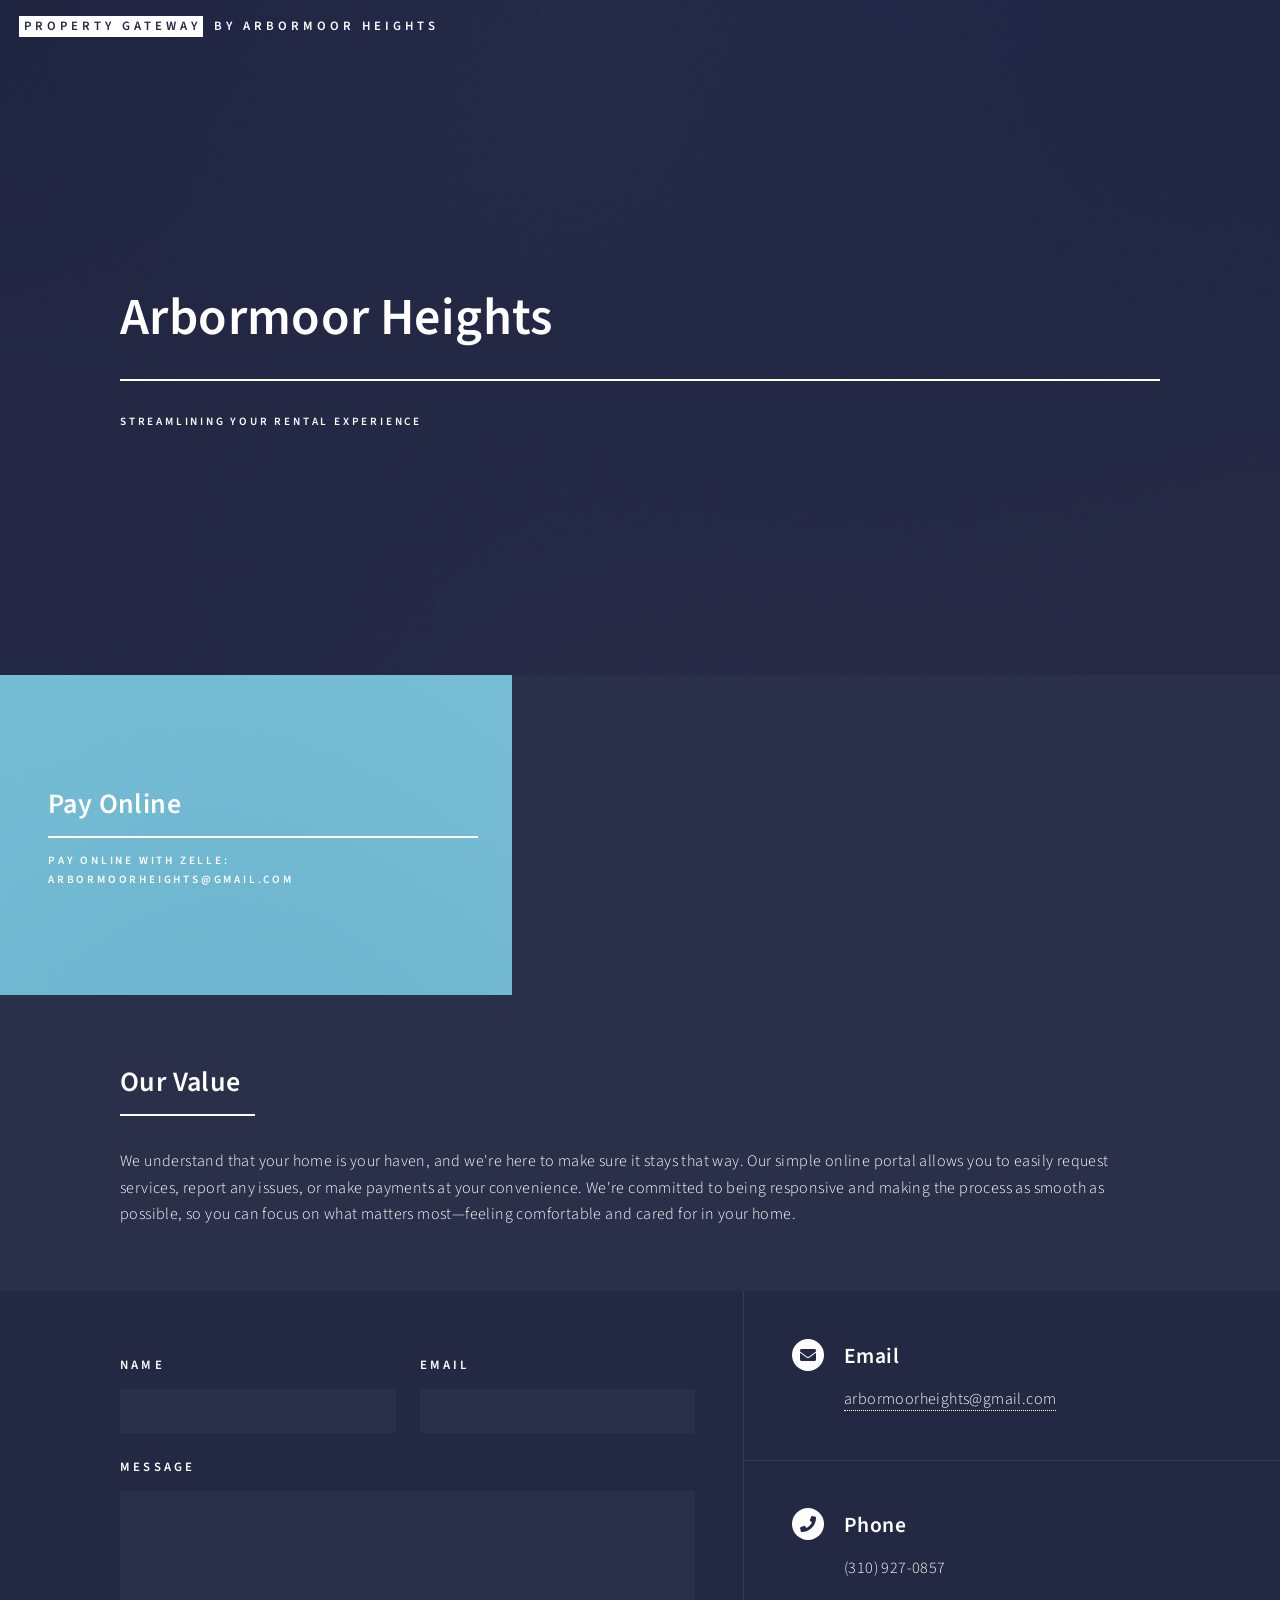
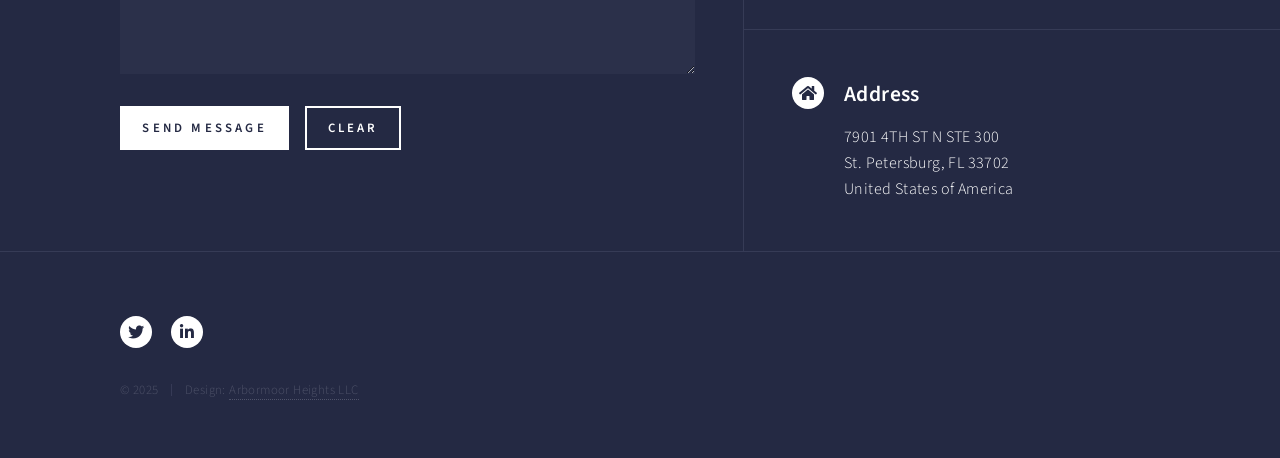
==== index.html @ 028f0895 "Add files via upload" ====
<!DOCTYPE HTML>

<html>
	<head>
		<title>Arbormoor Heights Property Management Website</title>
		<meta charset="utf-8" />
		<meta name="viewport" content="width=device-width, initial-scale=1, user-scalable=no" />
		<link rel="stylesheet" href="assets/css/main.css" />
		<noscript><link rel="stylesheet" href="assets/css/noscript.css" /></noscript>
	</head>
	<body class="is-preload">

		<!-- Wrapper -->
			<div id="wrapper">

				<!-- Header -->
					<header id="header" class="alt">
						<a href="index.html" class="logo"><strong>Property Gateway</strong> <span>by Arbormoor Heights</span></a>
					</header>


				<!-- Banner -->
					<section id="banner" class="major">
						<div class="inner">
							<header class="major">
								<h1>Arbormoor Heights</h1>
							</header>
							<div class="content">
								<p>Streamlining your rental experience<br />
								</p>
							</div>
						</div>
					</section>

				<!-- Main -->
					<div id="main">

						<!-- One -->
							<section id="one" class="tiles">
								<article>
									<span class="image">
										<img src="images/pic01.jpg" alt="" />
									</span>
									<header class="major">
										<h3>Pay Online</h3>
										<p>Pay online with Zelle: arbormoorheights@gmail.com</p>
									</header>
								</article>
							</section>

						<!-- Two -->
							<section id="two">
								<div class="inner">
									<header class="major">
										<h2>Our Value</h2>
									</header>
									<p>We understand that your home is your haven, and we're here to make sure it stays that way. Our simple online portal allows you to easily request services, report any issues, or make payments at your convenience. We're committed to being responsive and making the process as smooth as possible, so you can focus on what matters most—feeling comfortable and cared for in your home.</p>

								</div>
							</section>

					</div>

				<!-- Contact -->
					<section id="contact">
						<div class="inner">
							<section>
								<form method="post" action="#">
									<div class="fields">
										<div class="field half">
											<label for="name">Name</label>
											<input type="text" name="name" id="name" />
										</div>
										<div class="field half">
											<label for="email">Email</label>
											<input type="text" name="email" id="email" />
										</div>
										<div class="field">
											<label for="message">Message</label>
											<textarea name="message" id="message" rows="6"></textarea>
										</div>
									</div>
									<ul class="actions">
										<li><input type="submit" value="Send Message" class="primary" /></li>
										<li><input type="reset" value="Clear" /></li>
									</ul>
								</form>
							</section>
							<section class="split">
								<section>
									<div class="contact-method">
										<span class="icon solid alt fa-envelope"></span>
										<h3>Email</h3>
										<a href="#">arbormoorheights@gmail.com</a>
									</div>
								</section>
								<section>
									<div class="contact-method">
										<span class="icon solid alt fa-phone"></span>
										<h3>Phone</h3>
										<span>(310) 927-0857</span>
									</div>
								</section>
								<section>
									<div class="contact-method">
										<span class="icon solid alt fa-home"></span>
										<h3>Address</h3>
										<span>7901 4TH ST N STE 300<br />
										St. Petersburg, FL 33702<br />
										United States of America</span>
									</div>
								</section>
							</section>
						</div>
					</section>

				<!-- Footer -->
					<footer id="footer">
						<div class="inner">
							<ul class="icons">
								<li><a href="#" class="icon brands alt fa-twitter"><span class="label">Twitter</span></a></li>
								<li><a href="#" class="icon brands alt fa-linkedin-in"><span class="label">LinkedIn</span></a></li>
							</ul>
							<ul class="copyright">
								<li>&copy; 2025</li><li>Design: <a href="https://arbormoorheights.github.io/home/">Arbormoor Heights LLC</a></li>
							</ul>
						</div>
					</footer>

			</div>

		<!-- Scripts -->
			<script src="assets/js/jquery.min.js"></script>
			<script src="assets/js/jquery.scrolly.min.js"></script>
			<script src="assets/js/jquery.scrollex.min.js"></script>
			<script src="assets/js/browser.min.js"></script>
			<script src="assets/js/breakpoints.min.js"></script>
			<script src="assets/js/util.js"></script>
			<script src="assets/js/main.js"></script>

	</body>
</html>
---- assets/css/main.css ----
@import url(fontawesome-all.min.css);
@import url("https://fonts.googleapis.com/css?family=Source+Sans+Pro:300,300italic,600,600italic");

/*
	Forty by HTML5 UP
	html5up.net | @ajlkn
	Free for personal and commercial use under the CCA 3.0 license (html5up.net/license)
*/

html, body, div, span, applet, object,
iframe, h1, h2, h3, h4, h5, h6, p, blockquote,
pre, a, abbr, acronym, address, big, cite,
code, del, dfn, em, img, ins, kbd, q, s, samp,
small, strike, strong, sub, sup, tt, var, b,
u, i, center, dl, dt, dd, ol, ul, li, fieldset,
form, label, legend, table, caption, tbody,
tfoot, thead, tr, th, td, article, aside,
canvas, details, embed, figure, figcaption,
footer, header, hgroup, menu, nav, output, ruby,
section, summary, time, mark, audio, video {
	margin: 0;
	padding: 0;
	border: 0;
	font-size: 100%;
	font: inherit;
	vertical-align: baseline;}

article, aside, details, figcaption, figure,
footer, header, hgroup, menu, nav, section {
	display: block;}

body {
	line-height: 1;
}

ol, ul {
	list-style: none;
}

blockquote, q {
	quotes: none;
}

	blockquote:before, blockquote:after, q:before, q:after {
		content: '';
		content: none;
	}

table {
	border-collapse: collapse;
	border-spacing: 0;
}

body {
	-webkit-text-size-adjust: none;
}

mark {
	background-color: transparent;
	color: inherit;
}

input::-moz-focus-inner {
	border: 0;
	padding: 0;
}

input, select, textarea {
	-moz-appearance: none;
	-webkit-appearance: none;
	-ms-appearance: none;
	appearance: none;
}

/* Basic */

	@-ms-viewport {
		width: device-width;
	}

	body {
		-ms-overflow-style: scrollbar;
	}

	@media screen and (max-width: 480px) {

		html, body {
			min-width: 320px;
		}

	}

	html {
		box-sizing: border-box;
	}

	*, *:before, *:after {
		box-sizing: inherit;
	}

	body {
		background: #242943;
	}

		body.is-preload *, body.is-preload *:before, body.is-preload *:after {
			-moz-animation: none !important;
			-webkit-animation: none !important;
			-ms-animation: none !important;
			animation: none !important;
			-moz-transition: none !important;
			-webkit-transition: none !important;
			-ms-transition: none !important;
			transition: none !important;
		}

/* Type */

	body, input, select, textarea {
		color: #ffffff;
		font-family: "Source Sans Pro", Helvetica, sans-serif;
		font-size: 17pt;
		font-weight: 300;
		letter-spacing: 0.025em;
		line-height: 1.65;
	}

		@media screen and (max-width: 1680px) {

			body, input, select, textarea {
				font-size: 14pt;
			}

		}

		@media screen and (max-width: 1280px) {

			body, input, select, textarea {
				font-size: 12pt;
			}

		}

		@media screen and (max-width: 360px) {

			body, input, select, textarea {
				font-size: 11pt;
			}

		}

	a {
		-moz-transition: color 0.2s ease-in-out, border-bottom-color 0.2s ease-in-out;
		-webkit-transition: color 0.2s ease-in-out, border-bottom-color 0.2s ease-in-out;
		-ms-transition: color 0.2s ease-in-out, border-bottom-color 0.2s ease-in-out;
		transition: color 0.2s ease-in-out, border-bottom-color 0.2s ease-in-out;
		border-bottom: dotted 1px;
		color: inherit;
		text-decoration: none;
	}

		a:hover {
			border-bottom-color: transparent;
			color: #9bf1ff !important;
		}

		a:active {
			color: #53e3fb !important;
		}

	strong, b {
		color: #ffffff;
		font-weight: 600;
	}

	em, i {
		font-style: italic;
	}

	p {
		margin: 0 0 2em 0;
	}

	h1, h2, h3, h4, h5, h6 {
		color: #ffffff;
		font-weight: 600;
		line-height: 1.65;
		margin: 0 0 1em 0;
	}

		h1 a, h2 a, h3 a, h4 a, h5 a, h6 a {
			color: inherit;
			border-bottom: 0;
		}

	h1 {
		font-size: 2.5em;
	}

	h2 {
		font-size: 1.75em;
	}

	h3 {
		font-size: 1.35em;
	}

	h4 {
		font-size: 1.1em;
	}

	h5 {
		font-size: 0.9em;
	}

	h6 {
		font-size: 0.7em;
	}

	@media screen and (max-width: 736px) {

		h1 {
			font-size: 2em;
		}

		h2 {
			font-size: 1.5em;
		}

		h3 {
			font-size: 1.25em;
		}

	}

	sub {
		font-size: 0.8em;
		position: relative;
		top: 0.5em;
	}

	sup {
		font-size: 0.8em;
		position: relative;
		top: -0.5em;
	}

	blockquote {
		border-left: solid 4px rgba(212, 212, 255, 0.1);
		font-style: italic;
		margin: 0 0 2em 0;
		padding: 0.5em 0 0.5em 2em;
	}

	code {
		background: rgba(212, 212, 255, 0.035);
		font-family: "Courier New", monospace;
		font-size: 0.9em;
		margin: 0 0.25em;
		padding: 0.25em 0.65em;
	}

	pre {
		-webkit-overflow-scrolling: touch;
		font-family: "Courier New", monospace;
		font-size: 0.9em;
		margin: 0 0 2em 0;
	}

		pre code {
			display: block;
			line-height: 1.75;
			padding: 1em 1.5em;
			overflow-x: auto;
		}

	hr {
		border: 0;
		border-bottom: solid 1px rgba(212, 212, 255, 0.1);
		margin: 2em 0;
	}

		hr.major {
			margin: 3em 0;
		}

	.align-left {
		text-align: left;
	}

	.align-center {
		text-align: center;
	}

	.align-right {
		text-align: right;
	}

/* Row */

	.row {
		display: flex;
		flex-wrap: wrap;
		box-sizing: border-box;
		align-items: stretch;
	}

		.row > * {
			box-sizing: border-box;
		}

		.row.gtr-uniform > * > :last-child {
			margin-bottom: 0;
		}

		.row.aln-left {
			justify-content: flex-start;
		}

		.row.aln-center {
			justify-content: center;
		}

		.row.aln-right {
			justify-content: flex-end;
		}

		.row.aln-top {
			align-items: flex-start;
		}

		.row.aln-middle {
			align-items: center;
		}

		.row.aln-bottom {
			align-items: flex-end;
		}

		.row > .imp {
			order: -1;
		}

		.row > .col-1 {
			width: 8.33333%;
		}

		.row > .off-1 {
			margin-left: 8.33333%;
		}

		.row > .col-2 {
			width: 16.66667%;
		}

		.row > .off-2 {
			margin-left: 16.66667%;
		}

		.row > .col-3 {
			width: 25%;
		}

		.row > .off-3 {
			margin-left: 25%;
		}

		.row > .col-4 {
			width: 33.33333%;
		}

		.row > .off-4 {
			margin-left: 33.33333%;
		}

		.row > .col-5 {
			width: 41.66667%;
		}

		.row > .off-5 {
			margin-left: 41.66667%;
		}

		.row > .col-6 {
			width: 50%;
		}

		.row > .off-6 {
			margin-left: 50%;
		}

		.row > .col-7 {
			width: 58.33333%;
		}

		.row > .off-7 {
			margin-left: 58.33333%;
		}

		.row > .col-8 {
			width: 66.66667%;
		}

		.row > .off-8 {
			margin-left: 66.66667%;
		}

		.row > .col-9 {
			width: 75%;
		}

		.row > .off-9 {
			margin-left: 75%;
		}

		.row > .col-10 {
			width: 83.33333%;
		}

		.row > .off-10 {
			margin-left: 83.33333%;
		}

		.row > .col-11 {
			width: 91.66667%;
		}

		.row > .off-11 {
			margin-left: 91.66667%;
		}

		.row > .col-12 {
			width: 100%;
		}

		.row > .off-12 {
			margin-left: 100%;
		}

		.row.gtr-0 {
			margin-top: 0;
			margin-left: 0em;
		}

			.row.gtr-0 > * {
				padding: 0 0 0 0em;
			}

			.row.gtr-0.gtr-uniform {
				margin-top: 0em;
			}

				.row.gtr-0.gtr-uniform > * {
					padding-top: 0em;
				}

		.row.gtr-25 {
			margin-top: 0;
			margin-left: -0.5em;
		}

			.row.gtr-25 > * {
				padding: 0 0 0 0.5em;
			}

			.row.gtr-25.gtr-uniform {
				margin-top: -0.5em;
			}

				.row.gtr-25.gtr-uniform > * {
					padding-top: 0.5em;
				}

		.row.gtr-50 {
			margin-top: 0;
			margin-left: -1em;
		}

			.row.gtr-50 > * {
				padding: 0 0 0 1em;
			}

			.row.gtr-50.gtr-uniform {
				margin-top: -1em;
			}

				.row.gtr-50.gtr-uniform > * {
					padding-top: 1em;
				}

		.row {
			margin-top: 0;
			margin-left: -2em;
		}

			.row > * {
				padding: 0 0 0 2em;
			}

			.row.gtr-uniform {
				margin-top: -2em;
			}

				.row.gtr-uniform > * {
					padding-top: 2em;
				}

		.row.gtr-150 {
			margin-top: 0;
			margin-left: -3em;
		}

			.row.gtr-150 > * {
				padding: 0 0 0 3em;
			}

			.row.gtr-150.gtr-uniform {
				margin-top: -3em;
			}

				.row.gtr-150.gtr-uniform > * {
					padding-top: 3em;
				}

		.row.gtr-200 {
			margin-top: 0;
			margin-left: -4em;
		}

			.row.gtr-200 > * {
				padding: 0 0 0 4em;
			}

			.row.gtr-200.gtr-uniform {
				margin-top: -4em;
			}

				.row.gtr-200.gtr-uniform > * {
					padding-top: 4em;
				}

		@media screen and (max-width: 1680px) {

			.row {
				display: flex;
				flex-wrap: wrap;
				box-sizing: border-box;
				align-items: stretch;
			}

				.row > * {
					box-sizing: border-box;
				}

				.row.gtr-uniform > * > :last-child {
					margin-bottom: 0;
				}

				.row.aln-left {
					justify-content: flex-start;
				}

				.row.aln-center {
					justify-content: center;
				}

				.row.aln-right {
					justify-content: flex-end;
				}

				.row.aln-top {
					align-items: flex-start;
				}

				.row.aln-middle {
					align-items: center;
				}

				.row.aln-bottom {
					align-items: flex-end;
				}

				.row > .imp-xlarge {
					order: -1;
				}

				.row > .col-1-xlarge {
					width: 8.33333%;
				}

				.row > .off-1-xlarge {
					margin-left: 8.33333%;
				}

				.row > .col-2-xlarge {
					width: 16.66667%;
				}

				.row > .off-2-xlarge {
					margin-left: 16.66667%;
				}

				.row > .col-3-xlarge {
					width: 25%;
				}

				.row > .off-3-xlarge {
					margin-left: 25%;
				}

				.row > .col-4-xlarge {
					width: 33.33333%;
				}

				.row > .off-4-xlarge {
					margin-left: 33.33333%;
				}

				.row > .col-5-xlarge {
					width: 41.66667%;
				}

				.row > .off-5-xlarge {
					margin-left: 41.66667%;
				}

				.row > .col-6-xlarge {
					width: 50%;
				}

				.row > .off-6-xlarge {
					margin-left: 50%;
				}

				.row > .col-7-xlarge {
					width: 58.33333%;
				}

				.row > .off-7-xlarge {
					margin-left: 58.33333%;
				}

				.row > .col-8-xlarge {
					width: 66.66667%;
				}

				.row > .off-8-xlarge {
					margin-left: 66.66667%;
				}

				.row > .col-9-xlarge {
					width: 75%;
				}

				.row > .off-9-xlarge {
					margin-left: 75%;
				}

				.row > .col-10-xlarge {
					width: 83.33333%;
				}

				.row > .off-10-xlarge {
					margin-left: 83.33333%;
				}

				.row > .col-11-xlarge {
					width: 91.66667%;
				}

				.row > .off-11-xlarge {
					margin-left: 91.66667%;
				}

				.row > .col-12-xlarge {
					width: 100%;
				}

				.row > .off-12-xlarge {
					margin-left: 100%;
				}

				.row.gtr-0 {
					margin-top: 0;
					margin-left: 0em;
				}

					.row.gtr-0 > * {
						padding: 0 0 0 0em;
					}

					.row.gtr-0.gtr-uniform {
						margin-top: 0em;
					}

						.row.gtr-0.gtr-uniform > * {
							padding-top: 0em;
						}

				.row.gtr-25 {
					margin-top: 0;
					margin-left: -0.5em;
				}

					.row.gtr-25 > * {
						padding: 0 0 0 0.5em;
					}

					.row.gtr-25.gtr-uniform {
						margin-top: -0.5em;
					}

						.row.gtr-25.gtr-uniform > * {
							padding-top: 0.5em;
						}

				.row.gtr-50 {
					margin-top: 0;
					margin-left: -1em;
				}

					.row.gtr-50 > * {
						padding: 0 0 0 1em;
					}

					.row.gtr-50.gtr-uniform {
						margin-top: -1em;
					}

						.row.gtr-50.gtr-uniform > * {
							padding-top: 1em;
						}

				.row {
					margin-top: 0;
					margin-left: -2em;
				}

					.row > * {
						padding: 0 0 0 2em;
					}

					.row.gtr-uniform {
						margin-top: -2em;
					}

						.row.gtr-uniform > * {
							padding-top: 2em;
						}

				.row.gtr-150 {
					margin-top: 0;
					margin-left: -3em;
				}

					.row.gtr-150 > * {
						padding: 0 0 0 3em;
					}

					.row.gtr-150.gtr-uniform {
						margin-top: -3em;
					}

						.row.gtr-150.gtr-uniform > * {
							padding-top: 3em;
						}

				.row.gtr-200 {
					margin-top: 0;
					margin-left: -4em;
				}

					.row.gtr-200 > * {
						padding: 0 0 0 4em;
					}

					.row.gtr-200.gtr-uniform {
						margin-top: -4em;
					}

						.row.gtr-200.gtr-uniform > * {
							padding-top: 4em;
						}

		}

		@media screen and (max-width: 1280px) {

			.row {
				display: flex;
				flex-wrap: wrap;
				box-sizing: border-box;
				align-items: stretch;
			}

				.row > * {
					box-sizing: border-box;
				}

				.row.gtr-uniform > * > :last-child {
					margin-bottom: 0;
				}

				.row.aln-left {
					justify-content: flex-start;
				}

				.row.aln-center {
					justify-content: center;
				}

				.row.aln-right {
					justify-content: flex-end;
				}

				.row.aln-top {
					align-items: flex-start;
				}

				.row.aln-middle {
					align-items: center;
				}

				.row.aln-bottom {
					align-items: flex-end;
				}

				.row > .imp-large {
					order: -1;
				}

				.row > .col-1-large {
					width: 8.33333%;
				}

				.row > .off-1-large {
					margin-left: 8.33333%;
				}

				.row > .col-2-large {
					width: 16.66667%;
				}

				.row > .off-2-large {
					margin-left: 16.66667%;
				}

				.row > .col-3-large {
					width: 25%;
				}

				.row > .off-3-large {
					margin-left: 25%;
				}

				.row > .col-4-large {
					width: 33.33333%;
				}

				.row > .off-4-large {
					margin-left: 33.33333%;
				}

				.row > .col-5-large {
					width: 41.66667%;
				}

				.row > .off-5-large {
					margin-left: 41.66667%;
				}

				.row > .col-6-large {
					width: 50%;
				}

				.row > .off-6-large {
					margin-left: 50%;
				}

				.row > .col-7-large {
					width: 58.33333%;
				}

				.row > .off-7-large {
					margin-left: 58.33333%;
				}

				.row > .col-8-large {
					width: 66.66667%;
				}

				.row > .off-8-large {
					margin-left: 66.66667%;
				}

				.row > .col-9-large {
					width: 75%;
				}

				.row > .off-9-large {
					margin-left: 75%;
				}

				.row > .col-10-large {
					width: 83.33333%;
				}

				.row > .off-10-large {
					margin-left: 83.33333%;
				}

				.row > .col-11-large {
					width: 91.66667%;
				}

				.row > .off-11-large {
					margin-left: 91.66667%;
				}

				.row > .col-12-large {
					width: 100%;
				}

				.row > .off-12-large {
					margin-left: 100%;
				}

				.row.gtr-0 {
					margin-top: 0;
					margin-left: 0em;
				}

					.row.gtr-0 > * {
						padding: 0 0 0 0em;
					}

					.row.gtr-0.gtr-uniform {
						margin-top: 0em;
					}

						.row.gtr-0.gtr-uniform > * {
							padding-top: 0em;
						}

				.row.gtr-25 {
					margin-top: 0;
					margin-left: -0.375em;
				}

					.row.gtr-25 > * {
						padding: 0 0 0 0.375em;
					}

					.row.gtr-25.gtr-uniform {
						margin-top: -0.375em;
					}

						.row.gtr-25.gtr-uniform > * {
							padding-top: 0.375em;
						}

				.row.gtr-50 {
					margin-top: 0;
					margin-left: -0.75em;
				}

					.row.gtr-50 > * {
						padding: 0 0 0 0.75em;
					}

					.row.gtr-50.gtr-uniform {
						margin-top: -0.75em;
					}

						.row.gtr-50.gtr-uniform > * {
							padding-top: 0.75em;
						}

				.row {
					margin-top: 0;
					margin-left: -1.5em;
				}

					.row > * {
						padding: 0 0 0 1.5em;
					}

					.row.gtr-uniform {
						margin-top: -1.5em;
					}

						.row.gtr-uniform > * {
							padding-top: 1.5em;
						}

				.row.gtr-150 {
					margin-top: 0;
					margin-left: -2.25em;
				}

					.row.gtr-150 > * {
						padding: 0 0 0 2.25em;
					}

					.row.gtr-150.gtr-uniform {
						margin-top: -2.25em;
					}

						.row.gtr-150.gtr-uniform > * {
							padding-top: 2.25em;
						}

				.row.gtr-200 {
					margin-top: 0;
					margin-left: -3em;
				}

					.row.gtr-200 > * {
						padding: 0 0 0 3em;
					}

					.row.gtr-200.gtr-uniform {
						margin-top: -3em;
					}

						.row.gtr-200.gtr-uniform > * {
							padding-top: 3em;
						}

		}

		@media screen and (max-width: 980px) {

			.row {
				display: flex;
				flex-wrap: wrap;
				box-sizing: border-box;
				align-items: stretch;
			}

				.row > * {
					box-sizing: border-box;
				}

				.row.gtr-uniform > * > :last-child {
					margin-bottom: 0;
				}

				.row.aln-left {
					justify-content: flex-start;
				}

				.row.aln-center {
					justify-content: center;
				}

				.row.aln-right {
					justify-content: flex-end;
				}

				.row.aln-top {
					align-items: flex-start;
				}

				.row.aln-middle {
					align-items: center;
				}

				.row.aln-bottom {
					align-items: flex-end;
				}

				.row > .imp-medium {
					order: -1;
				}

				.row > .col-1-medium {
					width: 8.33333%;
				}

				.row > .off-1-medium {
					margin-left: 8.33333%;
				}

				.row > .col-2-medium {
					width: 16.66667%;
				}

				.row > .off-2-medium {
					margin-left: 16.66667%;
				}

				.row > .col-3-medium {
					width: 25%;
				}

				.row > .off-3-medium {
					margin-left: 25%;
				}

				.row > .col-4-medium {
					width: 33.33333%;
				}

				.row > .off-4-medium {
					margin-left: 33.33333%;
				}

				.row > .col-5-medium {
					width: 41.66667%;
				}

				.row > .off-5-medium {
					margin-left: 41.66667%;
				}

				.row > .col-6-medium {
					width: 50%;
				}

				.row > .off-6-medium {
					margin-left: 50%;
				}

				.row > .col-7-medium {
					width: 58.33333%;
				}

				.row > .off-7-medium {
					margin-left: 58.33333%;
				}

				.row > .col-8-medium {
					width: 66.66667%;
				}

				.row > .off-8-medium {
					margin-left: 66.66667%;
				}

				.row > .col-9-medium {
					width: 75%;
				}

				.row > .off-9-medium {
					margin-left: 75%;
				}

				.row > .col-10-medium {
					width: 83.33333%;
				}

				.row > .off-10-medium {
					margin-left: 83.33333%;
				}

				.row > .col-11-medium {
					width: 91.66667%;
				}

				.row > .off-11-medium {
					margin-left: 91.66667%;
				}

				.row > .col-12-medium {
					width: 100%;
				}

				.row > .off-12-medium {
					margin-left: 100%;
				}

				.row.gtr-0 {
					margin-top: 0;
					margin-left: 0em;
				}

					.row.gtr-0 > * {
						padding: 0 0 0 0em;
					}

					.row.gtr-0.gtr-uniform {
						margin-top: 0em;
					}

						.row.gtr-0.gtr-uniform > * {
							padding-top: 0em;
						}

				.row.gtr-25 {
					margin-top: 0;
					margin-left: -0.375em;
				}

					.row.gtr-25 > * {
						padding: 0 0 0 0.375em;
					}

					.row.gtr-25.gtr-uniform {
						margin-top: -0.375em;
					}

						.row.gtr-25.gtr-uniform > * {
							padding-top: 0.375em;
						}

				.row.gtr-50 {
					margin-top: 0;
					margin-left: -0.75em;
				}

					.row.gtr-50 > * {
						padding: 0 0 0 0.75em;
					}

					.row.gtr-50.gtr-uniform {
						margin-top: -0.75em;
					}

						.row.gtr-50.gtr-uniform > * {
							padding-top: 0.75em;
						}

				.row {
					margin-top: 0;
					margin-left: -1.5em;
				}

					.row > * {
						padding: 0 0 0 1.5em;
					}

					.row.gtr-uniform {
						margin-top: -1.5em;
					}

						.row.gtr-uniform > * {
							padding-top: 1.5em;
						}

				.row.gtr-150 {
					margin-top: 0;
					margin-left: -2.25em;
				}

					.row.gtr-150 > * {
						padding: 0 0 0 2.25em;
					}

					.row.gtr-150.gtr-uniform {
						margin-top: -2.25em;
					}

						.row.gtr-150.gtr-uniform > * {
							padding-top: 2.25em;
						}

				.row.gtr-200 {
					margin-top: 0;
					margin-left: -3em;
				}

					.row.gtr-200 > * {
						padding: 0 0 0 3em;
					}

					.row.gtr-200.gtr-uniform {
						margin-top: -3em;
					}

						.row.gtr-200.gtr-uniform > * {
							padding-top: 3em;
						}

		}

		@media screen and (max-width: 736px) {

			.row {
				display: flex;
				flex-wrap: wrap;
				box-sizing: border-box;
				align-items: stretch;
			}

				.row > * {
					box-sizing: border-box;
				}

				.row.gtr-uniform > * > :last-child {
					margin-bottom: 0;
				}

				.row.aln-left {
					justify-content: flex-start;
				}

				.row.aln-center {
					justify-content: center;
				}

				.row.aln-right {
					justify-content: flex-end;
				}

				.row.aln-top {
					align-items: flex-start;
				}

				.row.aln-middle {
					align-items: center;
				}

				.row.aln-bottom {
					align-items: flex-end;
				}

				.row > .imp-small {
					order: -1;
				}

				.row > .col-1-small {
					width: 8.33333%;
				}

				.row > .off-1-small {
					margin-left: 8.33333%;
				}

				.row > .col-2-small {
					width: 16.66667%;
				}

				.row > .off-2-small {
					margin-left: 16.66667%;
				}

				.row > .col-3-small {
					width: 25%;
				}

				.row > .off-3-small {
					margin-left: 25%;
				}

				.row > .col-4-small {
					width: 33.33333%;
				}

				.row > .off-4-small {
					margin-left: 33.33333%;
				}

				.row > .col-5-small {
					width: 41.66667%;
				}

				.row > .off-5-small {
					margin-left: 41.66667%;
				}

				.row > .col-6-small {
					width: 50%;
				}

				.row > .off-6-small {
					margin-left: 50%;
				}

				.row > .col-7-small {
					width: 58.33333%;
				}

				.row > .off-7-small {
					margin-left: 58.33333%;
				}

				.row > .col-8-small {
					width: 66.66667%;
				}

				.row > .off-8-small {
					margin-left: 66.66667%;
				}

				.row > .col-9-small {
					width: 75%;
				}

				.row > .off-9-small {
					margin-left: 75%;
				}

				.row > .col-10-small {
					width: 83.33333%;
				}

				.row > .off-10-small {
					margin-left: 83.33333%;
				}

				.row > .col-11-small {
					width: 91.66667%;
				}

				.row > .off-11-small {
					margin-left: 91.66667%;
				}

				.row > .col-12-small {
					width: 100%;
				}

				.row > .off-12-small {
					margin-left: 100%;
				}

				.row.gtr-0 {
					margin-top: 0;
					margin-left: 0em;
				}

					.row.gtr-0 > * {
						padding: 0 0 0 0em;
					}

					.row.gtr-0.gtr-uniform {
						margin-top: 0em;
					}

						.row.gtr-0.gtr-uniform > * {
							padding-top: 0em;
						}

				.row.gtr-25 {
					margin-top: 0;
					margin-left: -0.3125em;
				}

					.row.gtr-25 > * {
						padding: 0 0 0 0.3125em;
					}

					.row.gtr-25.gtr-uniform {
						margin-top: -0.3125em;
					}

						.row.gtr-25.gtr-uniform > * {
							padding-top: 0.3125em;
						}

				.row.gtr-50 {
					margin-top: 0;
					margin-left: -0.625em;
				}

					.row.gtr-50 > * {
						padding: 0 0 0 0.625em;
					}

					.row.gtr-50.gtr-uniform {
						margin-top: -0.625em;
					}

						.row.gtr-50.gtr-uniform > * {
							padding-top: 0.625em;
						}

				.row {
					margin-top: 0;
					margin-left: -1.25em;
				}

					.row > * {
						padding: 0 0 0 1.25em;
					}

					.row.gtr-uniform {
						margin-top: -1.25em;
					}

						.row.gtr-uniform > * {
							padding-top: 1.25em;
						}

				.row.gtr-150 {
					margin-top: 0;
					margin-left: -1.875em;
				}

					.row.gtr-150 > * {
						padding: 0 0 0 1.875em;
					}

					.row.gtr-150.gtr-uniform {
						margin-top: -1.875em;
					}

						.row.gtr-150.gtr-uniform > * {
							padding-top: 1.875em;
						}

				.row.gtr-200 {
					margin-top: 0;
					margin-left: -2.5em;
				}

					.row.gtr-200 > * {
						padding: 0 0 0 2.5em;
					}

					.row.gtr-200.gtr-uniform {
						margin-top: -2.5em;
					}

						.row.gtr-200.gtr-uniform > * {
							padding-top: 2.5em;
						}

		}

		@media screen and (max-width: 480px) {

			.row {
				display: flex;
				flex-wrap: wrap;
				box-sizing: border-box;
				align-items: stretch;
			}

				.row > * {
					box-sizing: border-box;
				}

				.row.gtr-uniform > * > :last-child {
					margin-bottom: 0;
				}

				.row.aln-left {
					justify-content: flex-start;
				}

				.row.aln-center {
					justify-content: center;
				}

				.row.aln-right {
					justify-content: flex-end;
				}

				.row.aln-top {
					align-items: flex-start;
				}

				.row.aln-middle {
					align-items: center;
				}

				.row.aln-bottom {
					align-items: flex-end;
				}

				.row > .imp-xsmall {
					order: -1;
				}

				.row > .col-1-xsmall {
					width: 8.33333%;
				}

				.row > .off-1-xsmall {
					margin-left: 8.33333%;
				}

				.row > .col-2-xsmall {
					width: 16.66667%;
				}

				.row > .off-2-xsmall {
					margin-left: 16.66667%;
				}

				.row > .col-3-xsmall {
					width: 25%;
				}

				.row > .off-3-xsmall {
					margin-left: 25%;
				}

				.row > .col-4-xsmall {
					width: 33.33333%;
				}

				.row > .off-4-xsmall {
					margin-left: 33.33333%;
				}

				.row > .col-5-xsmall {
					width: 41.66667%;
				}

				.row > .off-5-xsmall {
					margin-left: 41.66667%;
				}

				.row > .col-6-xsmall {
					width: 50%;
				}

				.row > .off-6-xsmall {
					margin-left: 50%;
				}

				.row > .col-7-xsmall {
					width: 58.33333%;
				}

				.row > .off-7-xsmall {
					margin-left: 58.33333%;
				}

				.row > .col-8-xsmall {
					width: 66.66667%;
				}

				.row > .off-8-xsmall {
					margin-left: 66.66667%;
				}

				.row > .col-9-xsmall {
					width: 75%;
				}

				.row > .off-9-xsmall {
					margin-left: 75%;
				}

				.row > .col-10-xsmall {
					width: 83.33333%;
				}

				.row > .off-10-xsmall {
					margin-left: 83.33333%;
				}

				.row > .col-11-xsmall {
					width: 91.66667%;
				}

				.row > .off-11-xsmall {
					margin-left: 91.66667%;
				}

				.row > .col-12-xsmall {
					width: 100%;
				}

				.row > .off-12-xsmall {
					margin-left: 100%;
				}

				.row.gtr-0 {
					margin-top: 0;
					margin-left: 0em;
				}

					.row.gtr-0 > * {
						padding: 0 0 0 0em;
					}

					.row.gtr-0.gtr-uniform {
						margin-top: 0em;
					}

						.row.gtr-0.gtr-uniform > * {
							padding-top: 0em;
						}

				.row.gtr-25 {
					margin-top: 0;
					margin-left: -0.3125em;
				}

					.row.gtr-25 > * {
						padding: 0 0 0 0.3125em;
					}

					.row.gtr-25.gtr-uniform {
						margin-top: -0.3125em;
					}

						.row.gtr-25.gtr-uniform > * {
							padding-top: 0.3125em;
						}

				.row.gtr-50 {
					margin-top: 0;
					margin-left: -0.625em;
				}

					.row.gtr-50 > * {
						padding: 0 0 0 0.625em;
					}

					.row.gtr-50.gtr-uniform {
						margin-top: -0.625em;
					}

						.row.gtr-50.gtr-uniform > * {
							padding-top: 0.625em;
						}

				.row {
					margin-top: 0;
					margin-left: -1.25em;
				}

					.row > * {
						padding: 0 0 0 1.25em;
					}

					.row.gtr-uniform {
						margin-top: -1.25em;
					}

						.row.gtr-uniform > * {
							padding-top: 1.25em;
						}

				.row.gtr-150 {
					margin-top: 0;
					margin-left: -1.875em;
				}

					.row.gtr-150 > * {
						padding: 0 0 0 1.875em;
					}

					.row.gtr-150.gtr-uniform {
						margin-top: -1.875em;
					}

						.row.gtr-150.gtr-uniform > * {
							padding-top: 1.875em;
						}

				.row.gtr-200 {
					margin-top: 0;
					margin-left: -2.5em;
				}

					.row.gtr-200 > * {
						padding: 0 0 0 2.5em;
					}

					.row.gtr-200.gtr-uniform {
						margin-top: -2.5em;
					}

						.row.gtr-200.gtr-uniform > * {
							padding-top: 2.5em;
						}

		}

/* Section/Article */

	section.special, article.special {
		text-align: center;
	}

	header.major {
		width: -moz-max-content;
		width: -webkit-max-content;
		width: -ms-max-content;
		width: max-content;
		margin-bottom: 2em;
	}

		header.major > :first-child {
			margin-bottom: 0;
			width: calc(100% + 0.5em);
		}

			header.major > :first-child:after {
				content: '';
				background-color: #ffffff;
				display: block;
				height: 2px;
				margin: 0.325em 0 0.5em 0;
				width: 100%;
			}

		header.major > p {
			font-size: 0.7em;
			font-weight: 600;
			letter-spacing: 0.25em;
			margin-bottom: 0;
			text-transform: uppercase;
		}

		body.is-ie header.major > :first-child:after {
			max-width: 9em;
		}

		body.is-ie header.major > h1:after {
			max-width: 100% !important;
		}

	@media screen and (max-width: 736px) {

		header.major > p br {
			display: none;
		}

	}

/* Form */

	form {
		margin: 0 0 2em 0;
	}

		form > :last-child {
			margin-bottom: 0;
		}

		form > .fields {
			display: -moz-flex;
			display: -webkit-flex;
			display: -ms-flex;
			display: flex;
			-moz-flex-wrap: wrap;
			-webkit-flex-wrap: wrap;
			-ms-flex-wrap: wrap;
			flex-wrap: wrap;
			width: calc(100% + 3em);
			margin: -1.5em 0 2em -1.5em;
		}

			form > .fields > .field {
				-moz-flex-grow: 0;
				-webkit-flex-grow: 0;
				-ms-flex-grow: 0;
				flex-grow: 0;
				-moz-flex-shrink: 0;
				-webkit-flex-shrink: 0;
				-ms-flex-shrink: 0;
				flex-shrink: 0;
				padding: 1.5em 0 0 1.5em;
				width: calc(100% - 1.5em);
			}

				form > .fields > .field.half {
					width: calc(50% - 0.75em);
				}

				form > .fields > .field.third {
					width: calc(100%/3 - 0.5em);
				}

				form > .fields > .field.quarter {
					width: calc(25% - 0.375em);
				}

		@media screen and (max-width: 480px) {

			form > .fields {
				width: calc(100% + 3em);
				margin: -1.5em 0 2em -1.5em;
			}

				form > .fields > .field {
					padding: 1.5em 0 0 1.5em;
					width: calc(100% - 1.5em);
				}

					form > .fields > .field.half {
						width: calc(100% - 1.5em);
					}

					form > .fields > .field.third {
						width: calc(100% - 1.5em);
					}

					form > .fields > .field.quarter {
						width: calc(100% - 1.5em);
					}

		}

	label {
		color: #ffffff;
		display: block;
		font-size: 0.8em;
		font-weight: 600;
		letter-spacing: 0.25em;
		margin: 0 0 1em 0;
		text-transform: uppercase;
	}

	input[type="text"],
	input[type="password"],
	input[type="email"],
	input[type="tel"],
	input[type="search"],
	input[type="url"],
	select,
	textarea {
		-moz-appearance: none;
		-webkit-appearance: none;
		-ms-appearance: none;
		appearance: none;
		background: rgba(212, 212, 255, 0.035);
		border: none;
		border-radius: 0;
		color: inherit;
		display: block;
		outline: 0;
		padding: 0 1em;
		text-decoration: none;
		width: 100%;
	}

		input[type="text"]:invalid,
		input[type="password"]:invalid,
		input[type="email"]:invalid,
		input[type="tel"]:invalid,
		input[type="search"]:invalid,
		input[type="url"]:invalid,
		select:invalid,
		textarea:invalid {
			box-shadow: none;
		}

		input[type="text"]:focus,
		input[type="password"]:focus,
		input[type="email"]:focus,
		input[type="tel"]:focus,
		input[type="search"]:focus,
		input[type="url"]:focus,
		select:focus,
		textarea:focus {
			border-color: #9bf1ff;
			box-shadow: 0 0 0 2px #9bf1ff;
		}

	select {
		background-image: url("data:image/svg+xml;charset=utf8,%3Csvg xmlns='http://www.w3.org/2000/svg' width='40' height='40' preserveAspectRatio='none' viewBox='0 0 40 40'%3E%3Cpath d='M9.4,12.3l10.4,10.4l10.4-10.4c0.2-0.2,0.5-0.4,0.9-0.4c0.3,0,0.6,0.1,0.9,0.4l3.3,3.3c0.2,0.2,0.4,0.5,0.4,0.9 c0,0.4-0.1,0.6-0.4,0.9L20.7,31.9c-0.2,0.2-0.5,0.4-0.9,0.4c-0.3,0-0.6-0.1-0.9-0.4L4.3,17.3c-0.2-0.2-0.4-0.5-0.4-0.9 c0-0.4,0.1-0.6,0.4-0.9l3.3-3.3c0.2-0.2,0.5-0.4,0.9-0.4S9.1,12.1,9.4,12.3z' fill='rgba(212, 212, 255, 0.1)' /%3E%3C/svg%3E");
		background-size: 1.25rem;
		background-repeat: no-repeat;
		background-position: calc(100% - 1rem) center;
		height: 2.75em;
		padding-right: 2.75em;
		text-overflow: ellipsis;
	}

		select option {
			color: #ffffff;
			background: #242943;
		}

		select:focus::-ms-value {
			background-color: transparent;
		}

		select::-ms-expand {
			display: none;
		}

	input[type="text"],
	input[type="password"],
	input[type="email"],
	input[type="tel"],
	input[type="search"],
	input[type="url"],
	select {
		height: 2.75em;
	}

	textarea {
		padding: 0.75em 1em;
	}

	input[type="checkbox"],
	input[type="radio"] {
		-moz-appearance: none;
		-webkit-appearance: none;
		-ms-appearance: none;
		appearance: none;
		display: block;
		float: left;
		margin-right: -2em;
		opacity: 0;
		width: 1em;
		z-index: -1;
	}

		input[type="checkbox"] + label,
		input[type="radio"] + label {
			text-decoration: none;
			color: #ffffff;
			cursor: pointer;
			display: inline-block;
			font-weight: 300;
			padding-left: 2.65em;
			padding-right: 0.75em;
			position: relative;
		}

			input[type="checkbox"] + label:before,
			input[type="radio"] + label:before {
				-moz-osx-font-smoothing: grayscale;
				-webkit-font-smoothing: antialiased;
				display: inline-block;
				font-style: normal;
				font-variant: normal;
				text-rendering: auto;
				line-height: 1;
				text-transform: none !important;
				font-family: 'Font Awesome 5 Free';
				font-weight: 900;
			}

			input[type="checkbox"] + label:before,
			input[type="radio"] + label:before {
				background: rgba(212, 212, 255, 0.035);
				content: '';
				display: inline-block;
				font-size: 0.8em;
				height: 2.0625em;
				left: 0;
				letter-spacing: 0;
				line-height: 2.0625em;
				position: absolute;
				text-align: center;
				top: 0;
				width: 2.0625em;
			}

		input[type="checkbox"]:checked + label:before,
		input[type="radio"]:checked + label:before {
			background: #ffffff;
			border-color: #9bf1ff;
			content: '\f00c';
			color: #242943;
		}

		input[type="checkbox"]:focus + label:before,
		input[type="radio"]:focus + label:before {
			box-shadow: 0 0 0 2px #9bf1ff;
		}

	input[type="radio"] + label:before {
		border-radius: 100%;
	}

	::-webkit-input-placeholder {
		color: rgba(244, 244, 255, 0.2) !important;
		opacity: 1.0;
	}

	:-moz-placeholder {
		color: rgba(244, 244, 255, 0.2) !important;
		opacity: 1.0;
	}

	::-moz-placeholder {
		color: rgba(244, 244, 255, 0.2) !important;
		opacity: 1.0;
	}

	:-ms-input-placeholder {
		color: rgba(244, 244, 255, 0.2) !important;
		opacity: 1.0;
	}

/* Box */

	.box {
		border: solid 1px rgba(212, 212, 255, 0.1);
		margin-bottom: 2em;
		padding: 1.5em;
	}

		.box > :last-child,
		.box > :last-child > :last-child,
		.box > :last-child > :last-child > :last-child {
			margin-bottom: 0;
		}

		.box.alt {
			border: 0;
			border-radius: 0;
			padding: 0;
		}

/* Icon */

	.icon {
		text-decoration: none;
		border-bottom: none;
		position: relative;
	}

		.icon:before {
			-moz-osx-font-smoothing: grayscale;
			-webkit-font-smoothing: antialiased;
			display: inline-block;
			font-style: normal;
			font-variant: normal;
			text-rendering: auto;
			line-height: 1;
			text-transform: none !important;
			font-family: 'Font Awesome 5 Free';
			font-weight: 400;
		}

		.icon > .label {
			display: none;
		}

		.icon:before {
			line-height: inherit;
		}

		.icon.solid:before {
			font-weight: 900;
		}

		.icon.brands:before {
			font-family: 'Font Awesome 5 Brands';
		}

		.icon.alt:before {
			background-color: #ffffff;
			border-radius: 100%;
			color: #242943;
			display: inline-block;
			height: 2em;
			line-height: 2em;
			text-align: center;
			width: 2em;
		}

	a.icon.alt:before {
		-moz-transition: background-color 0.2s ease-in-out;
		-webkit-transition: background-color 0.2s ease-in-out;
		-ms-transition: background-color 0.2s ease-in-out;
		transition: background-color 0.2s ease-in-out;
	}

	a.icon.alt:hover:before {
		background-color: #6fc3df;
	}

	a.icon.alt:active:before {
		background-color: #37a6cb;
	}

/* Image */

	.image {
		border: 0;
		display: inline-block;
		position: relative;
	}

		.image img {
			display: block;
		}

		.image.left, .image.right {
			max-width: 30%;
		}

			.image.left img, .image.right img {
				width: 100%;
			}

		.image.left {
			float: left;
			margin: 0 1.5em 1.25em 0;
			top: 0.25em;
		}

		.image.right {
			float: right;
			margin: 0 0 1.25em 1.5em;
			top: 0.25em;
		}

		.image.fit {
			display: block;
			margin: 0 0 2em 0;
			width: 100%;
		}

			.image.fit img {
				width: 100%;
			}

		.image.main {
			display: block;
			margin: 2.5em 0;
			width: 100%;
		}

			.image.main img {
				width: 100%;
			}

			@media screen and (max-width: 736px) {

				.image.main {
					margin: 1.5em 0;
				}

			}

/* List */

	ol {
		list-style: decimal;
		margin: 0 0 2em 0;
		padding-left: 1.25em;
	}

		ol li {
			padding-left: 0.25em;
		}

	ul {
		list-style: disc;
		margin: 0 0 2em 0;
		padding-left: 1em;
	}

		ul li {
			padding-left: 0.5em;
		}

		ul.alt {
			list-style: none;
			padding-left: 0;
		}

			ul.alt li {
				border-top: solid 1px rgba(212, 212, 255, 0.1);
				padding: 0.5em 0;
			}

				ul.alt li:first-child {
					border-top: 0;
					padding-top: 0;
				}

	dl {
		margin: 0 0 2em 0;
	}

		dl dt {
			display: block;
			font-weight: 600;
			margin: 0 0 1em 0;
		}

		dl dd {
			margin-left: 2em;
		}

/* Actions */

	ul.actions {
		display: -moz-flex;
		display: -webkit-flex;
		display: -ms-flex;
		display: flex;
		cursor: default;
		list-style: none;
		margin-left: -1em;
		padding-left: 0;
	}

		ul.actions li {
			padding: 0 0 0 1em;
			vertical-align: middle;
		}

		ul.actions.special {
			-moz-justify-content: center;
			-webkit-justify-content: center;
			-ms-justify-content: center;
			justify-content: center;
			width: 100%;
			margin-left: 0;
		}

			ul.actions.special li:first-child {
				padding-left: 0;
			}

		ul.actions.stacked {
			-moz-flex-direction: column;
			-webkit-flex-direction: column;
			-ms-flex-direction: column;
			flex-direction: column;
			margin-left: 0;
		}

			ul.actions.stacked li {
				padding: 1.3em 0 0 0;
			}

				ul.actions.stacked li:first-child {
					padding-top: 0;
				}

		ul.actions.fit {
			width: calc(100% + 1em);
		}

			ul.actions.fit li {
				-moz-flex-grow: 1;
				-webkit-flex-grow: 1;
				-ms-flex-grow: 1;
				flex-grow: 1;
				-moz-flex-shrink: 1;
				-webkit-flex-shrink: 1;
				-ms-flex-shrink: 1;
				flex-shrink: 1;
				width: 100%;
			}

				ul.actions.fit li > * {
					width: 100%;
				}

			ul.actions.fit.stacked {
				width: 100%;
			}

/* Icons */

	ul.icons {
		cursor: default;
		list-style: none;
		padding-left: 0;
	}

		ul.icons li {
			display: inline-block;
			padding: 0 1em 0 0;
		}

			ul.icons li:last-child {
				padding-right: 0;
			}

		@media screen and (max-width: 736px) {

			ul.icons li {
				padding: 0 0.75em 0 0;
			}

		}

/* Pagination */

	ul.pagination {
		cursor: default;
		list-style: none;
		padding-left: 0;
	}

		ul.pagination li {
			display: inline-block;
			padding-left: 0;
			vertical-align: middle;
		}

			ul.pagination li > .page {
				-moz-transition: background-color 0.2s ease-in-out, color 0.2s ease-in-out;
				-webkit-transition: background-color 0.2s ease-in-out, color 0.2s ease-in-out;
				-ms-transition: background-color 0.2s ease-in-out, color 0.2s ease-in-out;
				transition: background-color 0.2s ease-in-out, color 0.2s ease-in-out;
				border-bottom: 0;
				display: inline-block;
				font-size: 0.8em;
				font-weight: 600;
				height: 1.5em;
				line-height: 1.5em;
				margin: 0 0.125em;
				min-width: 1.5em;
				padding: 0 0.5em;
				text-align: center;
			}

				ul.pagination li > .page.active {
					background-color: #ffffff;
					color: #242943;
				}

					ul.pagination li > .page.active:hover {
						background-color: #9bf1ff;
						color: #242943 !important;
					}

					ul.pagination li > .page.active:active {
						background-color: #53e3fb;
					}

			ul.pagination li:first-child {
				padding-right: 0.75em;
			}

			ul.pagination li:last-child {
				padding-left: 0.75em;
			}

		@media screen and (max-width: 480px) {

			ul.pagination li:nth-child(n+2):nth-last-child(n+2) {
				display: none;
			}

			ul.pagination li:first-child {
				padding-right: 0;
			}

		}

/* Table */

	.table-wrapper {
		-webkit-overflow-scrolling: touch;
		overflow-x: auto;
	}

	table {
		margin: 0 0 2em 0;
		width: 100%;
	}

		table tbody tr {
			border: solid 1px rgba(212, 212, 255, 0.1);
			border-left: 0;
			border-right: 0;
		}

			table tbody tr:nth-child(2n + 1) {
				background-color: rgba(212, 212, 255, 0.035);
			}

		table td {
			padding: 0.75em 0.75em;
		}

		table th {
			color: #ffffff;
			font-size: 0.9em;
			font-weight: 600;
			padding: 0 0.75em 0.75em 0.75em;
			text-align: left;
		}

		table thead {
			border-bottom: solid 2px rgba(212, 212, 255, 0.1);
		}

		table tfoot {
			border-top: solid 2px rgba(212, 212, 255, 0.1);
		}

		table.alt {
			border-collapse: separate;
		}

			table.alt tbody tr td {
				border: solid 1px rgba(212, 212, 255, 0.1);
				border-left-width: 0;
				border-top-width: 0;
			}

				table.alt tbody tr td:first-child {
					border-left-width: 1px;
				}

			table.alt tbody tr:first-child td {
				border-top-width: 1px;
			}

			table.alt thead {
				border-bottom: 0;
			}

			table.alt tfoot {
				border-top: 0;
			}

/* Button */

	input[type="submit"],
	input[type="reset"],
	input[type="button"],
	button,
	.button {
		-moz-appearance: none;
		-webkit-appearance: none;
		-ms-appearance: none;
		appearance: none;
		-moz-transition: background-color 0.2s ease-in-out, box-shadow 0.2s ease-in-out, color 0.2s ease-in-out;
		-webkit-transition: background-color 0.2s ease-in-out, box-shadow 0.2s ease-in-out, color 0.2s ease-in-out;
		-ms-transition: background-color 0.2s ease-in-out, box-shadow 0.2s ease-in-out, color 0.2s ease-in-out;
		transition: background-color 0.2s ease-in-out, box-shadow 0.2s ease-in-out, color 0.2s ease-in-out;
		background-color: transparent;
		border: 0;
		border-radius: 0;
		box-shadow: inset 0 0 0 2px #ffffff;
		color: #ffffff;
		cursor: pointer;
		display: inline-block;
		font-size: 0.8em;
		font-weight: 600;
		height: 3.5em;
		letter-spacing: 0.25em;
		line-height: 3.5em;
		padding: 0 1.75em;
		text-align: center;
		text-decoration: none;
		text-transform: uppercase;
		white-space: nowrap;
	}

		input[type="submit"]:hover, input[type="submit"]:active,
		input[type="reset"]:hover,
		input[type="reset"]:active,
		input[type="button"]:hover,
		input[type="button"]:active,
		button:hover,
		button:active,
		.button:hover,
		.button:active {
			box-shadow: inset 0 0 0 2px #9bf1ff;
			color: #9bf1ff;
		}

		input[type="submit"]:active,
		input[type="reset"]:active,
		input[type="button"]:active,
		button:active,
		.button:active {
			background-color: rgba(155, 241, 255, 0.1);
			box-shadow: inset 0 0 0 2px #53e3fb;
			color: #53e3fb;
		}

		input[type="submit"].icon:before,
		input[type="reset"].icon:before,
		input[type="button"].icon:before,
		button.icon:before,
		.button.icon:before {
			margin-right: 0.5em;
		}

		input[type="submit"].fit,
		input[type="reset"].fit,
		input[type="button"].fit,
		button.fit,
		.button.fit {
			width: 100%;
		}

		input[type="submit"].small,
		input[type="reset"].small,
		input[type="button"].small,
		button.small,
		.button.small {
			font-size: 0.6em;
		}

		input[type="submit"].large,
		input[type="reset"].large,
		input[type="button"].large,
		button.large,
		.button.large {
			font-size: 1.25em;
			height: 3em;
			line-height: 3em;
		}

		input[type="submit"].next,
		input[type="reset"].next,
		input[type="button"].next,
		button.next,
		.button.next {
			padding-right: 4.5em;
			position: relative;
		}

			input[type="submit"].next:before, input[type="submit"].next:after,
			input[type="reset"].next:before,
			input[type="reset"].next:after,
			input[type="button"].next:before,
			input[type="button"].next:after,
			button.next:before,
			button.next:after,
			.button.next:before,
			.button.next:after {
				-moz-transition: opacity 0.2s ease-in-out;
				-webkit-transition: opacity 0.2s ease-in-out;
				-ms-transition: opacity 0.2s ease-in-out;
				transition: opacity 0.2s ease-in-out;
				background-position: center right;
				background-repeat: no-repeat;
				background-size: 36px 24px;
				content: '';
				display: block;
				height: 100%;
				position: absolute;
				right: 1.5em;
				top: 0;
				vertical-align: middle;
				width: 36px;
			}

			input[type="submit"].next:before,
			input[type="reset"].next:before,
			input[type="button"].next:before,
			button.next:before,
			.button.next:before {
				background-image: url("data:image/svg+xml;charset=utf8,%3Csvg xmlns='http://www.w3.org/2000/svg' xmlns:xlink='http://www.w3.org/1999/xlink' width='36px' height='24px' viewBox='0 0 36 24' zoomAndPan='disable'%3E%3Cstyle%3Eline %7B stroke: %23ffffff%3B stroke-width: 2px%3B %7D%3C/style%3E%3Cline x1='0' y1='12' x2='34' y2='12' /%3E%3Cline x1='25' y1='4' x2='34' y2='12.5' /%3E%3Cline x1='25' y1='20' x2='34' y2='11.5' /%3E%3C/svg%3E");
			}

			input[type="submit"].next:after,
			input[type="reset"].next:after,
			input[type="button"].next:after,
			button.next:after,
			.button.next:after {
				background-image: url("data:image/svg+xml;charset=utf8,%3Csvg xmlns='http://www.w3.org/2000/svg' xmlns:xlink='http://www.w3.org/1999/xlink' width='36px' height='24px' viewBox='0 0 36 24' zoomAndPan='disable'%3E%3Cstyle%3Eline %7B stroke: %239bf1ff%3B stroke-width: 2px%3B %7D%3C/style%3E%3Cline x1='0' y1='12' x2='34' y2='12' /%3E%3Cline x1='25' y1='4' x2='34' y2='12.5' /%3E%3Cline x1='25' y1='20' x2='34' y2='11.5' /%3E%3C/svg%3E");
				opacity: 0;
				z-index: 1;
			}

			input[type="submit"].next:hover:after, input[type="submit"].next:active:after,
			input[type="reset"].next:hover:after,
			input[type="reset"].next:active:after,
			input[type="button"].next:hover:after,
			input[type="button"].next:active:after,
			button.next:hover:after,
			button.next:active:after,
			.button.next:hover:after,
			.button.next:active:after {
				opacity: 1;
			}

			@media screen and (max-width: 1280px) {

				input[type="submit"].next,
				input[type="reset"].next,
				input[type="button"].next,
				button.next,
				.button.next {
					padding-right: 5em;
				}

			}

		input[type="submit"].primary,
		input[type="reset"].primary,
		input[type="button"].primary,
		button.primary,
		.button.primary {
			background-color: #ffffff;
			box-shadow: none;
			color: #242943;
		}

			input[type="submit"].primary:hover, input[type="submit"].primary:active,
			input[type="reset"].primary:hover,
			input[type="reset"].primary:active,
			input[type="button"].primary:hover,
			input[type="button"].primary:active,
			button.primary:hover,
			button.primary:active,
			.button.primary:hover,
			.button.primary:active {
				background-color: #9bf1ff;
				color: #242943 !important;
			}

			input[type="submit"].primary:active,
			input[type="reset"].primary:active,
			input[type="button"].primary:active,
			button.primary:active,
			.button.primary:active {
				background-color: #53e3fb;
			}

		input[type="submit"].disabled, input[type="submit"]:disabled,
		input[type="reset"].disabled,
		input[type="reset"]:disabled,
		input[type="button"].disabled,
		input[type="button"]:disabled,
		button.disabled,
		button:disabled,
		.button.disabled,
		.button:disabled {
			pointer-events: none;
			cursor: default;
			opacity: 0.25;
		}

/* Tiles */

	.tiles {
		display: -moz-flex;
		display: -webkit-flex;
		display: -ms-flex;
		display: flex;
		-moz-flex-wrap: wrap;
		-webkit-flex-wrap: wrap;
		-ms-flex-wrap: wrap;
		flex-wrap: wrap;
		border-top: 0 !important;
	}

		.tiles + * {
			border-top: 0 !important;
		}

		.tiles article {
			-moz-align-items: center;
			-webkit-align-items: center;
			-ms-align-items: center;
			align-items: center;
			display: -moz-flex;
			display: -webkit-flex;
			display: -ms-flex;
			display: flex;
			-moz-transition: -moz-transform 0.25s ease, opacity 0.25s ease, -moz-filter 1s ease, -webkit-filter 1s ease;
			-webkit-transition: -webkit-transform 0.25s ease, opacity 0.25s ease, -webkit-filter 1s ease, -webkit-filter 1s ease;
			-ms-transition: -ms-transform 0.25s ease, opacity 0.25s ease, -ms-filter 1s ease, -webkit-filter 1s ease;
			transition: transform 0.25s ease, opacity 0.25s ease, filter 1s ease, -webkit-filter 1s ease;
			padding: 4em 4em 2em 4em ;
			background-position: center;
			background-repeat: no-repeat;
			background-size: cover;
			cursor: default;
			height: 40vh;
			max-height: 40em;
			min-height: 23em;
			overflow: hidden;
			position: relative;
			width: 40%;
		}

			.tiles article .image {
				display: none;
			}

			.tiles article header {
				position: relative;
				z-index: 3;
			}

			.tiles article h3 {
				font-size: 1.75em;
			}

				.tiles article h3 a:hover {
					color: inherit !important;
				}

			.tiles article .link.primary {
				border: 0;
				height: 100%;
				left: 0;
				position: absolute;
				top: 0;
				width: 100%;
				z-index: 4;
			}

			.tiles article:before {
				-moz-transition: opacity 0.5s ease;
				-webkit-transition: opacity 0.5s ease;
				-ms-transition: opacity 0.5s ease;
				transition: opacity 0.5s ease;
				bottom: 0;
				content: '';
				display: block;
				height: 100%;
				left: 0;
				opacity: 0.85;
				position: absolute;
				width: 100%;
				z-index: 2;
			}

			.tiles article:after {
				background-color: rgba(36, 41, 67, 0.25);
				content: '';
				display: block;
				height: 100%;
				left: 0;
				position: absolute;
				top: 0;
				width: 100%;
				z-index: 1;
			}

			.tiles article:hover:before {
				opacity: 0;
			}

			.tiles article.is-transitioning {
				-moz-transform: scale(0.95);
				-webkit-transform: scale(0.95);
				-ms-transform: scale(0.95);
				transform: scale(0.95);
				-moz-filter: blur(0.5em);
				-webkit-filter: blur(0.5em);
				-ms-filter: blur(0.5em);
				filter: blur(0.5em);
				opacity: 0;
			}

			.tiles article:nth-child(4n - 1), .tiles article:nth-child(4n - 2) {
				width: 60%;
			}

			.tiles article:nth-child(6n - 5):before {
				background-color: #6fc3df;
			}

			.tiles article:nth-child(6n - 4):before {
				background-color: #8d82c4;
			}

			.tiles article:nth-child(6n - 3):before {
				background-color: #ec8d81;
			}

			.tiles article:nth-child(6n - 2):before {
				background-color: #e7b788;
			}

			.tiles article:nth-child(6n - 1):before {
				background-color: #8ea9e8;
			}

			.tiles article:nth-child(6n):before {
				background-color: #87c5a4;
			}

		@media screen and (max-width: 1280px) {

			.tiles article {
				padding: 4em 3em 2em 3em ;
				height: 30vh;
				max-height: 30em;
				min-height: 20em;
			}

		}

		@media screen and (max-width: 980px) {

			.tiles article {
				width: 50% !important;
			}

		}

		@media screen and (max-width: 736px) {

			.tiles article {
				padding: 3em 1.5em 1em 1.5em ;
				height: 16em;
				max-height: none;
				min-height: 0;
			}

				.tiles article h3 {
					font-size: 1.5em;
				}

		}

		@media screen and (max-width: 480px) {

			.tiles {
				display: block;
			}

				.tiles article {
					height: 20em;
					width: 100% !important;
				}

		}

/* Contact Method */

	.contact-method {
		margin: 0 0 2em 0;
		padding-left: 3.25em;
		position: relative;
	}

		.contact-method .icon {
			left: 0;
			position: absolute;
			top: 0;
		}

		.contact-method h3 {
			margin: 0 0 0.5em 0;
		}

/* Spotlights */

	.spotlights {
		border-top: 0 !important;
	}

		.spotlights + * {
			border-top: 0 !important;
		}

		.spotlights > section {
			display: -moz-flex;
			display: -webkit-flex;
			display: -ms-flex;
			display: flex;
			-moz-flex-direction: row;
			-webkit-flex-direction: row;
			-ms-flex-direction: row;
			flex-direction: row;
			background-color: #2e3450;
		}

			.spotlights > section > .image {
				background-position: center center;
				background-size: cover;
				border-radius: 0;
				display: block;
				position: relative;
				width: 30%;
			}

				.spotlights > section > .image img {
					border-radius: 0;
					display: block;
					width: 100%;
				}

				.spotlights > section > .image:before {
					background: rgba(36, 41, 67, 0.9);
					content: '';
					display: block;
					height: 100%;
					left: 0;
					opacity: 0;
					position: absolute;
					top: 0;
					width: 100%;
				}

			.spotlights > section > .content {
				display: -moz-flex;
				display: -webkit-flex;
				display: -ms-flex;
				display: flex;
				-moz-flex-direction: column;
				-webkit-flex-direction: column;
				-ms-flex-direction: column;
				flex-direction: column;
				-moz-justify-content: center;
				-webkit-justify-content: center;
				-ms-justify-content: center;
				justify-content: center;
				-moz-align-items: center;
				-webkit-align-items: center;
				-ms-align-items: center;
				align-items: center;
				padding: 2em 3em 0.1em 3em ;
				width: 70%;
			}

				.spotlights > section > .content > .inner {
					margin: 0 auto;
					max-width: 100%;
					width: 65em;
				}

			.spotlights > section:nth-child(2n) {
				-moz-flex-direction: row-reverse;
				-webkit-flex-direction: row-reverse;
				-ms-flex-direction: row-reverse;
				flex-direction: row-reverse;
				background-color: #333856;
			}

				.spotlights > section:nth-child(2n) > .content {
					-moz-align-items: -moz-flex-end;
					-webkit-align-items: -webkit-flex-end;
					-ms-align-items: -ms-flex-end;
					align-items: flex-end;
				}

		@media screen and (max-width: 1680px) {

			.spotlights > section > .image {
				width: 40%;
			}

			.spotlights > section > .content {
				width: 60%;
			}

		}

		@media screen and (max-width: 1280px) {

			.spotlights > section > .image {
				width: 45%;
			}

			.spotlights > section > .content {
				width: 55%;
			}

		}

		@media screen and (max-width: 980px) {

			.spotlights > section {
				display: block;
			}

				.spotlights > section > .image {
					width: 100%;
				}

				.spotlights > section > .content {
					padding: 4em 3em 2em 3em ;
					width: 100%;
				}

		}

		@media screen and (max-width: 736px) {

			.spotlights > section > .content {
				padding: 3em 1.5em 1em 1.5em ;
			}

		}

/* Header */

	@-moz-keyframes reveal-header {
		0% {
			top: -4em;
			opacity: 0;
		}

		100% {
			top: 0;
			opacity: 1;
		}
	}

	@-webkit-keyframes reveal-header {
		0% {
			top: -4em;
			opacity: 0;
		}

		100% {
			top: 0;
			opacity: 1;
		}
	}

	@-ms-keyframes reveal-header {
		0% {
			top: -4em;
			opacity: 0;
		}

		100% {
			top: 0;
			opacity: 1;
		}
	}

	@keyframes reveal-header {
		0% {
			top: -4em;
			opacity: 0;
		}

		100% {
			top: 0;
			opacity: 1;
		}
	}

	#header {
		display: -moz-flex;
		display: -webkit-flex;
		display: -ms-flex;
		display: flex;
		background-color: #2a2f4a;
		box-shadow: 0 0 0.25em 0 rgba(0, 0, 0, 0.15);
		cursor: default;
		font-weight: 600;
		height: 3.25em;
		left: 0;
		letter-spacing: 0.25em;
		line-height: 3.25em;
		margin: 0;
		position: fixed;
		text-transform: uppercase;
		top: 0;
		width: 100%;
		z-index: 10000;
	}

		#header .logo {
			border: 0;
			display: inline-block;
			font-size: 0.8em;
			height: inherit;
			line-height: inherit;
			padding: 0 1.5em;
		}

			#header .logo strong {
				-moz-transition: background-color 0.2s ease-in-out, color 0.2s ease-in-out;
				-webkit-transition: background-color 0.2s ease-in-out, color 0.2s ease-in-out;
				-ms-transition: background-color 0.2s ease-in-out, color 0.2s ease-in-out;
				transition: background-color 0.2s ease-in-out, color 0.2s ease-in-out;
				background-color: #ffffff;
				color: #242943;
				display: inline-block;
				line-height: 1.65em;
				margin-right: 0.325em;
				padding: 0 0.125em 0 0.375em;
			}

			#header .logo:hover strong {
				background-color: #9bf1ff;
			}

			#header .logo:active strong {
				background-color: #53e3fb;
			}

		#header nav {
			display: -moz-flex;
			display: -webkit-flex;
			display: -ms-flex;
			display: flex;
			-moz-justify-content: -moz-flex-end;
			-webkit-justify-content: -webkit-flex-end;
			-ms-justify-content: -ms-flex-end;
			justify-content: flex-end;
			-moz-flex-grow: 1;
			-webkit-flex-grow: 1;
			-ms-flex-grow: 1;
			flex-grow: 1;
			height: inherit;
			line-height: inherit;
		}

			#header nav a {
				border: 0;
				display: block;
				font-size: 0.8em;
				height: inherit;
				line-height: inherit;
				padding: 0 0.75em;
				position: relative;
				vertical-align: middle;
			}

				#header nav a:last-child {
					padding-right: 1.5em;
				}

				#header nav a[href="#menu"] {
					padding-right: 3.325em !important;
				}

					#header nav a[href="#menu"]:before, #header nav a[href="#menu"]:after {
						background-image: url("data:image/svg+xml;charset=utf8,%3Csvg xmlns='http://www.w3.org/2000/svg' width='24' height='32' viewBox='0 0 24 32' preserveAspectRatio='none'%3E%3Cstyle%3Eline %7B stroke-width: 2px%3B stroke: %23ffffff%3B %7D%3C/style%3E%3Cline x1='0' y1='11' x2='24' y2='11' /%3E%3Cline x1='0' y1='21' x2='24' y2='21' /%3E%3Cline x1='0' y1='16' x2='24' y2='16' /%3E%3C/svg%3E");
						background-position: center;
						background-repeat: no-repeat;
						background-size: 24px 32px;
						content: '';
						display: block;
						height: 100%;
						position: absolute;
						right: 1.5em;
						top: 0;
						vertical-align: middle;
						width: 24px;
					}

					#header nav a[href="#menu"]:after {
						-moz-transition: opacity 0.2s ease-in-out;
						-webkit-transition: opacity 0.2s ease-in-out;
						-ms-transition: opacity 0.2s ease-in-out;
						transition: opacity 0.2s ease-in-out;
						background-image: url("data:image/svg+xml;charset=utf8,%3Csvg xmlns='http://www.w3.org/2000/svg' width='24' height='32' viewBox='0 0 24 32' preserveAspectRatio='none'%3E%3Cstyle%3Eline %7B stroke-width: 2px%3B stroke: %239bf1ff%3B %7D%3C/style%3E%3Cline x1='0' y1='11' x2='24' y2='11' /%3E%3Cline x1='0' y1='21' x2='24' y2='21' /%3E%3Cline x1='0' y1='16' x2='24' y2='16' /%3E%3C/svg%3E");
						opacity: 0;
						z-index: 1;
					}

					#header nav a[href="#menu"]:hover:after, #header nav a[href="#menu"]:active:after {
						opacity: 1;
					}

					#header nav a[href="#menu"]:last-child {
						padding-right: 3.875em !important;
					}

						#header nav a[href="#menu"]:last-child:before, #header nav a[href="#menu"]:last-child:after {
							right: 2em;
						}

		#header.reveal {
			-moz-animation: reveal-header 0.35s ease;
			-webkit-animation: reveal-header 0.35s ease;
			-ms-animation: reveal-header 0.35s ease;
			animation: reveal-header 0.35s ease;
		}

		#header.alt {
			-moz-transition: opacity 2.5s ease;
			-webkit-transition: opacity 2.5s ease;
			-ms-transition: opacity 2.5s ease;
			transition: opacity 2.5s ease;
			-moz-transition-delay: 0.75s;
			-webkit-transition-delay: 0.75s;
			-ms-transition-delay: 0.75s;
			transition-delay: 0.75s;
			-moz-animation: none;
			-webkit-animation: none;
			-ms-animation: none;
			animation: none;
			background-color: transparent;
			box-shadow: none;
			position: absolute;
		}

			#header.alt.style1 .logo strong {
				color: #6fc3df;
			}

			#header.alt.style2 .logo strong {
				color: #8d82c4;
			}

			#header.alt.style3 .logo strong {
				color: #ec8d81;
			}

			#header.alt.style4 .logo strong {
				color: #e7b788;
			}

			#header.alt.style5 .logo strong {
				color: #8ea9e8;
			}

			#header.alt.style6 .logo strong {
				color: #87c5a4;
			}

		body.is-preload #header.alt {
			opacity: 0;
		}

		@media screen and (max-width: 1680px) {

			#header nav a[href="#menu"] {
				padding-right: 3.75em !important;
			}

				#header nav a[href="#menu"]:last-child {
					padding-right: 4.25em !important;
				}

		}

		@media screen and (max-width: 1280px) {

			#header nav a[href="#menu"] {
				padding-right: 4em !important;
			}

				#header nav a[href="#menu"]:last-child {
					padding-right: 4.5em !important;
				}

		}

		@media screen and (max-width: 736px) {

			#header {
				height: 2.75em;
				line-height: 2.75em;
			}

				#header .logo {
					padding: 0 1em;
				}

				#header nav a {
					padding: 0 0.5em;
				}

					#header nav a:last-child {
						padding-right: 1em;
					}

					#header nav a[href="#menu"] {
						padding-right: 3.25em !important;
					}

						#header nav a[href="#menu"]:before, #header nav a[href="#menu"]:after {
							right: 0.75em;
						}

						#header nav a[href="#menu"]:last-child {
							padding-right: 4em !important;
						}

							#header nav a[href="#menu"]:last-child:before, #header nav a[href="#menu"]:last-child:after {
								right: 1.5em;
							}

		}

		@media screen and (max-width: 480px) {

			#header .logo span {
				display: none;
			}

			#header nav a[href="#menu"] {
				overflow: hidden;
				padding-right: 0 !important;
				text-indent: 5em;
				white-space: nowrap;
				width: 5em;
			}

				#header nav a[href="#menu"]:before, #header nav a[href="#menu"]:after {
					right: 0;
					width: inherit;
				}

				#header nav a[href="#menu"]:last-child:before, #header nav a[href="#menu"]:last-child:after {
					width: 4em;
					right: 0;
				}

		}

/* Banner */

	#banner {
		-moz-align-items: center;
		-webkit-align-items: center;
		-ms-align-items: center;
		align-items: center;
		background-image: url("../../images/banner.jpg");
		display: -moz-flex;
		display: -webkit-flex;
		display: -ms-flex;
		display: flex;
		padding: 6em 0 2em 0 ;
		background-attachment: fixed;
		background-position: center;
		background-repeat: no-repeat;
		background-size: cover;
		border-bottom: 0 !important;
		cursor: default;
		height: 30vh;
		margin-bottom: -3.25em;
		max-height: 32em;
		min-height: 22em;
		position: relative;
		top: -3.25em;
	}

		#banner:after {
			-moz-transition: opacity 2.5s ease;
			-webkit-transition: opacity 2.5s ease;
			-ms-transition: opacity 2.5s ease;
			transition: opacity 2.5s ease;
			-moz-transition-delay: 0.75s;
			-webkit-transition-delay: 0.75s;
			-ms-transition-delay: 0.75s;
			transition-delay: 0.75s;
			pointer-events: none;
			background-color: #242943;
			content: '';
			display: block;
			height: 100%;
			left: 0;
			opacity: 0.85;
			position: absolute;
			top: 0;
			width: 100%;
			z-index: 1;
		}

		#banner h1 {
			font-size: 3.25em;
		}

		#banner > .inner {
			-moz-transition: opacity 1.5s ease, -moz-transform 0.5s ease-out, -moz-filter 0.5s ease, -webkit-filter 0.5s ease;
			-webkit-transition: opacity 1.5s ease, -webkit-transform 0.5s ease-out, -webkit-filter 0.5s ease, -webkit-filter 0.5s ease;
			-ms-transition: opacity 1.5s ease, -ms-transform 0.5s ease-out, -ms-filter 0.5s ease, -webkit-filter 0.5s ease;
			transition: opacity 1.5s ease, transform 0.5s ease-out, filter 0.5s ease, -webkit-filter 0.5s ease;
			padding: 0 !important;
			position: relative;
			z-index: 2;
		}

			#banner > .inner .image {
				display: none;
			}

			#banner > .inner header {
				width: auto;
			}

				#banner > .inner header > :first-child {
					width: auto;
				}

					#banner > .inner header > :first-child:after {
						max-width: 100%;
					}

			#banner > .inner .content {
				display: -moz-flex;
				display: -webkit-flex;
				display: -ms-flex;
				display: flex;
				-moz-align-items: center;
				-webkit-align-items: center;
				-ms-align-items: center;
				align-items: center;
				margin: 0 0 2em 0;
			}

				#banner > .inner .content > * {
					margin-right: 1.5em;
					margin-bottom: 0;
				}

				#banner > .inner .content > :last-child {
					margin-right: 0;
				}

				#banner > .inner .content p {
					font-size: 0.7em;
					font-weight: 600;
					letter-spacing: 0.25em;
					text-transform: uppercase;
				}

		#banner.major {
			height: 75vh;
			min-height: 30em;
			max-height: 50em;
		}

			#banner.major.alt {
				opacity: 0.75;
			}

		#banner.style1:after {
			background-color: #6fc3df;
		}

		#banner.style2:after {
			background-color: #8d82c4;
		}

		#banner.style3:after {
			background-color: #ec8d81;
		}

		#banner.style4:after {
			background-color: #e7b788;
		}

		#banner.style5:after {
			background-color: #8ea9e8;
		}

		#banner.style6:after {
			background-color: #87c5a4;
		}

		body.is-preload #banner:after {
			opacity: 1.0;
		}

		body.is-preload #banner > .inner {
			-moz-filter: blur(0.125em);
			-webkit-filter: blur(0.125em);
			-ms-filter: blur(0.125em);
			filter: blur(0.125em);
			-moz-transform: translateX(-0.5em);
			-webkit-transform: translateX(-0.5em);
			-ms-transform: translateX(-0.5em);
			transform: translateX(-0.5em);
			opacity: 0;
		}

		@media screen and (max-width: 1280px) {

			#banner {
				background-attachment: scroll;
			}

		}

		@media screen and (max-width: 736px) {

			#banner {
				padding: 5em 0 1em 0 ;
				height: auto;
				margin-bottom: -2.75em;
				max-height: none;
				min-height: 0;
				top: -2.75em;
			}

				#banner h1 {
					font-size: 2em;
				}

				#banner > .inner .content {
					display: block;
				}

					#banner > .inner .content > * {
						margin-right: 0;
						margin-bottom: 2em;
					}

				#banner.major {
					height: auto;
					min-height: 0;
					max-height: none;
				}

		}

		@media screen and (max-width: 480px) {

			#banner {
				padding: 6em 0 2em 0 ;
			}

				#banner > .inner .content p br {
					display: none;
				}

				#banner.major {
					padding: 8em 0 4em 0 ;
				}

		}

/* Main */

	#main {
		background-color: #2a2f4a;
	}

		#main > * {
			border-top: solid 1px rgba(212, 212, 255, 0.1);
		}

			#main > *:first-child {
				border-top: 0;
			}

			#main > * > .inner {
				padding: 4em 0 2em 0 ;
				margin: 0 auto;
				max-width: 65em;
				width: calc(100% - 6em);
			}

				@media screen and (max-width: 736px) {

					#main > * > .inner {
						padding: 3em 0 1em 0 ;
						width: calc(100% - 3em);
					}

				}

		#main.alt {
			background-color: transparent;
			border-bottom: solid 1px rgba(212, 212, 255, 0.1);
		}

/* Contact */

	#contact {
		border-bottom: solid 1px rgba(212, 212, 255, 0.1);
		overflow-x: hidden;
	}

		#contact > .inner {
			display: -moz-flex;
			display: -webkit-flex;
			display: -ms-flex;
			display: flex;
			padding: 0 !important;
		}

			#contact > .inner > :nth-child(2n - 1) {
				padding: 4em 3em 2em 0 ;
				border-right: solid 1px rgba(212, 212, 255, 0.1);
				width: 60%;
			}

			#contact > .inner > :nth-child(2n) {
				padding-left: 3em;
				width: 40%;
			}

			#contact > .inner > .split {
				padding: 0;
			}

				#contact > .inner > .split > * {
					padding: 3em 0 1em 3em ;
					position: relative;
				}

					#contact > .inner > .split > *:before {
						border-top: solid 1px rgba(212, 212, 255, 0.1);
						content: '';
						display: block;
						margin-left: -3em;
						position: absolute;
						top: 0;
						width: calc(100vw + 3em);
					}

				#contact > .inner > .split > :first-child:before {
					display: none;
				}

		@media screen and (max-width: 980px) {

			#contact > .inner {
				display: block;
			}

				#contact > .inner > :nth-child(2n - 1) {
					padding: 4em 0 2em 0 ;
					border-right: 0;
					width: 100%;
				}

				#contact > .inner > :nth-child(2n) {
					padding-left: 0;
					width: 100%;
				}

				#contact > .inner > .split > * {
					padding: 3em 0 1em 0 ;
				}

				#contact > .inner > .split > :first-child:before {
					display: block;
				}

		}

		@media screen and (max-width: 736px) {

			#contact > .inner > :nth-child(2n - 1) {
				padding: 3em 0 1em 0 ;
			}

		}

/* Footer */

	#footer .copyright {
		font-size: 0.8em;
		list-style: none;
		padding-left: 0;
	}

		#footer .copyright li {
			border-left: solid 1px rgba(212, 212, 255, 0.1);
			color: rgba(244, 244, 255, 0.2);
			display: inline-block;
			line-height: 1;
			margin-left: 1em;
			padding-left: 1em;
		}

			#footer .copyright li:first-child {
				border-left: 0;
				margin-left: 0;
				padding-left: 0;
			}

	@media screen and (max-width: 480px) {

		#footer .copyright li {
			display: block;
			border-left: 0;
			margin-left: 0;
			padding-left: 0;
			line-height: inherit;
		}

	}

/* Wrapper */

	#wrapper {
		-moz-transition: -moz-filter 0.35s ease, -webkit-filter 0.35s ease, opacity 0.375s ease-out;
		-webkit-transition: -webkit-filter 0.35s ease, -webkit-filter 0.35s ease, opacity 0.375s ease-out;
		-ms-transition: -ms-filter 0.35s ease, -webkit-filter 0.35s ease, opacity 0.375s ease-out;
		transition: filter 0.35s ease, -webkit-filter 0.35s ease, opacity 0.375s ease-out;
		padding-top: 3.25em;
	}

		#wrapper.is-transitioning {
			opacity: 0;
		}

		#wrapper > * > .inner {
			padding: 4em 0 2em 0 ;
			margin: 0 auto;
			max-width: 65em;
			width: calc(100% - 6em);
		}

			@media screen and (max-width: 736px) {

				#wrapper > * > .inner {
					padding: 3em 0 1em 0 ;
					width: calc(100% - 3em);
				}

			}

		@media screen and (max-width: 736px) {

			#wrapper {
				padding-top: 2.75em;
			}

		}

/* Menu */

	#menu {
		-moz-transition: -moz-transform 0.35s ease, opacity 0.35s ease, visibility 0.35s;
		-webkit-transition: -webkit-transform 0.35s ease, opacity 0.35s ease, visibility 0.35s;
		-ms-transition: -ms-transform 0.35s ease, opacity 0.35s ease, visibility 0.35s;
		transition: transform 0.35s ease, opacity 0.35s ease, visibility 0.35s;
		-moz-align-items: center;
		-webkit-align-items: center;
		-ms-align-items: center;
		align-items: center;
		display: -moz-flex;
		display: -webkit-flex;
		display: -ms-flex;
		display: flex;
		-moz-justify-content: center;
		-webkit-justify-content: center;
		-ms-justify-content: center;
		justify-content: center;
		pointer-events: none;
		background: rgba(36, 41, 67, 0.9);
		box-shadow: none;
		height: 100%;
		left: 0;
		opacity: 0;
		overflow: hidden;
		padding: 3em 2em;
		position: fixed;
		top: 0;
		visibility: hidden;
		width: 100%;
		z-index: 10002;
	}

		#menu .inner {
			-moz-transition: -moz-transform 0.35s ease-out, opacity 0.35s ease, visibility 0.35s;
			-webkit-transition: -webkit-transform 0.35s ease-out, opacity 0.35s ease, visibility 0.35s;
			-ms-transition: -ms-transform 0.35s ease-out, opacity 0.35s ease, visibility 0.35s;
			transition: transform 0.35s ease-out, opacity 0.35s ease, visibility 0.35s;
			-moz-transform: rotateX(20deg);
			-webkit-transform: rotateX(20deg);
			-ms-transform: rotateX(20deg);
			transform: rotateX(20deg);
			-webkit-overflow-scrolling: touch;
			max-width: 100%;
			max-height: 100vh;
			opacity: 0;
			overflow: auto;
			text-align: center;
			visibility: hidden;
			width: 18em;
		}

			#menu .inner > :first-child {
				margin-top: 2em;
			}

			#menu .inner > :last-child {
				margin-bottom: 3em;
			}

		#menu ul {
			margin: 0 0 1em 0;
		}

			#menu ul.links {
				list-style: none;
				padding: 0;
			}

				#menu ul.links > li {
					padding: 0;
				}

					#menu ul.links > li > a:not(.button) {
						border: 0;
						border-top: solid 1px rgba(212, 212, 255, 0.1);
						display: block;
						font-size: 0.8em;
						font-weight: 600;
						letter-spacing: 0.25em;
						line-height: 4em;
						text-decoration: none;
						text-transform: uppercase;
					}

					#menu ul.links > li > .button {
						display: block;
						margin: 0.5em 0 0 0;
					}

					#menu ul.links > li:first-child > a:not(.button) {
						border-top: 0 !important;
					}

		#menu .close {
			-moz-transition: color 0.2s ease-in-out;
			-webkit-transition: color 0.2s ease-in-out;
			-ms-transition: color 0.2s ease-in-out;
			transition: color 0.2s ease-in-out;
			-webkit-tap-highlight-color: rgba(0, 0, 0, 0);
			border: 0;
			cursor: pointer;
			display: block;
			height: 4em;
			line-height: 4em;
			overflow: hidden;
			padding-right: 1.25em;
			position: absolute;
			right: 0;
			text-align: right;
			text-indent: 8em;
			top: 0;
			vertical-align: middle;
			white-space: nowrap;
			width: 8em;
		}

			#menu .close:before, #menu .close:after {
				-moz-transition: opacity 0.2s ease-in-out;
				-webkit-transition: opacity 0.2s ease-in-out;
				-ms-transition: opacity 0.2s ease-in-out;
				transition: opacity 0.2s ease-in-out;
				background-position: center;
				background-repeat: no-repeat;
				content: '';
				display: block;
				height: 4em;
				position: absolute;
				right: 0;
				top: 0;
				width: 4em;
			}

			#menu .close:before {
				background-image: url("data:image/svg+xml;charset=utf8,%3Csvg xmlns='http://www.w3.org/2000/svg' xmlns:xlink='http://www.w3.org/1999/xlink' width='20px' height='20px' viewBox='0 0 20 20' zoomAndPan='disable'%3E%3Cstyle%3Eline %7B stroke: %23ffffff%3B stroke-width: 2%3B %7D%3C/style%3E%3Cline x1='0' y1='0' x2='20' y2='20' /%3E%3Cline x1='20' y1='0' x2='0' y2='20' /%3E%3C/svg%3E");
			}

			#menu .close:after {
				background-image: url("data:image/svg+xml;charset=utf8,%3Csvg xmlns='http://www.w3.org/2000/svg' xmlns:xlink='http://www.w3.org/1999/xlink' width='20px' height='20px' viewBox='0 0 20 20' zoomAndPan='disable'%3E%3Cstyle%3Eline %7B stroke: %239bf1ff%3B stroke-width: 2%3B %7D%3C/style%3E%3Cline x1='0' y1='0' x2='20' y2='20' /%3E%3Cline x1='20' y1='0' x2='0' y2='20' /%3E%3C/svg%3E");
				opacity: 0;
			}

			#menu .close:hover:after, #menu .close:active:after {
				opacity: 1;
			}

	body.is-ie #menu {
		background: rgba(42, 47, 74, 0.975);
	}

	body.is-menu-visible #wrapper {
		-moz-filter: blur(0.5em);
		-webkit-filter: blur(0.5em);
		-ms-filter: blur(0.5em);
		filter: blur(0.5em);
	}

	body.is-menu-visible #menu {
		pointer-events: auto;
		opacity: 1;
		visibility: visible;
	}

		body.is-menu-visible #menu .inner {
			-moz-transform: none;
			-webkit-transform: none;
			-ms-transform: none;
			transform: none;
			opacity: 1;
			visibility: visible;
		}
---- assets/css/noscript.css ----
/*
	Forty by HTML5 UP
	html5up.net | @ajlkn
	Free for personal and commercial use under the CCA 3.0 license (html5up.net/license)
*/

/* Banner */

	body.is-preload #banner:after {
		opacity: 0.85;
	}

	body.is-preload #banner > .inner {
		-moz-filter: none;
		-webkit-filter: none;
		-ms-filter: none;
		filter: none;
		-moz-transform: none;
		-webkit-transform: none;
		-ms-transform: none;
		transform: none;
		opacity: 1;
	}
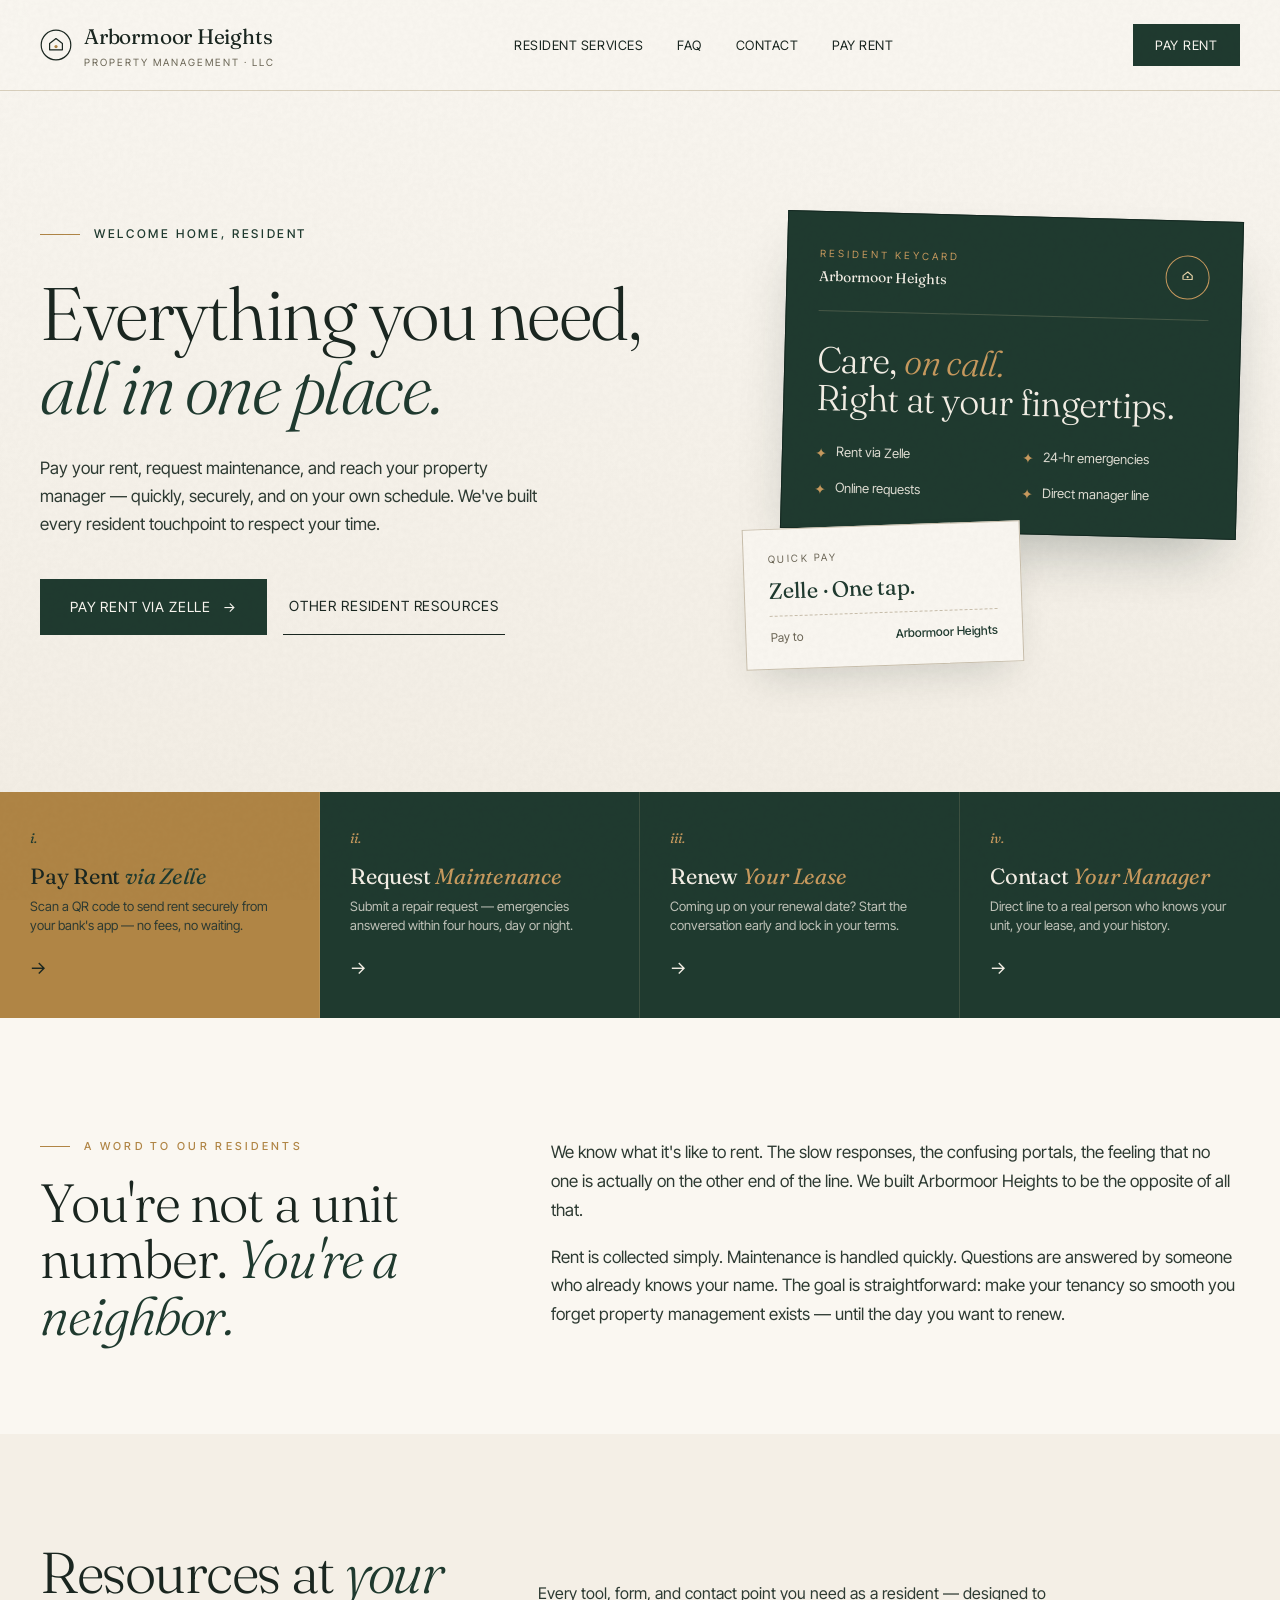
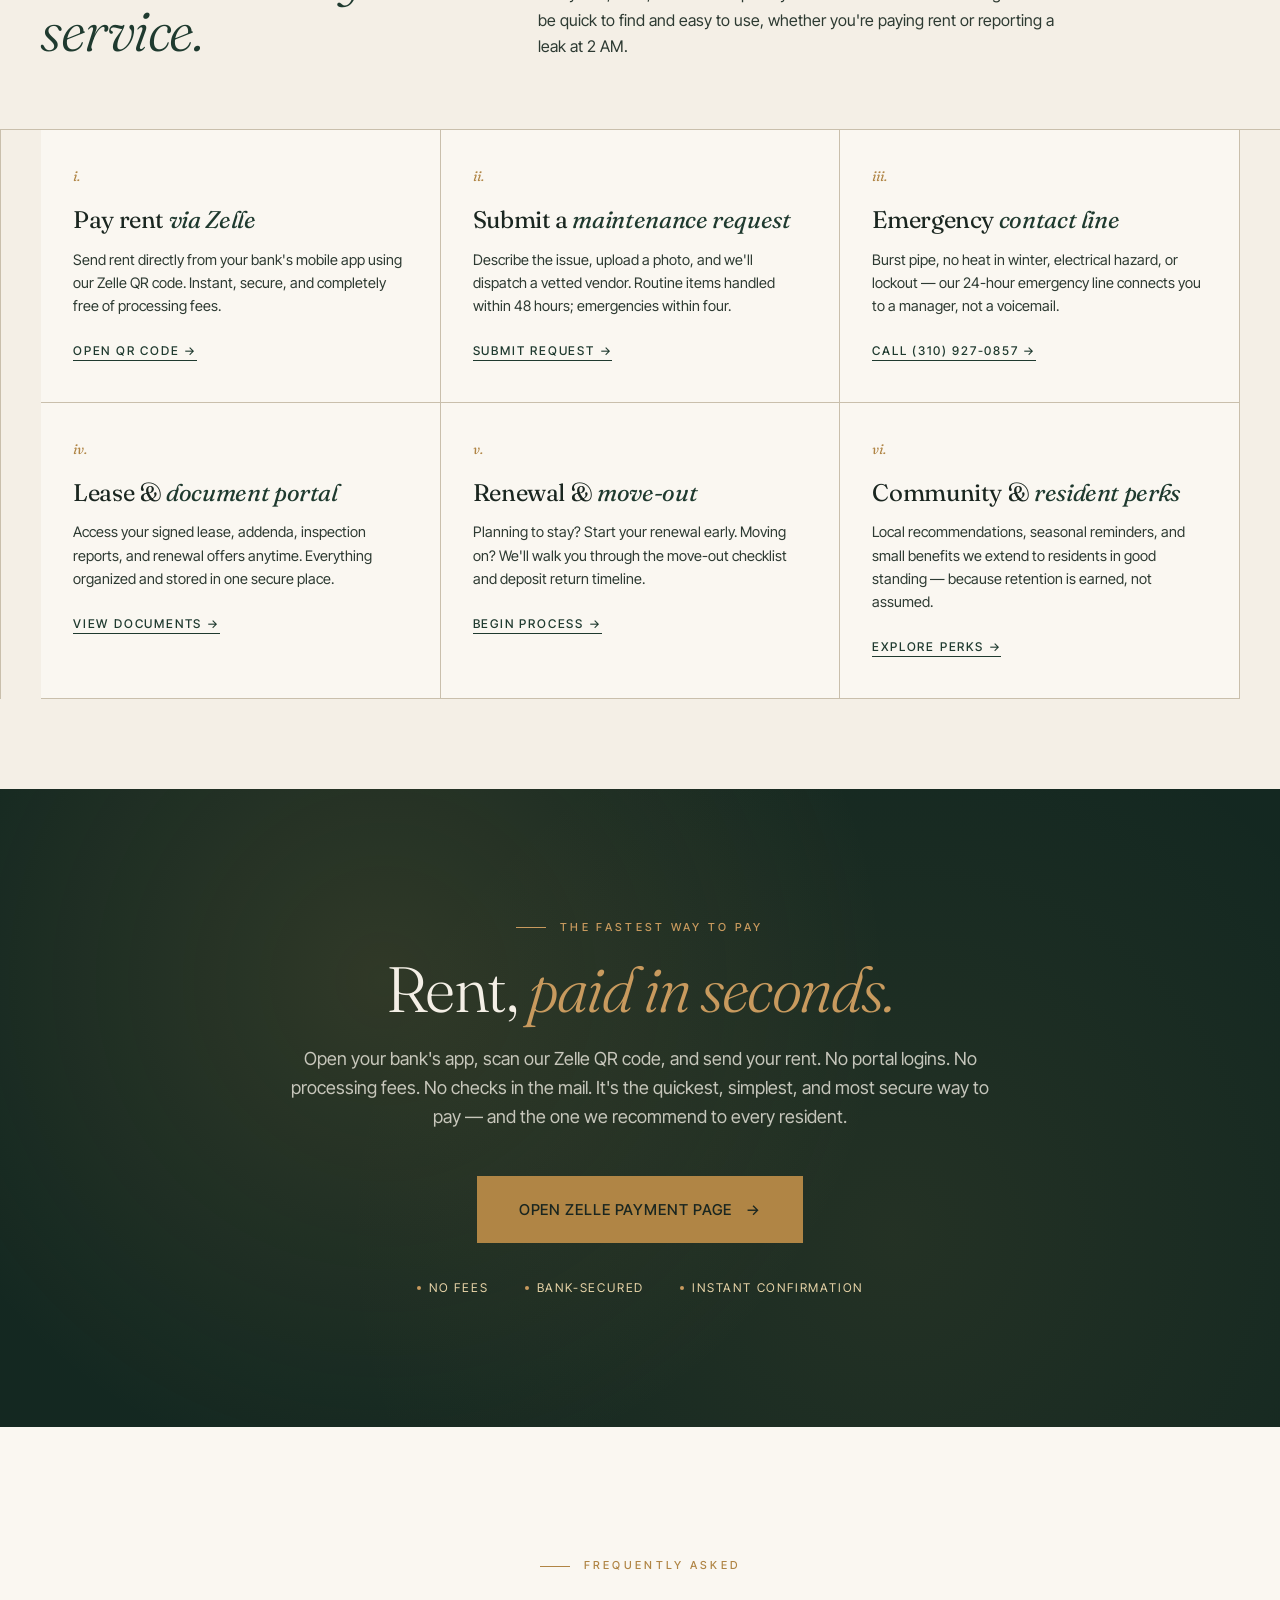
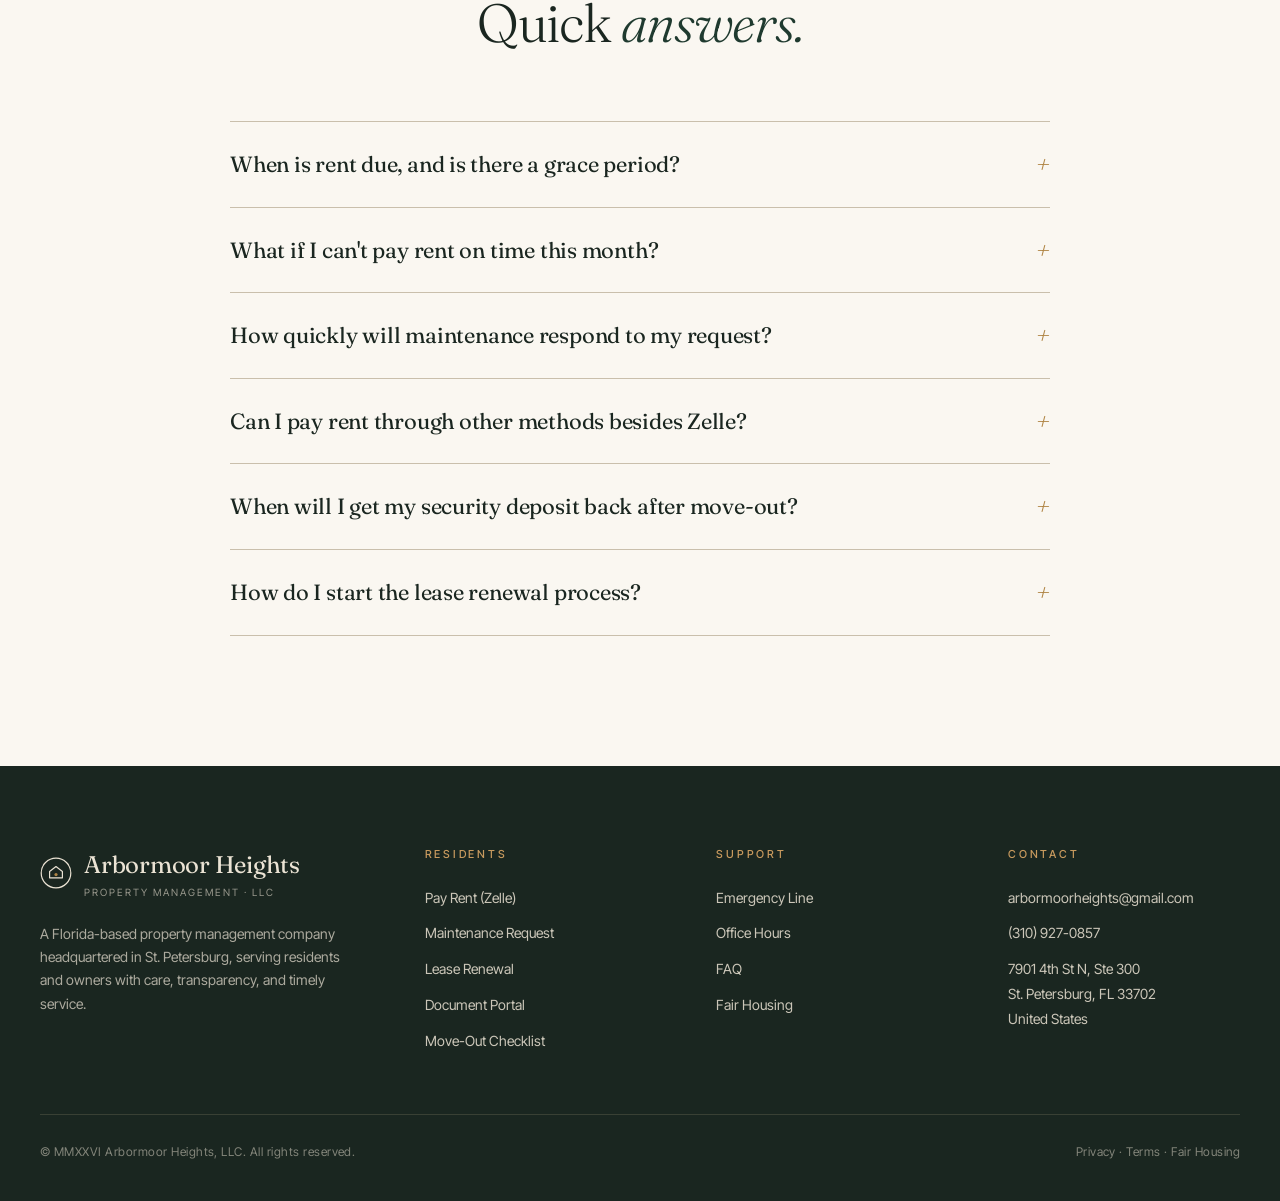
==== commit 3bec5e0b: "Update index.html" ====
--- a/index.html
+++ b/index.html
@@ -1,142 +1,1482 @@
-<!DOCTYPE HTML>
-
-<html>
-	<head>
-		<title>Arbormoor Heights Property Management Website</title>
-		<meta charset="utf-8" />
-		<meta name="viewport" content="width=device-width, initial-scale=1, user-scalable=no" />
-		<link rel="stylesheet" href="assets/css/main.css" />
-		<noscript><link rel="stylesheet" href="assets/css/noscript.css" /></noscript>
-	</head>
-	<body class="is-preload">
-
-		<!-- Wrapper -->
-			<div id="wrapper">
-
-				<!-- Header -->
-					<header id="header" class="alt">
-						<a href="index.html" class="logo"><strong>Property Gateway</strong> <span>by Arbormoor Heights</span></a>
-					</header>
-
-
-				<!-- Banner -->
-					<section id="banner" class="major">
-						<div class="inner">
-							<header class="major">
-								<h1>Arbormoor Heights</h1>
-							</header>
-							<div class="content">
-								<p>Streamlining your rental experience<br />
-								</p>
-							</div>
-						</div>
-					</section>
-
-				<!-- Main -->
-					<div id="main">
-
-						<!-- One -->
-							<section id="one" class="tiles">
-								<article>
-									<span class="image">
-										<img src="images/pic01.jpg" alt="" />
-									</span>
-									<header class="major">
-										<h3>Pay Online</h3>
-										<p>Pay online with Zelle: arbormoorheights@gmail.com</p>
-									</header>
-								</article>
-							</section>
-
-						<!-- Two -->
-							<section id="two">
-								<div class="inner">
-									<header class="major">
-										<h2>Our Value</h2>
-									</header>
-									<p>We understand that your home is your haven, and we're here to make sure it stays that way. Our simple online portal allows you to easily request services, report any issues, or make payments at your convenience. We're committed to being responsive and making the process as smooth as possible, so you can focus on what matters most—feeling comfortable and cared for in your home.</p>
-
-								</div>
-							</section>
-
-					</div>
-
-				<!-- Contact -->
-					<section id="contact">
-						<div class="inner">
-							<section>
-								<form method="post" action="#">
-									<div class="fields">
-										<div class="field half">
-											<label for="name">Name</label>
-											<input type="text" name="name" id="name" />
-										</div>
-										<div class="field half">
-											<label for="email">Email</label>
-											<input type="text" name="email" id="email" />
-										</div>
-										<div class="field">
-											<label for="message">Message</label>
-											<textarea name="message" id="message" rows="6"></textarea>
-										</div>
-									</div>
-									<ul class="actions">
-										<li><input type="submit" value="Send Message" class="primary" /></li>
-										<li><input type="reset" value="Clear" /></li>
-									</ul>
-								</form>
-							</section>
-							<section class="split">
-								<section>
-									<div class="contact-method">
-										<span class="icon solid alt fa-envelope"></span>
-										<h3>Email</h3>
-										<a href="#">arbormoorheights@gmail.com</a>
-									</div>
-								</section>
-								<section>
-									<div class="contact-method">
-										<span class="icon solid alt fa-phone"></span>
-										<h3>Phone</h3>
-										<span>(310) 927-0857</span>
-									</div>
-								</section>
-								<section>
-									<div class="contact-method">
-										<span class="icon solid alt fa-home"></span>
-										<h3>Address</h3>
-										<span>7901 4TH ST N STE 300<br />
-										St. Petersburg, FL 33702<br />
-										United States of America</span>
-									</div>
-								</section>
-							</section>
-						</div>
-					</section>
-
-				<!-- Footer -->
-					<footer id="footer">
-						<div class="inner">
-							<ul class="icons">
-								<li><a href="#" class="icon brands alt fa-twitter"><span class="label">Twitter</span></a></li>
-								<li><a href="#" class="icon brands alt fa-linkedin-in"><span class="label">LinkedIn</span></a></li>
-							</ul>
-							<ul class="copyright">
-								<li>&copy; 2025</li><li>Design: <a href="https://arbormoorheights.github.io/home/">Arbormoor Heights LLC</a></li>
-							</ul>
-						</div>
-					</footer>
-
-			</div>
-
-		<!-- Scripts -->
-			<script src="assets/js/jquery.min.js"></script>
-			<script src="assets/js/jquery.scrolly.min.js"></script>
-			<script src="assets/js/jquery.scrollex.min.js"></script>
-			<script src="assets/js/browser.min.js"></script>
-			<script src="assets/js/breakpoints.min.js"></script>
-			<script src="assets/js/util.js"></script>
-			<script src="assets/js/main.js"></script>
-
-	</body>
-</html>+<!DOCTYPE html>
+<html lang="en">
+<head>
+<meta charset="UTF-8">
+<meta name="viewport" content="width=device-width, initial-scale=1.0">
+<title>Arbormoor Heights — Tenant Resources</title>
+<link rel="preconnect" href="https://fonts.googleapis.com">
+<link rel="preconnect" href="https://fonts.gstatic.com" crossorigin>
+<link href="https://fonts.googleapis.com/css2?family=Fraunces:ital,opsz,wght@0,9..144,300;0,9..144,400;0,9..144,500;0,9..144,600;1,9..144,300;1,9..144,400&family=Inter+Tight:wght@300;400;500;600&display=swap" rel="stylesheet">
+<style>
+  :root {
+    --ivory: #f4efe6;
+    --ivory-deep: #ebe3d4;
+    --paper: #faf7f1;
+    --ink: #1a2620;
+    --ink-soft: #2d3a32;
+    --forest: #1f3a2f;
+    --forest-deep: #142821;
+    --moss: #4a5f4c;
+    --sage: #8ba896;
+    --brass: #b08545;
+    --brass-light: #c89a5e;
+    --brass-pale: #e8d4a8;
+    --rule: #c9bfac;
+    --rule-soft: #d9d0bd;
+    --muted: #6b6555;
+    --zelle: #6d1ed4;
+    --zelle-soft: #f3edff;
+  }
+
+  * { margin: 0; padding: 0; box-sizing: border-box; }
+  html { scroll-behavior: smooth; }
+
+  body {
+    font-family: 'Inter Tight', sans-serif;
+    background: var(--paper);
+    color: var(--ink);
+    line-height: 1.55;
+    overflow-x: hidden;
+    -webkit-font-smoothing: antialiased;
+  }
+
+  .serif { font-family: 'Fraunces', serif; }
+  .italic { font-style: italic; }
+
+  body::before {
+    content: '';
+    position: fixed;
+    inset: 0;
+    background-image: url("data:image/svg+xml,%3Csvg viewBox='0 0 200 200' xmlns='http://www.w3.org/2000/svg'%3E%3Cfilter id='n'%3E%3CfeTurbulence type='fractalNoise' baseFrequency='0.9' numOctaves='2'/%3E%3CfeColorMatrix values='0 0 0 0 0.1 0 0 0 0 0.1 0 0 0 0 0.1 0 0 0 0.12 0'/%3E%3C/filter%3E%3Crect width='100%25' height='100%25' filter='url(%23n)'/%3E%3C/svg%3E");
+    opacity: 0.3;
+    pointer-events: none;
+    z-index: 9999;
+    mix-blend-mode: multiply;
+  }
+
+  /* ============ NAV ============ */
+  nav {
+    position: fixed;
+    top: 0; left: 0; right: 0;
+    z-index: 100;
+    padding: 20px 40px;
+    background: rgba(250, 247, 241, 0.88);
+    backdrop-filter: blur(12px);
+    -webkit-backdrop-filter: blur(12px);
+    border-bottom: 1px solid var(--rule-soft);
+    display: flex;
+    align-items: center;
+    justify-content: space-between;
+  }
+
+  .logo {
+    font-family: 'Fraunces', serif;
+    font-weight: 400;
+    font-size: 21px;
+    letter-spacing: -0.01em;
+    display: flex;
+    align-items: center;
+    gap: 12px;
+  }
+  .logo-mark {
+    width: 32px; height: 32px;
+    display: inline-flex;
+    align-items: center;
+    justify-content: center;
+  }
+  .logo-mark svg { width: 100%; height: 100%; }
+  .logo small {
+    font-family: 'Inter Tight', sans-serif;
+    font-size: 10px;
+    letter-spacing: 0.2em;
+    color: var(--muted);
+    text-transform: uppercase;
+    display: block;
+    margin-top: 2px;
+  }
+
+  .nav-links {
+    display: flex;
+    gap: 34px;
+    list-style: none;
+    font-size: 13px;
+    letter-spacing: 0.04em;
+    text-transform: uppercase;
+  }
+  .nav-links a {
+    color: var(--ink);
+    text-decoration: none;
+    position: relative;
+    padding-bottom: 2px;
+    transition: color 0.3s;
+  }
+  .nav-links a::after {
+    content: '';
+    position: absolute;
+    bottom: 0; left: 0;
+    height: 1px;
+    width: 0;
+    background: var(--brass);
+    transition: width 0.4s ease;
+  }
+  .nav-links a:hover { color: var(--forest); }
+  .nav-links a:hover::after { width: 100%; }
+
+  .nav-cta {
+    font-family: 'Inter Tight', sans-serif;
+    font-size: 13px;
+    letter-spacing: 0.06em;
+    text-transform: uppercase;
+    padding: 11px 22px;
+    background: var(--forest);
+    color: var(--paper);
+    border: none;
+    cursor: pointer;
+    transition: background 0.3s;
+    text-decoration: none;
+    display: inline-block;
+  }
+  .nav-cta:hover { background: var(--ink); }
+
+  /* ============ HERO ============ */
+  .hero {
+    min-height: 88vh;
+    padding: 140px 40px 80px;
+    position: relative;
+    display: grid;
+    grid-template-columns: 1.3fr 1fr;
+    gap: 60px;
+    align-items: center;
+    background: linear-gradient(180deg, var(--paper) 0%, var(--ivory) 100%);
+  }
+
+  .eyebrow {
+    display: inline-flex;
+    align-items: center;
+    gap: 14px;
+    font-size: 12px;
+    letter-spacing: 0.22em;
+    text-transform: uppercase;
+    color: var(--forest);
+    margin-bottom: 32px;
+    font-weight: 500;
+    opacity: 0;
+    animation: fadeUp 0.9s 0.1s forwards;
+  }
+  .eyebrow::before {
+    content: '';
+    width: 40px;
+    height: 1px;
+    background: var(--brass);
+  }
+
+  h1.hero-title {
+    font-family: 'Fraunces', serif;
+    font-weight: 300;
+    font-size: clamp(44px, 5.8vw, 80px);
+    line-height: 1;
+    letter-spacing: -0.02em;
+    color: var(--ink);
+    margin-bottom: 30px;
+    opacity: 0;
+    animation: fadeUp 1s 0.25s forwards;
+  }
+  h1.hero-title .accent {
+    font-style: italic;
+    color: var(--forest);
+  }
+
+  .hero-lead {
+    font-size: 17px;
+    line-height: 1.65;
+    color: var(--ink-soft);
+    max-width: 510px;
+    margin-bottom: 40px;
+    opacity: 0;
+    animation: fadeUp 1s 0.4s forwards;
+  }
+
+  .hero-actions {
+    display: flex;
+    gap: 16px;
+    align-items: center;
+    flex-wrap: wrap;
+    opacity: 0;
+    animation: fadeUp 1s 0.55s forwards;
+  }
+
+  .btn-primary {
+    font-family: 'Inter Tight', sans-serif;
+    font-size: 14px;
+    letter-spacing: 0.06em;
+    text-transform: uppercase;
+    padding: 17px 30px;
+    background: var(--forest);
+    color: var(--paper);
+    border: none;
+    cursor: pointer;
+    transition: all 0.3s ease;
+    display: inline-flex;
+    align-items: center;
+    gap: 12px;
+    text-decoration: none;
+  }
+  .btn-primary:hover {
+    background: var(--ink);
+    padding-right: 36px;
+  }
+  .btn-primary .arrow { transition: transform 0.3s; }
+  .btn-primary:hover .arrow { transform: translateX(4px); }
+
+  .btn-secondary {
+    font-family: 'Inter Tight', sans-serif;
+    font-size: 14px;
+    letter-spacing: 0.06em;
+    text-transform: uppercase;
+    padding: 17px 6px;
+    background: transparent;
+    color: var(--ink);
+    border: none;
+    border-bottom: 1px solid var(--ink);
+    cursor: pointer;
+    transition: all 0.3s;
+    text-decoration: none;
+    display: inline-block;
+  }
+  .btn-secondary:hover { color: var(--brass); border-color: var(--brass); }
+
+  /* Hero card */
+  .hero-visual {
+    position: relative;
+    height: 480px;
+    opacity: 0;
+    animation: fadeIn 1.4s 0.6s forwards;
+  }
+
+  .keycard {
+    position: absolute;
+    top: 30px;
+    right: 0;
+    width: 92%;
+    background: var(--forest);
+    color: var(--ivory);
+    padding: 34px 32px 28px;
+    border: 1px solid var(--forest-deep);
+    box-shadow: 0 30px 60px -20px rgba(20, 40, 33, 0.3);
+    transform: rotate(1.5deg);
+  }
+  .keycard-header {
+    display: flex;
+    justify-content: space-between;
+    align-items: start;
+    margin-bottom: 30px;
+    padding-bottom: 20px;
+    border-bottom: 1px solid rgba(232, 212, 168, 0.2);
+  }
+  .keycard-header .label {
+    font-size: 10px;
+    letter-spacing: 0.3em;
+    text-transform: uppercase;
+    color: var(--brass-light);
+  }
+  .keycard-header .label .v {
+    font-family: 'Fraunces', serif;
+    font-size: 14px;
+    color: var(--ivory);
+    letter-spacing: normal;
+    text-transform: none;
+    display: block;
+    margin-top: 4px;
+  }
+  .keycard-mark {
+    width: 44px; height: 44px;
+    border: 1px solid var(--brass-light);
+    border-radius: 50%;
+    display: flex;
+    align-items: center;
+    justify-content: center;
+  }
+  .keycard h3 {
+    font-family: 'Fraunces', serif;
+    font-weight: 300;
+    font-size: 36px;
+    line-height: 1.05;
+    letter-spacing: -0.02em;
+    margin-bottom: 24px;
+  }
+  .keycard h3 .italic { color: var(--brass-light); }
+  .keycard .features {
+    display: grid;
+    grid-template-columns: 1fr 1fr;
+    gap: 14px 24px;
+    font-size: 13px;
+  }
+  .keycard .features > div {
+    display: flex;
+    align-items: start;
+    gap: 9px;
+    color: rgba(244, 239, 230, 0.9);
+  }
+  .keycard .features .check {
+    color: var(--brass-light);
+    font-size: 14px;
+    flex-shrink: 0;
+    margin-top: 1px;
+  }
+
+  .keycard-stub {
+    position: absolute;
+    bottom: 0;
+    left: 0;
+    width: 56%;
+    background: var(--paper);
+    border: 1px solid var(--rule);
+    padding: 22px 24px;
+    transform: rotate(-2deg);
+    box-shadow: 0 20px 40px -15px rgba(20, 40, 33, 0.18);
+  }
+  .stub-label {
+    font-size: 10px;
+    letter-spacing: 0.25em;
+    text-transform: uppercase;
+    color: var(--muted);
+    margin-bottom: 10px;
+  }
+  .stub-title {
+    font-family: 'Fraunces', serif;
+    font-size: 22px;
+    font-weight: 400;
+    color: var(--forest);
+    line-height: 1.2;
+    letter-spacing: -0.01em;
+  }
+  .stub-meta {
+    margin-top: 12px;
+    padding-top: 12px;
+    border-top: 1px dashed var(--rule);
+    display: flex;
+    justify-content: space-between;
+    font-size: 12px;
+    color: var(--muted);
+  }
+  .stub-meta span:last-child { color: var(--forest); font-weight: 500; }
+
+  /* ============ QUICK ACTIONS ============ */
+  .quick-actions {
+    background: var(--forest);
+    padding: 0;
+  }
+  .qa-inner {
+    max-width: 1300px;
+    margin: 0 auto;
+    display: grid;
+    grid-template-columns: repeat(4, 1fr);
+  }
+  .qa-item {
+    padding: 36px 30px;
+    border-right: 1px solid rgba(232, 212, 168, 0.15);
+    color: var(--ivory);
+    text-decoration: none;
+    display: block;
+    transition: background 0.3s;
+    position: relative;
+  }
+  .qa-item:last-child { border-right: none; }
+  .qa-item:hover { background: var(--forest-deep); }
+  .qa-item.featured {
+    background: var(--brass);
+    color: var(--ink);
+  }
+  .qa-item.featured:hover { background: var(--brass-light); }
+  .qa-num {
+    font-family: 'Fraunces', serif;
+    font-style: italic;
+    font-size: 14px;
+    color: var(--brass-light);
+    margin-bottom: 14px;
+    display: block;
+  }
+  .qa-item.featured .qa-num { color: var(--forest); }
+  .qa-title {
+    font-family: 'Fraunces', serif;
+    font-size: 22px;
+    font-weight: 400;
+    line-height: 1.15;
+    margin-bottom: 8px;
+    letter-spacing: -0.01em;
+  }
+  .qa-title .italic { color: var(--brass-light); }
+  .qa-item.featured .qa-title .italic { color: var(--forest); }
+  .qa-desc {
+    font-size: 13px;
+    line-height: 1.5;
+    color: rgba(244, 239, 230, 0.75);
+    margin-bottom: 18px;
+  }
+  .qa-item.featured .qa-desc { color: var(--ink-soft); }
+  .qa-arrow {
+    font-size: 18px;
+    letter-spacing: 0;
+    transition: transform 0.3s;
+    display: inline-block;
+  }
+  .qa-item:hover .qa-arrow { transform: translateX(6px); }
+
+  /* ============ INTRO ============ */
+  .welcome {
+    padding: 120px 40px 90px;
+    background: var(--paper);
+    display: grid;
+    grid-template-columns: 1fr 1.6fr;
+    gap: 80px;
+    max-width: 1300px;
+    margin: 0 auto;
+    align-items: start;
+  }
+
+  .section-label {
+    font-size: 11px;
+    letter-spacing: 0.3em;
+    text-transform: uppercase;
+    color: var(--brass);
+    font-weight: 500;
+    display: flex;
+    align-items: center;
+    gap: 14px;
+    margin-bottom: 20px;
+  }
+  .section-label::before {
+    content: '';
+    width: 30px;
+    height: 1px;
+    background: var(--brass);
+  }
+
+  .welcome h2 {
+    font-family: 'Fraunces', serif;
+    font-size: clamp(36px, 4.2vw, 56px);
+    font-weight: 300;
+    line-height: 1.05;
+    letter-spacing: -0.02em;
+  }
+  .welcome h2 .italic { color: var(--forest); }
+
+  .welcome-body {
+    font-size: 17px;
+    line-height: 1.7;
+    color: var(--ink-soft);
+  }
+  .welcome-body p + p { margin-top: 18px; }
+
+  /* ============ SERVICES ============ */
+  .services-wrap {
+    background: var(--ivory);
+    padding: 110px 0 90px;
+  }
+  .services-header {
+    padding: 0 40px;
+    max-width: 1300px;
+    margin: 0 auto 70px;
+    display: grid;
+    grid-template-columns: 1fr 1.6fr;
+    gap: 60px;
+    align-items: end;
+  }
+  .services-header h2 {
+    font-family: 'Fraunces', serif;
+    font-size: clamp(36px, 4.5vw, 60px);
+    font-weight: 300;
+    line-height: 1;
+    letter-spacing: -0.025em;
+  }
+  .services-header h2 .italic { color: var(--forest); }
+  .services-header .desc {
+    font-size: 16px;
+    line-height: 1.65;
+    color: var(--ink-soft);
+    max-width: 520px;
+  }
+
+  .services {
+    max-width: 1300px;
+    margin: 0 auto;
+    padding: 0 40px;
+    display: grid;
+    grid-template-columns: repeat(3, 1fr);
+    gap: 0;
+    border-top: 1px solid var(--rule);
+    border-left: 1px solid var(--rule);
+  }
+  .service {
+    padding: 36px 32px 40px;
+    border-right: 1px solid var(--rule);
+    border-bottom: 1px solid var(--rule);
+    background: var(--paper);
+    transition: background 0.4s;
+    position: relative;
+  }
+  .service:hover { background: var(--ivory-deep); }
+  .service-num {
+    font-family: 'Fraunces', serif;
+    font-style: italic;
+    font-size: 14px;
+    color: var(--brass);
+    margin-bottom: 18px;
+  }
+  .service h3 {
+    font-family: 'Fraunces', serif;
+    font-size: 24px;
+    font-weight: 400;
+    line-height: 1.15;
+    letter-spacing: -0.015em;
+    margin-bottom: 14px;
+    color: var(--ink);
+  }
+  .service h3 .italic { color: var(--forest); }
+  .service p {
+    font-size: 14.5px;
+    line-height: 1.6;
+    color: var(--ink-soft);
+    margin-bottom: 20px;
+  }
+  .service .link {
+    font-size: 12px;
+    letter-spacing: 0.15em;
+    text-transform: uppercase;
+    color: var(--forest);
+    text-decoration: none;
+    border-bottom: 1px solid var(--forest);
+    padding-bottom: 2px;
+    font-weight: 500;
+    transition: all 0.3s;
+  }
+  .service .link:hover { color: var(--brass); border-color: var(--brass); }
+
+  /* ============ PAYMENT BAND ============ */
+  .pay-band {
+    padding: 130px 40px;
+    background: var(--forest-deep);
+    color: var(--ivory);
+    text-align: center;
+    position: relative;
+    overflow: hidden;
+  }
+  .pay-band::before {
+    content: '';
+    position: absolute;
+    inset: 0;
+    background:
+      radial-gradient(circle at 30% 30%, rgba(176, 133, 69, 0.18), transparent 50%),
+      radial-gradient(circle at 70% 70%, rgba(176, 133, 69, 0.1), transparent 55%);
+    pointer-events: none;
+  }
+  .pay-inner { max-width: 720px; margin: 0 auto; position: relative; z-index: 1; }
+  .pay-band .section-label { justify-content: center; color: var(--brass-light); }
+  .pay-band .section-label::before { background: var(--brass-light); }
+  .pay-band h2 {
+    font-family: 'Fraunces', serif;
+    font-size: clamp(40px, 5vw, 68px);
+    font-weight: 300;
+    line-height: 1.02;
+    letter-spacing: -0.025em;
+    margin-bottom: 24px;
+  }
+  .pay-band h2 .italic { color: var(--brass-light); }
+  .pay-band p {
+    font-size: 18px;
+    line-height: 1.6;
+    color: rgba(244, 239, 230, 0.78);
+    margin-bottom: 44px;
+  }
+  .pay-btn {
+    font-family: 'Inter Tight', sans-serif;
+    font-size: 15px;
+    letter-spacing: 0.06em;
+    text-transform: uppercase;
+    padding: 22px 42px;
+    background: var(--brass);
+    color: var(--ink);
+    border: none;
+    cursor: pointer;
+    transition: all 0.3s;
+    display: inline-flex;
+    align-items: center;
+    gap: 14px;
+    text-decoration: none;
+    font-weight: 500;
+  }
+  .pay-btn:hover { background: var(--brass-light); padding-right: 50px; }
+  .pay-btn .arrow { transition: transform 0.3s; }
+  .pay-btn:hover .arrow { transform: translateX(6px); }
+  .pay-details {
+    margin-top: 36px;
+    display: flex;
+    justify-content: center;
+    gap: 36px;
+    font-size: 12px;
+    letter-spacing: 0.15em;
+    text-transform: uppercase;
+    color: var(--brass-pale);
+  }
+  .pay-details span { display: inline-flex; align-items: center; gap: 8px; }
+  .pay-details .dot { width: 4px; height: 4px; background: var(--brass-light); border-radius: 50%; }
+
+  /* ============ FAQ ============ */
+  .faq-wrap {
+    padding: 130px 40px;
+    background: var(--paper);
+    max-width: 1100px;
+    margin: 0 auto;
+  }
+  .faq-header { text-align: center; margin-bottom: 70px; }
+  .faq-header .section-label { justify-content: center; }
+  .faq-header h2 {
+    font-family: 'Fraunces', serif;
+    font-size: clamp(36px, 4.2vw, 56px);
+    font-weight: 300;
+    line-height: 1.05;
+    letter-spacing: -0.025em;
+  }
+  .faq-header h2 .italic { color: var(--forest); }
+
+  .faq-list { max-width: 820px; margin: 0 auto; }
+  .faq-item {
+    border-bottom: 1px solid var(--rule);
+    padding: 28px 0;
+    cursor: pointer;
+  }
+  .faq-item:first-child { border-top: 1px solid var(--rule); }
+  .faq-q {
+    display: flex;
+    justify-content: space-between;
+    align-items: start;
+    gap: 30px;
+    font-family: 'Fraunces', serif;
+    font-size: 22px;
+    font-weight: 400;
+    line-height: 1.3;
+    color: var(--ink);
+    letter-spacing: -0.01em;
+  }
+  .faq-toggle {
+    font-family: 'Fraunces', serif;
+    font-style: italic;
+    color: var(--brass);
+    font-size: 28px;
+    font-weight: 300;
+    line-height: 1;
+    flex-shrink: 0;
+    transition: transform 0.4s;
+  }
+  .faq-item.open .faq-toggle { transform: rotate(45deg); }
+  .faq-a {
+    max-height: 0;
+    overflow: hidden;
+    transition: max-height 0.5s ease, padding 0.4s ease;
+    font-size: 16px;
+    line-height: 1.65;
+    color: var(--ink-soft);
+    padding-right: 50px;
+  }
+  .faq-item.open .faq-a { max-height: 300px; padding-top: 18px; }
+
+  /* ============ FOOTER ============ */
+  footer {
+    background: var(--ink);
+    color: var(--ivory-deep);
+    padding: 80px 40px 40px;
+  }
+  .footer-inner {
+    max-width: 1300px;
+    margin: 0 auto;
+    display: grid;
+    grid-template-columns: 1.4fr 1fr 1fr 1fr;
+    gap: 60px;
+    padding-bottom: 50px;
+    border-bottom: 1px solid rgba(232, 212, 168, 0.15);
+  }
+  .footer-brand .logo { color: var(--ivory-deep); font-size: 24px; }
+  .footer-brand .logo small { color: rgba(235, 227, 212, 0.6); }
+  .footer-brand p {
+    margin-top: 22px;
+    max-width: 320px;
+    font-size: 14px;
+    line-height: 1.65;
+    color: rgba(235, 227, 212, 0.7);
+  }
+  .footer-col h4 {
+    font-family: 'Inter Tight', sans-serif;
+    font-size: 11px;
+    letter-spacing: 0.25em;
+    text-transform: uppercase;
+    color: var(--brass-light);
+    font-weight: 500;
+    margin-bottom: 22px;
+  }
+  .footer-col ul { list-style: none; }
+  .footer-col li { margin-bottom: 11px; }
+  .footer-col a {
+    color: rgba(235, 227, 212, 0.85);
+    text-decoration: none;
+    font-size: 14px;
+    transition: color 0.3s;
+  }
+  .footer-col a:hover { color: var(--brass-light); }
+  .footer-bottom {
+    max-width: 1300px;
+    margin: 28px auto 0;
+    display: flex;
+    justify-content: space-between;
+    font-size: 12px;
+    color: rgba(235, 227, 212, 0.5);
+    letter-spacing: 0.04em;
+  }
+
+  /* ============ PAGES (Zelle modal/page) ============ */
+  .page {
+    display: none;
+    position: fixed;
+    inset: 0;
+    z-index: 200;
+    background: var(--ivory);
+    overflow-y: auto;
+    animation: slideUp 0.6s ease forwards;
+  }
+  .page.active { display: block; }
+
+  .page-nav {
+    padding: 22px 40px;
+    background: rgba(244, 239, 230, 0.9);
+    backdrop-filter: blur(10px);
+    border-bottom: 1px solid var(--rule-soft);
+    display: flex;
+    justify-content: space-between;
+    align-items: center;
+    position: sticky;
+    top: 0;
+    z-index: 10;
+  }
+  .back-link {
+    font-size: 13px;
+    letter-spacing: 0.05em;
+    text-transform: uppercase;
+    color: var(--ink);
+    text-decoration: none;
+    display: inline-flex;
+    align-items: center;
+    gap: 10px;
+    cursor: pointer;
+    background: none;
+    border: none;
+    font-family: 'Inter Tight', sans-serif;
+  }
+  .back-link:hover { color: var(--brass); }
+  .back-link .arr { transition: transform 0.3s; display: inline-block; }
+  .back-link:hover .arr { transform: translateX(-4px); }
+
+  /* Zelle Page */
+  .zelle-page {
+    max-width: 1100px;
+    margin: 0 auto;
+    padding: 60px 40px 100px;
+    display: grid;
+    grid-template-columns: 1fr 1fr;
+    gap: 80px;
+    align-items: center;
+  }
+  .zelle-info .eyebrow {
+    color: var(--zelle);
+    margin-bottom: 28px;
+  }
+  .zelle-info .eyebrow::before { background: var(--zelle); }
+  .zelle-info h1 {
+    font-family: 'Fraunces', serif;
+    font-size: clamp(40px, 5vw, 64px);
+    font-weight: 300;
+    line-height: 1;
+    letter-spacing: -0.025em;
+    margin-bottom: 26px;
+  }
+  .zelle-info h1 .italic { color: var(--forest); }
+  .zelle-info .lead {
+    font-size: 17px;
+    line-height: 1.65;
+    color: var(--ink-soft);
+    margin-bottom: 36px;
+  }
+  .zelle-details {
+    background: var(--paper);
+    border: 1px solid var(--rule);
+    padding: 28px 30px;
+    margin-bottom: 30px;
+  }
+  .zelle-detail-row {
+    display: flex;
+    justify-content: space-between;
+    align-items: center;
+    padding: 13px 0;
+    border-bottom: 1px dashed var(--rule-soft);
+    font-size: 14px;
+  }
+  .zelle-detail-row:last-child { border-bottom: none; }
+  .zelle-detail-row .lbl {
+    color: var(--muted);
+    letter-spacing: 0.1em;
+    text-transform: uppercase;
+    font-size: 11px;
+  }
+  .zelle-detail-row .val {
+    font-family: 'Fraunces', serif;
+    color: var(--forest);
+    font-size: 17px;
+    font-weight: 500;
+  }
+  .copy-btn {
+    background: none;
+    border: 1px solid var(--rule);
+    padding: 5px 11px;
+    font-size: 10px;
+    letter-spacing: 0.1em;
+    text-transform: uppercase;
+    cursor: pointer;
+    color: var(--ink);
+    margin-left: 12px;
+    font-family: 'Inter Tight', sans-serif;
+    transition: all 0.3s;
+  }
+  .copy-btn:hover { background: var(--forest); color: var(--paper); border-color: var(--forest); }
+  .copy-btn.copied { background: var(--brass); color: var(--ink); border-color: var(--brass); }
+
+  .zelle-steps {
+    list-style: none;
+    counter-reset: step;
+  }
+  .zelle-steps li {
+    counter-increment: step;
+    padding: 14px 0 14px 50px;
+    position: relative;
+    font-size: 14.5px;
+    line-height: 1.5;
+    color: var(--ink-soft);
+    border-bottom: 1px solid var(--rule-soft);
+  }
+  .zelle-steps li:last-child { border-bottom: none; }
+  .zelle-steps li::before {
+    content: counter(step, upper-roman) ".";
+    position: absolute;
+    left: 0;
+    top: 14px;
+    font-family: 'Fraunces', serif;
+    font-style: italic;
+    color: var(--brass);
+    font-size: 16px;
+    width: 36px;
+  }
+  .zelle-steps li strong { color: var(--ink); font-weight: 500; }
+
+  /* QR card */
+  .qr-card {
+    background: var(--paper);
+    border: 1px solid var(--rule);
+    padding: 40px;
+    box-shadow: 0 30px 60px -20px rgba(20, 40, 33, 0.15);
+    text-align: center;
+    position: relative;
+  }
+  .qr-card-header {
+    display: flex;
+    justify-content: space-between;
+    align-items: center;
+    margin-bottom: 28px;
+    padding-bottom: 22px;
+    border-bottom: 1px solid var(--rule-soft);
+  }
+  .qr-card-header .brand {
+    font-family: 'Fraunces', serif;
+    font-size: 18px;
+    font-weight: 500;
+    color: var(--forest);
+    text-align: left;
+    line-height: 1.2;
+  }
+  .qr-card-header .brand small {
+    display: block;
+    font-family: 'Inter Tight', sans-serif;
+    font-size: 9px;
+    letter-spacing: 0.25em;
+    color: var(--muted);
+    text-transform: uppercase;
+    margin-top: 4px;
+    font-weight: 400;
+  }
+  .zelle-wordmark {
+    background: var(--zelle);
+    color: white;
+    padding: 6px 12px;
+    border-radius: 4px;
+    font-family: 'Inter Tight', sans-serif;
+    font-size: 13px;
+    font-weight: 600;
+    letter-spacing: 0.04em;
+  }
+
+  .qr-frame {
+    background: white;
+    padding: 22px;
+    border: 1px solid var(--rule-soft);
+    display: inline-block;
+    margin-bottom: 26px;
+    position: relative;
+  }
+  .qr-frame svg { display: block; }
+  .qr-corner {
+    position: absolute;
+    width: 16px;
+    height: 16px;
+    border: 2px solid var(--brass);
+  }
+  .qr-corner.tl { top: -2px; left: -2px; border-right: none; border-bottom: none; }
+  .qr-corner.tr { top: -2px; right: -2px; border-left: none; border-bottom: none; }
+  .qr-corner.bl { bottom: -2px; left: -2px; border-right: none; border-top: none; }
+  .qr-corner.br { bottom: -2px; right: -2px; border-left: none; border-top: none; }
+
+  .qr-instruct {
+    font-family: 'Fraunces', serif;
+    font-size: 18px;
+    font-style: italic;
+    color: var(--ink);
+    margin-bottom: 8px;
+    font-weight: 400;
+  }
+  .qr-sub {
+    font-size: 13px;
+    color: var(--muted);
+    letter-spacing: 0.05em;
+  }
+
+  /* ============ ANIMATIONS ============ */
+  @keyframes fadeUp {
+    from { opacity: 0; transform: translateY(24px); }
+    to { opacity: 1; transform: translateY(0); }
+  }
+  @keyframes fadeIn { from { opacity: 0; } to { opacity: 1; } }
+  @keyframes slideUp {
+    from { opacity: 0; transform: translateY(40px); }
+    to { opacity: 1; transform: translateY(0); }
+  }
+
+  .reveal {
+    opacity: 0;
+    transform: translateY(40px);
+    transition: opacity 0.9s ease, transform 0.9s ease;
+  }
+  .reveal.visible { opacity: 1; transform: translateY(0); }
+
+  /* ============ RESPONSIVE ============ */
+  @media (max-width: 1024px) {
+    .hero { grid-template-columns: 1fr; padding: 130px 28px 60px; }
+    .hero-visual { height: 400px; margin-top: 30px; }
+    .qa-inner { grid-template-columns: 1fr 1fr; }
+    .qa-item { border-bottom: 1px solid rgba(232, 212, 168, 0.15); }
+    .qa-item:nth-child(2) { border-right: none; }
+    .welcome { grid-template-columns: 1fr; gap: 30px; padding: 90px 28px 70px; }
+    .services-header { grid-template-columns: 1fr; gap: 24px; padding: 0 28px; }
+    .services { grid-template-columns: 1fr 1fr; padding: 0 28px; }
+    .footer-inner { grid-template-columns: 1fr 1fr; gap: 40px; }
+    .zelle-page { grid-template-columns: 1fr; padding: 40px 28px 80px; gap: 50px; }
+    .qr-card { max-width: 440px; margin: 0 auto; }
+    nav { padding: 18px 22px; }
+    .nav-links { display: none; }
+  }
+  @media (max-width: 640px) {
+    .hero { padding: 120px 20px 50px; }
+    .qa-inner { grid-template-columns: 1fr; }
+    .qa-item { border-right: none; }
+    .welcome { padding: 70px 20px 60px; }
+    .services-wrap { padding: 70px 0 50px; }
+    .services-header { padding: 0 20px; }
+    .services { grid-template-columns: 1fr; padding: 0 20px; }
+    .pay-band { padding: 80px 20px; }
+    .pay-details { flex-direction: column; gap: 14px; }
+    .faq-wrap { padding: 80px 20px; }
+    .faq-q { font-size: 18px; }
+    .footer-inner { grid-template-columns: 1fr; gap: 32px; padding: 0 0 40px; }
+    footer { padding: 60px 20px 30px; }
+    .footer-bottom { flex-direction: column; gap: 10px; }
+    .hero-actions { flex-direction: column; align-items: stretch; }
+    .btn-primary, .btn-secondary { width: 100%; justify-content: center; text-align: center; }
+    .page-nav { padding: 18px 22px; }
+    .zelle-page { padding: 30px 20px 60px; }
+    .qr-card { padding: 28px 24px; }
+    .zelle-info h1 { font-size: 38px; }
+  }
+</style>
+</head>
+<body>
+
+<!-- ============ MAIN PAGE ============ -->
+<div id="main-page">
+
+<nav>
+  <div class="logo">
+    <span class="logo-mark">
+      <svg viewBox="0 0 40 40" xmlns="http://www.w3.org/2000/svg">
+        <circle cx="20" cy="20" r="18.5" fill="none" stroke="#1a2620" stroke-width="1.5"/>
+        <path d="M 12 26 L 12 18 L 20 12 L 28 18 L 28 26 Z" fill="none" stroke="#1a2620" stroke-width="1.5" stroke-linejoin="round"/>
+        <circle cx="20" cy="22" r="2" fill="#b08545"/>
+      </svg>
+    </span>
+    <span>Arbormoor Heights
+      <small>Property Management · LLC</small>
+    </span>
+  </div>
+  <ul class="nav-links">
+    <li><a href="#services">Resident Services</a></li>
+    <li><a href="#faq">FAQ</a></li>
+    <li><a href="#contact">Contact</a></li>
+    <li><a href="#" onclick="openZelle(event)">Pay Rent</a></li>
+  </ul>
+  <a href="#" class="nav-cta" onclick="openZelle(event)">Pay Rent</a>
+</nav>
+
+<!-- HERO -->
+<section class="hero">
+  <div>
+    <div class="eyebrow">Welcome Home, Resident</div>
+    <h1 class="hero-title">
+      Everything you need,<br>
+      <span class="accent italic">all in one place.</span>
+    </h1>
+    <p class="hero-lead">
+      Pay your rent, request maintenance, and reach your property manager — quickly, securely, and on your own schedule. We've built every resident touchpoint to respect your time.
+    </p>
+    <div class="hero-actions">
+      <a href="#" class="btn-primary" onclick="openZelle(event)">
+        Pay Rent via Zelle
+        <span class="arrow">→</span>
+      </a>
+      <a href="#services" class="btn-secondary">Other resident resources</a>
+    </div>
+  </div>
+
+  <div class="hero-visual">
+    <div class="keycard">
+      <div class="keycard-header">
+        <div class="label">
+          Resident Keycard
+          <span class="v">Arbormoor Heights</span>
+        </div>
+        <div class="keycard-mark">
+          <svg width="22" height="22" viewBox="0 0 24 24" fill="none">
+            <path d="M 7 14 L 7 10 L 12 6 L 17 10 L 17 14 Z" stroke="#e8d4a8" stroke-width="1.3" stroke-linejoin="round"/>
+            <circle cx="12" cy="11.5" r="1.2" fill="#e8d4a8"/>
+          </svg>
+        </div>
+      </div>
+      <h3>Care, <span class="italic">on call.</span><br>Right at your fingertips.</h3>
+      <div class="features">
+        <div><span class="check">✦</span> Rent via Zelle</div>
+        <div><span class="check">✦</span> 24-hr emergencies</div>
+        <div><span class="check">✦</span> Online requests</div>
+        <div><span class="check">✦</span> Direct manager line</div>
+      </div>
+    </div>
+    <div class="keycard-stub">
+      <div class="stub-label">Quick Pay</div>
+      <div class="stub-title">Zelle · One tap.</div>
+      <div class="stub-meta">
+        <span>Pay to</span>
+        <span>Arbormoor Heights</span>
+      </div>
+    </div>
+  </div>
+</section>
+
+<!-- QUICK ACTIONS BAR -->
+<section class="quick-actions">
+  <div class="qa-inner">
+    <a href="#" class="qa-item featured" onclick="openZelle(event)">
+      <span class="qa-num">i.</span>
+      <h3 class="qa-title">Pay Rent <span class="italic">via Zelle</span></h3>
+      <p class="qa-desc">Scan a QR code to send rent securely from your bank's app — no fees, no waiting.</p>
+      <span class="qa-arrow">→</span>
+    </a>
+    <a href="#" class="qa-item">
+      <span class="qa-num">ii.</span>
+      <h3 class="qa-title">Request <span class="italic">Maintenance</span></h3>
+      <p class="qa-desc">Submit a repair request — emergencies answered within four hours, day or night.</p>
+      <span class="qa-arrow">→</span>
+    </a>
+    <a href="#" class="qa-item">
+      <span class="qa-num">iii.</span>
+      <h3 class="qa-title">Renew <span class="italic">Your Lease</span></h3>
+      <p class="qa-desc">Coming up on your renewal date? Start the conversation early and lock in your terms.</p>
+      <span class="qa-arrow">→</span>
+    </a>
+    <a href="#" class="qa-item">
+      <span class="qa-num">iv.</span>
+      <h3 class="qa-title">Contact <span class="italic">Your Manager</span></h3>
+      <p class="qa-desc">Direct line to a real person who knows your unit, your lease, and your history.</p>
+      <span class="qa-arrow">→</span>
+    </a>
+  </div>
+</section>
+
+<!-- WELCOME -->
+<section class="welcome reveal">
+  <div>
+    <div class="section-label">A Word to Our Residents</div>
+    <h2>You're not a unit number. <span class="italic">You're a neighbor.</span></h2>
+  </div>
+  <div class="welcome-body">
+    <p>We know what it's like to rent. The slow responses, the confusing portals, the feeling that no one is actually on the other end of the line. We built Arbormoor Heights to be the opposite of all that.</p>
+    <p>Rent is collected simply. Maintenance is handled quickly. Questions are answered by someone who already knows your name. The goal is straightforward: make your tenancy so smooth you forget property management exists — until the day you want to renew.</p>
+  </div>
+</section>
+
+<!-- SERVICES -->
+<section class="services-wrap" id="services">
+  <div class="services-header reveal">
+    <h2>Resources at <span class="italic">your service.</span></h2>
+    <p class="desc">Every tool, form, and contact point you need as a resident — designed to be quick to find and easy to use, whether you're paying rent or reporting a leak at 2 AM.</p>
+  </div>
+
+  <div class="services">
+    <div class="service">
+      <div class="service-num">i.</div>
+      <h3>Pay rent <span class="italic">via Zelle</span></h3>
+      <p>Send rent directly from your bank's mobile app using our Zelle QR code. Instant, secure, and completely free of processing fees.</p>
+      <a href="#" class="link" onclick="openZelle(event)">Open QR code →</a>
+    </div>
+
+    <div class="service">
+      <div class="service-num">ii.</div>
+      <h3>Submit a <span class="italic">maintenance request</span></h3>
+      <p>Describe the issue, upload a photo, and we'll dispatch a vetted vendor. Routine items handled within 48 hours; emergencies within four.</p>
+      <a href="#" class="link">Submit request →</a>
+    </div>
+
+    <div class="service">
+      <div class="service-num">iii.</div>
+      <h3>Emergency <span class="italic">contact line</span></h3>
+      <p>Burst pipe, no heat in winter, electrical hazard, or lockout — our 24-hour emergency line connects you to a manager, not a voicemail.</p>
+      <a href="tel:+13109270857" class="link">Call (310) 927-0857 →</a>
+    </div>
+
+    <div class="service">
+      <div class="service-num">iv.</div>
+      <h3>Lease &amp; <span class="italic">document portal</span></h3>
+      <p>Access your signed lease, addenda, inspection reports, and renewal offers anytime. Everything organized and stored in one secure place.</p>
+      <a href="#" class="link">View documents →</a>
+    </div>
+
+    <div class="service">
+      <div class="service-num">v.</div>
+      <h3>Renewal &amp; <span class="italic">move-out</span></h3>
+      <p>Planning to stay? Start your renewal early. Moving on? We'll walk you through the move-out checklist and deposit return timeline.</p>
+      <a href="#" class="link">Begin process →</a>
+    </div>
+
+    <div class="service">
+      <div class="service-num">vi.</div>
+      <h3>Community &amp; <span class="italic">resident perks</span></h3>
+      <p>Local recommendations, seasonal reminders, and small benefits we extend to residents in good standing — because retention is earned, not assumed.</p>
+      <a href="#" class="link">Explore perks →</a>
+    </div>
+  </div>
+</section>
+
+<!-- PAY BAND -->
+<section class="pay-band">
+  <div class="pay-inner">
+    <div class="section-label">The Fastest Way to Pay</div>
+    <h2>Rent, <span class="italic">paid in seconds.</span></h2>
+    <p>Open your bank's app, scan our Zelle QR code, and send your rent. No portal logins. No processing fees. No checks in the mail. It's the quickest, simplest, and most secure way to pay — and the one we recommend to every resident.</p>
+    <a href="#" class="pay-btn" onclick="openZelle(event)">
+      Open Zelle Payment Page
+      <span class="arrow">→</span>
+    </a>
+    <div class="pay-details">
+      <span><span class="dot"></span> No fees</span>
+      <span><span class="dot"></span> Bank-secured</span>
+      <span><span class="dot"></span> Instant confirmation</span>
+    </div>
+  </div>
+</section>
+
+<!-- FAQ -->
+<section class="faq-wrap" id="faq">
+  <div class="faq-header reveal">
+    <div class="section-label">Frequently Asked</div>
+    <h2>Quick <span class="italic">answers.</span></h2>
+  </div>
+  <div class="faq-list">
+    <div class="faq-item">
+      <div class="faq-q"><span>When is rent due, and is there a grace period?</span><span class="faq-toggle">+</span></div>
+      <div class="faq-a">Rent is due on the 1st of the month. A standard five-day grace period applies; late fees begin on the 6th unless otherwise stated in your lease. Paying via Zelle ensures your payment posts the same day.</div>
+    </div>
+    <div class="faq-item">
+      <div class="faq-q"><span>What if I can't pay rent on time this month?</span><span class="faq-toggle">+</span></div>
+      <div class="faq-a">Contact your property manager <em>before</em> the 1st. We work with residents in good standing on short-term arrangements far more often than people expect. Communication earns flexibility; silence does not.</div>
+    </div>
+    <div class="faq-item">
+      <div class="faq-q"><span>How quickly will maintenance respond to my request?</span><span class="faq-toggle">+</span></div>
+      <div class="faq-a">Emergencies — water, gas, heat in winter, no-AC in extreme heat, electrical hazards, or anything affecting safety — are responded to within four hours. Routine requests are typically scheduled within 48 hours.</div>
+    </div>
+    <div class="faq-item">
+      <div class="faq-q"><span>Can I pay rent through other methods besides Zelle?</span><span class="faq-toggle">+</span></div>
+      <div class="faq-a">Yes — we accept ACH transfer, cashier's check, and money order. However, Zelle is our preferred method because it's instant, fee-free, secure, and creates a clear record on both sides. Personal checks are accepted but slow.</div>
+    </div>
+    <div class="faq-item">
+      <div class="faq-q"><span>When will I get my security deposit back after move-out?</span><span class="faq-toggle">+</span></div>
+      <div class="faq-a">Florida law requires us to return your deposit, or send an itemized notice of any claim against it, within 15 days of move-out (or 30 days if a claim is made). We aim to be well inside those windows.</div>
+    </div>
+    <div class="faq-item">
+      <div class="faq-q"><span>How do I start the lease renewal process?</span><span class="faq-toggle">+</span></div>
+      <div class="faq-a">We reach out approximately 60 days before your lease ends, but you're welcome to start the conversation any time. Residents in good standing typically receive favorable renewal terms.</div>
+    </div>
+  </div>
+</section>
+
+<!-- FOOTER -->
+<footer id="contact">
+  <div class="footer-inner">
+    <div class="footer-brand">
+      <div class="logo">
+        <span class="logo-mark">
+          <svg viewBox="0 0 40 40" xmlns="http://www.w3.org/2000/svg">
+            <circle cx="20" cy="20" r="18.5" fill="none" stroke="#ebe3d4" stroke-width="1.5"/>
+            <path d="M 12 26 L 12 18 L 20 12 L 28 18 L 28 26 Z" fill="none" stroke="#ebe3d4" stroke-width="1.5" stroke-linejoin="round"/>
+            <circle cx="20" cy="22" r="2" fill="#b08545"/>
+          </svg>
+        </span>
+        <span>Arbormoor Heights
+          <small>Property Management · LLC</small>
+        </span>
+      </div>
+      <p>A Florida-based property management company headquartered in St. Petersburg, serving residents and owners with care, transparency, and timely service.</p>
+    </div>
+    <div class="footer-col">
+      <h4>Residents</h4>
+      <ul>
+        <li><a href="#" onclick="openZelle(event)">Pay Rent (Zelle)</a></li>
+        <li><a href="#">Maintenance Request</a></li>
+        <li><a href="#">Lease Renewal</a></li>
+        <li><a href="#">Document Portal</a></li>
+        <li><a href="#">Move-Out Checklist</a></li>
+      </ul>
+    </div>
+    <div class="footer-col">
+      <h4>Support</h4>
+      <ul>
+        <li><a href="#">Emergency Line</a></li>
+        <li><a href="#">Office Hours</a></li>
+        <li><a href="#">FAQ</a></li>
+        <li><a href="#">Fair Housing</a></li>
+      </ul>
+    </div>
+    <div class="footer-col">
+      <h4>Contact</h4>
+      <ul>
+        <li><a href="mailto:arbormoorheights@gmail.com">arbormoorheights@gmail.com</a></li>
+        <li><a href="tel:+13109270857">(310) 927-0857</a></li>
+        <li style="line-height: 1.55;"><a href="https://maps.google.com/?q=7901+4TH+ST+N+STE+300+St.+Petersburg+FL+33702" target="_blank">7901 4th St N, Ste 300<br>St. Petersburg, FL 33702<br>United States</a></li>
+      </ul>
+    </div>
+  </div>
+  <div class="footer-bottom">
+    <span>© MMXXVI Arbormoor Heights, LLC. All rights reserved.</span>
+    <span>Privacy · Terms · Fair Housing</span>
+  </div>
+</footer>
+
+</div>
+
+<!-- ============ ZELLE PAYMENT PAGE ============ -->
+<div id="zelle-page" class="page">
+  <div class="page-nav">
+    <button class="back-link" onclick="closeZelle()">
+      <span class="arr">←</span> Back to Resident Resources
+    </button>
+    <div class="logo" style="font-size: 18px;">
+      <span class="logo-mark" style="width: 26px; height: 26px;">
+        <svg viewBox="0 0 40 40" xmlns="http://www.w3.org/2000/svg">
+          <circle cx="20" cy="20" r="18.5" fill="none" stroke="#1a2620" stroke-width="1.5"/>
+          <path d="M 12 26 L 12 18 L 20 12 L 28 18 L 28 26 Z" fill="none" stroke="#1a2620" stroke-width="1.5" stroke-linejoin="round"/>
+          <circle cx="20" cy="22" r="2" fill="#b08545"/>
+        </svg>
+      </span>
+      Arbormoor Heights
+    </div>
+  </div>
+
+  <div class="zelle-page">
+    <div class="zelle-info">
+      <div class="eyebrow">Secure Rent Payment</div>
+      <h1>Pay rent via <span class="italic">Zelle.</span></h1>
+      <p class="lead">Scan the QR code with your bank's mobile app. The payment goes directly from your bank to ours — no third-party processor, no fees, no waiting. You'll receive instant confirmation from your bank, and we'll see the payment the same day.</p>
+
+      <div class="zelle-details">
+        <div class="zelle-detail-row">
+          <span class="lbl">Pay to</span>
+          <span style="display: flex; align-items: center;">
+            <span class="val">Arbormoor Heights, LLC</span>
+            <button class="copy-btn" onclick="copy(this, 'Arbormoor Heights, LLC')">Copy</button>
+          </span>
+        </div>
+        <div class="zelle-detail-row">
+          <span class="lbl">Zelle Email</span>
+          <span style="display: flex; align-items: center;">
+            <span class="val">arbormoorheights@gmail.com</span>
+            <button class="copy-btn" onclick="copy(this, 'arbormoorheights@gmail.com')">Copy</button>
+          </span>
+        </div>
+        <div class="zelle-detail-row">
+          <span class="lbl">Phone</span>
+          <span style="display: flex; align-items: center;">
+            <span class="val">(310) 927-0857</span>
+            <button class="copy-btn" onclick="copy(this, '3109270857')">Copy</button>
+          </span>
+        </div>
+        <div class="zelle-detail-row">
+          <span class="lbl">Memo</span>
+          <span class="val" style="font-style: italic; color: var(--muted); font-size: 14px;">Your unit # + month</span>
+        </div>
+      </div>
+
+      <ol class="zelle-steps">
+        <li>Open your <strong>bank's mobile app</strong> and find the Zelle option (usually under "Send Money" or "Transfers").</li>
+        <li>Tap <strong>"Send with QR code"</strong> or "Scan QR code."</li>
+        <li>Point your camera at the QR code on this page and confirm the recipient.</li>
+        <li>Enter the rent amount, add your <strong>unit number and month</strong> in the memo, and send.</li>
+      </ol>
+    </div>
+
+    <div class="qr-card">
+      <span class="qr-corner tl"></span>
+      <span class="qr-corner tr"></span>
+      <span class="qr-corner bl"></span>
+      <span class="qr-corner br"></span>
+
+      <div class="qr-card-header">
+        <div class="brand">
+          Arbormoor Heights, LLC
+          <small>Rent Payment</small>
+        </div>
+        <div class="zelle-wordmark">zelle</div>
+      </div>
+
+      <div class="qr-frame">
+        <!-- Stylized QR code placeholder -->
+        <svg width="240" height="240" viewBox="0 0 240 240" xmlns="http://www.w3.org/2000/svg">
+          <rect width="240" height="240" fill="white"/>
+          <!-- Position markers (corners) -->
+          <g fill="#1a2620">
+            <!-- Top-left -->
+            <rect x="10" y="10" width="56" height="56"/>
+            <rect x="18" y="18" width="40" height="40" fill="white"/>
+            <rect x="26" y="26" width="24" height="24"/>
+            <!-- Top-right -->
+            <rect x="174" y="10" width="56" height="56"/>
+            <rect x="182" y="18" width="40" height="40" fill="white"/>
+            <rect x="190" y="26" width="24" height="24"/>
+            <!-- Bottom-left -->
+            <rect x="10" y="174" width="56" height="56"/>
+            <rect x="18" y="182" width="40" height="40" fill="white"/>
+            <rect x="26" y="190" width="24" height="24"/>
+          </g>
+          <!-- Data modules (decorative pattern) -->
+          <g fill="#1a2620">
+            <rect x="74" y="10" width="8" height="8"/><rect x="90" y="10" width="8" height="8"/><rect x="106" y="10" width="8" height="8"/><rect x="130" y="10" width="8" height="8"/><rect x="146" y="10" width="8" height="8"/><rect x="162" y="10" width="8" height="8"/>
+            <rect x="82" y="18" width="8" height="8"/><rect x="98" y="18" width="8" height="8"/><rect x="122" y="18" width="8" height="8"/><rect x="138" y="18" width="8" height="8"/><rect x="162" y="18" width="8" height="8"/>
+            <rect x="74" y="26" width="8" height="8"/><rect x="90" y="26" width="8" height="8"/><rect x="114" y="26" width="8" height="8"/><rect x="130" y="26" width="8" height="8"/><rect x="154" y="26" width="8" height="8"/>
+            <rect x="82" y="34" width="8" height="8"/><rect x="98" y="34" width="8" height="8"/><rect x="106" y="34" width="8" height="8"/><rect x="122" y="34" width="8" height="8"/><rect x="146" y="34" width="8" height="8"/><rect x="162" y="34" width="8" height="8"/>
+            <rect x="74" y="42" width="8" height="8"/><rect x="98" y="42" width="8" height="8"/><rect x="114" y="42" width="8" height="8"/><rect x="138" y="42" width="8" height="8"/><rect x="154" y="42" width="8" height="8"/>
+            <rect x="82" y="50" width="8" height="8"/><rect x="90" y="50" width="8" height="8"/><rect x="106" y="50" width="8" height="8"/><rect x="130" y="50" width="8" height="8"/><rect x="146" y="50" width="8" height="8"/><rect x="162" y="50" width="8" height="8"/>
+            <rect x="74" y="58" width="8" height="8"/><rect x="106" y="58" width="8" height="8"/><rect x="122" y="58" width="8" height="8"/><rect x="138" y="58" width="8" height="8"/><rect x="154" y="58" width="8" height="8"/>
+
+            <rect x="10" y="74" width="8" height="8"/><rect x="34" y="74" width="8" height="8"/><rect x="58" y="74" width="8" height="8"/><rect x="82" y="74" width="8" height="8"/><rect x="98" y="74" width="8" height="8"/><rect x="114" y="74" width="8" height="8"/><rect x="138" y="74" width="8" height="8"/><rect x="162" y="74" width="8" height="8"/><rect x="178" y="74" width="8" height="8"/><rect x="194" y="74" width="8" height="8"/><rect x="218" y="74" width="8" height="8"/>
+            <rect x="18" y="82" width="8" height="8"/><rect x="42" y="82" width="8" height="8"/><rect x="66" y="82" width="8" height="8"/><rect x="90" y="82" width="8" height="8"/><rect x="106" y="82" width="8" height="8"/><rect x="130" y="82" width="8" height="8"/><rect x="146" y="82" width="8" height="8"/><rect x="170" y="82" width="8" height="8"/><rect x="186" y="82" width="8" height="8"/><rect x="210" y="82" width="8" height="8"/>
+            <rect x="26" y="90" width="8" height="8"/><rect x="50" y="90" width="8" height="8"/><rect x="74" y="90" width="8" height="8"/><rect x="98" y="90" width="8" height="8"/><rect x="122" y="90" width="8" height="8"/><rect x="138" y="90" width="8" height="8"/><rect x="154" y="90" width="8" height="8"/><rect x="178" y="90" width="8" height="8"/><rect x="202" y="90" width="8" height="8"/><rect x="226" y="90" width="8" height="8"/>
+            <rect x="10" y="98" width="8" height="8"/><rect x="42" y="98" width="8" height="8"/><rect x="58" y="98" width="8" height="8"/><rect x="82" y="98" width="8" height="8"/><rect x="106" y="98" width="8" height="8"/><rect x="130" y="98" width="8" height="8"/><rect x="154" y="98" width="8" height="8"/><rect x="170" y="98" width="8" height="8"/><rect x="194" y="98" width="8" height="8"/><rect x="218" y="98" width="8" height="8"/>
+            <rect x="34" y="106" width="8" height="8"/><rect x="66" y="106" width="8" height="8"/><rect x="90" y="106" width="8" height="8"/><rect x="114" y="106" width="8" height="8"/><rect x="138" y="106" width="8" height="8"/><rect x="162" y="106" width="8" height="8"/><rect x="186" y="106" width="8" height="8"/><rect x="210" y="106" width="8" height="8"/><rect x="226" y="106" width="8" height="8"/>
+            <rect x="18" y="114" width="8" height="8"/><rect x="50" y="114" width="8" height="8"/><rect x="74" y="114" width="8" height="8"/><rect x="98" y="114" width="8" height="8"/><rect x="122" y="114" width="8" height="8"/><rect x="146" y="114" width="8" height="8"/><rect x="170" y="114" width="8" height="8"/><rect x="194" y="114" width="8" height="8"/><rect x="218" y="114" width="8" height="8"/>
+            <rect x="10" y="122" width="8" height="8"/><rect x="42" y="122" width="8" height="8"/><rect x="66" y="122" width="8" height="8"/><rect x="82" y="122" width="8" height="8"/><rect x="106" y="122" width="8" height="8"/><rect x="138" y="122" width="8" height="8"/><rect x="162" y="122" width="8" height="8"/><rect x="178" y="122" width="8" height="8"/><rect x="202" y="122" width="8" height="8"/><rect x="226" y="122" width="8" height="8"/>
+            <rect x="26" y="130" width="8" height="8"/><rect x="50" y="130" width="8" height="8"/><rect x="74" y="130" width="8" height="8"/><rect x="98" y="130" width="8" height="8"/><rect x="114" y="130" width="8" height="8"/><rect x="146" y="130" width="8" height="8"/><rect x="170" y="130" width="8" height="8"/><rect x="186" y="130" width="8" height="8"/><rect x="210" y="130" width="8" height="8"/>
+            <rect x="34" y="138" width="8" height="8"/><rect x="58" y="138" width="8" height="8"/><rect x="82" y="138" width="8" height="8"/><rect x="106" y="138" width="8" height="8"/><rect x="130" y="138" width="8" height="8"/><rect x="154" y="138" width="8" height="8"/><rect x="178" y="138" width="8" height="8"/><rect x="202" y="138" width="8" height="8"/><rect x="226" y="138" width="8" height="8"/>
+            <rect x="18" y="146" width="8" height="8"/><rect x="50" y="146" width="8" height="8"/><rect x="74" y="146" width="8" height="8"/><rect x="90" y="146" width="8" height="8"/><rect x="114" y="146" width="8" height="8"/><rect x="138" y="146" width="8" height="8"/><rect x="162" y="146" width="8" height="8"/><rect x="194" y="146" width="8" height="8"/><rect x="218" y="146" width="8" height="8"/>
+            <rect x="10" y="154" width="8" height="8"/><rect x="42" y="154" width="8" height="8"/><rect x="66" y="154" width="8" height="8"/><rect x="82" y="154" width="8" height="8"/><rect x="106" y="154" width="8" height="8"/><rect x="122" y="154" width="8" height="8"/><rect x="146" y="154" width="8" height="8"/><rect x="170" y="154" width="8" height="8"/><rect x="186" y="154" width="8" height="8"/><rect x="210" y="154" width="8" height="8"/><rect x="226" y="154" width="8" height="8"/>
+            <rect x="26" y="162" width="8" height="8"/><rect x="58" y="162" width="8" height="8"/><rect x="74" y="162" width="8" height="8"/><rect x="98" y="162" width="8" height="8"/><rect x="122" y="162" width="8" height="8"/><rect x="138" y="162" width="8" height="8"/><rect x="162" y="162" width="8" height="8"/><rect x="178" y="162" width="8" height="8"/><rect x="194" y="162" width="8" height="8"/><rect x="218" y="162" width="8" height="8"/>
+
+            <rect x="74" y="174" width="8" height="8"/><rect x="90" y="174" width="8" height="8"/><rect x="114" y="174" width="8" height="8"/><rect x="138" y="174" width="8" height="8"/><rect x="154" y="174" width="8" height="8"/>
+            <rect x="82" y="182" width="8" height="8"/><rect x="106" y="182" width="8" height="8"/><rect x="122" y="182" width="8" height="8"/><rect x="146" y="182" width="8" height="8"/><rect x="162" y="182" width="8" height="8"/>
+            <rect x="74" y="190" width="8" height="8"/><rect x="98" y="190" width="8" height="8"/><rect x="114" y="190" width="8" height="8"/><rect x="138" y="190" width="8" height="8"/><rect x="154" y="190" width="8" height="8"/>
+            <rect x="82" y="198" width="8" height="8"/><rect x="106" y="198" width="8" height="8"/><rect x="130" y="198" width="8" height="8"/><rect x="146" y="198" width="8" height="8"/><rect x="170" y="198" width="8" height="8"/>
+            <rect x="74" y="206" width="8" height="8"/><rect x="98" y="206" width="8" height="8"/><rect x="122" y="206" width="8" height="8"/><rect x="138" y="206" width="8" height="8"/><rect x="162" y="206" width="8" height="8"/>
+            <rect x="90" y="214" width="8" height="8"/><rect x="106" y="214" width="8" height="8"/><rect x="130" y="214" width="8" height="8"/><rect x="154" y="214" width="8" height="8"/><rect x="170" y="214" width="8" height="8"/>
+            <rect x="74" y="222" width="8" height="8"/><rect x="98" y="222" width="8" height="8"/><rect x="122" y="222" width="8" height="8"/><rect x="146" y="222" width="8" height="8"/><rect x="162" y="222" width="8" height="8"/>
+          </g>
+          <!-- Center logo overlay -->
+          <g transform="translate(120, 120)">
+            <circle r="22" fill="white"/>
+            <circle r="20" fill="#6d1ed4"/>
+            <text x="0" y="6" text-anchor="middle" font-family="Inter Tight, sans-serif" font-size="13" font-weight="700" fill="white">zelle</text>
+          </g>
+        </svg>
+      </div>
+
+      <div class="qr-instruct">Scan with your bank's app</div>
+      <div class="qr-sub">Arbormoor Heights, LLC · Rent Payment</div>
+    </div>
+  </div>
+</div>
+
+<script>
+  // Scroll reveal
+  const observer = new IntersectionObserver((entries) => {
+    entries.forEach(entry => {
+      if (entry.isIntersecting) {
+        entry.target.classList.add('visible');
+        observer.unobserve(entry.target);
+      }
+    });
+  }, { threshold: 0.12, rootMargin: '0px 0px -60px 0px' });
+  document.querySelectorAll('.reveal').forEach(el => observer.observe(el));
+
+  // FAQ
+  document.querySelectorAll('.faq-item').forEach(item => {
+    item.addEventListener('click', () => {
+      item.classList.toggle('open');
+      item.querySelector('.faq-toggle').textContent = item.classList.contains('open') ? '×' : '+';
+    });
+  });
+
+  // Zelle page
+  function openZelle(e) {
+    if (e) e.preventDefault();
+    document.getElementById('main-page').style.display = 'none';
+    document.getElementById('zelle-page').classList.add('active');
+    window.scrollTo(0, 0);
+  }
+  function closeZelle() {
+    document.getElementById('zelle-page').classList.remove('active');
+    document.getElementById('main-page').style.display = 'block';
+    window.scrollTo(0, 0);
+  }
+
+  // Copy
+  function copy(btn, text) {
+    navigator.clipboard.writeText(text).then(() => {
+      const original = btn.textContent;
+      btn.textContent = 'Copied';
+      btn.classList.add('copied');
+      setTimeout(() => {
+        btn.textContent = original;
+        btn.classList.remove('copied');
+      }, 1800);
+    });
+  }
+</script>
+
+</body>
+</html>
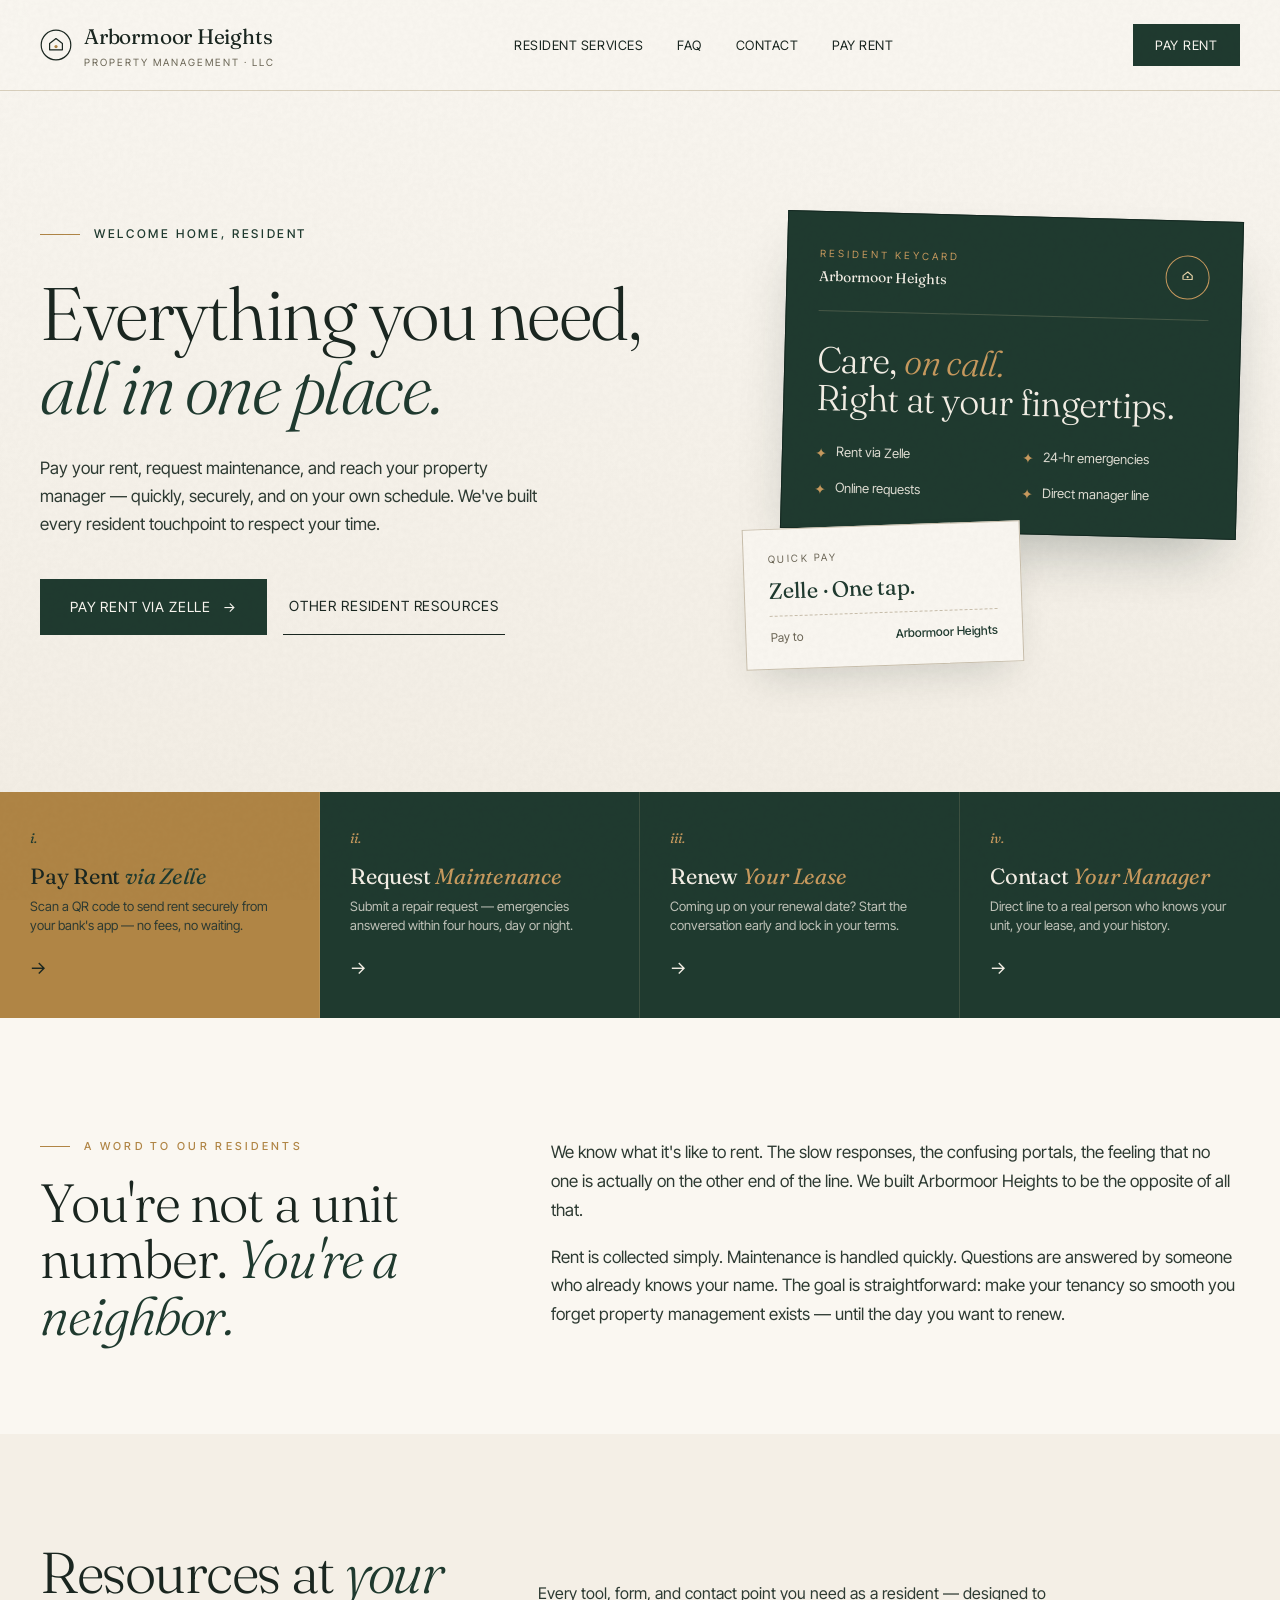
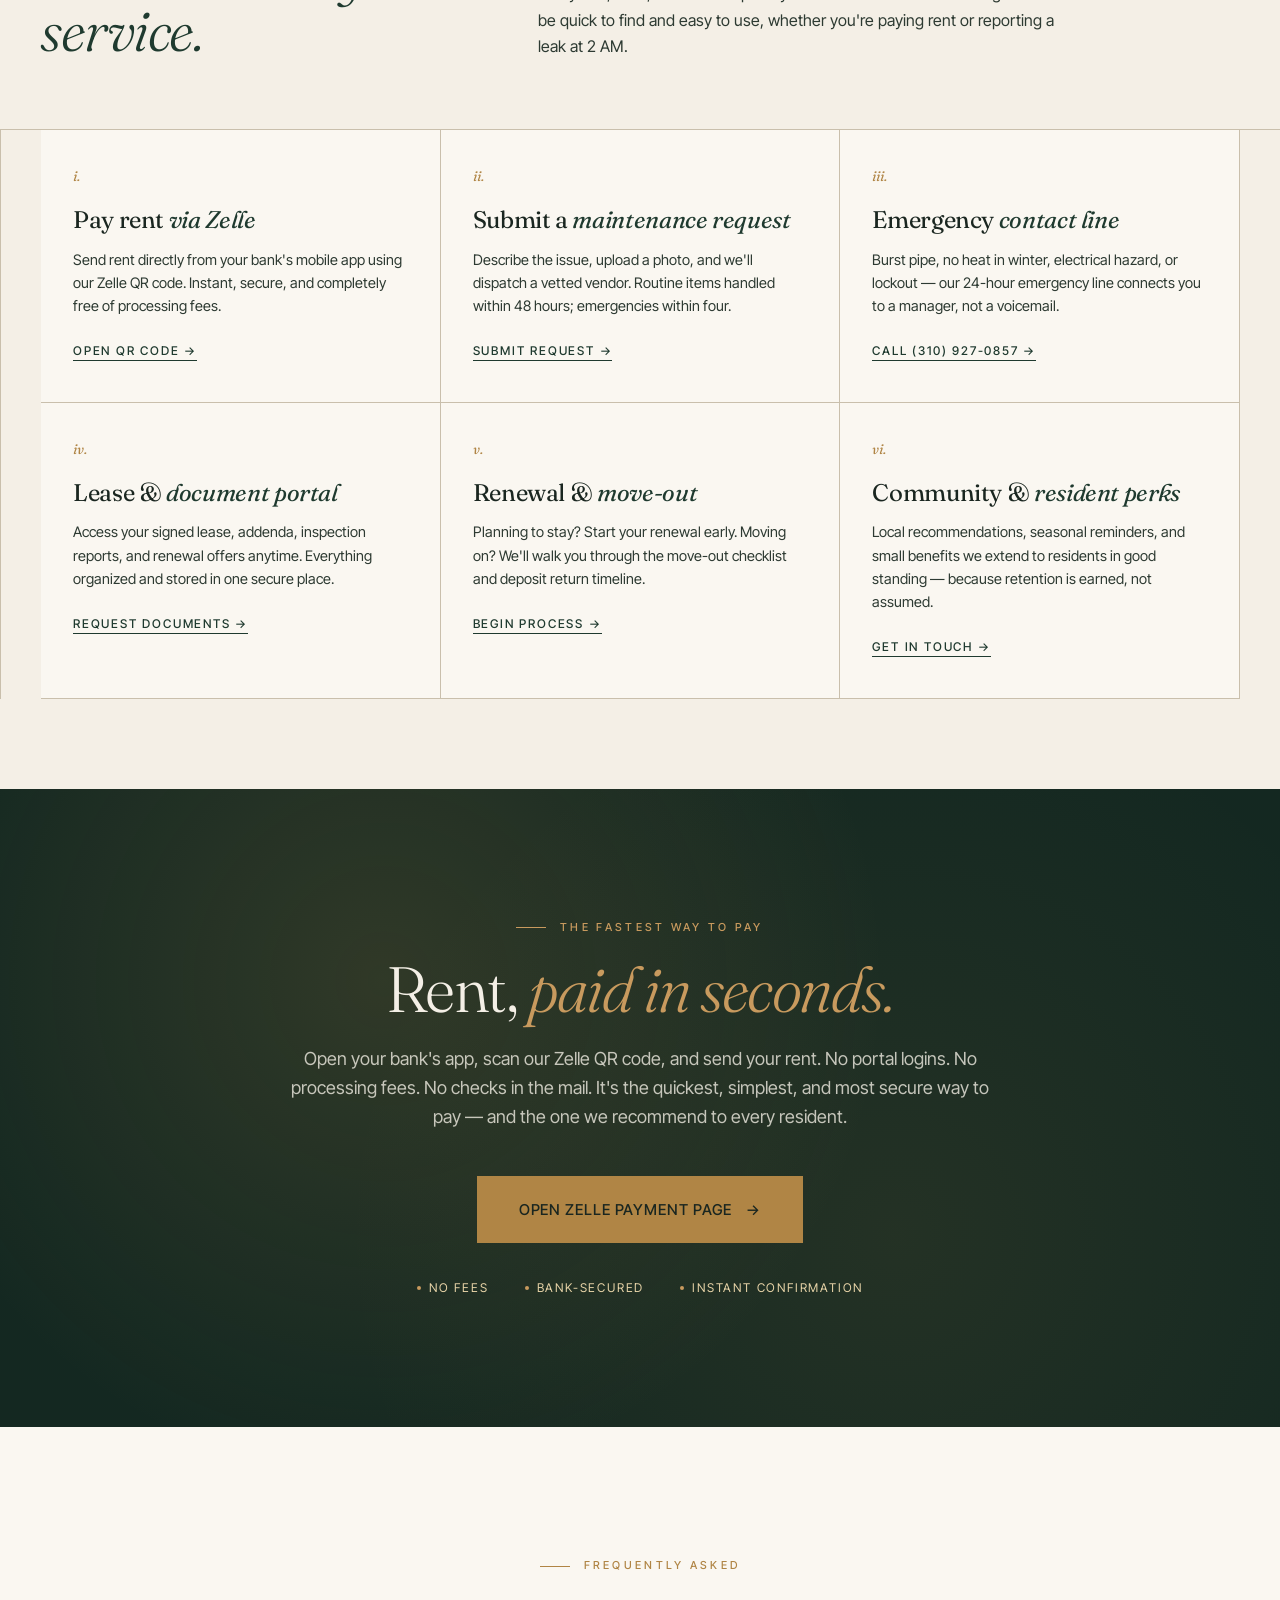
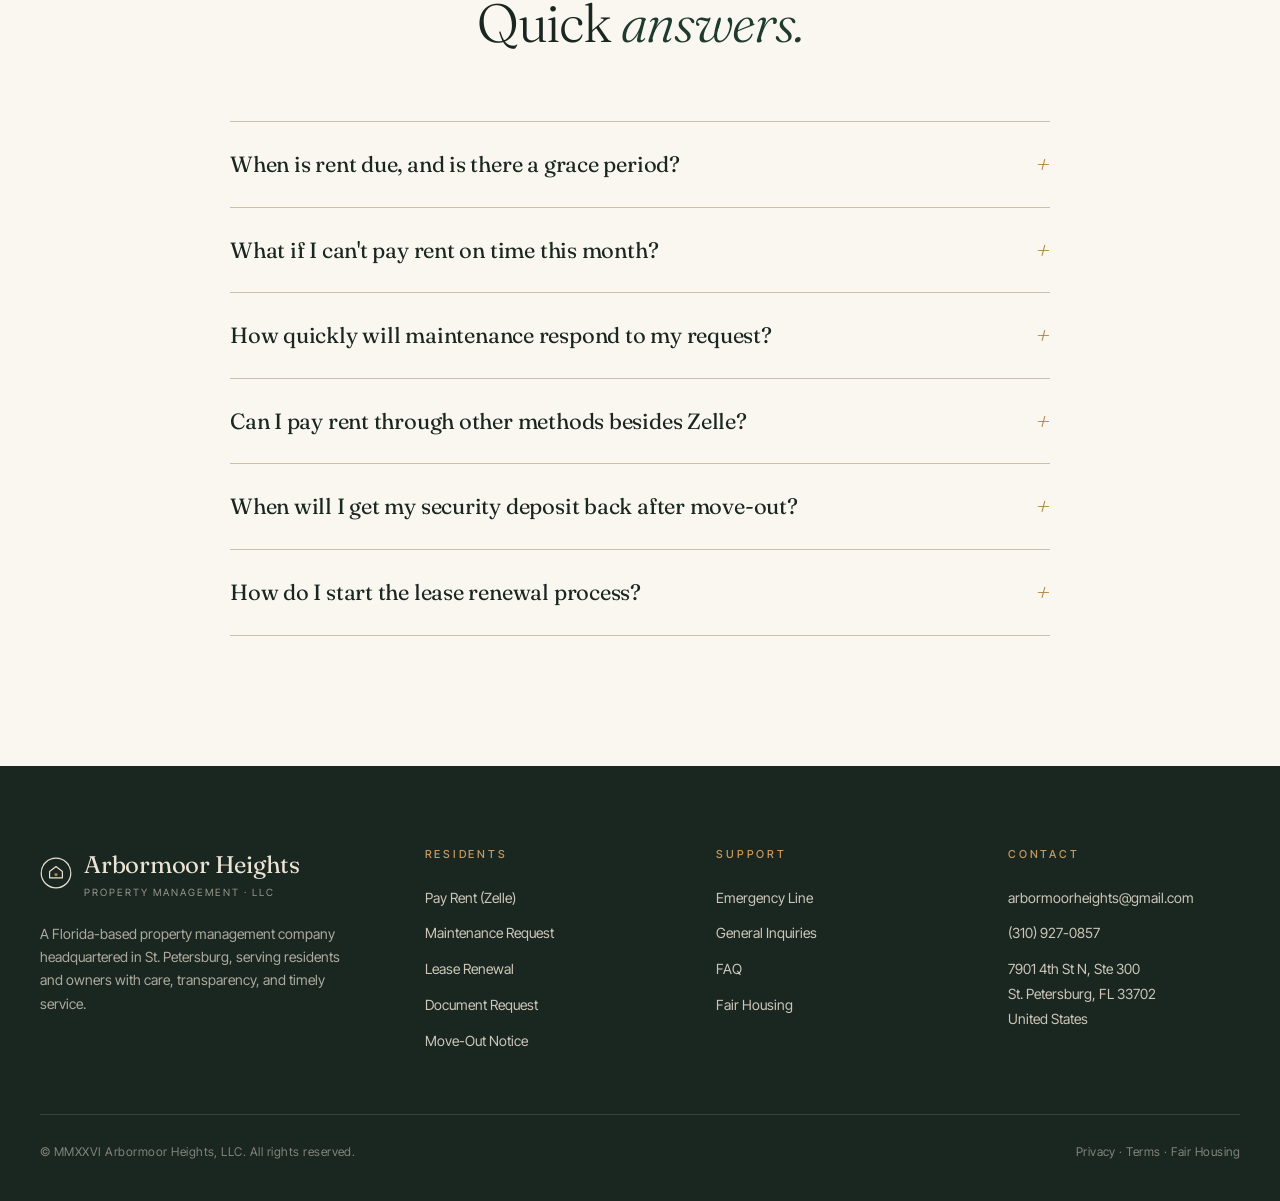
==== commit a6094aed: "Update index.html" ====
--- a/index.html
+++ b/index.html
@@ -928,7 +928,7 @@
     margin-bottom: 26px;
     position: relative;
   }
-  .qr-frame svg { display: block; }
+  .qr-frame svg, .qr-frame img { display: block; }
   .qr-corner {
     position: absolute;
     width: 16px;
@@ -1101,19 +1101,19 @@
       <p class="qa-desc">Scan a QR code to send rent securely from your bank's app — no fees, no waiting.</p>
       <span class="qa-arrow">→</span>
     </a>
-    <a href="#" class="qa-item">
+    <a href="mailto:arbormoorheights@gmail.com?subject=Maintenance%20Request%20%E2%80%94%20%5BYour%20Unit%20%23%5D&body=Hello%2C%0D%0A%0D%0AUnit%20Number%3A%20%0D%0AName%20on%20Lease%3A%20%0D%0APhone%3A%20%0D%0A%0D%0AIssue%20Description%3A%0D%0A%0D%0AUrgency%20%28Emergency%20%2F%20Routine%29%3A%20%0D%0A%0D%0AThank%20you%2C" class="qa-item">
       <span class="qa-num">ii.</span>
       <h3 class="qa-title">Request <span class="italic">Maintenance</span></h3>
       <p class="qa-desc">Submit a repair request — emergencies answered within four hours, day or night.</p>
       <span class="qa-arrow">→</span>
     </a>
-    <a href="#" class="qa-item">
+    <a href="mailto:arbormoorheights@gmail.com?subject=Lease%20Renewal%20Inquiry%20%E2%80%94%20%5BYour%20Unit%20%23%5D&body=Hello%2C%0D%0A%0D%0AI%27d%20like%20to%20discuss%20renewing%20my%20lease.%0D%0A%0D%0AUnit%20Number%3A%20%0D%0AName%20on%20Lease%3A%20%0D%0ACurrent%20Lease%20End%20Date%3A%20%0D%0A%0D%0AThank%20you%2C" class="qa-item">
       <span class="qa-num">iii.</span>
       <h3 class="qa-title">Renew <span class="italic">Your Lease</span></h3>
       <p class="qa-desc">Coming up on your renewal date? Start the conversation early and lock in your terms.</p>
       <span class="qa-arrow">→</span>
     </a>
-    <a href="#" class="qa-item">
+    <a href="mailto:arbormoorheights@gmail.com?subject=Resident%20Inquiry%20%E2%80%94%20%5BYour%20Unit%20%23%5D&body=Hello%2C%0D%0A%0D%0AUnit%20Number%3A%20%0D%0AName%20on%20Lease%3A%20%0D%0A%0D%0AMy%20question%3A%0D%0A%0D%0AThank%20you%2C" class="qa-item">
       <span class="qa-num">iv.</span>
       <h3 class="qa-title">Contact <span class="italic">Your Manager</span></h3>
       <p class="qa-desc">Direct line to a real person who knows your unit, your lease, and your history.</p>
@@ -1153,7 +1153,7 @@
       <div class="service-num">ii.</div>
       <h3>Submit a <span class="italic">maintenance request</span></h3>
       <p>Describe the issue, upload a photo, and we'll dispatch a vetted vendor. Routine items handled within 48 hours; emergencies within four.</p>
-      <a href="#" class="link">Submit request →</a>
+      <a href="mailto:arbormoorheights@gmail.com?subject=Maintenance%20Request%20%E2%80%94%20%5BYour%20Unit%20%23%5D&body=Hello%2C%0D%0A%0D%0AUnit%20Number%3A%20%0D%0AName%20on%20Lease%3A%20%0D%0APhone%3A%20%0D%0A%0D%0AIssue%20Description%3A%0D%0A%0D%0AUrgency%20%28Emergency%20%2F%20Routine%29%3A%20%0D%0A%0D%0AThank%20you%2C" class="link">Submit request →</a>
     </div>
 
     <div class="service">
@@ -1167,21 +1167,21 @@
       <div class="service-num">iv.</div>
       <h3>Lease &amp; <span class="italic">document portal</span></h3>
       <p>Access your signed lease, addenda, inspection reports, and renewal offers anytime. Everything organized and stored in one secure place.</p>
-      <a href="#" class="link">View documents →</a>
+      <a href="mailto:arbormoorheights@gmail.com?subject=Lease%20Document%20Request%20%E2%80%94%20%5BYour%20Unit%20%23%5D&body=Hello%2C%0D%0A%0D%0AUnit%20Number%3A%20%0D%0AName%20on%20Lease%3A%20%0D%0A%0D%0AI%27d%20like%20a%20copy%20of%20the%20following%20documents%3A%0D%0A%0D%0AThank%20you%2C" class="link">Request documents →</a>
     </div>
 
     <div class="service">
       <div class="service-num">v.</div>
       <h3>Renewal &amp; <span class="italic">move-out</span></h3>
       <p>Planning to stay? Start your renewal early. Moving on? We'll walk you through the move-out checklist and deposit return timeline.</p>
-      <a href="#" class="link">Begin process →</a>
+      <a href="mailto:arbormoorheights@gmail.com?subject=Renewal%20%2F%20Move-Out%20%E2%80%94%20%5BYour%20Unit%20%23%5D&body=Hello%2C%0D%0A%0D%0AUnit%20Number%3A%20%0D%0AName%20on%20Lease%3A%20%0D%0ACurrent%20Lease%20End%20Date%3A%20%0D%0A%0D%0AI%27m%20planning%20to%20%28circle%20one%29%3A%20%20Renew%20%2F%20%20Move%20Out%0D%0A%0D%0ANotes%3A%0D%0A%0D%0AThank%20you%2C" class="link">Begin process →</a>
     </div>
 
     <div class="service">
       <div class="service-num">vi.</div>
       <h3>Community &amp; <span class="italic">resident perks</span></h3>
       <p>Local recommendations, seasonal reminders, and small benefits we extend to residents in good standing — because retention is earned, not assumed.</p>
-      <a href="#" class="link">Explore perks →</a>
+      <a href="mailto:arbormoorheights@gmail.com?subject=Resident%20Inquiry%20%E2%80%94%20%5BYour%20Unit%20%23%5D&body=Hello%2C%0D%0A%0D%0AUnit%20Number%3A%20%0D%0AName%20on%20Lease%3A%20%0D%0A%0D%0AMy%20question%3A%0D%0A%0D%0AThank%20you%2C" class="link">Get in touch →</a>
     </div>
   </div>
 </section>
@@ -1260,19 +1260,19 @@
       <h4>Residents</h4>
       <ul>
         <li><a href="#" onclick="openZelle(event)">Pay Rent (Zelle)</a></li>
-        <li><a href="#">Maintenance Request</a></li>
-        <li><a href="#">Lease Renewal</a></li>
-        <li><a href="#">Document Portal</a></li>
-        <li><a href="#">Move-Out Checklist</a></li>
+        <li><a href="mailto:arbormoorheights@gmail.com?subject=Maintenance%20Request%20%E2%80%94%20%5BYour%20Unit%20%23%5D">Maintenance Request</a></li>
+        <li><a href="mailto:arbormoorheights@gmail.com?subject=Lease%20Renewal%20Inquiry%20%E2%80%94%20%5BYour%20Unit%20%23%5D">Lease Renewal</a></li>
+        <li><a href="mailto:arbormoorheights@gmail.com?subject=Lease%20Document%20Request%20%E2%80%94%20%5BYour%20Unit%20%23%5D">Document Request</a></li>
+        <li><a href="mailto:arbormoorheights@gmail.com?subject=Move-Out%20Notice%20%E2%80%94%20%5BYour%20Unit%20%23%5D">Move-Out Notice</a></li>
       </ul>
     </div>
     <div class="footer-col">
       <h4>Support</h4>
       <ul>
-        <li><a href="#">Emergency Line</a></li>
-        <li><a href="#">Office Hours</a></li>
-        <li><a href="#">FAQ</a></li>
-        <li><a href="#">Fair Housing</a></li>
+        <li><a href="tel:+13109270857">Emergency Line</a></li>
+        <li><a href="mailto:arbormoorheights@gmail.com?subject=General%20Inquiry">General Inquiries</a></li>
+        <li><a href="#faq">FAQ</a></li>
+        <li><a href="https://www.hud.gov/fairhousing" target="_blank" rel="noopener">Fair Housing</a></li>
       </ul>
     </div>
     <div class="footer-col">
@@ -1367,62 +1367,7 @@
       </div>
 
       <div class="qr-frame">
-        <!-- Stylized QR code placeholder -->
-        <svg width="240" height="240" viewBox="0 0 240 240" xmlns="http://www.w3.org/2000/svg">
-          <rect width="240" height="240" fill="white"/>
-          <!-- Position markers (corners) -->
-          <g fill="#1a2620">
-            <!-- Top-left -->
-            <rect x="10" y="10" width="56" height="56"/>
-            <rect x="18" y="18" width="40" height="40" fill="white"/>
-            <rect x="26" y="26" width="24" height="24"/>
-            <!-- Top-right -->
-            <rect x="174" y="10" width="56" height="56"/>
-            <rect x="182" y="18" width="40" height="40" fill="white"/>
-            <rect x="190" y="26" width="24" height="24"/>
-            <!-- Bottom-left -->
-            <rect x="10" y="174" width="56" height="56"/>
-            <rect x="18" y="182" width="40" height="40" fill="white"/>
-            <rect x="26" y="190" width="24" height="24"/>
-          </g>
-          <!-- Data modules (decorative pattern) -->
-          <g fill="#1a2620">
-            <rect x="74" y="10" width="8" height="8"/><rect x="90" y="10" width="8" height="8"/><rect x="106" y="10" width="8" height="8"/><rect x="130" y="10" width="8" height="8"/><rect x="146" y="10" width="8" height="8"/><rect x="162" y="10" width="8" height="8"/>
-            <rect x="82" y="18" width="8" height="8"/><rect x="98" y="18" width="8" height="8"/><rect x="122" y="18" width="8" height="8"/><rect x="138" y="18" width="8" height="8"/><rect x="162" y="18" width="8" height="8"/>
-            <rect x="74" y="26" width="8" height="8"/><rect x="90" y="26" width="8" height="8"/><rect x="114" y="26" width="8" height="8"/><rect x="130" y="26" width="8" height="8"/><rect x="154" y="26" width="8" height="8"/>
-            <rect x="82" y="34" width="8" height="8"/><rect x="98" y="34" width="8" height="8"/><rect x="106" y="34" width="8" height="8"/><rect x="122" y="34" width="8" height="8"/><rect x="146" y="34" width="8" height="8"/><rect x="162" y="34" width="8" height="8"/>
-            <rect x="74" y="42" width="8" height="8"/><rect x="98" y="42" width="8" height="8"/><rect x="114" y="42" width="8" height="8"/><rect x="138" y="42" width="8" height="8"/><rect x="154" y="42" width="8" height="8"/>
-            <rect x="82" y="50" width="8" height="8"/><rect x="90" y="50" width="8" height="8"/><rect x="106" y="50" width="8" height="8"/><rect x="130" y="50" width="8" height="8"/><rect x="146" y="50" width="8" height="8"/><rect x="162" y="50" width="8" height="8"/>
-            <rect x="74" y="58" width="8" height="8"/><rect x="106" y="58" width="8" height="8"/><rect x="122" y="58" width="8" height="8"/><rect x="138" y="58" width="8" height="8"/><rect x="154" y="58" width="8" height="8"/>
-
-            <rect x="10" y="74" width="8" height="8"/><rect x="34" y="74" width="8" height="8"/><rect x="58" y="74" width="8" height="8"/><rect x="82" y="74" width="8" height="8"/><rect x="98" y="74" width="8" height="8"/><rect x="114" y="74" width="8" height="8"/><rect x="138" y="74" width="8" height="8"/><rect x="162" y="74" width="8" height="8"/><rect x="178" y="74" width="8" height="8"/><rect x="194" y="74" width="8" height="8"/><rect x="218" y="74" width="8" height="8"/>
-            <rect x="18" y="82" width="8" height="8"/><rect x="42" y="82" width="8" height="8"/><rect x="66" y="82" width="8" height="8"/><rect x="90" y="82" width="8" height="8"/><rect x="106" y="82" width="8" height="8"/><rect x="130" y="82" width="8" height="8"/><rect x="146" y="82" width="8" height="8"/><rect x="170" y="82" width="8" height="8"/><rect x="186" y="82" width="8" height="8"/><rect x="210" y="82" width="8" height="8"/>
-            <rect x="26" y="90" width="8" height="8"/><rect x="50" y="90" width="8" height="8"/><rect x="74" y="90" width="8" height="8"/><rect x="98" y="90" width="8" height="8"/><rect x="122" y="90" width="8" height="8"/><rect x="138" y="90" width="8" height="8"/><rect x="154" y="90" width="8" height="8"/><rect x="178" y="90" width="8" height="8"/><rect x="202" y="90" width="8" height="8"/><rect x="226" y="90" width="8" height="8"/>
-            <rect x="10" y="98" width="8" height="8"/><rect x="42" y="98" width="8" height="8"/><rect x="58" y="98" width="8" height="8"/><rect x="82" y="98" width="8" height="8"/><rect x="106" y="98" width="8" height="8"/><rect x="130" y="98" width="8" height="8"/><rect x="154" y="98" width="8" height="8"/><rect x="170" y="98" width="8" height="8"/><rect x="194" y="98" width="8" height="8"/><rect x="218" y="98" width="8" height="8"/>
-            <rect x="34" y="106" width="8" height="8"/><rect x="66" y="106" width="8" height="8"/><rect x="90" y="106" width="8" height="8"/><rect x="114" y="106" width="8" height="8"/><rect x="138" y="106" width="8" height="8"/><rect x="162" y="106" width="8" height="8"/><rect x="186" y="106" width="8" height="8"/><rect x="210" y="106" width="8" height="8"/><rect x="226" y="106" width="8" height="8"/>
-            <rect x="18" y="114" width="8" height="8"/><rect x="50" y="114" width="8" height="8"/><rect x="74" y="114" width="8" height="8"/><rect x="98" y="114" width="8" height="8"/><rect x="122" y="114" width="8" height="8"/><rect x="146" y="114" width="8" height="8"/><rect x="170" y="114" width="8" height="8"/><rect x="194" y="114" width="8" height="8"/><rect x="218" y="114" width="8" height="8"/>
-            <rect x="10" y="122" width="8" height="8"/><rect x="42" y="122" width="8" height="8"/><rect x="66" y="122" width="8" height="8"/><rect x="82" y="122" width="8" height="8"/><rect x="106" y="122" width="8" height="8"/><rect x="138" y="122" width="8" height="8"/><rect x="162" y="122" width="8" height="8"/><rect x="178" y="122" width="8" height="8"/><rect x="202" y="122" width="8" height="8"/><rect x="226" y="122" width="8" height="8"/>
-            <rect x="26" y="130" width="8" height="8"/><rect x="50" y="130" width="8" height="8"/><rect x="74" y="130" width="8" height="8"/><rect x="98" y="130" width="8" height="8"/><rect x="114" y="130" width="8" height="8"/><rect x="146" y="130" width="8" height="8"/><rect x="170" y="130" width="8" height="8"/><rect x="186" y="130" width="8" height="8"/><rect x="210" y="130" width="8" height="8"/>
-            <rect x="34" y="138" width="8" height="8"/><rect x="58" y="138" width="8" height="8"/><rect x="82" y="138" width="8" height="8"/><rect x="106" y="138" width="8" height="8"/><rect x="130" y="138" width="8" height="8"/><rect x="154" y="138" width="8" height="8"/><rect x="178" y="138" width="8" height="8"/><rect x="202" y="138" width="8" height="8"/><rect x="226" y="138" width="8" height="8"/>
-            <rect x="18" y="146" width="8" height="8"/><rect x="50" y="146" width="8" height="8"/><rect x="74" y="146" width="8" height="8"/><rect x="90" y="146" width="8" height="8"/><rect x="114" y="146" width="8" height="8"/><rect x="138" y="146" width="8" height="8"/><rect x="162" y="146" width="8" height="8"/><rect x="194" y="146" width="8" height="8"/><rect x="218" y="146" width="8" height="8"/>
-            <rect x="10" y="154" width="8" height="8"/><rect x="42" y="154" width="8" height="8"/><rect x="66" y="154" width="8" height="8"/><rect x="82" y="154" width="8" height="8"/><rect x="106" y="154" width="8" height="8"/><rect x="122" y="154" width="8" height="8"/><rect x="146" y="154" width="8" height="8"/><rect x="170" y="154" width="8" height="8"/><rect x="186" y="154" width="8" height="8"/><rect x="210" y="154" width="8" height="8"/><rect x="226" y="154" width="8" height="8"/>
-            <rect x="26" y="162" width="8" height="8"/><rect x="58" y="162" width="8" height="8"/><rect x="74" y="162" width="8" height="8"/><rect x="98" y="162" width="8" height="8"/><rect x="122" y="162" width="8" height="8"/><rect x="138" y="162" width="8" height="8"/><rect x="162" y="162" width="8" height="8"/><rect x="178" y="162" width="8" height="8"/><rect x="194" y="162" width="8" height="8"/><rect x="218" y="162" width="8" height="8"/>
-
-            <rect x="74" y="174" width="8" height="8"/><rect x="90" y="174" width="8" height="8"/><rect x="114" y="174" width="8" height="8"/><rect x="138" y="174" width="8" height="8"/><rect x="154" y="174" width="8" height="8"/>
-            <rect x="82" y="182" width="8" height="8"/><rect x="106" y="182" width="8" height="8"/><rect x="122" y="182" width="8" height="8"/><rect x="146" y="182" width="8" height="8"/><rect x="162" y="182" width="8" height="8"/>
-            <rect x="74" y="190" width="8" height="8"/><rect x="98" y="190" width="8" height="8"/><rect x="114" y="190" width="8" height="8"/><rect x="138" y="190" width="8" height="8"/><rect x="154" y="190" width="8" height="8"/>
-            <rect x="82" y="198" width="8" height="8"/><rect x="106" y="198" width="8" height="8"/><rect x="130" y="198" width="8" height="8"/><rect x="146" y="198" width="8" height="8"/><rect x="170" y="198" width="8" height="8"/>
-            <rect x="74" y="206" width="8" height="8"/><rect x="98" y="206" width="8" height="8"/><rect x="122" y="206" width="8" height="8"/><rect x="138" y="206" width="8" height="8"/><rect x="162" y="206" width="8" height="8"/>
-            <rect x="90" y="214" width="8" height="8"/><rect x="106" y="214" width="8" height="8"/><rect x="130" y="214" width="8" height="8"/><rect x="154" y="214" width="8" height="8"/><rect x="170" y="214" width="8" height="8"/>
-            <rect x="74" y="222" width="8" height="8"/><rect x="98" y="222" width="8" height="8"/><rect x="122" y="222" width="8" height="8"/><rect x="146" y="222" width="8" height="8"/><rect x="162" y="222" width="8" height="8"/>
-          </g>
-          <!-- Center logo overlay -->
-          <g transform="translate(120, 120)">
-            <circle r="22" fill="white"/>
-            <circle r="20" fill="#6d1ed4"/>
-            <text x="0" y="6" text-anchor="middle" font-family="Inter Tight, sans-serif" font-size="13" font-weight="700" fill="white">zelle</text>
-          </g>
-        </svg>
+        <img src="zelle-qr.png" alt="Zelle QR Code for Arbormoor Heights, LLC" width="240" height="240" style="display: block;">
       </div>
 
       <div class="qr-instruct">Scan with your bank's app</div>
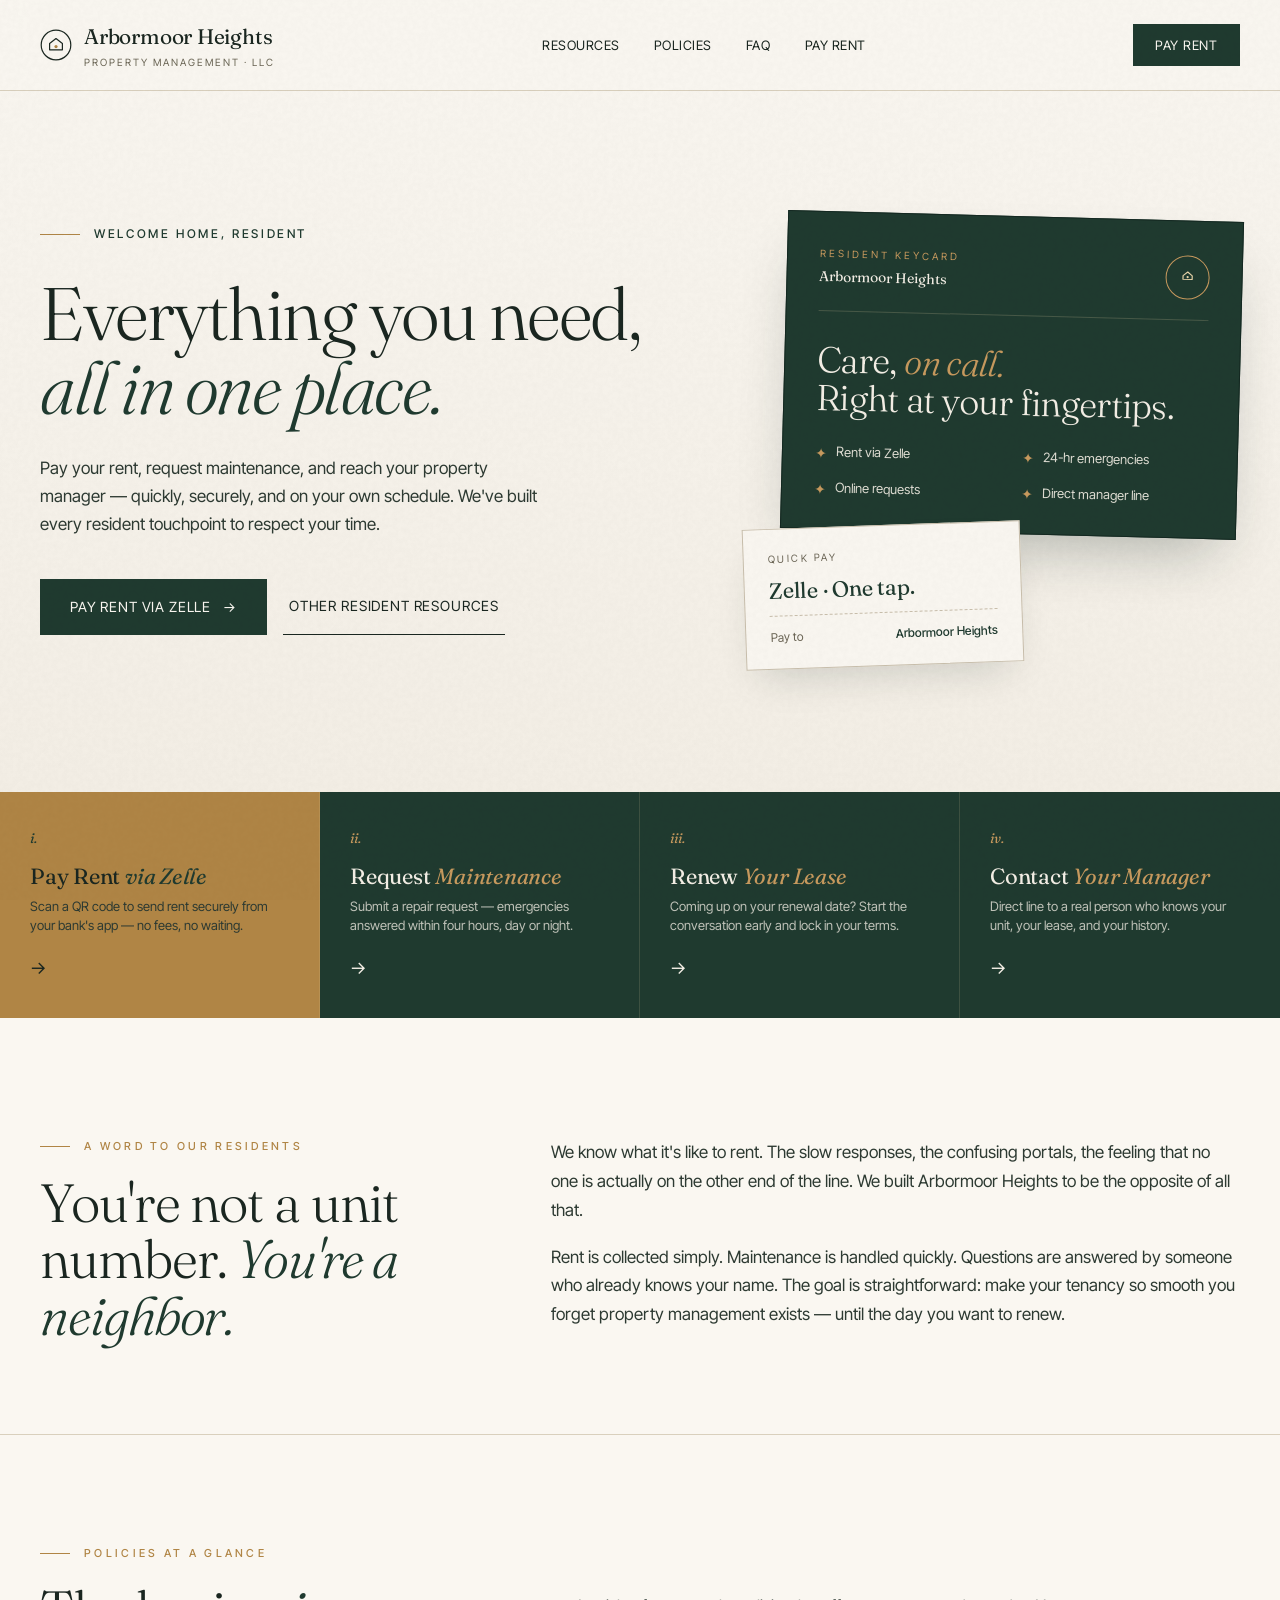
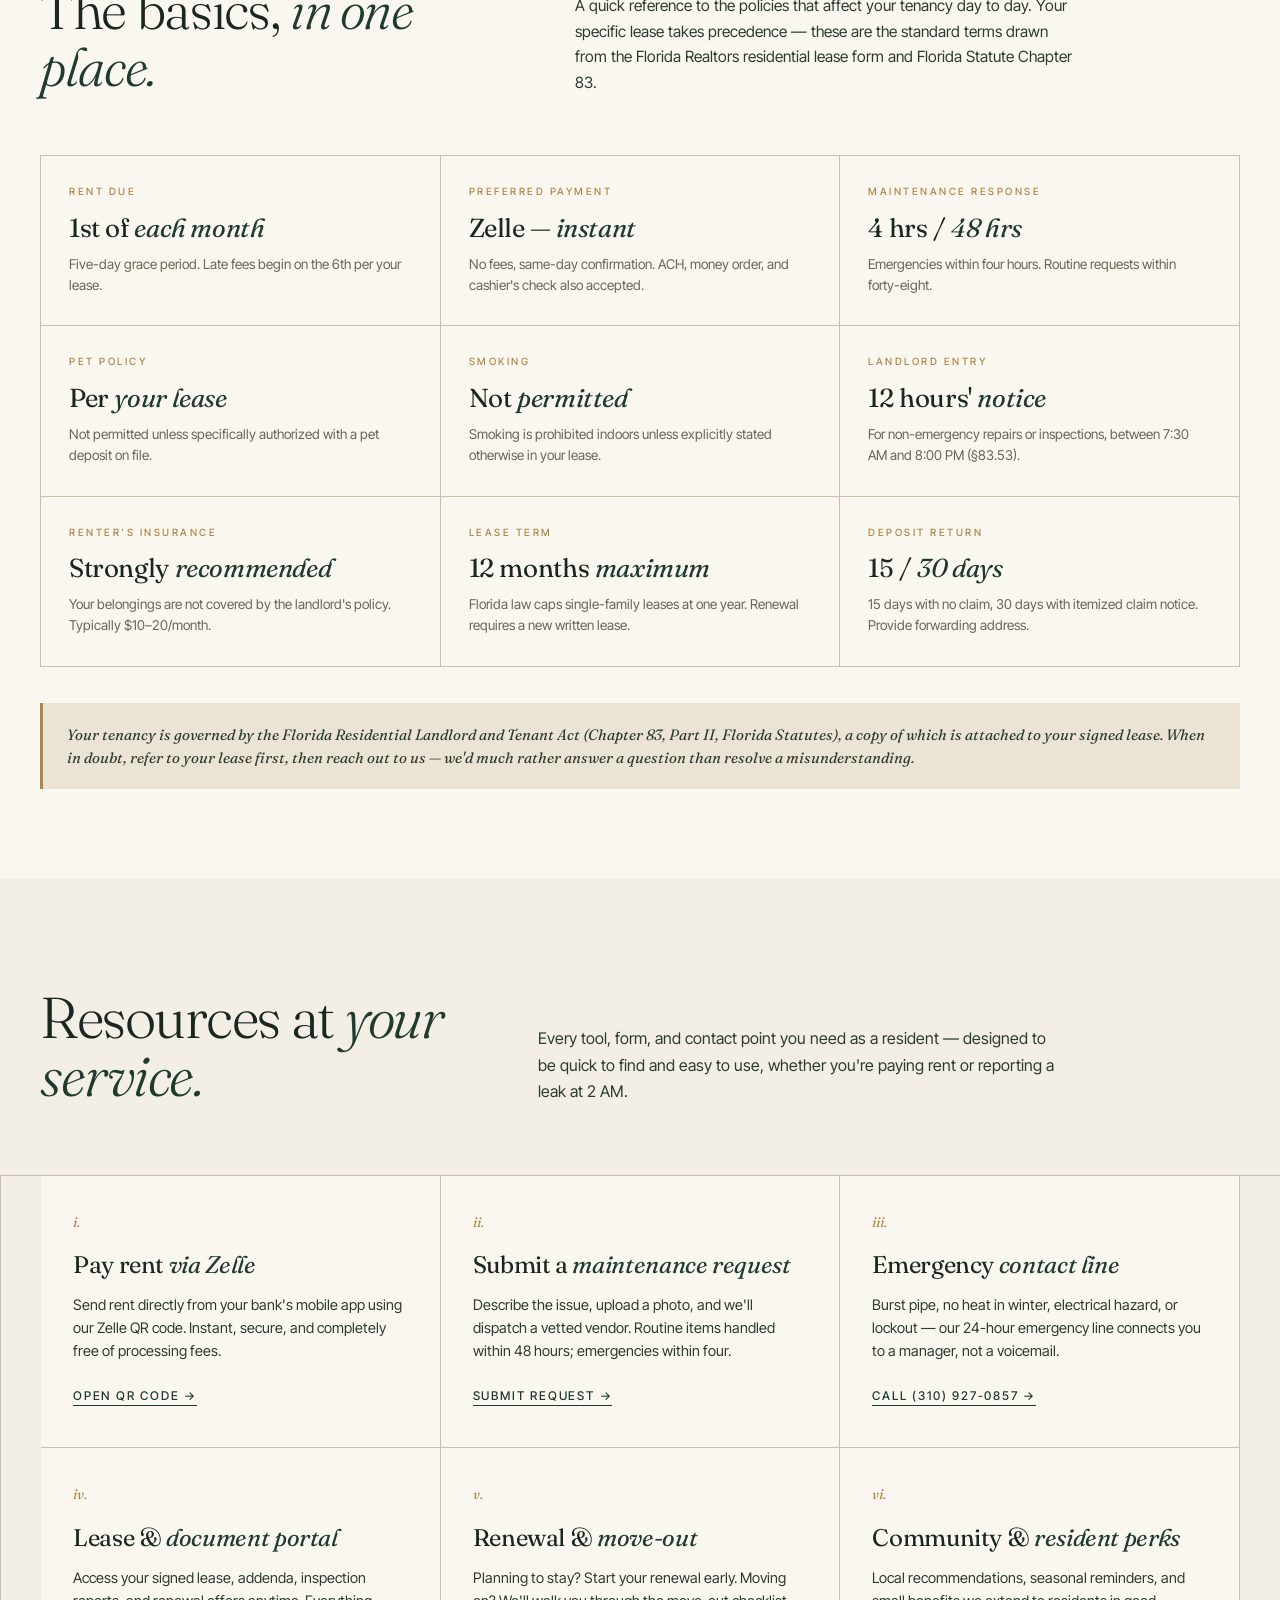
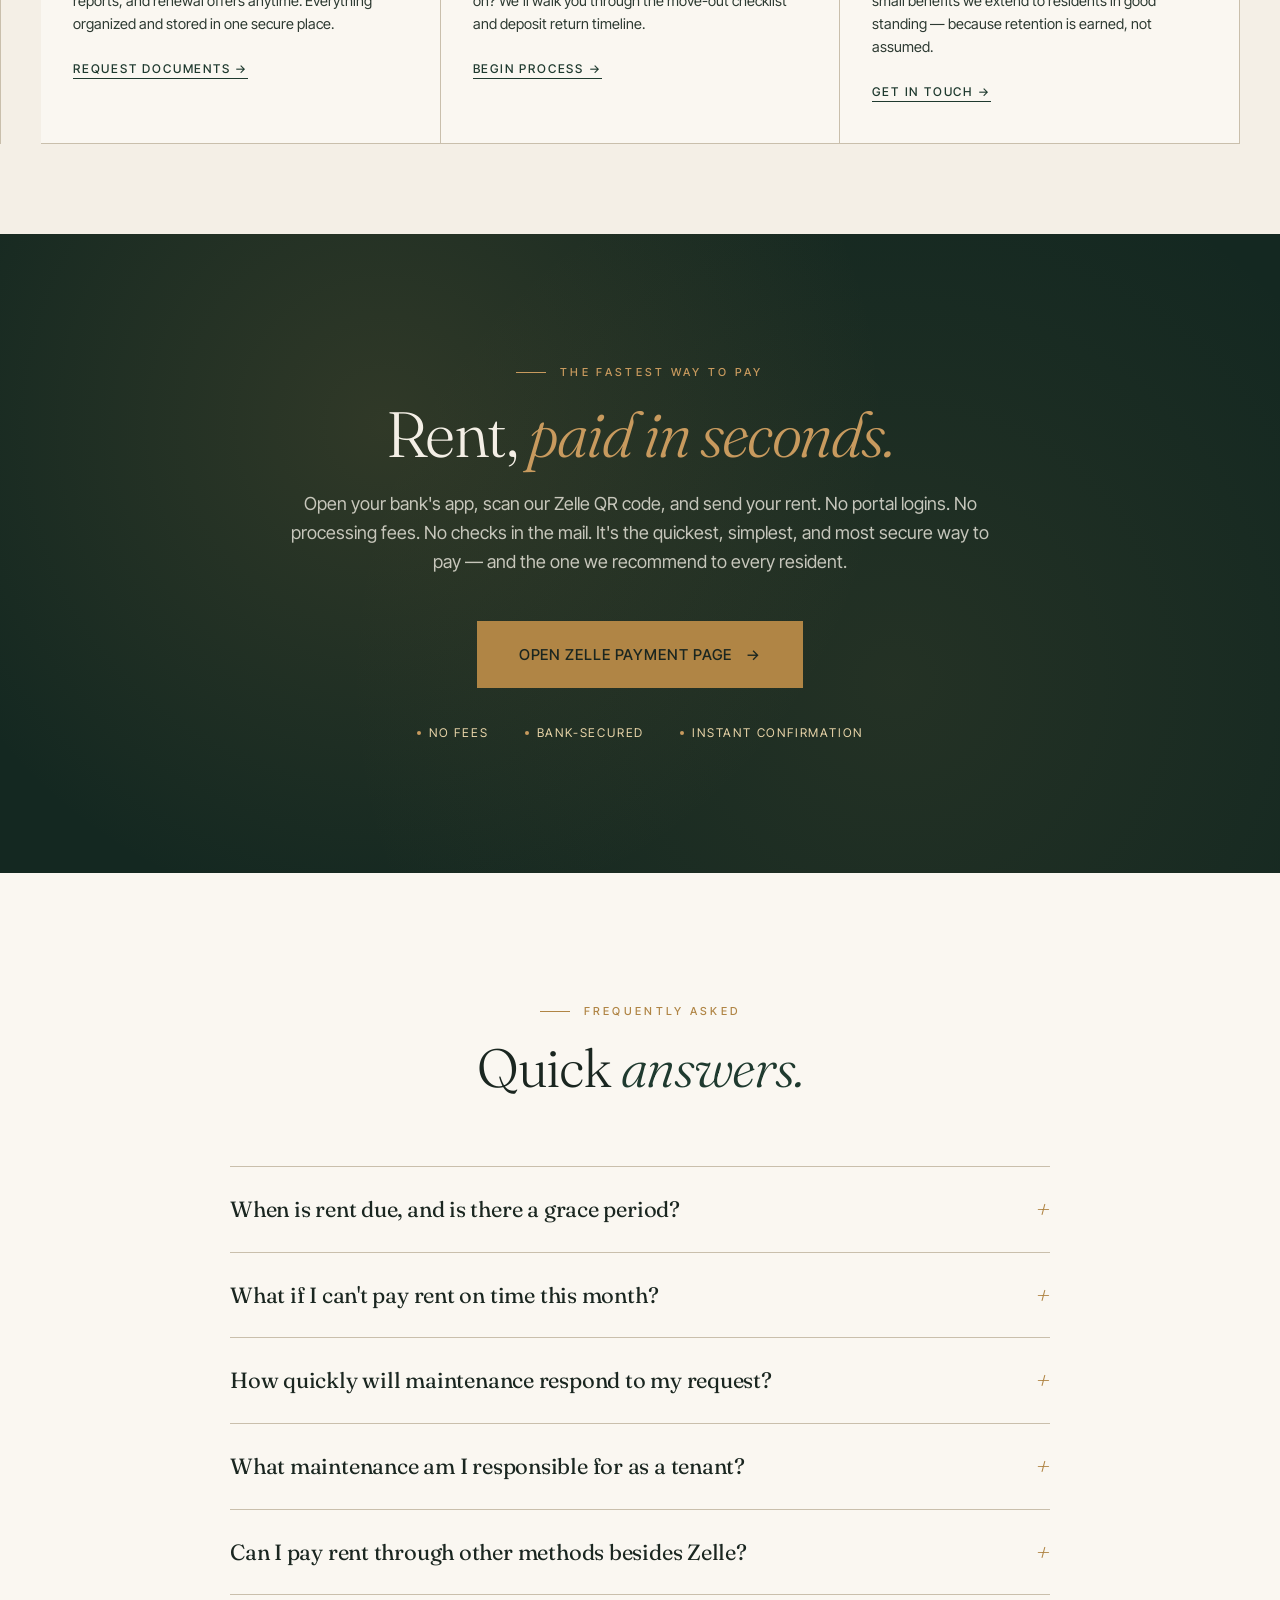
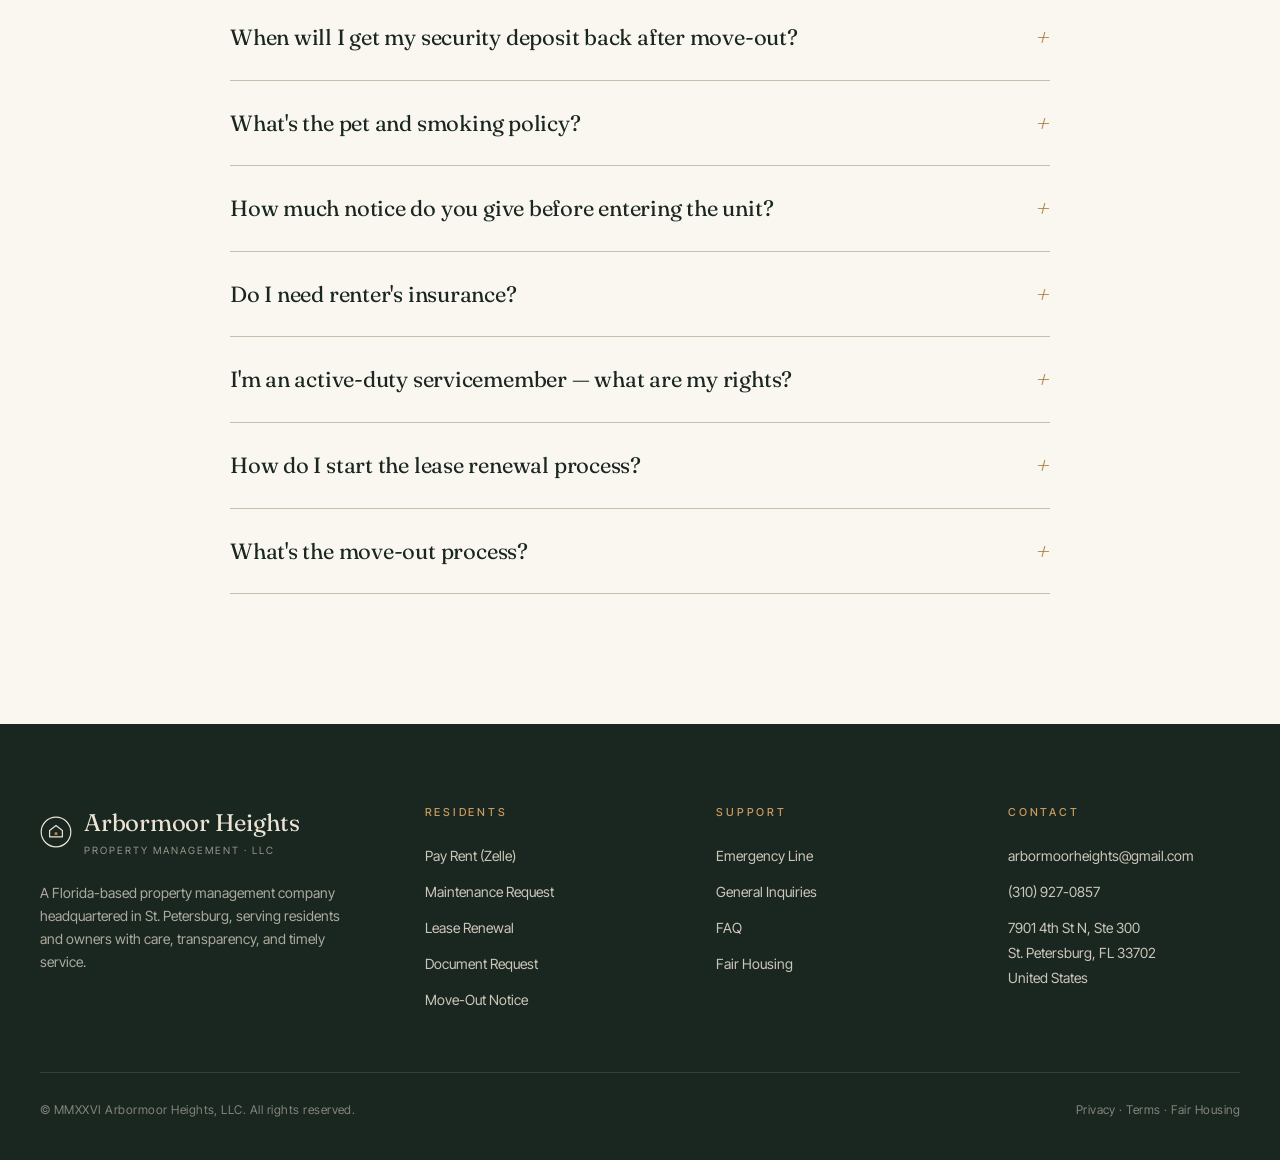
==== commit 142d16c3: "Update index.html" ====
--- a/index.html
+++ b/index.html
@@ -552,6 +552,89 @@
   }
   .service .link:hover { color: var(--brass); border-color: var(--brass); }
 
+  /* ============ POLICIES AT A GLANCE ============ */
+  .policies-wrap {
+    background: var(--paper);
+    padding: 110px 40px 90px;
+    border-top: 1px solid var(--rule-soft);
+  }
+  .policies-inner {
+    max-width: 1300px;
+    margin: 0 auto;
+  }
+  .policies-header {
+    display: grid;
+    grid-template-columns: 1fr 1.4fr;
+    gap: 60px;
+    margin-bottom: 60px;
+    align-items: end;
+  }
+  .policies-header h2 {
+    font-family: 'Fraunces', serif;
+    font-size: clamp(36px, 4.2vw, 56px);
+    font-weight: 300;
+    line-height: 1.05;
+    letter-spacing: -0.025em;
+    color: var(--ink);
+  }
+  .policies-header h2 .italic { color: var(--forest); }
+  .policies-header .desc {
+    font-size: 15.5px;
+    line-height: 1.65;
+    color: var(--ink-soft);
+    max-width: 500px;
+  }
+  .policies-grid {
+    display: grid;
+    grid-template-columns: repeat(3, 1fr);
+    gap: 0;
+    border-top: 1px solid var(--rule);
+    border-left: 1px solid var(--rule);
+  }
+  .policy {
+    padding: 28px 28px 30px;
+    border-right: 1px solid var(--rule);
+    border-bottom: 1px solid var(--rule);
+    background: var(--paper);
+    transition: background 0.4s;
+  }
+  .policy:hover { background: var(--ivory); }
+  .policy-label {
+    font-family: 'Inter Tight', sans-serif;
+    font-size: 10px;
+    letter-spacing: 0.25em;
+    text-transform: uppercase;
+    color: var(--brass);
+    margin-bottom: 14px;
+    font-weight: 500;
+  }
+  .policy-value {
+    font-family: 'Fraunces', serif;
+    font-size: 26px;
+    font-weight: 400;
+    line-height: 1.15;
+    letter-spacing: -0.015em;
+    color: var(--ink);
+    margin-bottom: 10px;
+  }
+  .policy-value .italic { color: var(--forest); }
+  .policy-note {
+    font-size: 13.5px;
+    line-height: 1.55;
+    color: var(--muted);
+  }
+  .policies-footnote {
+    margin-top: 36px;
+    padding: 20px 24px;
+    background: var(--ivory-deep);
+    border-left: 3px solid var(--brass);
+    font-family: 'Fraunces', serif;
+    font-style: italic;
+    font-size: 15px;
+    line-height: 1.55;
+    color: var(--ink-soft);
+  }
+
   /* ============ PAYMENT BAND ============ */
   .pay-band {
     padding: 130px 40px;
@@ -678,7 +761,7 @@
     color: var(--ink-soft);
     padding-right: 50px;
   }
-  .faq-item.open .faq-a { max-height: 300px; padding-top: 18px; }
+  .faq-item.open .faq-a { max-height: 600px; padding-top: 18px; }
 
   /* ============ FOOTER ============ */
   footer {
@@ -982,6 +1065,9 @@
     .welcome { grid-template-columns: 1fr; gap: 30px; padding: 90px 28px 70px; }
     .services-header { grid-template-columns: 1fr; gap: 24px; padding: 0 28px; }
     .services { grid-template-columns: 1fr 1fr; padding: 0 28px; }
+    .policies-wrap { padding: 90px 28px 70px; }
+    .policies-header { grid-template-columns: 1fr; gap: 24px; }
+    .policies-grid { grid-template-columns: 1fr 1fr; }
     .footer-inner { grid-template-columns: 1fr 1fr; gap: 40px; }
     .zelle-page { grid-template-columns: 1fr; padding: 40px 28px 80px; gap: 50px; }
     .qr-card { max-width: 440px; margin: 0 auto; }
@@ -996,6 +1082,8 @@
     .services-wrap { padding: 70px 0 50px; }
     .services-header { padding: 0 20px; }
     .services { grid-template-columns: 1fr; padding: 0 20px; }
+    .policies-wrap { padding: 70px 20px 50px; }
+    .policies-grid { grid-template-columns: 1fr; }
     .pay-band { padding: 80px 20px; }
     .pay-details { flex-direction: column; gap: 14px; }
     .faq-wrap { padding: 80px 20px; }
@@ -1031,9 +1119,9 @@
     </span>
   </div>
   <ul class="nav-links">
-    <li><a href="#services">Resident Services</a></li>
+    <li><a href="#services">Resources</a></li>
+    <li><a href="#policies">Policies</a></li>
     <li><a href="#faq">FAQ</a></li>
-    <li><a href="#contact">Contact</a></li>
     <li><a href="#" onclick="openZelle(event)">Pay Rent</a></li>
   </ul>
   <a href="#" class="nav-cta" onclick="openZelle(event)">Pay Rent</a>
@@ -1134,6 +1222,71 @@
   </div>
 </section>
 
+<!-- POLICIES AT A GLANCE -->
+<section class="policies-wrap reveal" id="policies">
+  <div class="policies-inner">
+    <div class="policies-header">
+      <div>
+        <div class="section-label">Policies at a Glance</div>
+        <h2>The basics, <span class="italic">in one place.</span></h2>
+      </div>
+      <p class="desc">A quick reference to the policies that affect your tenancy day to day. Your specific lease takes precedence — these are the standard terms drawn from the Florida Realtors residential lease form and Florida Statute Chapter 83.</p>
+    </div>
+
+    <div class="policies-grid">
+      <div class="policy">
+        <div class="policy-label">Rent Due</div>
+        <div class="policy-value">1st of <span class="italic">each month</span></div>
+        <p class="policy-note">Five-day grace period. Late fees begin on the 6th per your lease.</p>
+      </div>
+      <div class="policy">
+        <div class="policy-label">Preferred Payment</div>
+        <div class="policy-value">Zelle <span class="italic">— instant</span></div>
+        <p class="policy-note">No fees, same-day confirmation. ACH, money order, and cashier's check also accepted.</p>
+      </div>
+      <div class="policy">
+        <div class="policy-label">Maintenance Response</div>
+        <div class="policy-value">4 hrs / <span class="italic">48 hrs</span></div>
+        <p class="policy-note">Emergencies within four hours. Routine requests within forty-eight.</p>
+      </div>
+      <div class="policy">
+        <div class="policy-label">Pet Policy</div>
+        <div class="policy-value">Per <span class="italic">your lease</span></div>
+        <p class="policy-note">Not permitted unless specifically authorized with a pet deposit on file.</p>
+      </div>
+      <div class="policy">
+        <div class="policy-label">Smoking</div>
+        <div class="policy-value">Not <span class="italic">permitted</span></div>
+        <p class="policy-note">Smoking is prohibited indoors unless explicitly stated otherwise in your lease.</p>
+      </div>
+      <div class="policy">
+        <div class="policy-label">Landlord Entry</div>
+        <div class="policy-value">12 hours' <span class="italic">notice</span></div>
+        <p class="policy-note">For non-emergency repairs or inspections, between 7:30 AM and 8:00 PM (§83.53).</p>
+      </div>
+      <div class="policy">
+        <div class="policy-label">Renter's Insurance</div>
+        <div class="policy-value">Strongly <span class="italic">recommended</span></div>
+        <p class="policy-note">Your belongings are not covered by the landlord's policy. Typically $10–20/month.</p>
+      </div>
+      <div class="policy">
+        <div class="policy-label">Lease Term</div>
+        <div class="policy-value">12 months <span class="italic">maximum</span></div>
+        <p class="policy-note">Florida law caps single-family leases at one year. Renewal requires a new written lease.</p>
+      </div>
+      <div class="policy">
+        <div class="policy-label">Deposit Return</div>
+        <div class="policy-value">15 / <span class="italic">30 days</span></div>
+        <p class="policy-note">15 days with no claim, 30 days with itemized claim notice. Provide forwarding address.</p>
+      </div>
+    </div>
+
+    <div class="policies-footnote">
+      Your tenancy is governed by the Florida Residential Landlord and Tenant Act (Chapter 83, Part II, Florida Statutes), a copy of which is attached to your signed lease. When in doubt, refer to your lease first, then reach out to us — we'd much rather answer a question than resolve a misunderstanding.
+    </div>
+  </div>
+</section>
+
 <!-- SERVICES -->
 <section class="services-wrap" id="services">
   <div class="services-header reveal">
@@ -1213,27 +1366,51 @@
   <div class="faq-list">
     <div class="faq-item">
       <div class="faq-q"><span>When is rent due, and is there a grace period?</span><span class="faq-toggle">+</span></div>
-      <div class="faq-a">Rent is due on the 1st of the month. A standard five-day grace period applies; late fees begin on the 6th unless otherwise stated in your lease. Paying via Zelle ensures your payment posts the same day.</div>
+      <div class="faq-a">Rent is due on the 1st of each month per your lease. A standard <strong>five-day grace period</strong> applies — late fees begin on the 6th. The late fee amount is specified in your lease (typically 4% of the monthly rent under the Florida Realtors standard form). Paying via Zelle ensures your payment posts the same day.</div>
     </div>
     <div class="faq-item">
       <div class="faq-q"><span>What if I can't pay rent on time this month?</span><span class="faq-toggle">+</span></div>
-      <div class="faq-a">Contact your property manager <em>before</em> the 1st. We work with residents in good standing on short-term arrangements far more often than people expect. Communication earns flexibility; silence does not.</div>
+      <div class="faq-a">Contact us <em>before</em> the 1st. We work with residents in good standing on short-term arrangements far more often than people expect. Communication earns flexibility; silence does not. Under Florida Statute §83.56(3), if rent goes unpaid for three business days after written demand, the landlord may begin eviction proceedings — so reaching out early matters.</div>
     </div>
     <div class="faq-item">
       <div class="faq-q"><span>How quickly will maintenance respond to my request?</span><span class="faq-toggle">+</span></div>
-      <div class="faq-a">Emergencies — water, gas, heat in winter, no-AC in extreme heat, electrical hazards, or anything affecting safety — are responded to within four hours. Routine requests are typically scheduled within 48 hours.</div>
+      <div class="faq-a"><strong>Emergencies</strong> — water leaks, gas, no heat in winter, no AC in extreme heat, electrical hazards, or anything affecting safety — are responded to within four hours. <strong>Routine requests</strong> are typically scheduled within 48 hours. Florida law (§83.51) requires landlords to maintain plumbing, structural components, locks, smoke detectors, and meet all applicable housing codes.</div>
+    </div>
+    <div class="faq-item">
+      <div class="faq-q"><span>What maintenance am I responsible for as a tenant?</span><span class="faq-toggle">+</span></div>
+      <div class="faq-a">Under Florida Statute §83.52, tenants must keep the unit clean and sanitary, remove garbage properly, operate plumbing and appliances reasonably, avoid damaging the premises, and refrain from disturbing neighbors. Your lease may also specify lawn care, pest control, or pool maintenance as tenant responsibilities — refer to Section 10 of your lease for the exact breakdown.</div>
     </div>
     <div class="faq-item">
       <div class="faq-q"><span>Can I pay rent through other methods besides Zelle?</span><span class="faq-toggle">+</span></div>
-      <div class="faq-a">Yes — we accept ACH transfer, cashier's check, and money order. However, Zelle is our preferred method because it's instant, fee-free, secure, and creates a clear record on both sides. Personal checks are accepted but slow.</div>
+      <div class="faq-a">Yes — we accept ACH transfer, cashier's check, and money order. However, Zelle is our preferred method because it's instant, fee-free, secure, and creates a clear record on both sides. Personal checks are accepted but slow; under §68.065, returned-check fees apply if a check bounces.</div>
     </div>
     <div class="faq-item">
       <div class="faq-q"><span>When will I get my security deposit back after move-out?</span><span class="faq-toggle">+</span></div>
-      <div class="faq-a">Florida law requires us to return your deposit, or send an itemized notice of any claim against it, within 15 days of move-out (or 30 days if a claim is made). We aim to be well inside those windows.</div>
+      <div class="faq-a">Florida Statute §83.49(3) requires landlords to either return your deposit within <strong>15 days</strong> of move-out, or send written notice of intent to impose a claim within <strong>30 days</strong>. If a claim is made, you have 15 days to object in writing. We aim to be well inside those windows. Make sure to provide your forwarding address at move-out so the notice reaches you.</div>
+    </div>
+    <div class="faq-item">
+      <div class="faq-q"><span>What's the pet and smoking policy?</span><span class="faq-toggle">+</span></div>
+      <div class="faq-a"><strong>Pets</strong> are not permitted unless specifically authorized in your lease and a pet deposit has been paid. If pets are allowed, the number, type, breed, and weight will be listed in Section 7 of your lease. <strong>Smoking</strong> is not permitted on the premises unless explicitly checked in your lease.</div>
+    </div>
+    <div class="faq-item">
+      <div class="faq-q"><span>How much notice do you give before entering the unit?</span><span class="faq-toggle">+</span></div>
+      <div class="faq-a">Per Florida Statute §83.53, we provide at least <strong>12 hours' notice</strong> before entering for non-emergency repairs or inspections, and only between 7:30 AM and 8:00 PM. The exceptions are emergencies (water leaks, fire, etc.) or for the protection of the property — in which case immediate entry is permitted. We do not abuse this right.</div>
+    </div>
+    <div class="faq-item">
+      <div class="faq-q"><span>Do I need renter's insurance?</span><span class="faq-toggle">+</span></div>
+      <div class="faq-a">Your lease (Section 18) recommends you carry both personal property insurance and liability insurance. Our policy covers the building structure; <em>your belongings are not covered by us</em>. Renter's insurance typically costs $10–20 per month and protects against theft, fire, water damage, and liability claims. It's a small expense for significant peace of mind.</div>
+    </div>
+    <div class="faq-item">
+      <div class="faq-q"><span>I'm an active-duty servicemember — what are my rights?</span><span class="faq-toggle">+</span></div>
+      <div class="faq-a">Under Florida Statute §83.682, active-duty servicemembers can terminate a lease with <strong>30 days' written notice</strong> in circumstances including permanent change of station orders (35+ miles), discharge or release from active duty, mandatory move into government quarters, or temporary duty orders exceeding 60 days. Provide a copy of your military orders or written verification from your commanding officer with the notice.</div>
     </div>
     <div class="faq-item">
       <div class="faq-q"><span>How do I start the lease renewal process?</span><span class="faq-toggle">+</span></div>
-      <div class="faq-a">We reach out approximately 60 days before your lease ends, but you're welcome to start the conversation any time. Residents in good standing typically receive favorable renewal terms.</div>
+      <div class="faq-a">We reach out approximately 60 days before your lease ends, but you're welcome to start the conversation any time. Florida law caps single-family leases at one year, so a renewal is a new written lease — not an automatic extension. Residents in good standing typically receive favorable renewal terms.</div>
+    </div>
+    <div class="faq-item">
+      <div class="faq-q"><span>What's the move-out process?</span><span class="faq-toggle">+</span></div>
+      <div class="faq-a">Give us <strong>at least 7 days' written notice</strong> before vacating, along with your forwarding address (Florida Statute §83.49(5)). Return all keys, garage openers, and HOA access devices to the address on your lease. We'll conduct a move-out inspection, document the unit's condition, and follow the 15/30-day deposit timeline noted above.</div>
     </div>
   </div>
 </section>
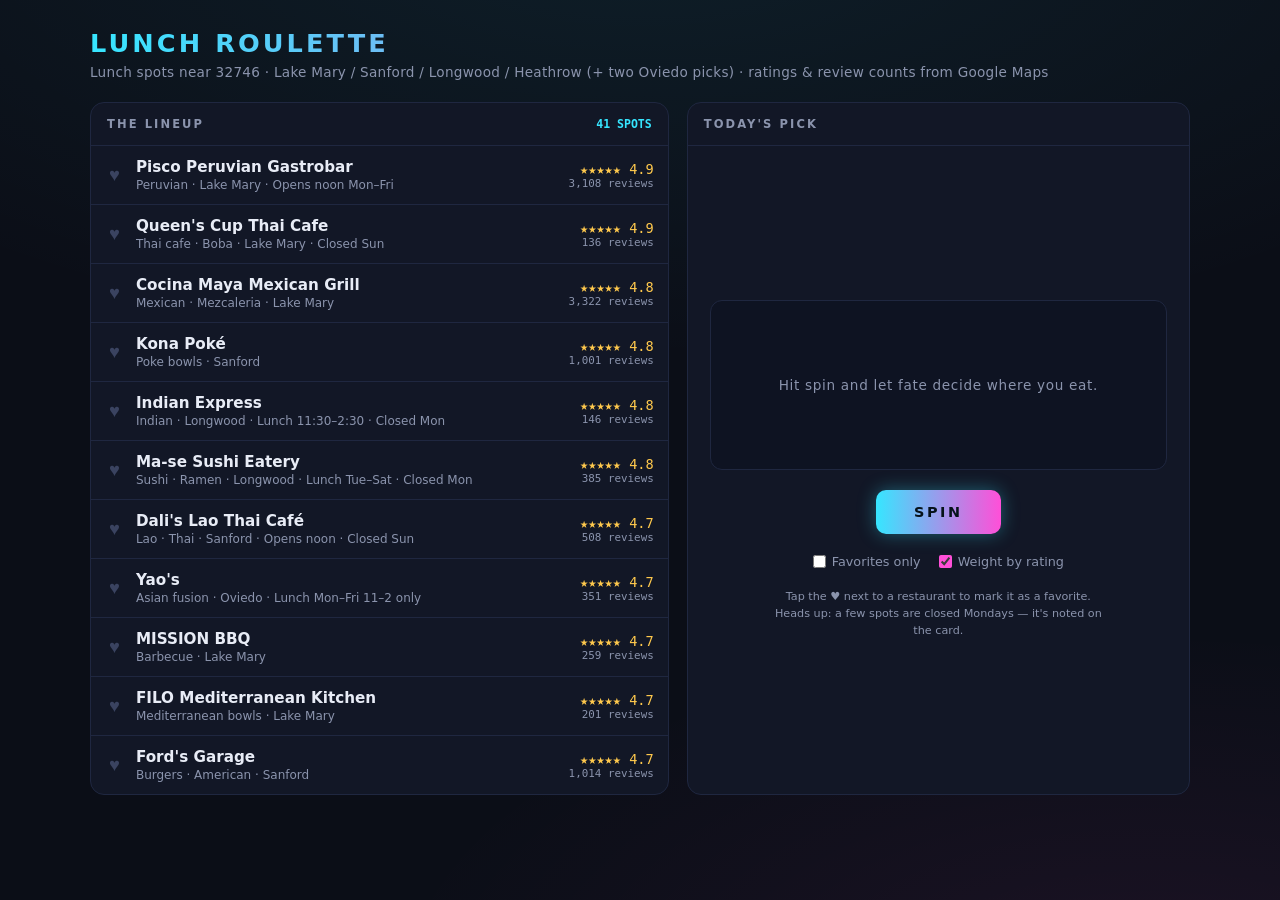
==== commit 02cd465c: "Update index.html" ====
--- a/index.html
+++ b/index.html
@@ -3,1602 +3,294 @@
 <head>
 <meta charset="UTF-8">
 <meta name="viewport" content="width=device-width, initial-scale=1.0">
-<title>Arbormoor Heights — Tenant Resources</title>
-<link rel="preconnect" href="https://fonts.googleapis.com">
-<link rel="preconnect" href="https://fonts.gstatic.com" crossorigin>
-<link href="https://fonts.googleapis.com/css2?family=Fraunces:ital,opsz,wght@0,9..144,300;0,9..144,400;0,9..144,500;0,9..144,600;1,9..144,300;1,9..144,400&family=Inter+Tight:wght@300;400;500;600&display=swap" rel="stylesheet">
+<title>Lunch Roulette — 32746</title>
 <style>
-  :root {
-    --ivory: #f4efe6;
-    --ivory-deep: #ebe3d4;
-    --paper: #faf7f1;
-    --ink: #1a2620;
-    --ink-soft: #2d3a32;
-    --forest: #1f3a2f;
-    --forest-deep: #142821;
-    --moss: #4a5f4c;
-    --sage: #8ba896;
-    --brass: #b08545;
-    --brass-light: #c89a5e;
-    --brass-pale: #e8d4a8;
-    --rule: #c9bfac;
-    --rule-soft: #d9d0bd;
-    --muted: #6b6555;
-    --zelle: #6d1ed4;
-    --zelle-soft: #f3edff;
-  }
-
-  * { margin: 0; padding: 0; box-sizing: border-box; }
-  html { scroll-behavior: smooth; }
-
-  body {
-    font-family: 'Inter Tight', sans-serif;
-    background: var(--paper);
-    color: var(--ink);
-    line-height: 1.55;
-    overflow-x: hidden;
-    -webkit-font-smoothing: antialiased;
-  }
-
-  .serif { font-family: 'Fraunces', serif; }
-  .italic { font-style: italic; }
-
-  body::before {
-    content: '';
-    position: fixed;
-    inset: 0;
-    background-image: url("data:image/svg+xml,%3Csvg viewBox='0 0 200 200' xmlns='http://www.w3.org/2000/svg'%3E%3Cfilter id='n'%3E%3CfeTurbulence type='fractalNoise' baseFrequency='0.9' numOctaves='2'/%3E%3CfeColorMatrix values='0 0 0 0 0.1 0 0 0 0 0.1 0 0 0 0 0.1 0 0 0 0.12 0'/%3E%3C/filter%3E%3Crect width='100%25' height='100%25' filter='url(%23n)'/%3E%3C/svg%3E");
-    opacity: 0.3;
-    pointer-events: none;
-    z-index: 9999;
-    mix-blend-mode: multiply;
-  }
-
-  /* ============ NAV ============ */
-  nav {
-    position: fixed;
-    top: 0; left: 0; right: 0;
-    z-index: 100;
-    padding: 20px 40px;
-    background: rgba(250, 247, 241, 0.88);
-    backdrop-filter: blur(12px);
-    -webkit-backdrop-filter: blur(12px);
-    border-bottom: 1px solid var(--rule-soft);
-    display: flex;
-    align-items: center;
-    justify-content: space-between;
-  }
-
-  .logo {
-    font-family: 'Fraunces', serif;
-    font-weight: 400;
-    font-size: 21px;
-    letter-spacing: -0.01em;
-    display: flex;
-    align-items: center;
-    gap: 12px;
-  }
-  .logo-mark {
-    width: 32px; height: 32px;
-    display: inline-flex;
-    align-items: center;
-    justify-content: center;
-  }
-  .logo-mark svg { width: 100%; height: 100%; }
-  .logo small {
-    font-family: 'Inter Tight', sans-serif;
-    font-size: 10px;
-    letter-spacing: 0.2em;
-    color: var(--muted);
-    text-transform: uppercase;
-    display: block;
-    margin-top: 2px;
-  }
-
-  .nav-links {
-    display: flex;
-    gap: 34px;
-    list-style: none;
-    font-size: 13px;
-    letter-spacing: 0.04em;
-    text-transform: uppercase;
-  }
-  .nav-links a {
-    color: var(--ink);
-    text-decoration: none;
-    position: relative;
-    padding-bottom: 2px;
-    transition: color 0.3s;
-  }
-  .nav-links a::after {
-    content: '';
-    position: absolute;
-    bottom: 0; left: 0;
-    height: 1px;
-    width: 0;
-    background: var(--brass);
-    transition: width 0.4s ease;
-  }
-  .nav-links a:hover { color: var(--forest); }
-  .nav-links a:hover::after { width: 100%; }
-
-  .nav-cta {
-    font-family: 'Inter Tight', sans-serif;
-    font-size: 13px;
-    letter-spacing: 0.06em;
-    text-transform: uppercase;
-    padding: 11px 22px;
-    background: var(--forest);
-    color: var(--paper);
-    border: none;
-    cursor: pointer;
-    transition: background 0.3s;
-    text-decoration: none;
-    display: inline-block;
-  }
-  .nav-cta:hover { background: var(--ink); }
-
-  /* ============ HERO ============ */
-  .hero {
-    min-height: 88vh;
-    padding: 140px 40px 80px;
-    position: relative;
-    display: grid;
-    grid-template-columns: 1.3fr 1fr;
-    gap: 60px;
-    align-items: center;
-    background: linear-gradient(180deg, var(--paper) 0%, var(--ivory) 100%);
-  }
-
-  .eyebrow {
-    display: inline-flex;
-    align-items: center;
-    gap: 14px;
-    font-size: 12px;
-    letter-spacing: 0.22em;
-    text-transform: uppercase;
-    color: var(--forest);
-    margin-bottom: 32px;
-    font-weight: 500;
-    opacity: 0;
-    animation: fadeUp 0.9s 0.1s forwards;
-  }
-  .eyebrow::before {
-    content: '';
-    width: 40px;
-    height: 1px;
-    background: var(--brass);
-  }
-
-  h1.hero-title {
-    font-family: 'Fraunces', serif;
-    font-weight: 300;
-    font-size: clamp(44px, 5.8vw, 80px);
-    line-height: 1;
-    letter-spacing: -0.02em;
-    color: var(--ink);
-    margin-bottom: 30px;
-    opacity: 0;
-    animation: fadeUp 1s 0.25s forwards;
-  }
-  h1.hero-title .accent {
-    font-style: italic;
-    color: var(--forest);
-  }
-
-  .hero-lead {
-    font-size: 17px;
-    line-height: 1.65;
-    color: var(--ink-soft);
-    max-width: 510px;
-    margin-bottom: 40px;
-    opacity: 0;
-    animation: fadeUp 1s 0.4s forwards;
-  }
-
-  .hero-actions {
-    display: flex;
-    gap: 16px;
-    align-items: center;
-    flex-wrap: wrap;
-    opacity: 0;
-    animation: fadeUp 1s 0.55s forwards;
-  }
-
-  .btn-primary {
-    font-family: 'Inter Tight', sans-serif;
-    font-size: 14px;
-    letter-spacing: 0.06em;
-    text-transform: uppercase;
-    padding: 17px 30px;
-    background: var(--forest);
-    color: var(--paper);
-    border: none;
-    cursor: pointer;
-    transition: all 0.3s ease;
-    display: inline-flex;
-    align-items: center;
-    gap: 12px;
-    text-decoration: none;
-  }
-  .btn-primary:hover {
-    background: var(--ink);
-    padding-right: 36px;
-  }
-  .btn-primary .arrow { transition: transform 0.3s; }
-  .btn-primary:hover .arrow { transform: translateX(4px); }
-
-  .btn-secondary {
-    font-family: 'Inter Tight', sans-serif;
-    font-size: 14px;
-    letter-spacing: 0.06em;
-    text-transform: uppercase;
-    padding: 17px 6px;
-    background: transparent;
-    color: var(--ink);
-    border: none;
-    border-bottom: 1px solid var(--ink);
-    cursor: pointer;
-    transition: all 0.3s;
-    text-decoration: none;
-    display: inline-block;
-  }
-  .btn-secondary:hover { color: var(--brass); border-color: var(--brass); }
-
-  /* Hero card */
-  .hero-visual {
-    position: relative;
-    height: 480px;
-    opacity: 0;
-    animation: fadeIn 1.4s 0.6s forwards;
-  }
-
-  .keycard {
-    position: absolute;
-    top: 30px;
-    right: 0;
-    width: 92%;
-    background: var(--forest);
-    color: var(--ivory);
-    padding: 34px 32px 28px;
-    border: 1px solid var(--forest-deep);
-    box-shadow: 0 30px 60px -20px rgba(20, 40, 33, 0.3);
-    transform: rotate(1.5deg);
-  }
-  .keycard-header {
-    display: flex;
-    justify-content: space-between;
-    align-items: start;
-    margin-bottom: 30px;
-    padding-bottom: 20px;
-    border-bottom: 1px solid rgba(232, 212, 168, 0.2);
-  }
-  .keycard-header .label {
-    font-size: 10px;
-    letter-spacing: 0.3em;
-    text-transform: uppercase;
-    color: var(--brass-light);
-  }
-  .keycard-header .label .v {
-    font-family: 'Fraunces', serif;
-    font-size: 14px;
-    color: var(--ivory);
-    letter-spacing: normal;
-    text-transform: none;
-    display: block;
-    margin-top: 4px;
-  }
-  .keycard-mark {
-    width: 44px; height: 44px;
-    border: 1px solid var(--brass-light);
-    border-radius: 50%;
-    display: flex;
-    align-items: center;
-    justify-content: center;
-  }
-  .keycard h3 {
-    font-family: 'Fraunces', serif;
-    font-weight: 300;
-    font-size: 36px;
-    line-height: 1.05;
-    letter-spacing: -0.02em;
-    margin-bottom: 24px;
-  }
-  .keycard h3 .italic { color: var(--brass-light); }
-  .keycard .features {
-    display: grid;
-    grid-template-columns: 1fr 1fr;
-    gap: 14px 24px;
-    font-size: 13px;
-  }
-  .keycard .features > div {
-    display: flex;
-    align-items: start;
-    gap: 9px;
-    color: rgba(244, 239, 230, 0.9);
-  }
-  .keycard .features .check {
-    color: var(--brass-light);
-    font-size: 14px;
-    flex-shrink: 0;
-    margin-top: 1px;
-  }
-
-  .keycard-stub {
-    position: absolute;
-    bottom: 0;
-    left: 0;
-    width: 56%;
-    background: var(--paper);
-    border: 1px solid var(--rule);
-    padding: 22px 24px;
-    transform: rotate(-2deg);
-    box-shadow: 0 20px 40px -15px rgba(20, 40, 33, 0.18);
-  }
-  .stub-label {
-    font-size: 10px;
-    letter-spacing: 0.25em;
-    text-transform: uppercase;
-    color: var(--muted);
-    margin-bottom: 10px;
-  }
-  .stub-title {
-    font-family: 'Fraunces', serif;
-    font-size: 22px;
-    font-weight: 400;
-    color: var(--forest);
-    line-height: 1.2;
-    letter-spacing: -0.01em;
-  }
-  .stub-meta {
-    margin-top: 12px;
-    padding-top: 12px;
-    border-top: 1px dashed var(--rule);
-    display: flex;
-    justify-content: space-between;
-    font-size: 12px;
-    color: var(--muted);
-  }
-  .stub-meta span:last-child { color: var(--forest); font-weight: 500; }
-
-  /* ============ QUICK ACTIONS ============ */
-  .quick-actions {
-    background: var(--forest);
-    padding: 0;
-  }
-  .qa-inner {
-    max-width: 1300px;
-    margin: 0 auto;
-    display: grid;
-    grid-template-columns: repeat(4, 1fr);
-  }
-  .qa-item {
-    padding: 36px 30px;
-    border-right: 1px solid rgba(232, 212, 168, 0.15);
-    color: var(--ivory);
-    text-decoration: none;
-    display: block;
-    transition: background 0.3s;
-    position: relative;
-  }
-  .qa-item:last-child { border-right: none; }
-  .qa-item:hover { background: var(--forest-deep); }
-  .qa-item.featured {
-    background: var(--brass);
-    color: var(--ink);
-  }
-  .qa-item.featured:hover { background: var(--brass-light); }
-  .qa-num {
-    font-family: 'Fraunces', serif;
-    font-style: italic;
-    font-size: 14px;
-    color: var(--brass-light);
-    margin-bottom: 14px;
-    display: block;
-  }
-  .qa-item.featured .qa-num { color: var(--forest); }
-  .qa-title {
-    font-family: 'Fraunces', serif;
-    font-size: 22px;
-    font-weight: 400;
-    line-height: 1.15;
-    margin-bottom: 8px;
-    letter-spacing: -0.01em;
-  }
-  .qa-title .italic { color: var(--brass-light); }
-  .qa-item.featured .qa-title .italic { color: var(--forest); }
-  .qa-desc {
-    font-size: 13px;
-    line-height: 1.5;
-    color: rgba(244, 239, 230, 0.75);
-    margin-bottom: 18px;
-  }
-  .qa-item.featured .qa-desc { color: var(--ink-soft); }
-  .qa-arrow {
-    font-size: 18px;
-    letter-spacing: 0;
-    transition: transform 0.3s;
-    display: inline-block;
-  }
-  .qa-item:hover .qa-arrow { transform: translateX(6px); }
-
-  /* ============ INTRO ============ */
-  .welcome {
-    padding: 120px 40px 90px;
-    background: var(--paper);
-    display: grid;
-    grid-template-columns: 1fr 1.6fr;
-    gap: 80px;
-    max-width: 1300px;
-    margin: 0 auto;
-    align-items: start;
-  }
-
-  .section-label {
-    font-size: 11px;
-    letter-spacing: 0.3em;
-    text-transform: uppercase;
-    color: var(--brass);
-    font-weight: 500;
-    display: flex;
-    align-items: center;
-    gap: 14px;
-    margin-bottom: 20px;
-  }
-  .section-label::before {
-    content: '';
-    width: 30px;
-    height: 1px;
-    background: var(--brass);
-  }
-
-  .welcome h2 {
-    font-family: 'Fraunces', serif;
-    font-size: clamp(36px, 4.2vw, 56px);
-    font-weight: 300;
-    line-height: 1.05;
-    letter-spacing: -0.02em;
-  }
-  .welcome h2 .italic { color: var(--forest); }
-
-  .welcome-body {
-    font-size: 17px;
-    line-height: 1.7;
-    color: var(--ink-soft);
-  }
-  .welcome-body p + p { margin-top: 18px; }
-
-  /* ============ SERVICES ============ */
-  .services-wrap {
-    background: var(--ivory);
-    padding: 110px 0 90px;
-  }
-  .services-header {
-    padding: 0 40px;
-    max-width: 1300px;
-    margin: 0 auto 70px;
-    display: grid;
-    grid-template-columns: 1fr 1.6fr;
-    gap: 60px;
-    align-items: end;
-  }
-  .services-header h2 {
-    font-family: 'Fraunces', serif;
-    font-size: clamp(36px, 4.5vw, 60px);
-    font-weight: 300;
-    line-height: 1;
-    letter-spacing: -0.025em;
-  }
-  .services-header h2 .italic { color: var(--forest); }
-  .services-header .desc {
-    font-size: 16px;
-    line-height: 1.65;
-    color: var(--ink-soft);
-    max-width: 520px;
-  }
-
-  .services {
-    max-width: 1300px;
-    margin: 0 auto;
-    padding: 0 40px;
-    display: grid;
-    grid-template-columns: repeat(3, 1fr);
-    gap: 0;
-    border-top: 1px solid var(--rule);
-    border-left: 1px solid var(--rule);
-  }
-  .service {
-    padding: 36px 32px 40px;
-    border-right: 1px solid var(--rule);
-    border-bottom: 1px solid var(--rule);
-    background: var(--paper);
-    transition: background 0.4s;
-    position: relative;
-  }
-  .service:hover { background: var(--ivory-deep); }
-  .service-num {
-    font-family: 'Fraunces', serif;
-    font-style: italic;
-    font-size: 14px;
-    color: var(--brass);
-    margin-bottom: 18px;
-  }
-  .service h3 {
-    font-family: 'Fraunces', serif;
-    font-size: 24px;
-    font-weight: 400;
-    line-height: 1.15;
-    letter-spacing: -0.015em;
-    margin-bottom: 14px;
-    color: var(--ink);
-  }
-  .service h3 .italic { color: var(--forest); }
-  .service p {
-    font-size: 14.5px;
-    line-height: 1.6;
-    color: var(--ink-soft);
-    margin-bottom: 20px;
-  }
-  .service .link {
-    font-size: 12px;
-    letter-spacing: 0.15em;
-    text-transform: uppercase;
-    color: var(--forest);
-    text-decoration: none;
-    border-bottom: 1px solid var(--forest);
-    padding-bottom: 2px;
-    font-weight: 500;
-    transition: all 0.3s;
-  }
-  .service .link:hover { color: var(--brass); border-color: var(--brass); }
-
-  /* ============ POLICIES AT A GLANCE ============ */
-  .policies-wrap {
-    background: var(--paper);
-    padding: 110px 40px 90px;
-    border-top: 1px solid var(--rule-soft);
-  }
-  .policies-inner {
-    max-width: 1300px;
-    margin: 0 auto;
-  }
-  .policies-header {
-    display: grid;
-    grid-template-columns: 1fr 1.4fr;
-    gap: 60px;
-    margin-bottom: 60px;
-    align-items: end;
-  }
-  .policies-header h2 {
-    font-family: 'Fraunces', serif;
-    font-size: clamp(36px, 4.2vw, 56px);
-    font-weight: 300;
-    line-height: 1.05;
-    letter-spacing: -0.025em;
-    color: var(--ink);
-  }
-  .policies-header h2 .italic { color: var(--forest); }
-  .policies-header .desc {
-    font-size: 15.5px;
-    line-height: 1.65;
-    color: var(--ink-soft);
-    max-width: 500px;
-  }
-  .policies-grid {
-    display: grid;
-    grid-template-columns: repeat(3, 1fr);
-    gap: 0;
-    border-top: 1px solid var(--rule);
-    border-left: 1px solid var(--rule);
-  }
-  .policy {
-    padding: 28px 28px 30px;
-    border-right: 1px solid var(--rule);
-    border-bottom: 1px solid var(--rule);
-    background: var(--paper);
-    transition: background 0.4s;
-  }
-  .policy:hover { background: var(--ivory); }
-  .policy-label {
-    font-family: 'Inter Tight', sans-serif;
-    font-size: 10px;
-    letter-spacing: 0.25em;
-    text-transform: uppercase;
-    color: var(--brass);
-    margin-bottom: 14px;
-    font-weight: 500;
-  }
-  .policy-value {
-    font-family: 'Fraunces', serif;
-    font-size: 26px;
-    font-weight: 400;
-    line-height: 1.15;
-    letter-spacing: -0.015em;
-    color: var(--ink);
-    margin-bottom: 10px;
-  }
-  .policy-value .italic { color: var(--forest); }
-  .policy-note {
-    font-size: 13.5px;
-    line-height: 1.55;
-    color: var(--muted);
-  }
-  .policies-footnote {
-    margin-top: 36px;
-    padding: 20px 24px;
-    background: var(--ivory-deep);
-    border-left: 3px solid var(--brass);
-    font-family: 'Fraunces', serif;
-    font-style: italic;
-    font-size: 15px;
-    line-height: 1.55;
-    color: var(--ink-soft);
-  }
-
-  /* ============ PAYMENT BAND ============ */
-  .pay-band {
-    padding: 130px 40px;
-    background: var(--forest-deep);
-    color: var(--ivory);
-    text-align: center;
-    position: relative;
-    overflow: hidden;
-  }
-  .pay-band::before {
-    content: '';
-    position: absolute;
-    inset: 0;
-    background:
-      radial-gradient(circle at 30% 30%, rgba(176, 133, 69, 0.18), transparent 50%),
-      radial-gradient(circle at 70% 70%, rgba(176, 133, 69, 0.1), transparent 55%);
-    pointer-events: none;
-  }
-  .pay-inner { max-width: 720px; margin: 0 auto; position: relative; z-index: 1; }
-  .pay-band .section-label { justify-content: center; color: var(--brass-light); }
-  .pay-band .section-label::before { background: var(--brass-light); }
-  .pay-band h2 {
-    font-family: 'Fraunces', serif;
-    font-size: clamp(40px, 5vw, 68px);
-    font-weight: 300;
-    line-height: 1.02;
-    letter-spacing: -0.025em;
-    margin-bottom: 24px;
-  }
-  .pay-band h2 .italic { color: var(--brass-light); }
-  .pay-band p {
-    font-size: 18px;
-    line-height: 1.6;
-    color: rgba(244, 239, 230, 0.78);
-    margin-bottom: 44px;
-  }
-  .pay-btn {
-    font-family: 'Inter Tight', sans-serif;
-    font-size: 15px;
-    letter-spacing: 0.06em;
-    text-transform: uppercase;
-    padding: 22px 42px;
-    background: var(--brass);
-    color: var(--ink);
-    border: none;
-    cursor: pointer;
-    transition: all 0.3s;
-    display: inline-flex;
-    align-items: center;
-    gap: 14px;
-    text-decoration: none;
-    font-weight: 500;
-  }
-  .pay-btn:hover { background: var(--brass-light); padding-right: 50px; }
-  .pay-btn .arrow { transition: transform 0.3s; }
-  .pay-btn:hover .arrow { transform: translateX(6px); }
-  .pay-details {
-    margin-top: 36px;
-    display: flex;
-    justify-content: center;
-    gap: 36px;
-    font-size: 12px;
-    letter-spacing: 0.15em;
-    text-transform: uppercase;
-    color: var(--brass-pale);
-  }
-  .pay-details span { display: inline-flex; align-items: center; gap: 8px; }
-  .pay-details .dot { width: 4px; height: 4px; background: var(--brass-light); border-radius: 50%; }
-
-  /* ============ FAQ ============ */
-  .faq-wrap {
-    padding: 130px 40px;
-    background: var(--paper);
-    max-width: 1100px;
-    margin: 0 auto;
-  }
-  .faq-header { text-align: center; margin-bottom: 70px; }
-  .faq-header .section-label { justify-content: center; }
-  .faq-header h2 {
-    font-family: 'Fraunces', serif;
-    font-size: clamp(36px, 4.2vw, 56px);
-    font-weight: 300;
-    line-height: 1.05;
-    letter-spacing: -0.025em;
-  }
-  .faq-header h2 .italic { color: var(--forest); }
-
-  .faq-list { max-width: 820px; margin: 0 auto; }
-  .faq-item {
-    border-bottom: 1px solid var(--rule);
-    padding: 28px 0;
-    cursor: pointer;
-  }
-  .faq-item:first-child { border-top: 1px solid var(--rule); }
-  .faq-q {
-    display: flex;
-    justify-content: space-between;
-    align-items: start;
-    gap: 30px;
-    font-family: 'Fraunces', serif;
-    font-size: 22px;
-    font-weight: 400;
-    line-height: 1.3;
-    color: var(--ink);
-    letter-spacing: -0.01em;
-  }
-  .faq-toggle {
-    font-family: 'Fraunces', serif;
-    font-style: italic;
-    color: var(--brass);
-    font-size: 28px;
-    font-weight: 300;
-    line-height: 1;
-    flex-shrink: 0;
-    transition: transform 0.4s;
-  }
-  .faq-item.open .faq-toggle { transform: rotate(45deg); }
-  .faq-a {
-    max-height: 0;
-    overflow: hidden;
-    transition: max-height 0.5s ease, padding 0.4s ease;
-    font-size: 16px;
-    line-height: 1.65;
-    color: var(--ink-soft);
-    padding-right: 50px;
-  }
-  .faq-item.open .faq-a { max-height: 600px; padding-top: 18px; }
-
-  /* ============ FOOTER ============ */
-  footer {
-    background: var(--ink);
-    color: var(--ivory-deep);
-    padding: 80px 40px 40px;
-  }
-  .footer-inner {
-    max-width: 1300px;
-    margin: 0 auto;
-    display: grid;
-    grid-template-columns: 1.4fr 1fr 1fr 1fr;
-    gap: 60px;
-    padding-bottom: 50px;
-    border-bottom: 1px solid rgba(232, 212, 168, 0.15);
-  }
-  .footer-brand .logo { color: var(--ivory-deep); font-size: 24px; }
-  .footer-brand .logo small { color: rgba(235, 227, 212, 0.6); }
-  .footer-brand p {
-    margin-top: 22px;
-    max-width: 320px;
-    font-size: 14px;
-    line-height: 1.65;
-    color: rgba(235, 227, 212, 0.7);
-  }
-  .footer-col h4 {
-    font-family: 'Inter Tight', sans-serif;
-    font-size: 11px;
-    letter-spacing: 0.25em;
-    text-transform: uppercase;
-    color: var(--brass-light);
-    font-weight: 500;
-    margin-bottom: 22px;
-  }
-  .footer-col ul { list-style: none; }
-  .footer-col li { margin-bottom: 11px; }
-  .footer-col a {
-    color: rgba(235, 227, 212, 0.85);
-    text-decoration: none;
-    font-size: 14px;
-    transition: color 0.3s;
-  }
-  .footer-col a:hover { color: var(--brass-light); }
-  .footer-bottom {
-    max-width: 1300px;
-    margin: 28px auto 0;
-    display: flex;
-    justify-content: space-between;
-    font-size: 12px;
-    color: rgba(235, 227, 212, 0.5);
-    letter-spacing: 0.04em;
-  }
-
-  /* ============ PAGES (Zelle modal/page) ============ */
-  .page {
-    display: none;
-    position: fixed;
-    inset: 0;
-    z-index: 200;
-    background: var(--ivory);
-    overflow-y: auto;
-    animation: slideUp 0.6s ease forwards;
-  }
-  .page.active { display: block; }
-
-  .page-nav {
-    padding: 22px 40px;
-    background: rgba(244, 239, 230, 0.9);
-    backdrop-filter: blur(10px);
-    border-bottom: 1px solid var(--rule-soft);
-    display: flex;
-    justify-content: space-between;
-    align-items: center;
-    position: sticky;
-    top: 0;
-    z-index: 10;
-  }
-  .back-link {
-    font-size: 13px;
-    letter-spacing: 0.05em;
-    text-transform: uppercase;
-    color: var(--ink);
-    text-decoration: none;
-    display: inline-flex;
-    align-items: center;
-    gap: 10px;
-    cursor: pointer;
-    background: none;
-    border: none;
-    font-family: 'Inter Tight', sans-serif;
-  }
-  .back-link:hover { color: var(--brass); }
-  .back-link .arr { transition: transform 0.3s; display: inline-block; }
-  .back-link:hover .arr { transform: translateX(-4px); }
-
-  /* Zelle Page */
-  .zelle-page {
-    max-width: 1100px;
-    margin: 0 auto;
-    padding: 60px 40px 100px;
-    display: grid;
-    grid-template-columns: 1fr 1fr;
-    gap: 80px;
-    align-items: center;
-  }
-  .zelle-info .eyebrow {
-    color: var(--zelle);
-    margin-bottom: 28px;
-  }
-  .zelle-info .eyebrow::before { background: var(--zelle); }
-  .zelle-info h1 {
-    font-family: 'Fraunces', serif;
-    font-size: clamp(40px, 5vw, 64px);
-    font-weight: 300;
-    line-height: 1;
-    letter-spacing: -0.025em;
-    margin-bottom: 26px;
-  }
-  .zelle-info h1 .italic { color: var(--forest); }
-  .zelle-info .lead {
-    font-size: 17px;
-    line-height: 1.65;
-    color: var(--ink-soft);
-    margin-bottom: 36px;
-  }
-  .zelle-details {
-    background: var(--paper);
-    border: 1px solid var(--rule);
-    padding: 28px 30px;
-    margin-bottom: 30px;
-  }
-  .zelle-detail-row {
-    display: flex;
-    justify-content: space-between;
-    align-items: center;
-    padding: 13px 0;
-    border-bottom: 1px dashed var(--rule-soft);
-    font-size: 14px;
-  }
-  .zelle-detail-row:last-child { border-bottom: none; }
-  .zelle-detail-row .lbl {
-    color: var(--muted);
-    letter-spacing: 0.1em;
-    text-transform: uppercase;
-    font-size: 11px;
-  }
-  .zelle-detail-row .val {
-    font-family: 'Fraunces', serif;
-    color: var(--forest);
-    font-size: 17px;
-    font-weight: 500;
-  }
-  .copy-btn {
-    background: none;
-    border: 1px solid var(--rule);
-    padding: 5px 11px;
-    font-size: 10px;
-    letter-spacing: 0.1em;
-    text-transform: uppercase;
-    cursor: pointer;
-    color: var(--ink);
-    margin-left: 12px;
-    font-family: 'Inter Tight', sans-serif;
-    transition: all 0.3s;
-  }
-  .copy-btn:hover { background: var(--forest); color: var(--paper); border-color: var(--forest); }
-  .copy-btn.copied { background: var(--brass); color: var(--ink); border-color: var(--brass); }
-
-  .zelle-steps {
-    list-style: none;
-    counter-reset: step;
-  }
-  .zelle-steps li {
-    counter-increment: step;
-    padding: 14px 0 14px 50px;
-    position: relative;
-    font-size: 14.5px;
-    line-height: 1.5;
-    color: var(--ink-soft);
-    border-bottom: 1px solid var(--rule-soft);
-  }
-  .zelle-steps li:last-child { border-bottom: none; }
-  .zelle-steps li::before {
-    content: counter(step, upper-roman) ".";
-    position: absolute;
-    left: 0;
-    top: 14px;
-    font-family: 'Fraunces', serif;
-    font-style: italic;
-    color: var(--brass);
-    font-size: 16px;
-    width: 36px;
-  }
-  .zelle-steps li strong { color: var(--ink); font-weight: 500; }
-
-  /* QR card */
-  .qr-card {
-    background: var(--paper);
-    border: 1px solid var(--rule);
-    padding: 40px;
-    box-shadow: 0 30px 60px -20px rgba(20, 40, 33, 0.15);
-    text-align: center;
-    position: relative;
-  }
-  .qr-card-header {
-    display: flex;
-    justify-content: space-between;
-    align-items: center;
-    margin-bottom: 28px;
-    padding-bottom: 22px;
-    border-bottom: 1px solid var(--rule-soft);
-  }
-  .qr-card-header .brand {
-    font-family: 'Fraunces', serif;
-    font-size: 18px;
-    font-weight: 500;
-    color: var(--forest);
-    text-align: left;
-    line-height: 1.2;
-  }
-  .qr-card-header .brand small {
-    display: block;
-    font-family: 'Inter Tight', sans-serif;
-    font-size: 9px;
-    letter-spacing: 0.25em;
-    color: var(--muted);
-    text-transform: uppercase;
-    margin-top: 4px;
-    font-weight: 400;
-  }
-  .zelle-wordmark {
-    background: var(--zelle);
-    color: white;
-    padding: 6px 12px;
-    border-radius: 4px;
-    font-family: 'Inter Tight', sans-serif;
-    font-size: 13px;
-    font-weight: 600;
-    letter-spacing: 0.04em;
-  }
-
-  .qr-frame {
-    background: white;
-    padding: 22px;
-    border: 1px solid var(--rule-soft);
-    display: inline-block;
-    margin-bottom: 26px;
-    position: relative;
-  }
-  .qr-frame svg, .qr-frame img { display: block; }
-  .qr-corner {
-    position: absolute;
-    width: 16px;
-    height: 16px;
-    border: 2px solid var(--brass);
-  }
-  .qr-corner.tl { top: -2px; left: -2px; border-right: none; border-bottom: none; }
-  .qr-corner.tr { top: -2px; right: -2px; border-left: none; border-bottom: none; }
-  .qr-corner.bl { bottom: -2px; left: -2px; border-right: none; border-top: none; }
-  .qr-corner.br { bottom: -2px; right: -2px; border-left: none; border-top: none; }
-
-  .qr-instruct {
-    font-family: 'Fraunces', serif;
-    font-size: 18px;
-    font-style: italic;
-    color: var(--ink);
-    margin-bottom: 8px;
-    font-weight: 400;
-  }
-  .qr-sub {
-    font-size: 13px;
-    color: var(--muted);
-    letter-spacing: 0.05em;
-  }
-
-  /* ============ ANIMATIONS ============ */
-  @keyframes fadeUp {
-    from { opacity: 0; transform: translateY(24px); }
-    to { opacity: 1; transform: translateY(0); }
-  }
-  @keyframes fadeIn { from { opacity: 0; } to { opacity: 1; } }
-  @keyframes slideUp {
-    from { opacity: 0; transform: translateY(40px); }
-    to { opacity: 1; transform: translateY(0); }
-  }
-
-  .reveal {
-    opacity: 0;
-    transform: translateY(40px);
-    transition: opacity 0.9s ease, transform 0.9s ease;
-  }
-  .reveal.visible { opacity: 1; transform: translateY(0); }
-
-  /* ============ RESPONSIVE ============ */
-  @media (max-width: 1024px) {
-    .hero { grid-template-columns: 1fr; padding: 130px 28px 60px; }
-    .hero-visual { height: 400px; margin-top: 30px; }
-    .qa-inner { grid-template-columns: 1fr 1fr; }
-    .qa-item { border-bottom: 1px solid rgba(232, 212, 168, 0.15); }
-    .qa-item:nth-child(2) { border-right: none; }
-    .welcome { grid-template-columns: 1fr; gap: 30px; padding: 90px 28px 70px; }
-    .services-header { grid-template-columns: 1fr; gap: 24px; padding: 0 28px; }
-    .services { grid-template-columns: 1fr 1fr; padding: 0 28px; }
-    .policies-wrap { padding: 90px 28px 70px; }
-    .policies-header { grid-template-columns: 1fr; gap: 24px; }
-    .policies-grid { grid-template-columns: 1fr 1fr; }
-    .footer-inner { grid-template-columns: 1fr 1fr; gap: 40px; }
-    .zelle-page { grid-template-columns: 1fr; padding: 40px 28px 80px; gap: 50px; }
-    .qr-card { max-width: 440px; margin: 0 auto; }
-    nav { padding: 18px 22px; }
-    .nav-links { display: none; }
-  }
-  @media (max-width: 640px) {
-    .hero { padding: 120px 20px 50px; }
-    .qa-inner { grid-template-columns: 1fr; }
-    .qa-item { border-right: none; }
-    .welcome { padding: 70px 20px 60px; }
-    .services-wrap { padding: 70px 0 50px; }
-    .services-header { padding: 0 20px; }
-    .services { grid-template-columns: 1fr; padding: 0 20px; }
-    .policies-wrap { padding: 70px 20px 50px; }
-    .policies-grid { grid-template-columns: 1fr; }
-    .pay-band { padding: 80px 20px; }
-    .pay-details { flex-direction: column; gap: 14px; }
-    .faq-wrap { padding: 80px 20px; }
-    .faq-q { font-size: 18px; }
-    .footer-inner { grid-template-columns: 1fr; gap: 32px; padding: 0 0 40px; }
-    footer { padding: 60px 20px 30px; }
-    .footer-bottom { flex-direction: column; gap: 10px; }
-    .hero-actions { flex-direction: column; align-items: stretch; }
-    .btn-primary, .btn-secondary { width: 100%; justify-content: center; text-align: center; }
-    .page-nav { padding: 18px 22px; }
-    .zelle-page { padding: 30px 20px 60px; }
-    .qr-card { padding: 28px 24px; }
-    .zelle-info h1 { font-size: 38px; }
+  :root{
+    --bg:#0b0e17;
+    --panel:#121726;
+    --panel2:#0e1322;
+    --line:#1f2740;
+    --cyan:#36e6ff;
+    --pink:#ff4fd8;
+    --text:#e8ecf6;
+    --dim:#8b94ad;
+    --gold:#ffc94d;
+  }
+  *{box-sizing:border-box;margin:0;padding:0}
+  body{
+    background:var(--bg);
+    background-image:radial-gradient(ellipse 80% 50% at 50% -10%, rgba(54,230,255,.08), transparent),
+                     radial-gradient(ellipse 60% 40% at 90% 110%, rgba(255,79,216,.07), transparent);
+    color:var(--text);
+    font-family:"Segoe UI",system-ui,-apple-system,sans-serif;
+    min-height:100vh;
+    padding:28px 20px 48px;
+  }
+  header{max-width:1100px;margin:0 auto 22px}
+  h1{
+    font-size:1.6rem;letter-spacing:.12em;text-transform:uppercase;font-weight:800;
+    background:linear-gradient(90deg,var(--cyan),var(--pink));
+    -webkit-background-clip:text;background-clip:text;color:transparent;
+  }
+  header p{color:var(--dim);font-size:.85rem;margin-top:6px;letter-spacing:.02em}
+  .wrap{max-width:1100px;margin:0 auto;display:grid;grid-template-columns:1.15fr 1fr;gap:18px}
+  @media (max-width:820px){.wrap{grid-template-columns:1fr}}
+
+  .panel{
+    background:var(--panel);
+    border:1px solid var(--line);
+    border-radius:14px;
+    overflow:hidden;
+    display:flex;flex-direction:column;
+  }
+  .panel-head{
+    padding:14px 16px;border-bottom:1px solid var(--line);
+    display:flex;align-items:center;justify-content:space-between;gap:10px;
+    font-size:.72rem;letter-spacing:.18em;text-transform:uppercase;color:var(--dim);font-weight:700;
+  }
+  .panel-head .count{color:var(--cyan);font-family:Consolas,monospace;letter-spacing:0}
+
+  /* list */
+  .list{overflow-y:auto;max-height:72vh;scrollbar-width:thin;scrollbar-color:var(--line) transparent}
+  .row{
+    display:flex;align-items:center;gap:12px;
+    padding:12px 14px;border-bottom:1px solid var(--line);
+    transition:background .15s;
+  }
+  .row:last-child{border-bottom:none}
+  .row:hover{background:var(--panel2)}
+  .row.highlight{background:rgba(54,230,255,.10);box-shadow:inset 3px 0 0 var(--cyan)}
+  .fav-btn{
+    background:none;border:none;cursor:pointer;font-size:1.15rem;line-height:1;
+    color:#3a4360;transition:color .15s,transform .1s;flex-shrink:0;padding:4px;
+  }
+  .fav-btn:hover{transform:scale(1.2)}
+  .fav-btn.on{color:var(--pink);text-shadow:0 0 8px rgba(255,79,216,.6)}
+  .info{flex:1;min-width:0}
+  .name{font-weight:600;font-size:.95rem}
+  .meta{color:var(--dim);font-size:.75rem;margin-top:2px}
+  .rating{
+    font-family:Consolas,monospace;font-size:.85rem;color:var(--gold);
+    flex-shrink:0;text-align:right;
+  }
+  .rating .n{display:block;color:var(--dim);font-size:.68rem}
+
+  /* picker */
+  .picker-body{flex:1;display:flex;flex-direction:column;align-items:center;justify-content:center;padding:34px 22px;gap:20px;min-height:380px}
+  .slot{
+    width:100%;min-height:170px;border-radius:12px;
+    border:1px solid var(--line);
+    background:var(--panel2);
+    display:flex;flex-direction:column;align-items:center;justify-content:center;
+    padding:22px;text-align:center;gap:8px;position:relative;
+  }
+  .slot.landed{border-color:var(--cyan);box-shadow:0 0 0 1px var(--cyan),0 0 28px rgba(54,230,255,.25)}
+  .slot .placeholder{color:var(--dim);font-size:.85rem;letter-spacing:.05em}
+  .slot .pick-name{font-size:1.45rem;font-weight:800;letter-spacing:.01em}
+  .slot.landed .pick-name{
+    background:linear-gradient(90deg,var(--cyan),var(--pink));
+    -webkit-background-clip:text;background-clip:text;color:transparent;
+  }
+  .slot .pick-meta{color:var(--dim);font-size:.82rem}
+  .slot .pick-rating{color:var(--gold);font-family:Consolas,monospace;font-size:.95rem}
+  .slot .pick-fav{color:var(--pink);font-size:.78rem;letter-spacing:.12em;text-transform:uppercase}
+
+  .spin-btn{
+    font:inherit;font-weight:800;letter-spacing:.18em;text-transform:uppercase;font-size:.9rem;
+    color:#06121a;background:linear-gradient(90deg,var(--cyan),var(--pink));
+    border:none;border-radius:10px;padding:14px 38px;cursor:pointer;
+    transition:transform .1s,box-shadow .15s;
+    box-shadow:0 0 18px rgba(54,230,255,.35);
+  }
+  .spin-btn:hover{transform:translateY(-1px);box-shadow:0 0 26px rgba(255,79,216,.45)}
+  .spin-btn:active{transform:translateY(1px)}
+  .spin-btn:disabled{opacity:.5;cursor:default;transform:none}
+
+  .opts{display:flex;gap:18px;flex-wrap:wrap;justify-content:center;color:var(--dim);font-size:.8rem}
+  .opts label{display:flex;align-items:center;gap:6px;cursor:pointer;user-select:none}
+  .opts input{accent-color:var(--pink)}
+  .note{color:var(--dim);font-size:.7rem;text-align:center;max-width:340px;line-height:1.5}
+
+  @media (prefers-reduced-motion:reduce){
+    .spin-btn,.fav-btn,.row{transition:none}
   }
 </style>
 </head>
 <body>
-
-<!-- ============ MAIN PAGE ============ -->
-<div id="main-page">
-
-<nav>
-  <div class="logo">
-    <span class="logo-mark">
-      <svg viewBox="0 0 40 40" xmlns="http://www.w3.org/2000/svg">
-        <circle cx="20" cy="20" r="18.5" fill="none" stroke="#1a2620" stroke-width="1.5"/>
-        <path d="M 12 26 L 12 18 L 20 12 L 28 18 L 28 26 Z" fill="none" stroke="#1a2620" stroke-width="1.5" stroke-linejoin="round"/>
-        <circle cx="20" cy="22" r="2" fill="#b08545"/>
-      </svg>
-    </span>
-    <span>Arbormoor Heights
-      <small>Property Management · LLC</small>
-    </span>
-  </div>
-  <ul class="nav-links">
-    <li><a href="#services">Resources</a></li>
-    <li><a href="#policies">Policies</a></li>
-    <li><a href="#faq">FAQ</a></li>
-    <li><a href="#" onclick="openZelle(event)">Pay Rent</a></li>
-  </ul>
-  <a href="#" class="nav-cta" onclick="openZelle(event)">Pay Rent</a>
-</nav>
-
-<!-- HERO -->
-<section class="hero">
-  <div>
-    <div class="eyebrow">Welcome Home, Resident</div>
-    <h1 class="hero-title">
-      Everything you need,<br>
-      <span class="accent italic">all in one place.</span>
-    </h1>
-    <p class="hero-lead">
-      Pay your rent, request maintenance, and reach your property manager — quickly, securely, and on your own schedule. We've built every resident touchpoint to respect your time.
-    </p>
-    <div class="hero-actions">
-      <a href="#" class="btn-primary" onclick="openZelle(event)">
-        Pay Rent via Zelle
-        <span class="arrow">→</span>
-      </a>
-      <a href="#services" class="btn-secondary">Other resident resources</a>
+<header>
+  <h1>Lunch Roulette</h1>
+  <p>Lunch spots near 32746 · Lake Mary / Sanford / Longwood / Heathrow (+ two Oviedo picks) · ratings &amp; review counts from Google Maps</p>
+</header>
+
+<div class="wrap">
+  <!-- LEFT: list -->
+  <section class="panel">
+    <div class="panel-head">
+      <span>The Lineup</span>
+      <span class="count" id="countLabel"></span>
     </div>
-  </div>
-
-  <div class="hero-visual">
-    <div class="keycard">
-      <div class="keycard-header">
-        <div class="label">
-          Resident Keycard
-          <span class="v">Arbormoor Heights</span>
-        </div>
-        <div class="keycard-mark">
-          <svg width="22" height="22" viewBox="0 0 24 24" fill="none">
-            <path d="M 7 14 L 7 10 L 12 6 L 17 10 L 17 14 Z" stroke="#e8d4a8" stroke-width="1.3" stroke-linejoin="round"/>
-            <circle cx="12" cy="11.5" r="1.2" fill="#e8d4a8"/>
-          </svg>
-        </div>
+    <div class="list" id="list"></div>
+  </section>
+
+  <!-- RIGHT: picker -->
+  <section class="panel">
+    <div class="panel-head"><span>Today's Pick</span></div>
+    <div class="picker-body">
+      <div class="slot" id="slot">
+        <div class="placeholder">Hit spin and let fate decide where you eat.</div>
       </div>
-      <h3>Care, <span class="italic">on call.</span><br>Right at your fingertips.</h3>
-      <div class="features">
-        <div><span class="check">✦</span> Rent via Zelle</div>
-        <div><span class="check">✦</span> 24-hr emergencies</div>
-        <div><span class="check">✦</span> Online requests</div>
-        <div><span class="check">✦</span> Direct manager line</div>
+      <button class="spin-btn" id="spinBtn">Spin</button>
+      <div class="opts">
+        <label><input type="checkbox" id="favOnly"> Favorites only</label>
+        <label><input type="checkbox" id="weighted" checked> Weight by rating</label>
       </div>
+      <p class="note">Tap the ♥ next to a restaurant to mark it as a favorite. Heads up: a few spots are closed Mondays — it's noted on the card.</p>
     </div>
-    <div class="keycard-stub">
-      <div class="stub-label">Quick Pay</div>
-      <div class="stub-title">Zelle · One tap.</div>
-      <div class="stub-meta">
-        <span>Pay to</span>
-        <span>Arbormoor Heights</span>
-      </div>
-    </div>
-  </div>
-</section>
-
-<!-- QUICK ACTIONS BAR -->
-<section class="quick-actions">
-  <div class="qa-inner">
-    <a href="#" class="qa-item featured" onclick="openZelle(event)">
-      <span class="qa-num">i.</span>
-      <h3 class="qa-title">Pay Rent <span class="italic">via Zelle</span></h3>
-      <p class="qa-desc">Scan a QR code to send rent securely from your bank's app — no fees, no waiting.</p>
-      <span class="qa-arrow">→</span>
-    </a>
-    <a href="mailto:arbormoorheights@gmail.com?subject=Maintenance%20Request%20%E2%80%94%20%5BYour%20Unit%20%23%5D&body=Hello%2C%0D%0A%0D%0AUnit%20Number%3A%20%0D%0AName%20on%20Lease%3A%20%0D%0APhone%3A%20%0D%0A%0D%0AIssue%20Description%3A%0D%0A%0D%0AUrgency%20%28Emergency%20%2F%20Routine%29%3A%20%0D%0A%0D%0AThank%20you%2C" class="qa-item">
-      <span class="qa-num">ii.</span>
-      <h3 class="qa-title">Request <span class="italic">Maintenance</span></h3>
-      <p class="qa-desc">Submit a repair request — emergencies answered within four hours, day or night.</p>
-      <span class="qa-arrow">→</span>
-    </a>
-    <a href="mailto:arbormoorheights@gmail.com?subject=Lease%20Renewal%20Inquiry%20%E2%80%94%20%5BYour%20Unit%20%23%5D&body=Hello%2C%0D%0A%0D%0AI%27d%20like%20to%20discuss%20renewing%20my%20lease.%0D%0A%0D%0AUnit%20Number%3A%20%0D%0AName%20on%20Lease%3A%20%0D%0ACurrent%20Lease%20End%20Date%3A%20%0D%0A%0D%0AThank%20you%2C" class="qa-item">
-      <span class="qa-num">iii.</span>
-      <h3 class="qa-title">Renew <span class="italic">Your Lease</span></h3>
-      <p class="qa-desc">Coming up on your renewal date? Start the conversation early and lock in your terms.</p>
-      <span class="qa-arrow">→</span>
-    </a>
-    <a href="mailto:arbormoorheights@gmail.com?subject=Resident%20Inquiry%20%E2%80%94%20%5BYour%20Unit%20%23%5D&body=Hello%2C%0D%0A%0D%0AUnit%20Number%3A%20%0D%0AName%20on%20Lease%3A%20%0D%0A%0D%0AMy%20question%3A%0D%0A%0D%0AThank%20you%2C" class="qa-item">
-      <span class="qa-num">iv.</span>
-      <h3 class="qa-title">Contact <span class="italic">Your Manager</span></h3>
-      <p class="qa-desc">Direct line to a real person who knows your unit, your lease, and your history.</p>
-      <span class="qa-arrow">→</span>
-    </a>
-  </div>
-</section>
-
-<!-- WELCOME -->
-<section class="welcome reveal">
-  <div>
-    <div class="section-label">A Word to Our Residents</div>
-    <h2>You're not a unit number. <span class="italic">You're a neighbor.</span></h2>
-  </div>
-  <div class="welcome-body">
-    <p>We know what it's like to rent. The slow responses, the confusing portals, the feeling that no one is actually on the other end of the line. We built Arbormoor Heights to be the opposite of all that.</p>
-    <p>Rent is collected simply. Maintenance is handled quickly. Questions are answered by someone who already knows your name. The goal is straightforward: make your tenancy so smooth you forget property management exists — until the day you want to renew.</p>
-  </div>
-</section>
-
-<!-- POLICIES AT A GLANCE -->
-<section class="policies-wrap reveal" id="policies">
-  <div class="policies-inner">
-    <div class="policies-header">
-      <div>
-        <div class="section-label">Policies at a Glance</div>
-        <h2>The basics, <span class="italic">in one place.</span></h2>
-      </div>
-      <p class="desc">A quick reference to the policies that affect your tenancy day to day. Your specific lease takes precedence — these are the standard terms drawn from the Florida Realtors residential lease form and Florida Statute Chapter 83.</p>
-    </div>
-
-    <div class="policies-grid">
-      <div class="policy">
-        <div class="policy-label">Rent Due</div>
-        <div class="policy-value">1st of <span class="italic">each month</span></div>
-        <p class="policy-note">Five-day grace period. Late fees begin on the 6th per your lease.</p>
-      </div>
-      <div class="policy">
-        <div class="policy-label">Preferred Payment</div>
-        <div class="policy-value">Zelle <span class="italic">— instant</span></div>
-        <p class="policy-note">No fees, same-day confirmation. ACH, money order, and cashier's check also accepted.</p>
-      </div>
-      <div class="policy">
-        <div class="policy-label">Maintenance Response</div>
-        <div class="policy-value">4 hrs / <span class="italic">48 hrs</span></div>
-        <p class="policy-note">Emergencies within four hours. Routine requests within forty-eight.</p>
-      </div>
-      <div class="policy">
-        <div class="policy-label">Pet Policy</div>
-        <div class="policy-value">Per <span class="italic">your lease</span></div>
-        <p class="policy-note">Not permitted unless specifically authorized with a pet deposit on file.</p>
-      </div>
-      <div class="policy">
-        <div class="policy-label">Smoking</div>
-        <div class="policy-value">Not <span class="italic">permitted</span></div>
-        <p class="policy-note">Smoking is prohibited indoors unless explicitly stated otherwise in your lease.</p>
-      </div>
-      <div class="policy">
-        <div class="policy-label">Landlord Entry</div>
-        <div class="policy-value">12 hours' <span class="italic">notice</span></div>
-        <p class="policy-note">For non-emergency repairs or inspections, between 7:30 AM and 8:00 PM (§83.53).</p>
-      </div>
-      <div class="policy">
-        <div class="policy-label">Renter's Insurance</div>
-        <div class="policy-value">Strongly <span class="italic">recommended</span></div>
-        <p class="policy-note">Your belongings are not covered by the landlord's policy. Typically $10–20/month.</p>
-      </div>
-      <div class="policy">
-        <div class="policy-label">Lease Term</div>
-        <div class="policy-value">12 months <span class="italic">maximum</span></div>
-        <p class="policy-note">Florida law caps single-family leases at one year. Renewal requires a new written lease.</p>
-      </div>
-      <div class="policy">
-        <div class="policy-label">Deposit Return</div>
-        <div class="policy-value">15 / <span class="italic">30 days</span></div>
-        <p class="policy-note">15 days with no claim, 30 days with itemized claim notice. Provide forwarding address.</p>
-      </div>
-    </div>
-
-    <div class="policies-footnote">
-      Your tenancy is governed by the Florida Residential Landlord and Tenant Act (Chapter 83, Part II, Florida Statutes), a copy of which is attached to your signed lease. When in doubt, refer to your lease first, then reach out to us — we'd much rather answer a question than resolve a misunderstanding.
-    </div>
-  </div>
-</section>
-
-<!-- SERVICES -->
-<section class="services-wrap" id="services">
-  <div class="services-header reveal">
-    <h2>Resources at <span class="italic">your service.</span></h2>
-    <p class="desc">Every tool, form, and contact point you need as a resident — designed to be quick to find and easy to use, whether you're paying rent or reporting a leak at 2 AM.</p>
-  </div>
-
-  <div class="services">
-    <div class="service">
-      <div class="service-num">i.</div>
-      <h3>Pay rent <span class="italic">via Zelle</span></h3>
-      <p>Send rent directly from your bank's mobile app using our Zelle QR code. Instant, secure, and completely free of processing fees.</p>
-      <a href="#" class="link" onclick="openZelle(event)">Open QR code →</a>
-    </div>
-
-    <div class="service">
-      <div class="service-num">ii.</div>
-      <h3>Submit a <span class="italic">maintenance request</span></h3>
-      <p>Describe the issue, upload a photo, and we'll dispatch a vetted vendor. Routine items handled within 48 hours; emergencies within four.</p>
-      <a href="mailto:arbormoorheights@gmail.com?subject=Maintenance%20Request%20%E2%80%94%20%5BYour%20Unit%20%23%5D&body=Hello%2C%0D%0A%0D%0AUnit%20Number%3A%20%0D%0AName%20on%20Lease%3A%20%0D%0APhone%3A%20%0D%0A%0D%0AIssue%20Description%3A%0D%0A%0D%0AUrgency%20%28Emergency%20%2F%20Routine%29%3A%20%0D%0A%0D%0AThank%20you%2C" class="link">Submit request →</a>
-    </div>
-
-    <div class="service">
-      <div class="service-num">iii.</div>
-      <h3>Emergency <span class="italic">contact line</span></h3>
-      <p>Burst pipe, no heat in winter, electrical hazard, or lockout — our 24-hour emergency line connects you to a manager, not a voicemail.</p>
-      <a href="tel:+13109270857" class="link">Call (310) 927-0857 →</a>
-    </div>
-
-    <div class="service">
-      <div class="service-num">iv.</div>
-      <h3>Lease &amp; <span class="italic">document portal</span></h3>
-      <p>Access your signed lease, addenda, inspection reports, and renewal offers anytime. Everything organized and stored in one secure place.</p>
-      <a href="mailto:arbormoorheights@gmail.com?subject=Lease%20Document%20Request%20%E2%80%94%20%5BYour%20Unit%20%23%5D&body=Hello%2C%0D%0A%0D%0AUnit%20Number%3A%20%0D%0AName%20on%20Lease%3A%20%0D%0A%0D%0AI%27d%20like%20a%20copy%20of%20the%20following%20documents%3A%0D%0A%0D%0AThank%20you%2C" class="link">Request documents →</a>
-    </div>
-
-    <div class="service">
-      <div class="service-num">v.</div>
-      <h3>Renewal &amp; <span class="italic">move-out</span></h3>
-      <p>Planning to stay? Start your renewal early. Moving on? We'll walk you through the move-out checklist and deposit return timeline.</p>
-      <a href="mailto:arbormoorheights@gmail.com?subject=Renewal%20%2F%20Move-Out%20%E2%80%94%20%5BYour%20Unit%20%23%5D&body=Hello%2C%0D%0A%0D%0AUnit%20Number%3A%20%0D%0AName%20on%20Lease%3A%20%0D%0ACurrent%20Lease%20End%20Date%3A%20%0D%0A%0D%0AI%27m%20planning%20to%20%28circle%20one%29%3A%20%20Renew%20%2F%20%20Move%20Out%0D%0A%0D%0ANotes%3A%0D%0A%0D%0AThank%20you%2C" class="link">Begin process →</a>
-    </div>
-
-    <div class="service">
-      <div class="service-num">vi.</div>
-      <h3>Community &amp; <span class="italic">resident perks</span></h3>
-      <p>Local recommendations, seasonal reminders, and small benefits we extend to residents in good standing — because retention is earned, not assumed.</p>
-      <a href="mailto:arbormoorheights@gmail.com?subject=Resident%20Inquiry%20%E2%80%94%20%5BYour%20Unit%20%23%5D&body=Hello%2C%0D%0A%0D%0AUnit%20Number%3A%20%0D%0AName%20on%20Lease%3A%20%0D%0A%0D%0AMy%20question%3A%0D%0A%0D%0AThank%20you%2C" class="link">Get in touch →</a>
-    </div>
-  </div>
-</section>
-
-<!-- PAY BAND -->
-<section class="pay-band">
-  <div class="pay-inner">
-    <div class="section-label">The Fastest Way to Pay</div>
-    <h2>Rent, <span class="italic">paid in seconds.</span></h2>
-    <p>Open your bank's app, scan our Zelle QR code, and send your rent. No portal logins. No processing fees. No checks in the mail. It's the quickest, simplest, and most secure way to pay — and the one we recommend to every resident.</p>
-    <a href="#" class="pay-btn" onclick="openZelle(event)">
-      Open Zelle Payment Page
-      <span class="arrow">→</span>
-    </a>
-    <div class="pay-details">
-      <span><span class="dot"></span> No fees</span>
-      <span><span class="dot"></span> Bank-secured</span>
-      <span><span class="dot"></span> Instant confirmation</span>
-    </div>
-  </div>
-</section>
-
-<!-- FAQ -->
-<section class="faq-wrap" id="faq">
-  <div class="faq-header reveal">
-    <div class="section-label">Frequently Asked</div>
-    <h2>Quick <span class="italic">answers.</span></h2>
-  </div>
-  <div class="faq-list">
-    <div class="faq-item">
-      <div class="faq-q"><span>When is rent due, and is there a grace period?</span><span class="faq-toggle">+</span></div>
-      <div class="faq-a">Rent is due on the 1st of each month per your lease. A standard <strong>five-day grace period</strong> applies — late fees begin on the 6th. The late fee amount is specified in your lease (typically 4% of the monthly rent under the Florida Realtors standard form). Paying via Zelle ensures your payment posts the same day.</div>
-    </div>
-    <div class="faq-item">
-      <div class="faq-q"><span>What if I can't pay rent on time this month?</span><span class="faq-toggle">+</span></div>
-      <div class="faq-a">Contact us <em>before</em> the 1st. We work with residents in good standing on short-term arrangements far more often than people expect. Communication earns flexibility; silence does not. Under Florida Statute §83.56(3), if rent goes unpaid for three business days after written demand, the landlord may begin eviction proceedings — so reaching out early matters.</div>
-    </div>
-    <div class="faq-item">
-      <div class="faq-q"><span>How quickly will maintenance respond to my request?</span><span class="faq-toggle">+</span></div>
-      <div class="faq-a"><strong>Emergencies</strong> — water leaks, gas, no heat in winter, no AC in extreme heat, electrical hazards, or anything affecting safety — are responded to within four hours. <strong>Routine requests</strong> are typically scheduled within 48 hours. Florida law (§83.51) requires landlords to maintain plumbing, structural components, locks, smoke detectors, and meet all applicable housing codes.</div>
-    </div>
-    <div class="faq-item">
-      <div class="faq-q"><span>What maintenance am I responsible for as a tenant?</span><span class="faq-toggle">+</span></div>
-      <div class="faq-a">Under Florida Statute §83.52, tenants must keep the unit clean and sanitary, remove garbage properly, operate plumbing and appliances reasonably, avoid damaging the premises, and refrain from disturbing neighbors. Your lease may also specify lawn care, pest control, or pool maintenance as tenant responsibilities — refer to Section 10 of your lease for the exact breakdown.</div>
-    </div>
-    <div class="faq-item">
-      <div class="faq-q"><span>Can I pay rent through other methods besides Zelle?</span><span class="faq-toggle">+</span></div>
-      <div class="faq-a">Yes — we accept ACH transfer, cashier's check, and money order. However, Zelle is our preferred method because it's instant, fee-free, secure, and creates a clear record on both sides. Personal checks are accepted but slow; under §68.065, returned-check fees apply if a check bounces.</div>
-    </div>
-    <div class="faq-item">
-      <div class="faq-q"><span>When will I get my security deposit back after move-out?</span><span class="faq-toggle">+</span></div>
-      <div class="faq-a">Florida Statute §83.49(3) requires landlords to either return your deposit within <strong>15 days</strong> of move-out, or send written notice of intent to impose a claim within <strong>30 days</strong>. If a claim is made, you have 15 days to object in writing. We aim to be well inside those windows. Make sure to provide your forwarding address at move-out so the notice reaches you.</div>
-    </div>
-    <div class="faq-item">
-      <div class="faq-q"><span>What's the pet and smoking policy?</span><span class="faq-toggle">+</span></div>
-      <div class="faq-a"><strong>Pets</strong> are not permitted unless specifically authorized in your lease and a pet deposit has been paid. If pets are allowed, the number, type, breed, and weight will be listed in Section 7 of your lease. <strong>Smoking</strong> is not permitted on the premises unless explicitly checked in your lease.</div>
-    </div>
-    <div class="faq-item">
-      <div class="faq-q"><span>How much notice do you give before entering the unit?</span><span class="faq-toggle">+</span></div>
-      <div class="faq-a">Per Florida Statute §83.53, we provide at least <strong>12 hours' notice</strong> before entering for non-emergency repairs or inspections, and only between 7:30 AM and 8:00 PM. The exceptions are emergencies (water leaks, fire, etc.) or for the protection of the property — in which case immediate entry is permitted. We do not abuse this right.</div>
-    </div>
-    <div class="faq-item">
-      <div class="faq-q"><span>Do I need renter's insurance?</span><span class="faq-toggle">+</span></div>
-      <div class="faq-a">Your lease (Section 18) recommends you carry both personal property insurance and liability insurance. Our policy covers the building structure; <em>your belongings are not covered by us</em>. Renter's insurance typically costs $10–20 per month and protects against theft, fire, water damage, and liability claims. It's a small expense for significant peace of mind.</div>
-    </div>
-    <div class="faq-item">
-      <div class="faq-q"><span>I'm an active-duty servicemember — what are my rights?</span><span class="faq-toggle">+</span></div>
-      <div class="faq-a">Under Florida Statute §83.682, active-duty servicemembers can terminate a lease with <strong>30 days' written notice</strong> in circumstances including permanent change of station orders (35+ miles), discharge or release from active duty, mandatory move into government quarters, or temporary duty orders exceeding 60 days. Provide a copy of your military orders or written verification from your commanding officer with the notice.</div>
-    </div>
-    <div class="faq-item">
-      <div class="faq-q"><span>How do I start the lease renewal process?</span><span class="faq-toggle">+</span></div>
-      <div class="faq-a">We reach out approximately 60 days before your lease ends, but you're welcome to start the conversation any time. Florida law caps single-family leases at one year, so a renewal is a new written lease — not an automatic extension. Residents in good standing typically receive favorable renewal terms.</div>
-    </div>
-    <div class="faq-item">
-      <div class="faq-q"><span>What's the move-out process?</span><span class="faq-toggle">+</span></div>
-      <div class="faq-a">Give us <strong>at least 7 days' written notice</strong> before vacating, along with your forwarding address (Florida Statute §83.49(5)). Return all keys, garage openers, and HOA access devices to the address on your lease. We'll conduct a move-out inspection, document the unit's condition, and follow the 15/30-day deposit timeline noted above.</div>
-    </div>
-  </div>
-</section>
-
-<!-- FOOTER -->
-<footer id="contact">
-  <div class="footer-inner">
-    <div class="footer-brand">
-      <div class="logo">
-        <span class="logo-mark">
-          <svg viewBox="0 0 40 40" xmlns="http://www.w3.org/2000/svg">
-            <circle cx="20" cy="20" r="18.5" fill="none" stroke="#ebe3d4" stroke-width="1.5"/>
-            <path d="M 12 26 L 12 18 L 20 12 L 28 18 L 28 26 Z" fill="none" stroke="#ebe3d4" stroke-width="1.5" stroke-linejoin="round"/>
-            <circle cx="20" cy="22" r="2" fill="#b08545"/>
-          </svg>
-        </span>
-        <span>Arbormoor Heights
-          <small>Property Management · LLC</small>
-        </span>
-      </div>
-      <p>A Florida-based property management company headquartered in St. Petersburg, serving residents and owners with care, transparency, and timely service.</p>
-    </div>
-    <div class="footer-col">
-      <h4>Residents</h4>
-      <ul>
-        <li><a href="#" onclick="openZelle(event)">Pay Rent (Zelle)</a></li>
-        <li><a href="mailto:arbormoorheights@gmail.com?subject=Maintenance%20Request%20%E2%80%94%20%5BYour%20Unit%20%23%5D">Maintenance Request</a></li>
-        <li><a href="mailto:arbormoorheights@gmail.com?subject=Lease%20Renewal%20Inquiry%20%E2%80%94%20%5BYour%20Unit%20%23%5D">Lease Renewal</a></li>
-        <li><a href="mailto:arbormoorheights@gmail.com?subject=Lease%20Document%20Request%20%E2%80%94%20%5BYour%20Unit%20%23%5D">Document Request</a></li>
-        <li><a href="mailto:arbormoorheights@gmail.com?subject=Move-Out%20Notice%20%E2%80%94%20%5BYour%20Unit%20%23%5D">Move-Out Notice</a></li>
-      </ul>
-    </div>
-    <div class="footer-col">
-      <h4>Support</h4>
-      <ul>
-        <li><a href="tel:+13109270857">Emergency Line</a></li>
-        <li><a href="mailto:arbormoorheights@gmail.com?subject=General%20Inquiry">General Inquiries</a></li>
-        <li><a href="#faq">FAQ</a></li>
-        <li><a href="https://www.hud.gov/fairhousing" target="_blank" rel="noopener">Fair Housing</a></li>
-      </ul>
-    </div>
-    <div class="footer-col">
-      <h4>Contact</h4>
-      <ul>
-        <li><a href="mailto:arbormoorheights@gmail.com">arbormoorheights@gmail.com</a></li>
-        <li><a href="tel:+13109270857">(310) 927-0857</a></li>
-        <li style="line-height: 1.55;"><a href="https://maps.google.com/?q=7901+4TH+ST+N+STE+300+St.+Petersburg+FL+33702" target="_blank">7901 4th St N, Ste 300<br>St. Petersburg, FL 33702<br>United States</a></li>
-      </ul>
-    </div>
-  </div>
-  <div class="footer-bottom">
-    <span>© MMXXVI Arbormoor Heights, LLC. All rights reserved.</span>
-    <span>Privacy · Terms · Fair Housing</span>
-  </div>
-</footer>
-
+  </section>
 </div>
 
-<!-- ============ ZELLE PAYMENT PAGE ============ -->
-<div id="zelle-page" class="page">
-  <div class="page-nav">
-    <button class="back-link" onclick="closeZelle()">
-      <span class="arr">←</span> Back to Resident Resources
-    </button>
-    <div class="logo" style="font-size: 18px;">
-      <span class="logo-mark" style="width: 26px; height: 26px;">
-        <svg viewBox="0 0 40 40" xmlns="http://www.w3.org/2000/svg">
-          <circle cx="20" cy="20" r="18.5" fill="none" stroke="#1a2620" stroke-width="1.5"/>
-          <path d="M 12 26 L 12 18 L 20 12 L 28 18 L 28 26 Z" fill="none" stroke="#1a2620" stroke-width="1.5" stroke-linejoin="round"/>
-          <circle cx="20" cy="22" r="2" fill="#b08545"/>
-        </svg>
-      </span>
-      Arbormoor Heights
-    </div>
-  </div>
-
-  <div class="zelle-page">
-    <div class="zelle-info">
-      <div class="eyebrow">Secure Rent Payment</div>
-      <h1>Pay rent via <span class="italic">Zelle.</span></h1>
-      <p class="lead">Scan the QR code with your bank's mobile app. The payment goes directly from your bank to ours — no third-party processor, no fees, no waiting. You'll receive instant confirmation from your bank, and we'll see the payment the same day.</p>
-
-      <div class="zelle-details">
-        <div class="zelle-detail-row">
-          <span class="lbl">Pay to</span>
-          <span style="display: flex; align-items: center;">
-            <span class="val">Arbormoor Heights, LLC</span>
-            <button class="copy-btn" onclick="copy(this, 'Arbormoor Heights, LLC')">Copy</button>
-          </span>
-        </div>
-        <div class="zelle-detail-row">
-          <span class="lbl">Zelle Email</span>
-          <span style="display: flex; align-items: center;">
-            <span class="val">arbormoorheights@gmail.com</span>
-            <button class="copy-btn" onclick="copy(this, 'arbormoorheights@gmail.com')">Copy</button>
-          </span>
-        </div>
-        <div class="zelle-detail-row">
-          <span class="lbl">Phone</span>
-          <span style="display: flex; align-items: center;">
-            <span class="val">(310) 927-0857</span>
-            <button class="copy-btn" onclick="copy(this, '3109270857')">Copy</button>
-          </span>
-        </div>
-        <div class="zelle-detail-row">
-          <span class="lbl">Memo</span>
-          <span class="val" style="font-style: italic; color: var(--muted); font-size: 14px;">Your unit # + month</span>
-        </div>
-      </div>
-
-      <ol class="zelle-steps">
-        <li>Open your <strong>bank's mobile app</strong> and find the Zelle option (usually under "Send Money" or "Transfers").</li>
-        <li>Tap <strong>"Send with QR code"</strong> or "Scan QR code."</li>
-        <li>Point your camera at the QR code on this page and confirm the recipient.</li>
-        <li>Enter the rent amount, add your <strong>unit number and month</strong> in the memo, and send.</li>
-      </ol>
-    </div>
-
-    <div class="qr-card">
-      <span class="qr-corner tl"></span>
-      <span class="qr-corner tr"></span>
-      <span class="qr-corner bl"></span>
-      <span class="qr-corner br"></span>
-
-      <div class="qr-card-header">
-        <div class="brand">
-          Arbormoor Heights, LLC
-          <small>Rent Payment</small>
-        </div>
-        <div class="zelle-wordmark">zelle</div>
-      </div>
-
-      <div class="qr-frame">
-        <img src="zelle-qr.png" alt="Zelle QR Code for Arbormoor Heights, LLC" width="240" height="240" style="display: block;">
-      </div>
-
-      <div class="qr-instruct">Scan with your bank's app</div>
-      <div class="qr-sub">Arbormoor Heights, LLC · Rent Payment</div>
-    </div>
-  </div>
-</div>
-
 <script>
-  // Scroll reveal
-  const observer = new IntersectionObserver((entries) => {
-    entries.forEach(entry => {
-      if (entry.isIntersecting) {
-        entry.target.classList.add('visible');
-        observer.unobserve(entry.target);
-      }
+const RESTAURANTS = [
+  {name:"Pisco Peruvian Gastrobar", cuisine:"Peruvian", area:"Lake Mary", rating:4.9, reviews:3108, note:"Opens noon Mon\u2013Fri"},
+  {name:"Queen's Cup Thai Cafe", cuisine:"Thai cafe \u00b7 Boba", area:"Lake Mary", rating:4.9, reviews:136, note:"Closed Sun"},
+  {name:"Cocina Maya Mexican Grill", cuisine:"Mexican \u00b7 Mezcaleria", area:"Lake Mary", rating:4.8, reviews:3322, note:""},
+  {name:"Kona Pok\u00e9", cuisine:"Poke bowls", area:"Sanford", rating:4.8, reviews:1001, note:""},
+  {name:"Indian Express", cuisine:"Indian", area:"Longwood", rating:4.8, reviews:146, note:"Lunch 11:30\u20132:30 \u00b7 Closed Mon"},
+  {name:"Ma-se Sushi Eatery", cuisine:"Sushi \u00b7 Ramen", area:"Longwood", rating:4.8, reviews:385, note:"Lunch Tue\u2013Sat \u00b7 Closed Mon"},
+  {name:"Dali's Lao Thai Caf\u00e9", cuisine:"Lao \u00b7 Thai", area:"Sanford", rating:4.7, reviews:508, note:"Opens noon \u00b7 Closed Sun"},
+  {name:"Yao's", cuisine:"Asian fusion", area:"Oviedo", rating:4.7, reviews:351, note:"Lunch Mon\u2013Fri 11\u20132 only"},
+  {name:"MISSION BBQ", cuisine:"Barbecue", area:"Lake Mary", rating:4.7, reviews:259, note:""},
+  {name:"FILO Mediterranean Kitchen", cuisine:"Mediterranean bowls", area:"Lake Mary", rating:4.7, reviews:201, note:""},
+  {name:"Ford's Garage", cuisine:"Burgers \u00b7 American", area:"Sanford", rating:4.7, reviews:1014, note:""},
+  {name:"Hooked Fish Camp", cuisine:"Seafood", area:"Sanford", rating:4.7, reviews:459, note:""},
+  {name:"Moliendo Caf\u00e9", cuisine:"Colombian \u00b7 Latin", area:"Longwood", rating:4.7, reviews:315, note:""},
+  {name:"Chick-fil-A", cuisine:"Chicken \u00b7 Fast food", area:"Lake Mary Blvd", rating:4.6, reviews:4396, note:"Closed Sun"},
+  {name:"Mellow Mushroom", cuisine:"Pizza", area:"Sanford", rating:4.6, reviews:3095, note:""},
+  {name:"Fresh Kitchen", cuisine:"Healthy bowls", area:"Lake Mary", rating:4.6, reviews:1332, note:""},
+  {name:"F&D Cantina", cuisine:"Mexican", area:"Lake Mary", rating:4.6, reviews:2610, note:"Opens 11:30"},
+  {name:"Made In Puerto Rico", cuisine:"Puerto Rican", area:"Lake Mary", rating:4.6, reviews:474, note:""},
+  {name:"The Yardery", cuisine:"Smash burgers \u00b7 Outdoor bar", area:"Sanford", rating:4.6, reviews:786, note:"Closed Mon"},
+  {name:"Tainos Longwood", cuisine:"Puerto Rican bakery & lunch", area:"Longwood", rating:4.6, reviews:289, note:""},
+  {name:"Boca", cuisine:"American \u00b7 Flatbreads", area:"Lake Mary", rating:4.5, reviews:380, note:""},
+  {name:"The Hangry Bison", cuisine:"Burgers \u00b7 Gastropub", area:"Lake Mary", rating:4.5, reviews:437, note:""},
+  {name:"4 Rivers Smokehouse", cuisine:"Barbecue", area:"Longwood", rating:4.5, reviews:3596, note:""},
+  {name:"Krazy Greek Kitchen", cuisine:"Greek", area:"Lake Mary", rating:4.5, reviews:1834, note:""},
+  {name:"CAVA", cuisine:"Mediterranean bowls", area:"Lake Mary", rating:4.5, reviews:935, note:""},
+  {name:"NewCity Bistro", cuisine:"Bistro \u00b7 Caf\u00e9", area:"Lake Mary", rating:4.5, reviews:110, note:"Open till 4:30"},
+  {name:"The Bayou Kitchen & Lounge", cuisine:"Cajun \u00b7 Soul food", area:"Downtown Sanford", rating:4.5, reviews:238, note:""},
+  {name:"The Breezeway", cuisine:"Bar & grill \u00b7 Pork tenderloin", area:"Downtown Sanford", rating:4.4, reviews:2131, note:"Closed Mon"},
+  {name:"PDQ", cuisine:"Chicken tenders", area:"Sanford", rating:4.4, reviews:2907, note:""},
+  {name:"Shake Shack", cuisine:"Burgers \u00b7 Shakes", area:"Oviedo", rating:4.4, reviews:28, note:""},
+  {name:"The Wildflower", cuisine:"Latin fusion", area:"Downtown Sanford", rating:4.3, reviews:263, note:""},
+  {name:"St Johns River Steak & Seafood", cuisine:"Steak \u00b7 Seafood \u00b7 Waterfront", area:"Sanford", rating:4.3, reviews:3651, note:""},
+  {name:"Peach Valley Caf\u00e9", cuisine:"Breakfast \u00b7 Brunch", area:"Heathrow", rating:4.3, reviews:1313, note:"Open till 2:30"},
+  {name:"Jax 5th Ave", cuisine:"Wings \u00b7 Sports bar", area:"Lake Mary", rating:4.2, reviews:1211, note:"Closed Mon"},
+  {name:"Sweet & Salty Island Grindz", cuisine:"Hawaiian", area:"Downtown Sanford", rating:4.2, reviews:308, note:"In Henry's Depot"},
+  {name:"Subway", cuisine:"Subs \u00b7 Fast food", area:"International Pkwy", rating:4.2, reviews:162, note:""},
+  {name:"Arby's", cuisine:"Roast beef \u00b7 Fast food", area:"Lake Mary", rating:4.1, reviews:1584, note:""},
+  {name:"Dave's Hot Chicken", cuisine:"Hot chicken", area:"Lake Mary", rating:4.0, reviews:555, note:""},
+  {name:"Chipotle", cuisine:"Mexican \u00b7 Fast casual", area:"Sanford (WP Ball Blvd)", rating:4.0, reviews:1078, note:"Next to Kona Pok\u00e9"},
+  {name:"Steak 'n Shake", cuisine:"Burgers \u00b7 Shakes", area:"Sanford", rating:4.0, reviews:1551, note:""},
+  {name:"Bojangles", cuisine:"Chicken \u00b7 Biscuits", area:"Sanford", rating:3.9, reviews:980, note:"Open 24 hrs"}
+];
+
+const favs = new Set();
+const listEl = document.getElementById('list');
+const slotEl = document.getElementById('slot');
+const spinBtn = document.getElementById('spinBtn');
+const favOnly = document.getElementById('favOnly');
+const weighted = document.getElementById('weighted');
+const countLabel = document.getElementById('countLabel');
+
+function stars(r){
+  const full = Math.round(r);
+  return '★'.repeat(full) + '☆'.repeat(5-full);
+}
+
+function render(){
+  listEl.innerHTML = '';
+  RESTAURANTS.forEach((r,i)=>{
+    const row = document.createElement('div');
+    row.className = 'row';
+    row.id = 'row-'+i;
+    row.innerHTML =
+      '<button class="fav-btn'+(favs.has(i)?' on':'')+'" title="Toggle favorite">♥</button>'+
+      '<div class="info"><div class="name">'+r.name+'</div>'+
+      '<div class="meta">'+r.cuisine+' · '+r.area+(r.note?' · '+r.note:'')+'</div></div>'+
+      '<div class="rating">'+stars(r.rating)+' '+r.rating.toFixed(1)+
+      '<span class="n">'+r.reviews.toLocaleString()+' reviews</span></div>';
+    row.querySelector('.fav-btn').addEventListener('click',()=>{
+      favs.has(i) ? favs.delete(i) : favs.add(i);
+      render();
     });
-  }, { threshold: 0.12, rootMargin: '0px 0px -60px 0px' });
-  document.querySelectorAll('.reveal').forEach(el => observer.observe(el));
-
-  // FAQ
-  document.querySelectorAll('.faq-item').forEach(item => {
-    item.addEventListener('click', () => {
-      item.classList.toggle('open');
-      item.querySelector('.faq-toggle').textContent = item.classList.contains('open') ? '×' : '+';
-    });
+    listEl.appendChild(row);
   });
-
-  // Zelle page
-  function openZelle(e) {
-    if (e) e.preventDefault();
-    document.getElementById('main-page').style.display = 'none';
-    document.getElementById('zelle-page').classList.add('active');
-    window.scrollTo(0, 0);
-  }
-  function closeZelle() {
-    document.getElementById('zelle-page').classList.remove('active');
-    document.getElementById('main-page').style.display = 'block';
-    window.scrollTo(0, 0);
-  }
-
-  // Copy
-  function copy(btn, text) {
-    navigator.clipboard.writeText(text).then(() => {
-      const original = btn.textContent;
-      btn.textContent = 'Copied';
-      btn.classList.add('copied');
-      setTimeout(() => {
-        btn.textContent = original;
-        btn.classList.remove('copied');
-      }, 1800);
-    });
-  }
+  countLabel.textContent = RESTAURANTS.length + ' spots' + (favs.size ? ' · ' + favs.size + ' ♥' : '');
+}
+
+function pool(){
+  let idx = RESTAURANTS.map((_,i)=>i);
+  if (favOnly.checked && favs.size) idx = idx.filter(i=>favs.has(i));
+  return idx;
+}
+
+function weightedPick(idx){
+  if (!weighted.checked){
+    return idx[Math.floor(Math.random()*idx.length)];
+  }
+  // weight = (rating - 3.5)^2 so a 4.9 is meaningfully likelier than a 3.9
+  const w = idx.map(i=>Math.pow(RESTAURANTS[i].rating-3.5,2));
+  const total = w.reduce((a,b)=>a+b,0);
+  let roll = Math.random()*total;
+  for (let k=0;k<idx.length;k++){
+    roll -= w[k];
+    if (roll<=0) return idx[k];
+  }
+  return idx[idx.length-1];
+}
+
+function showInSlot(i, landed){
+  const r = RESTAURANTS[i];
+  slotEl.classList.toggle('landed', landed);
+  slotEl.innerHTML =
+    '<div class="pick-name">'+r.name+'</div>'+
+    '<div class="pick-meta">'+r.cuisine+' · '+r.area+(r.note?' · '+r.note:'')+'</div>'+
+    '<div class="pick-rating">'+stars(r.rating)+' '+r.rating.toFixed(1)+' ('+r.reviews.toLocaleString()+')</div>'+
+    (favs.has(i)?'<div class="pick-fav">♥ Favorite</div>':'');
+  document.querySelectorAll('.row').forEach(el=>el.classList.remove('highlight'));
+  if (landed){
+    const row = document.getElementById('row-'+i);
+    row.classList.add('highlight');
+    row.scrollIntoView({block:'nearest',behavior:'smooth'});
+  }
+}
+
+function spin(){
+  const idx = pool();
+  if (!idx.length) return;
+  const winner = weightedPick(idx);
+  const reduce = window.matchMedia('(prefers-reduced-motion: reduce)').matches;
+  if (reduce || idx.length===1){ showInSlot(winner,true); return; }
+
+  spinBtn.disabled = true;
+  let ticks = 0;
+  const totalTicks = 16 + Math.floor(Math.random()*6);
+  let delay = 50;
+  (function tick(){
+    if (ticks < totalTicks){
+      showInSlot(idx[Math.floor(Math.random()*idx.length)], false);
+      ticks++;
+      delay *= 1.13; // slow down like a wheel
+      setTimeout(tick, delay);
+    } else {
+      showInSlot(winner, true);
+      spinBtn.disabled = false;
+    }
+  })();
+}
+
+spinBtn.addEventListener('click', spin);
+render();
 </script>
-
 </body>
 </html>
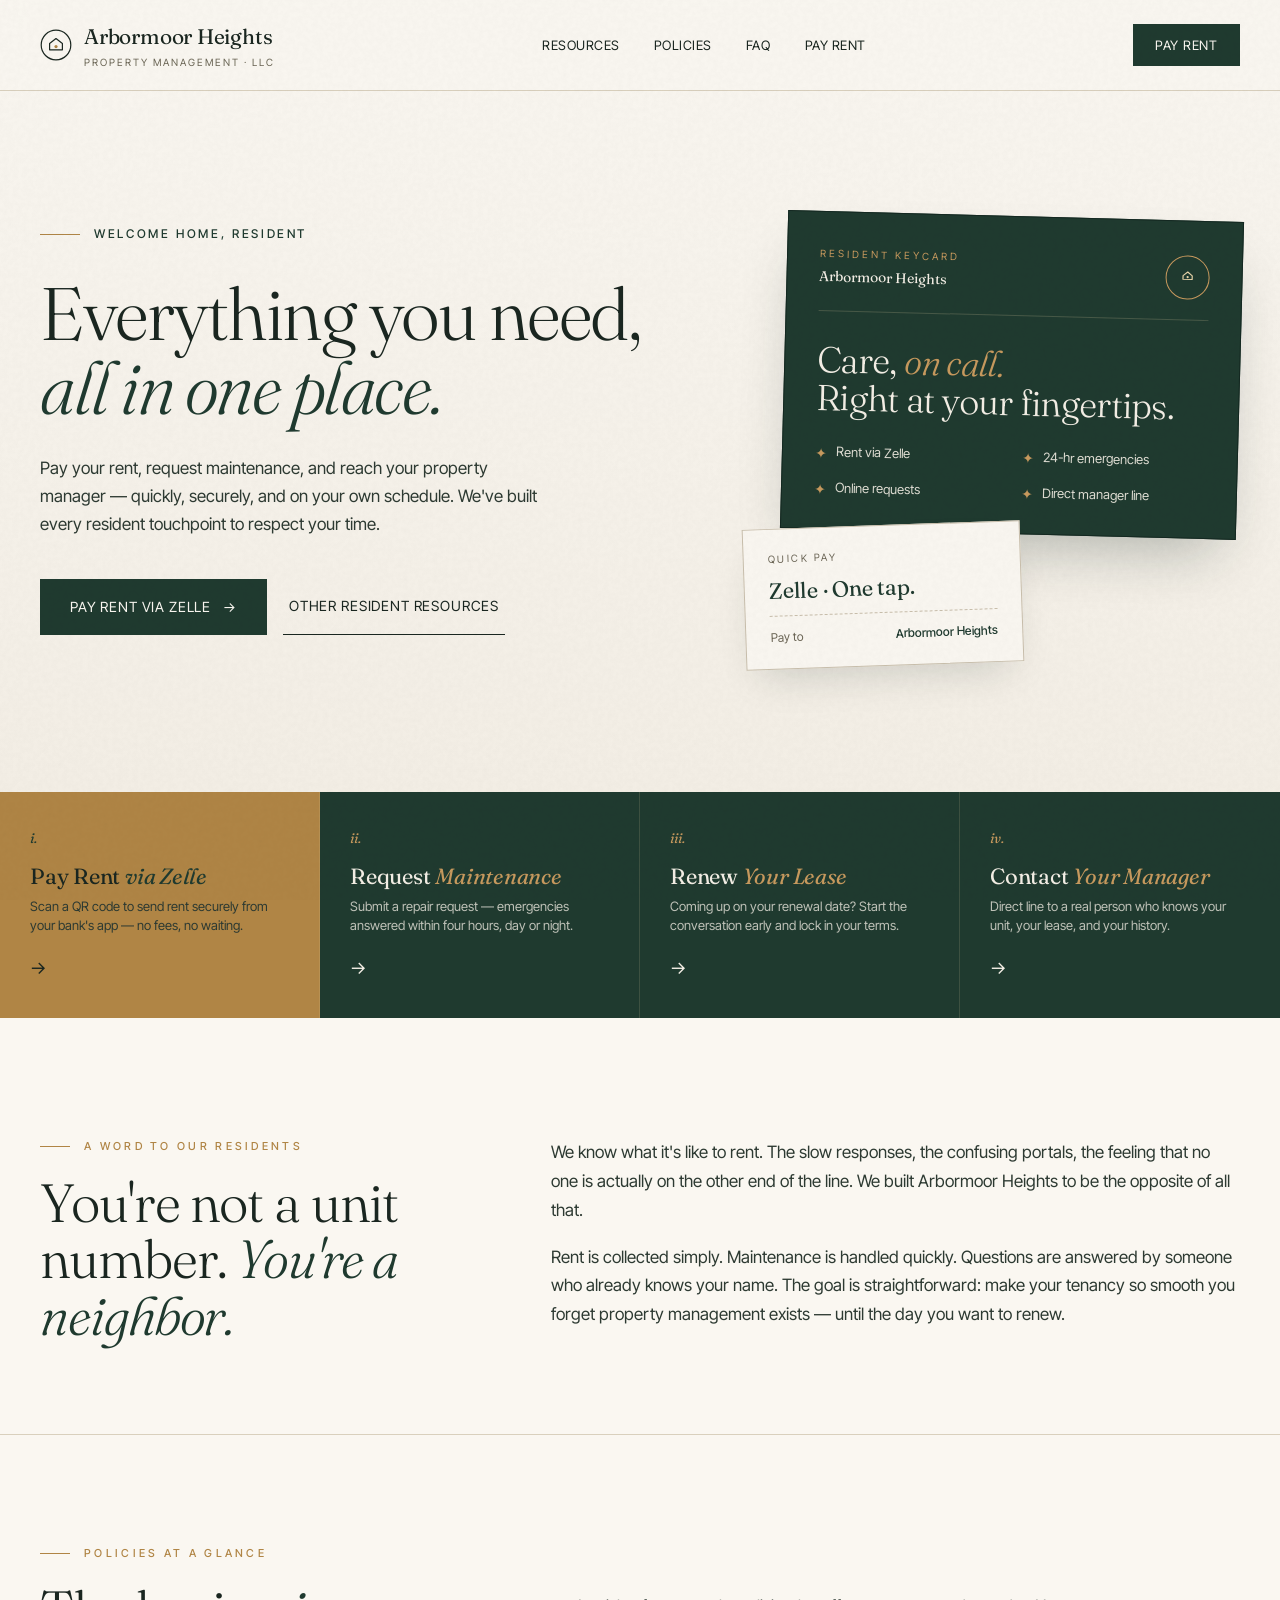
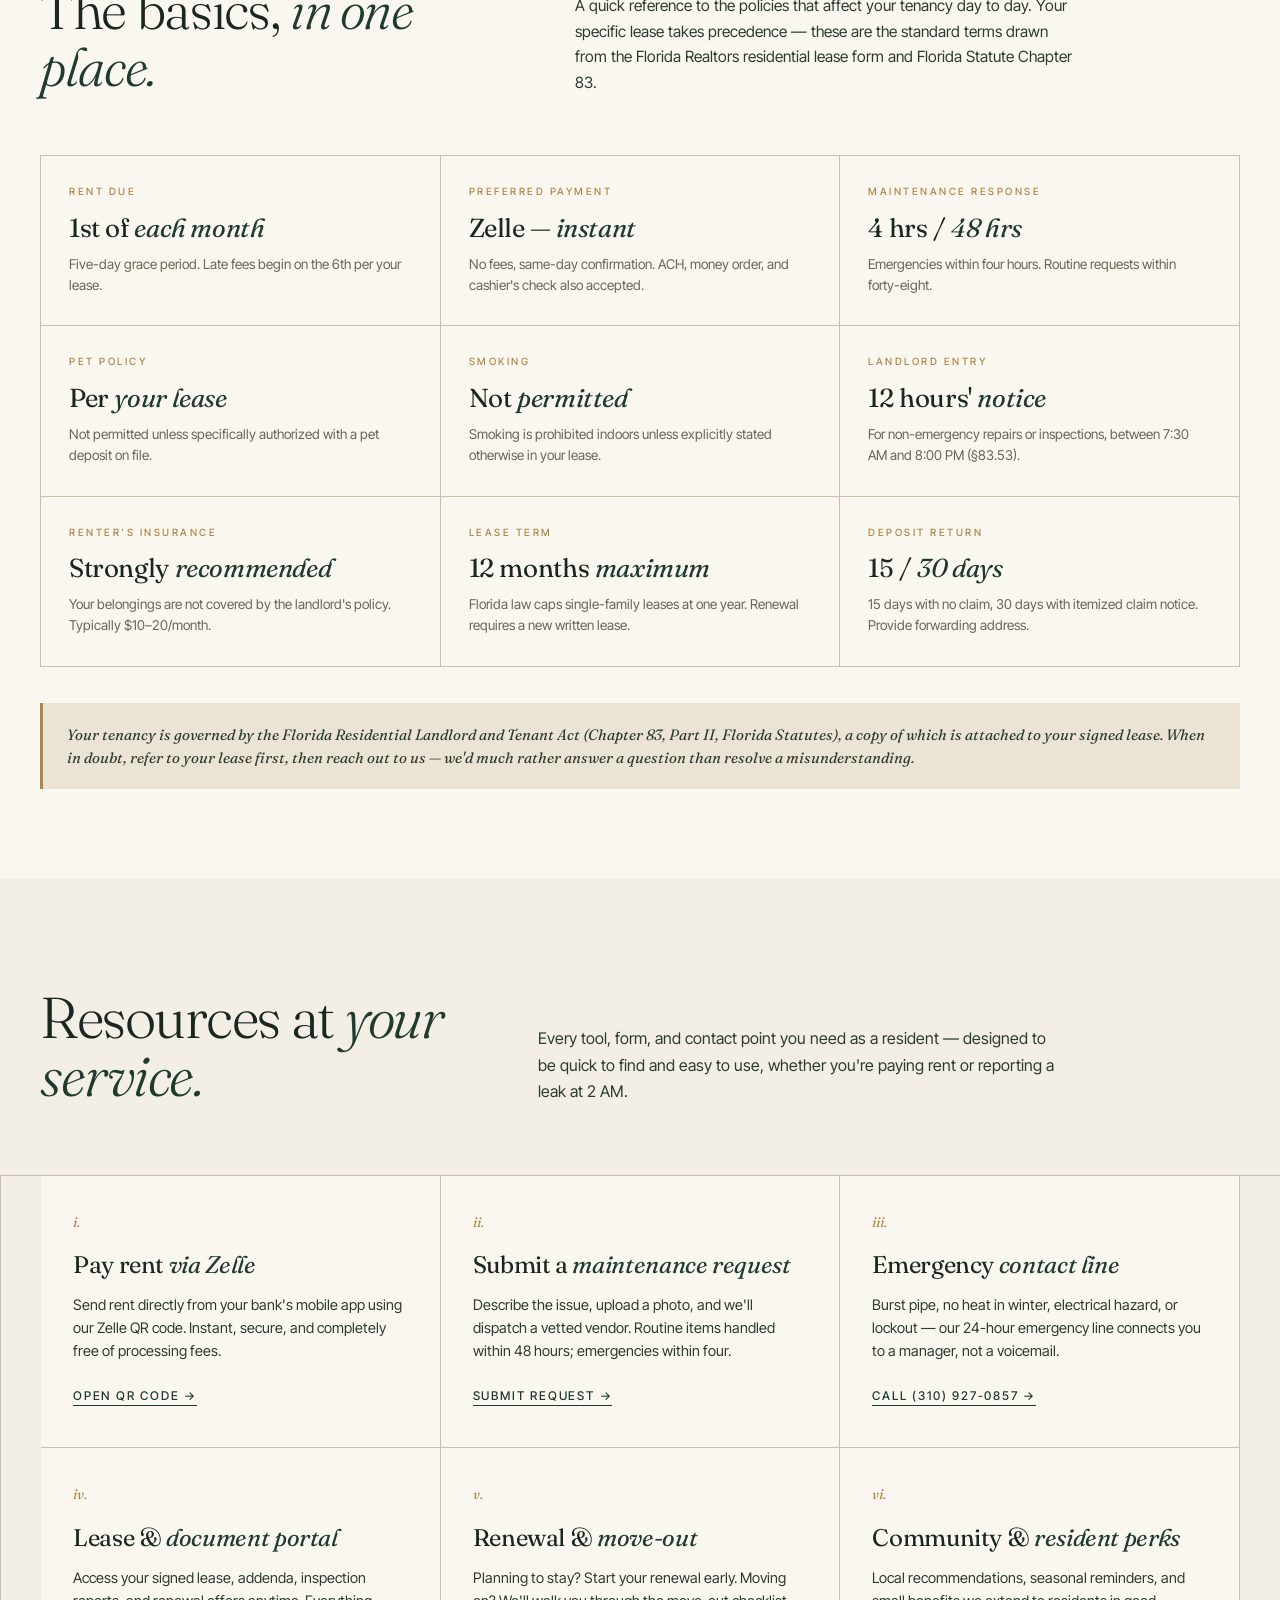
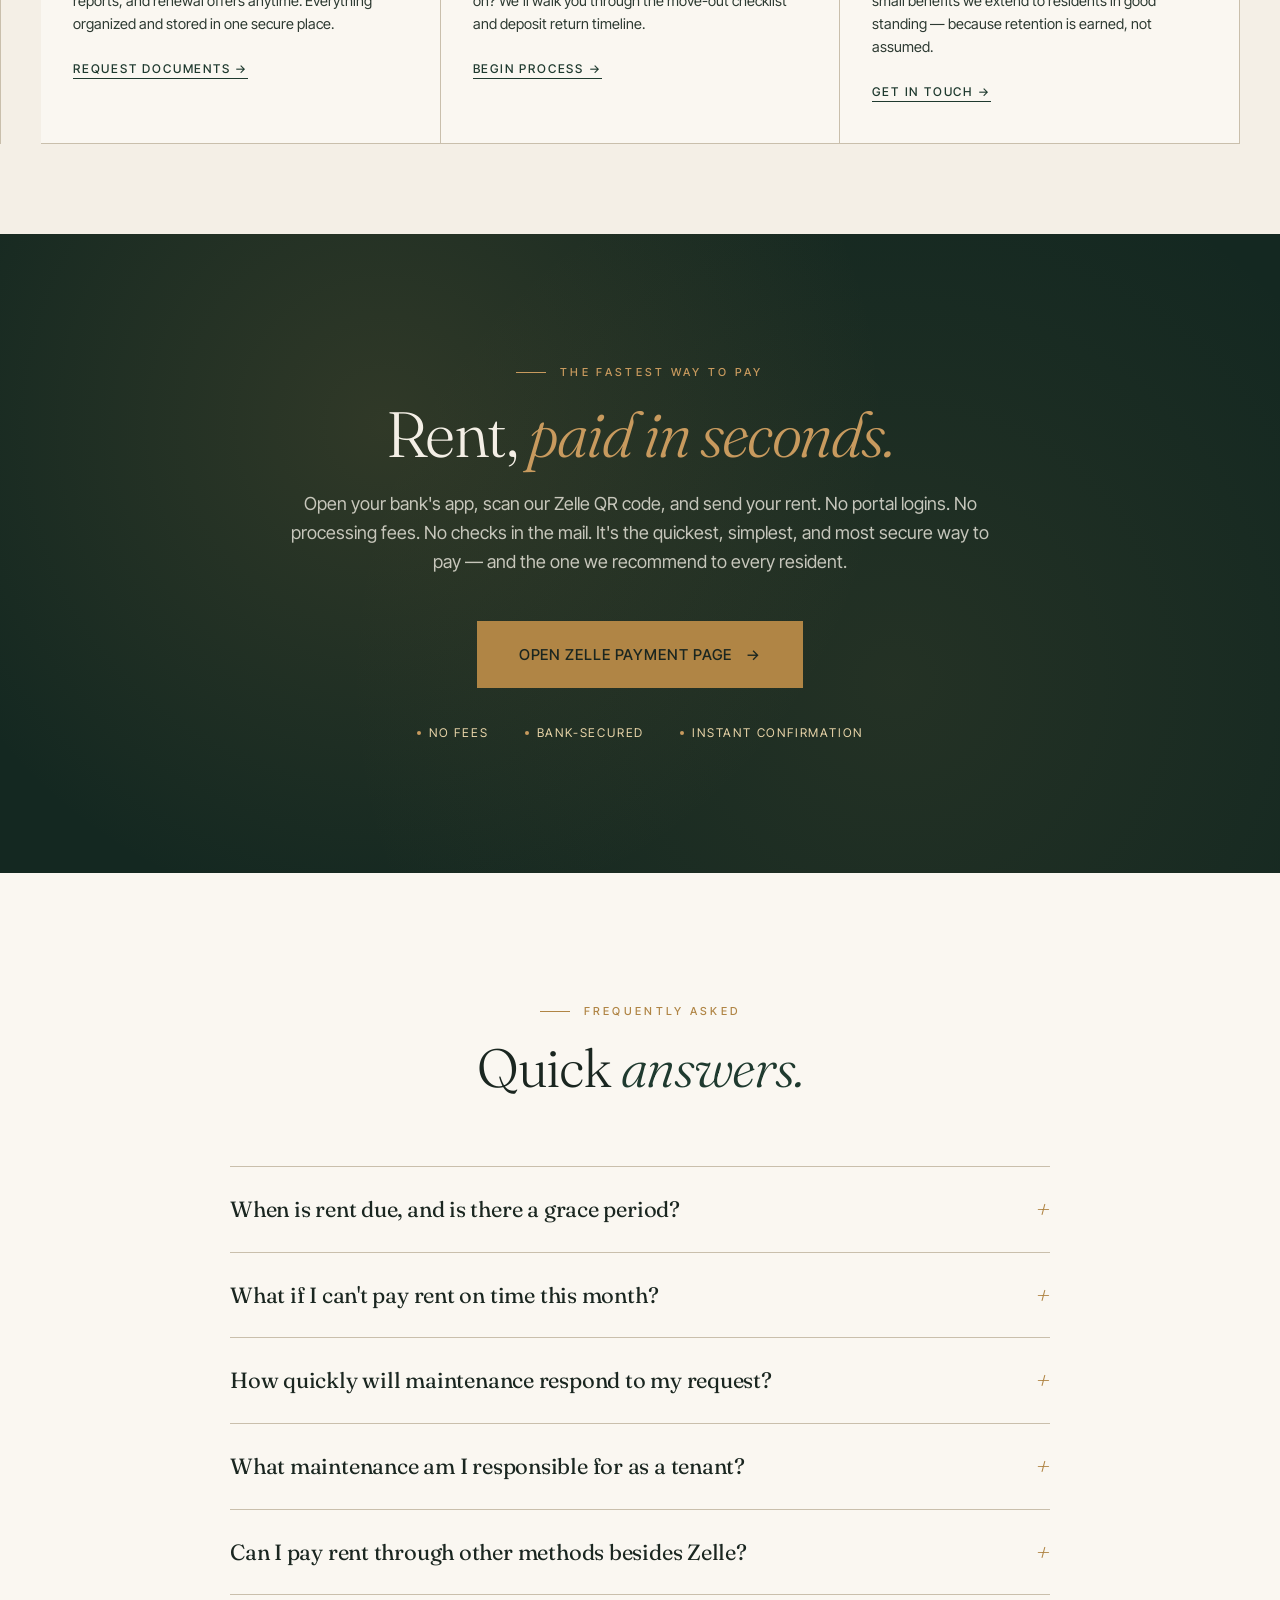
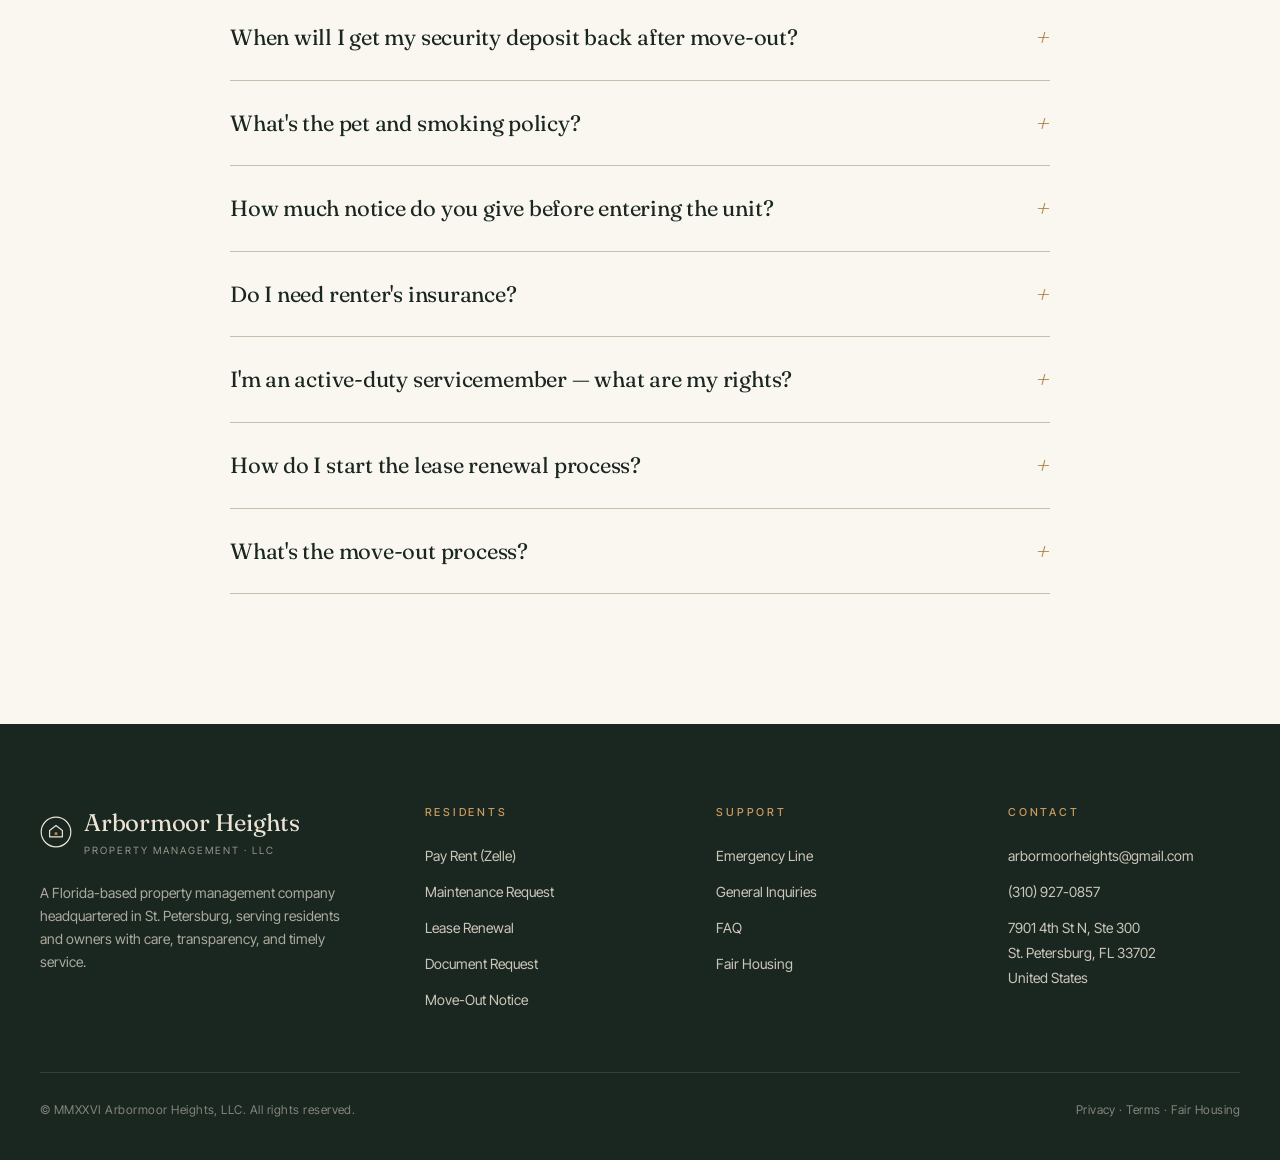
==== commit 667aa968: "Update index.html" ====
--- a/index.html
+++ b/index.html
@@ -3,294 +3,1602 @@
 <head>
 <meta charset="UTF-8">
 <meta name="viewport" content="width=device-width, initial-scale=1.0">
-<title>Lunch Roulette — 32746</title>
+<title>Arbormoor Heights — Tenant Resources</title>
+<link rel="preconnect" href="https://fonts.googleapis.com">
+<link rel="preconnect" href="https://fonts.gstatic.com" crossorigin>
+<link href="https://fonts.googleapis.com/css2?family=Fraunces:ital,opsz,wght@0,9..144,300;0,9..144,400;0,9..144,500;0,9..144,600;1,9..144,300;1,9..144,400&family=Inter+Tight:wght@300;400;500;600&display=swap" rel="stylesheet">
 <style>
-  :root{
-    --bg:#0b0e17;
-    --panel:#121726;
-    --panel2:#0e1322;
-    --line:#1f2740;
-    --cyan:#36e6ff;
-    --pink:#ff4fd8;
-    --text:#e8ecf6;
-    --dim:#8b94ad;
-    --gold:#ffc94d;
-  }
-  *{box-sizing:border-box;margin:0;padding:0}
-  body{
-    background:var(--bg);
-    background-image:radial-gradient(ellipse 80% 50% at 50% -10%, rgba(54,230,255,.08), transparent),
-                     radial-gradient(ellipse 60% 40% at 90% 110%, rgba(255,79,216,.07), transparent);
-    color:var(--text);
-    font-family:"Segoe UI",system-ui,-apple-system,sans-serif;
-    min-height:100vh;
-    padding:28px 20px 48px;
-  }
-  header{max-width:1100px;margin:0 auto 22px}
-  h1{
-    font-size:1.6rem;letter-spacing:.12em;text-transform:uppercase;font-weight:800;
-    background:linear-gradient(90deg,var(--cyan),var(--pink));
-    -webkit-background-clip:text;background-clip:text;color:transparent;
-  }
-  header p{color:var(--dim);font-size:.85rem;margin-top:6px;letter-spacing:.02em}
-  .wrap{max-width:1100px;margin:0 auto;display:grid;grid-template-columns:1.15fr 1fr;gap:18px}
-  @media (max-width:820px){.wrap{grid-template-columns:1fr}}
-
-  .panel{
-    background:var(--panel);
-    border:1px solid var(--line);
-    border-radius:14px;
-    overflow:hidden;
-    display:flex;flex-direction:column;
-  }
-  .panel-head{
-    padding:14px 16px;border-bottom:1px solid var(--line);
-    display:flex;align-items:center;justify-content:space-between;gap:10px;
-    font-size:.72rem;letter-spacing:.18em;text-transform:uppercase;color:var(--dim);font-weight:700;
-  }
-  .panel-head .count{color:var(--cyan);font-family:Consolas,monospace;letter-spacing:0}
-
-  /* list */
-  .list{overflow-y:auto;max-height:72vh;scrollbar-width:thin;scrollbar-color:var(--line) transparent}
-  .row{
-    display:flex;align-items:center;gap:12px;
-    padding:12px 14px;border-bottom:1px solid var(--line);
-    transition:background .15s;
-  }
-  .row:last-child{border-bottom:none}
-  .row:hover{background:var(--panel2)}
-  .row.highlight{background:rgba(54,230,255,.10);box-shadow:inset 3px 0 0 var(--cyan)}
-  .fav-btn{
-    background:none;border:none;cursor:pointer;font-size:1.15rem;line-height:1;
-    color:#3a4360;transition:color .15s,transform .1s;flex-shrink:0;padding:4px;
-  }
-  .fav-btn:hover{transform:scale(1.2)}
-  .fav-btn.on{color:var(--pink);text-shadow:0 0 8px rgba(255,79,216,.6)}
-  .info{flex:1;min-width:0}
-  .name{font-weight:600;font-size:.95rem}
-  .meta{color:var(--dim);font-size:.75rem;margin-top:2px}
-  .rating{
-    font-family:Consolas,monospace;font-size:.85rem;color:var(--gold);
-    flex-shrink:0;text-align:right;
-  }
-  .rating .n{display:block;color:var(--dim);font-size:.68rem}
-
-  /* picker */
-  .picker-body{flex:1;display:flex;flex-direction:column;align-items:center;justify-content:center;padding:34px 22px;gap:20px;min-height:380px}
-  .slot{
-    width:100%;min-height:170px;border-radius:12px;
-    border:1px solid var(--line);
-    background:var(--panel2);
-    display:flex;flex-direction:column;align-items:center;justify-content:center;
-    padding:22px;text-align:center;gap:8px;position:relative;
-  }
-  .slot.landed{border-color:var(--cyan);box-shadow:0 0 0 1px var(--cyan),0 0 28px rgba(54,230,255,.25)}
-  .slot .placeholder{color:var(--dim);font-size:.85rem;letter-spacing:.05em}
-  .slot .pick-name{font-size:1.45rem;font-weight:800;letter-spacing:.01em}
-  .slot.landed .pick-name{
-    background:linear-gradient(90deg,var(--cyan),var(--pink));
-    -webkit-background-clip:text;background-clip:text;color:transparent;
-  }
-  .slot .pick-meta{color:var(--dim);font-size:.82rem}
-  .slot .pick-rating{color:var(--gold);font-family:Consolas,monospace;font-size:.95rem}
-  .slot .pick-fav{color:var(--pink);font-size:.78rem;letter-spacing:.12em;text-transform:uppercase}
-
-  .spin-btn{
-    font:inherit;font-weight:800;letter-spacing:.18em;text-transform:uppercase;font-size:.9rem;
-    color:#06121a;background:linear-gradient(90deg,var(--cyan),var(--pink));
-    border:none;border-radius:10px;padding:14px 38px;cursor:pointer;
-    transition:transform .1s,box-shadow .15s;
-    box-shadow:0 0 18px rgba(54,230,255,.35);
-  }
-  .spin-btn:hover{transform:translateY(-1px);box-shadow:0 0 26px rgba(255,79,216,.45)}
-  .spin-btn:active{transform:translateY(1px)}
-  .spin-btn:disabled{opacity:.5;cursor:default;transform:none}
-
-  .opts{display:flex;gap:18px;flex-wrap:wrap;justify-content:center;color:var(--dim);font-size:.8rem}
-  .opts label{display:flex;align-items:center;gap:6px;cursor:pointer;user-select:none}
-  .opts input{accent-color:var(--pink)}
-  .note{color:var(--dim);font-size:.7rem;text-align:center;max-width:340px;line-height:1.5}
-
-  @media (prefers-reduced-motion:reduce){
-    .spin-btn,.fav-btn,.row{transition:none}
+  :root {
+    --ivory: #f4efe6;
+    --ivory-deep: #ebe3d4;
+    --paper: #faf7f1;
+    --ink: #1a2620;
+    --ink-soft: #2d3a32;
+    --forest: #1f3a2f;
+    --forest-deep: #142821;
+    --moss: #4a5f4c;
+    --sage: #8ba896;
+    --brass: #b08545;
+    --brass-light: #c89a5e;
+    --brass-pale: #e8d4a8;
+    --rule: #c9bfac;
+    --rule-soft: #d9d0bd;
+    --muted: #6b6555;
+    --zelle: #6d1ed4;
+    --zelle-soft: #f3edff;
+  }
+
+  * { margin: 0; padding: 0; box-sizing: border-box; }
+  html { scroll-behavior: smooth; }
+
+  body {
+    font-family: 'Inter Tight', sans-serif;
+    background: var(--paper);
+    color: var(--ink);
+    line-height: 1.55;
+    overflow-x: hidden;
+    -webkit-font-smoothing: antialiased;
+  }
+
+  .serif { font-family: 'Fraunces', serif; }
+  .italic { font-style: italic; }
+
+  body::before {
+    content: '';
+    position: fixed;
+    inset: 0;
+    background-image: url("data:image/svg+xml,%3Csvg viewBox='0 0 200 200' xmlns='http://www.w3.org/2000/svg'%3E%3Cfilter id='n'%3E%3CfeTurbulence type='fractalNoise' baseFrequency='0.9' numOctaves='2'/%3E%3CfeColorMatrix values='0 0 0 0 0.1 0 0 0 0 0.1 0 0 0 0 0.1 0 0 0 0.12 0'/%3E%3C/filter%3E%3Crect width='100%25' height='100%25' filter='url(%23n)'/%3E%3C/svg%3E");
+    opacity: 0.3;
+    pointer-events: none;
+    z-index: 9999;
+    mix-blend-mode: multiply;
+  }
+
+  /* ============ NAV ============ */
+  nav {
+    position: fixed;
+    top: 0; left: 0; right: 0;
+    z-index: 100;
+    padding: 20px 40px;
+    background: rgba(250, 247, 241, 0.88);
+    backdrop-filter: blur(12px);
+    -webkit-backdrop-filter: blur(12px);
+    border-bottom: 1px solid var(--rule-soft);
+    display: flex;
+    align-items: center;
+    justify-content: space-between;
+  }
+
+  .logo {
+    font-family: 'Fraunces', serif;
+    font-weight: 400;
+    font-size: 21px;
+    letter-spacing: -0.01em;
+    display: flex;
+    align-items: center;
+    gap: 12px;
+  }
+  .logo-mark {
+    width: 32px; height: 32px;
+    display: inline-flex;
+    align-items: center;
+    justify-content: center;
+  }
+  .logo-mark svg { width: 100%; height: 100%; }
+  .logo small {
+    font-family: 'Inter Tight', sans-serif;
+    font-size: 10px;
+    letter-spacing: 0.2em;
+    color: var(--muted);
+    text-transform: uppercase;
+    display: block;
+    margin-top: 2px;
+  }
+
+  .nav-links {
+    display: flex;
+    gap: 34px;
+    list-style: none;
+    font-size: 13px;
+    letter-spacing: 0.04em;
+    text-transform: uppercase;
+  }
+  .nav-links a {
+    color: var(--ink);
+    text-decoration: none;
+    position: relative;
+    padding-bottom: 2px;
+    transition: color 0.3s;
+  }
+  .nav-links a::after {
+    content: '';
+    position: absolute;
+    bottom: 0; left: 0;
+    height: 1px;
+    width: 0;
+    background: var(--brass);
+    transition: width 0.4s ease;
+  }
+  .nav-links a:hover { color: var(--forest); }
+  .nav-links a:hover::after { width: 100%; }
+
+  .nav-cta {
+    font-family: 'Inter Tight', sans-serif;
+    font-size: 13px;
+    letter-spacing: 0.06em;
+    text-transform: uppercase;
+    padding: 11px 22px;
+    background: var(--forest);
+    color: var(--paper);
+    border: none;
+    cursor: pointer;
+    transition: background 0.3s;
+    text-decoration: none;
+    display: inline-block;
+  }
+  .nav-cta:hover { background: var(--ink); }
+
+  /* ============ HERO ============ */
+  .hero {
+    min-height: 88vh;
+    padding: 140px 40px 80px;
+    position: relative;
+    display: grid;
+    grid-template-columns: 1.3fr 1fr;
+    gap: 60px;
+    align-items: center;
+    background: linear-gradient(180deg, var(--paper) 0%, var(--ivory) 100%);
+  }
+
+  .eyebrow {
+    display: inline-flex;
+    align-items: center;
+    gap: 14px;
+    font-size: 12px;
+    letter-spacing: 0.22em;
+    text-transform: uppercase;
+    color: var(--forest);
+    margin-bottom: 32px;
+    font-weight: 500;
+    opacity: 0;
+    animation: fadeUp 0.9s 0.1s forwards;
+  }
+  .eyebrow::before {
+    content: '';
+    width: 40px;
+    height: 1px;
+    background: var(--brass);
+  }
+
+  h1.hero-title {
+    font-family: 'Fraunces', serif;
+    font-weight: 300;
+    font-size: clamp(44px, 5.8vw, 80px);
+    line-height: 1;
+    letter-spacing: -0.02em;
+    color: var(--ink);
+    margin-bottom: 30px;
+    opacity: 0;
+    animation: fadeUp 1s 0.25s forwards;
+  }
+  h1.hero-title .accent {
+    font-style: italic;
+    color: var(--forest);
+  }
+
+  .hero-lead {
+    font-size: 17px;
+    line-height: 1.65;
+    color: var(--ink-soft);
+    max-width: 510px;
+    margin-bottom: 40px;
+    opacity: 0;
+    animation: fadeUp 1s 0.4s forwards;
+  }
+
+  .hero-actions {
+    display: flex;
+    gap: 16px;
+    align-items: center;
+    flex-wrap: wrap;
+    opacity: 0;
+    animation: fadeUp 1s 0.55s forwards;
+  }
+
+  .btn-primary {
+    font-family: 'Inter Tight', sans-serif;
+    font-size: 14px;
+    letter-spacing: 0.06em;
+    text-transform: uppercase;
+    padding: 17px 30px;
+    background: var(--forest);
+    color: var(--paper);
+    border: none;
+    cursor: pointer;
+    transition: all 0.3s ease;
+    display: inline-flex;
+    align-items: center;
+    gap: 12px;
+    text-decoration: none;
+  }
+  .btn-primary:hover {
+    background: var(--ink);
+    padding-right: 36px;
+  }
+  .btn-primary .arrow { transition: transform 0.3s; }
+  .btn-primary:hover .arrow { transform: translateX(4px); }
+
+  .btn-secondary {
+    font-family: 'Inter Tight', sans-serif;
+    font-size: 14px;
+    letter-spacing: 0.06em;
+    text-transform: uppercase;
+    padding: 17px 6px;
+    background: transparent;
+    color: var(--ink);
+    border: none;
+    border-bottom: 1px solid var(--ink);
+    cursor: pointer;
+    transition: all 0.3s;
+    text-decoration: none;
+    display: inline-block;
+  }
+  .btn-secondary:hover { color: var(--brass); border-color: var(--brass); }
+
+  /* Hero card */
+  .hero-visual {
+    position: relative;
+    height: 480px;
+    opacity: 0;
+    animation: fadeIn 1.4s 0.6s forwards;
+  }
+
+  .keycard {
+    position: absolute;
+    top: 30px;
+    right: 0;
+    width: 92%;
+    background: var(--forest);
+    color: var(--ivory);
+    padding: 34px 32px 28px;
+    border: 1px solid var(--forest-deep);
+    box-shadow: 0 30px 60px -20px rgba(20, 40, 33, 0.3);
+    transform: rotate(1.5deg);
+  }
+  .keycard-header {
+    display: flex;
+    justify-content: space-between;
+    align-items: start;
+    margin-bottom: 30px;
+    padding-bottom: 20px;
+    border-bottom: 1px solid rgba(232, 212, 168, 0.2);
+  }
+  .keycard-header .label {
+    font-size: 10px;
+    letter-spacing: 0.3em;
+    text-transform: uppercase;
+    color: var(--brass-light);
+  }
+  .keycard-header .label .v {
+    font-family: 'Fraunces', serif;
+    font-size: 14px;
+    color: var(--ivory);
+    letter-spacing: normal;
+    text-transform: none;
+    display: block;
+    margin-top: 4px;
+  }
+  .keycard-mark {
+    width: 44px; height: 44px;
+    border: 1px solid var(--brass-light);
+    border-radius: 50%;
+    display: flex;
+    align-items: center;
+    justify-content: center;
+  }
+  .keycard h3 {
+    font-family: 'Fraunces', serif;
+    font-weight: 300;
+    font-size: 36px;
+    line-height: 1.05;
+    letter-spacing: -0.02em;
+    margin-bottom: 24px;
+  }
+  .keycard h3 .italic { color: var(--brass-light); }
+  .keycard .features {
+    display: grid;
+    grid-template-columns: 1fr 1fr;
+    gap: 14px 24px;
+    font-size: 13px;
+  }
+  .keycard .features > div {
+    display: flex;
+    align-items: start;
+    gap: 9px;
+    color: rgba(244, 239, 230, 0.9);
+  }
+  .keycard .features .check {
+    color: var(--brass-light);
+    font-size: 14px;
+    flex-shrink: 0;
+    margin-top: 1px;
+  }
+
+  .keycard-stub {
+    position: absolute;
+    bottom: 0;
+    left: 0;
+    width: 56%;
+    background: var(--paper);
+    border: 1px solid var(--rule);
+    padding: 22px 24px;
+    transform: rotate(-2deg);
+    box-shadow: 0 20px 40px -15px rgba(20, 40, 33, 0.18);
+  }
+  .stub-label {
+    font-size: 10px;
+    letter-spacing: 0.25em;
+    text-transform: uppercase;
+    color: var(--muted);
+    margin-bottom: 10px;
+  }
+  .stub-title {
+    font-family: 'Fraunces', serif;
+    font-size: 22px;
+    font-weight: 400;
+    color: var(--forest);
+    line-height: 1.2;
+    letter-spacing: -0.01em;
+  }
+  .stub-meta {
+    margin-top: 12px;
+    padding-top: 12px;
+    border-top: 1px dashed var(--rule);
+    display: flex;
+    justify-content: space-between;
+    font-size: 12px;
+    color: var(--muted);
+  }
+  .stub-meta span:last-child { color: var(--forest); font-weight: 500; }
+
+  /* ============ QUICK ACTIONS ============ */
+  .quick-actions {
+    background: var(--forest);
+    padding: 0;
+  }
+  .qa-inner {
+    max-width: 1300px;
+    margin: 0 auto;
+    display: grid;
+    grid-template-columns: repeat(4, 1fr);
+  }
+  .qa-item {
+    padding: 36px 30px;
+    border-right: 1px solid rgba(232, 212, 168, 0.15);
+    color: var(--ivory);
+    text-decoration: none;
+    display: block;
+    transition: background 0.3s;
+    position: relative;
+  }
+  .qa-item:last-child { border-right: none; }
+  .qa-item:hover { background: var(--forest-deep); }
+  .qa-item.featured {
+    background: var(--brass);
+    color: var(--ink);
+  }
+  .qa-item.featured:hover { background: var(--brass-light); }
+  .qa-num {
+    font-family: 'Fraunces', serif;
+    font-style: italic;
+    font-size: 14px;
+    color: var(--brass-light);
+    margin-bottom: 14px;
+    display: block;
+  }
+  .qa-item.featured .qa-num { color: var(--forest); }
+  .qa-title {
+    font-family: 'Fraunces', serif;
+    font-size: 22px;
+    font-weight: 400;
+    line-height: 1.15;
+    margin-bottom: 8px;
+    letter-spacing: -0.01em;
+  }
+  .qa-title .italic { color: var(--brass-light); }
+  .qa-item.featured .qa-title .italic { color: var(--forest); }
+  .qa-desc {
+    font-size: 13px;
+    line-height: 1.5;
+    color: rgba(244, 239, 230, 0.75);
+    margin-bottom: 18px;
+  }
+  .qa-item.featured .qa-desc { color: var(--ink-soft); }
+  .qa-arrow {
+    font-size: 18px;
+    letter-spacing: 0;
+    transition: transform 0.3s;
+    display: inline-block;
+  }
+  .qa-item:hover .qa-arrow { transform: translateX(6px); }
+
+  /* ============ INTRO ============ */
+  .welcome {
+    padding: 120px 40px 90px;
+    background: var(--paper);
+    display: grid;
+    grid-template-columns: 1fr 1.6fr;
+    gap: 80px;
+    max-width: 1300px;
+    margin: 0 auto;
+    align-items: start;
+  }
+
+  .section-label {
+    font-size: 11px;
+    letter-spacing: 0.3em;
+    text-transform: uppercase;
+    color: var(--brass);
+    font-weight: 500;
+    display: flex;
+    align-items: center;
+    gap: 14px;
+    margin-bottom: 20px;
+  }
+  .section-label::before {
+    content: '';
+    width: 30px;
+    height: 1px;
+    background: var(--brass);
+  }
+
+  .welcome h2 {
+    font-family: 'Fraunces', serif;
+    font-size: clamp(36px, 4.2vw, 56px);
+    font-weight: 300;
+    line-height: 1.05;
+    letter-spacing: -0.02em;
+  }
+  .welcome h2 .italic { color: var(--forest); }
+
+  .welcome-body {
+    font-size: 17px;
+    line-height: 1.7;
+    color: var(--ink-soft);
+  }
+  .welcome-body p + p { margin-top: 18px; }
+
+  /* ============ SERVICES ============ */
+  .services-wrap {
+    background: var(--ivory);
+    padding: 110px 0 90px;
+  }
+  .services-header {
+    padding: 0 40px;
+    max-width: 1300px;
+    margin: 0 auto 70px;
+    display: grid;
+    grid-template-columns: 1fr 1.6fr;
+    gap: 60px;
+    align-items: end;
+  }
+  .services-header h2 {
+    font-family: 'Fraunces', serif;
+    font-size: clamp(36px, 4.5vw, 60px);
+    font-weight: 300;
+    line-height: 1;
+    letter-spacing: -0.025em;
+  }
+  .services-header h2 .italic { color: var(--forest); }
+  .services-header .desc {
+    font-size: 16px;
+    line-height: 1.65;
+    color: var(--ink-soft);
+    max-width: 520px;
+  }
+
+  .services {
+    max-width: 1300px;
+    margin: 0 auto;
+    padding: 0 40px;
+    display: grid;
+    grid-template-columns: repeat(3, 1fr);
+    gap: 0;
+    border-top: 1px solid var(--rule);
+    border-left: 1px solid var(--rule);
+  }
+  .service {
+    padding: 36px 32px 40px;
+    border-right: 1px solid var(--rule);
+    border-bottom: 1px solid var(--rule);
+    background: var(--paper);
+    transition: background 0.4s;
+    position: relative;
+  }
+  .service:hover { background: var(--ivory-deep); }
+  .service-num {
+    font-family: 'Fraunces', serif;
+    font-style: italic;
+    font-size: 14px;
+    color: var(--brass);
+    margin-bottom: 18px;
+  }
+  .service h3 {
+    font-family: 'Fraunces', serif;
+    font-size: 24px;
+    font-weight: 400;
+    line-height: 1.15;
+    letter-spacing: -0.015em;
+    margin-bottom: 14px;
+    color: var(--ink);
+  }
+  .service h3 .italic { color: var(--forest); }
+  .service p {
+    font-size: 14.5px;
+    line-height: 1.6;
+    color: var(--ink-soft);
+    margin-bottom: 20px;
+  }
+  .service .link {
+    font-size: 12px;
+    letter-spacing: 0.15em;
+    text-transform: uppercase;
+    color: var(--forest);
+    text-decoration: none;
+    border-bottom: 1px solid var(--forest);
+    padding-bottom: 2px;
+    font-weight: 500;
+    transition: all 0.3s;
+  }
+  .service .link:hover { color: var(--brass); border-color: var(--brass); }
+
+  /* ============ POLICIES AT A GLANCE ============ */
+  .policies-wrap {
+    background: var(--paper);
+    padding: 110px 40px 90px;
+    border-top: 1px solid var(--rule-soft);
+  }
+  .policies-inner {
+    max-width: 1300px;
+    margin: 0 auto;
+  }
+  .policies-header {
+    display: grid;
+    grid-template-columns: 1fr 1.4fr;
+    gap: 60px;
+    margin-bottom: 60px;
+    align-items: end;
+  }
+  .policies-header h2 {
+    font-family: 'Fraunces', serif;
+    font-size: clamp(36px, 4.2vw, 56px);
+    font-weight: 300;
+    line-height: 1.05;
+    letter-spacing: -0.025em;
+    color: var(--ink);
+  }
+  .policies-header h2 .italic { color: var(--forest); }
+  .policies-header .desc {
+    font-size: 15.5px;
+    line-height: 1.65;
+    color: var(--ink-soft);
+    max-width: 500px;
+  }
+  .policies-grid {
+    display: grid;
+    grid-template-columns: repeat(3, 1fr);
+    gap: 0;
+    border-top: 1px solid var(--rule);
+    border-left: 1px solid var(--rule);
+  }
+  .policy {
+    padding: 28px 28px 30px;
+    border-right: 1px solid var(--rule);
+    border-bottom: 1px solid var(--rule);
+    background: var(--paper);
+    transition: background 0.4s;
+  }
+  .policy:hover { background: var(--ivory); }
+  .policy-label {
+    font-family: 'Inter Tight', sans-serif;
+    font-size: 10px;
+    letter-spacing: 0.25em;
+    text-transform: uppercase;
+    color: var(--brass);
+    margin-bottom: 14px;
+    font-weight: 500;
+  }
+  .policy-value {
+    font-family: 'Fraunces', serif;
+    font-size: 26px;
+    font-weight: 400;
+    line-height: 1.15;
+    letter-spacing: -0.015em;
+    color: var(--ink);
+    margin-bottom: 10px;
+  }
+  .policy-value .italic { color: var(--forest); }
+  .policy-note {
+    font-size: 13.5px;
+    line-height: 1.55;
+    color: var(--muted);
+  }
+  .policies-footnote {
+    margin-top: 36px;
+    padding: 20px 24px;
+    background: var(--ivory-deep);
+    border-left: 3px solid var(--brass);
+    font-family: 'Fraunces', serif;
+    font-style: italic;
+    font-size: 15px;
+    line-height: 1.55;
+    color: var(--ink-soft);
+  }
+
+  /* ============ PAYMENT BAND ============ */
+  .pay-band {
+    padding: 130px 40px;
+    background: var(--forest-deep);
+    color: var(--ivory);
+    text-align: center;
+    position: relative;
+    overflow: hidden;
+  }
+  .pay-band::before {
+    content: '';
+    position: absolute;
+    inset: 0;
+    background:
+      radial-gradient(circle at 30% 30%, rgba(176, 133, 69, 0.18), transparent 50%),
+      radial-gradient(circle at 70% 70%, rgba(176, 133, 69, 0.1), transparent 55%);
+    pointer-events: none;
+  }
+  .pay-inner { max-width: 720px; margin: 0 auto; position: relative; z-index: 1; }
+  .pay-band .section-label { justify-content: center; color: var(--brass-light); }
+  .pay-band .section-label::before { background: var(--brass-light); }
+  .pay-band h2 {
+    font-family: 'Fraunces', serif;
+    font-size: clamp(40px, 5vw, 68px);
+    font-weight: 300;
+    line-height: 1.02;
+    letter-spacing: -0.025em;
+    margin-bottom: 24px;
+  }
+  .pay-band h2 .italic { color: var(--brass-light); }
+  .pay-band p {
+    font-size: 18px;
+    line-height: 1.6;
+    color: rgba(244, 239, 230, 0.78);
+    margin-bottom: 44px;
+  }
+  .pay-btn {
+    font-family: 'Inter Tight', sans-serif;
+    font-size: 15px;
+    letter-spacing: 0.06em;
+    text-transform: uppercase;
+    padding: 22px 42px;
+    background: var(--brass);
+    color: var(--ink);
+    border: none;
+    cursor: pointer;
+    transition: all 0.3s;
+    display: inline-flex;
+    align-items: center;
+    gap: 14px;
+    text-decoration: none;
+    font-weight: 500;
+  }
+  .pay-btn:hover { background: var(--brass-light); padding-right: 50px; }
+  .pay-btn .arrow { transition: transform 0.3s; }
+  .pay-btn:hover .arrow { transform: translateX(6px); }
+  .pay-details {
+    margin-top: 36px;
+    display: flex;
+    justify-content: center;
+    gap: 36px;
+    font-size: 12px;
+    letter-spacing: 0.15em;
+    text-transform: uppercase;
+    color: var(--brass-pale);
+  }
+  .pay-details span { display: inline-flex; align-items: center; gap: 8px; }
+  .pay-details .dot { width: 4px; height: 4px; background: var(--brass-light); border-radius: 50%; }
+
+  /* ============ FAQ ============ */
+  .faq-wrap {
+    padding: 130px 40px;
+    background: var(--paper);
+    max-width: 1100px;
+    margin: 0 auto;
+  }
+  .faq-header { text-align: center; margin-bottom: 70px; }
+  .faq-header .section-label { justify-content: center; }
+  .faq-header h2 {
+    font-family: 'Fraunces', serif;
+    font-size: clamp(36px, 4.2vw, 56px);
+    font-weight: 300;
+    line-height: 1.05;
+    letter-spacing: -0.025em;
+  }
+  .faq-header h2 .italic { color: var(--forest); }
+
+  .faq-list { max-width: 820px; margin: 0 auto; }
+  .faq-item {
+    border-bottom: 1px solid var(--rule);
+    padding: 28px 0;
+    cursor: pointer;
+  }
+  .faq-item:first-child { border-top: 1px solid var(--rule); }
+  .faq-q {
+    display: flex;
+    justify-content: space-between;
+    align-items: start;
+    gap: 30px;
+    font-family: 'Fraunces', serif;
+    font-size: 22px;
+    font-weight: 400;
+    line-height: 1.3;
+    color: var(--ink);
+    letter-spacing: -0.01em;
+  }
+  .faq-toggle {
+    font-family: 'Fraunces', serif;
+    font-style: italic;
+    color: var(--brass);
+    font-size: 28px;
+    font-weight: 300;
+    line-height: 1;
+    flex-shrink: 0;
+    transition: transform 0.4s;
+  }
+  .faq-item.open .faq-toggle { transform: rotate(45deg); }
+  .faq-a {
+    max-height: 0;
+    overflow: hidden;
+    transition: max-height 0.5s ease, padding 0.4s ease;
+    font-size: 16px;
+    line-height: 1.65;
+    color: var(--ink-soft);
+    padding-right: 50px;
+  }
+  .faq-item.open .faq-a { max-height: 600px; padding-top: 18px; }
+
+  /* ============ FOOTER ============ */
+  footer {
+    background: var(--ink);
+    color: var(--ivory-deep);
+    padding: 80px 40px 40px;
+  }
+  .footer-inner {
+    max-width: 1300px;
+    margin: 0 auto;
+    display: grid;
+    grid-template-columns: 1.4fr 1fr 1fr 1fr;
+    gap: 60px;
+    padding-bottom: 50px;
+    border-bottom: 1px solid rgba(232, 212, 168, 0.15);
+  }
+  .footer-brand .logo { color: var(--ivory-deep); font-size: 24px; }
+  .footer-brand .logo small { color: rgba(235, 227, 212, 0.6); }
+  .footer-brand p {
+    margin-top: 22px;
+    max-width: 320px;
+    font-size: 14px;
+    line-height: 1.65;
+    color: rgba(235, 227, 212, 0.7);
+  }
+  .footer-col h4 {
+    font-family: 'Inter Tight', sans-serif;
+    font-size: 11px;
+    letter-spacing: 0.25em;
+    text-transform: uppercase;
+    color: var(--brass-light);
+    font-weight: 500;
+    margin-bottom: 22px;
+  }
+  .footer-col ul { list-style: none; }
+  .footer-col li { margin-bottom: 11px; }
+  .footer-col a {
+    color: rgba(235, 227, 212, 0.85);
+    text-decoration: none;
+    font-size: 14px;
+    transition: color 0.3s;
+  }
+  .footer-col a:hover { color: var(--brass-light); }
+  .footer-bottom {
+    max-width: 1300px;
+    margin: 28px auto 0;
+    display: flex;
+    justify-content: space-between;
+    font-size: 12px;
+    color: rgba(235, 227, 212, 0.5);
+    letter-spacing: 0.04em;
+  }
+
+  /* ============ PAGES (Zelle modal/page) ============ */
+  .page {
+    display: none;
+    position: fixed;
+    inset: 0;
+    z-index: 200;
+    background: var(--ivory);
+    overflow-y: auto;
+    animation: slideUp 0.6s ease forwards;
+  }
+  .page.active { display: block; }
+
+  .page-nav {
+    padding: 22px 40px;
+    background: rgba(244, 239, 230, 0.9);
+    backdrop-filter: blur(10px);
+    border-bottom: 1px solid var(--rule-soft);
+    display: flex;
+    justify-content: space-between;
+    align-items: center;
+    position: sticky;
+    top: 0;
+    z-index: 10;
+  }
+  .back-link {
+    font-size: 13px;
+    letter-spacing: 0.05em;
+    text-transform: uppercase;
+    color: var(--ink);
+    text-decoration: none;
+    display: inline-flex;
+    align-items: center;
+    gap: 10px;
+    cursor: pointer;
+    background: none;
+    border: none;
+    font-family: 'Inter Tight', sans-serif;
+  }
+  .back-link:hover { color: var(--brass); }
+  .back-link .arr { transition: transform 0.3s; display: inline-block; }
+  .back-link:hover .arr { transform: translateX(-4px); }
+
+  /* Zelle Page */
+  .zelle-page {
+    max-width: 1100px;
+    margin: 0 auto;
+    padding: 60px 40px 100px;
+    display: grid;
+    grid-template-columns: 1fr 1fr;
+    gap: 80px;
+    align-items: center;
+  }
+  .zelle-info .eyebrow {
+    color: var(--zelle);
+    margin-bottom: 28px;
+  }
+  .zelle-info .eyebrow::before { background: var(--zelle); }
+  .zelle-info h1 {
+    font-family: 'Fraunces', serif;
+    font-size: clamp(40px, 5vw, 64px);
+    font-weight: 300;
+    line-height: 1;
+    letter-spacing: -0.025em;
+    margin-bottom: 26px;
+  }
+  .zelle-info h1 .italic { color: var(--forest); }
+  .zelle-info .lead {
+    font-size: 17px;
+    line-height: 1.65;
+    color: var(--ink-soft);
+    margin-bottom: 36px;
+  }
+  .zelle-details {
+    background: var(--paper);
+    border: 1px solid var(--rule);
+    padding: 28px 30px;
+    margin-bottom: 30px;
+  }
+  .zelle-detail-row {
+    display: flex;
+    justify-content: space-between;
+    align-items: center;
+    padding: 13px 0;
+    border-bottom: 1px dashed var(--rule-soft);
+    font-size: 14px;
+  }
+  .zelle-detail-row:last-child { border-bottom: none; }
+  .zelle-detail-row .lbl {
+    color: var(--muted);
+    letter-spacing: 0.1em;
+    text-transform: uppercase;
+    font-size: 11px;
+  }
+  .zelle-detail-row .val {
+    font-family: 'Fraunces', serif;
+    color: var(--forest);
+    font-size: 17px;
+    font-weight: 500;
+  }
+  .copy-btn {
+    background: none;
+    border: 1px solid var(--rule);
+    padding: 5px 11px;
+    font-size: 10px;
+    letter-spacing: 0.1em;
+    text-transform: uppercase;
+    cursor: pointer;
+    color: var(--ink);
+    margin-left: 12px;
+    font-family: 'Inter Tight', sans-serif;
+    transition: all 0.3s;
+  }
+  .copy-btn:hover { background: var(--forest); color: var(--paper); border-color: var(--forest); }
+  .copy-btn.copied { background: var(--brass); color: var(--ink); border-color: var(--brass); }
+
+  .zelle-steps {
+    list-style: none;
+    counter-reset: step;
+  }
+  .zelle-steps li {
+    counter-increment: step;
+    padding: 14px 0 14px 50px;
+    position: relative;
+    font-size: 14.5px;
+    line-height: 1.5;
+    color: var(--ink-soft);
+    border-bottom: 1px solid var(--rule-soft);
+  }
+  .zelle-steps li:last-child { border-bottom: none; }
+  .zelle-steps li::before {
+    content: counter(step, upper-roman) ".";
+    position: absolute;
+    left: 0;
+    top: 14px;
+    font-family: 'Fraunces', serif;
+    font-style: italic;
+    color: var(--brass);
+    font-size: 16px;
+    width: 36px;
+  }
+  .zelle-steps li strong { color: var(--ink); font-weight: 500; }
+
+  /* QR card */
+  .qr-card {
+    background: var(--paper);
+    border: 1px solid var(--rule);
+    padding: 40px;
+    box-shadow: 0 30px 60px -20px rgba(20, 40, 33, 0.15);
+    text-align: center;
+    position: relative;
+  }
+  .qr-card-header {
+    display: flex;
+    justify-content: space-between;
+    align-items: center;
+    margin-bottom: 28px;
+    padding-bottom: 22px;
+    border-bottom: 1px solid var(--rule-soft);
+  }
+  .qr-card-header .brand {
+    font-family: 'Fraunces', serif;
+    font-size: 18px;
+    font-weight: 500;
+    color: var(--forest);
+    text-align: left;
+    line-height: 1.2;
+  }
+  .qr-card-header .brand small {
+    display: block;
+    font-family: 'Inter Tight', sans-serif;
+    font-size: 9px;
+    letter-spacing: 0.25em;
+    color: var(--muted);
+    text-transform: uppercase;
+    margin-top: 4px;
+    font-weight: 400;
+  }
+  .zelle-wordmark {
+    background: var(--zelle);
+    color: white;
+    padding: 6px 12px;
+    border-radius: 4px;
+    font-family: 'Inter Tight', sans-serif;
+    font-size: 13px;
+    font-weight: 600;
+    letter-spacing: 0.04em;
+  }
+
+  .qr-frame {
+    background: white;
+    padding: 22px;
+    border: 1px solid var(--rule-soft);
+    display: inline-block;
+    margin-bottom: 26px;
+    position: relative;
+  }
+  .qr-frame svg, .qr-frame img { display: block; }
+  .qr-corner {
+    position: absolute;
+    width: 16px;
+    height: 16px;
+    border: 2px solid var(--brass);
+  }
+  .qr-corner.tl { top: -2px; left: -2px; border-right: none; border-bottom: none; }
+  .qr-corner.tr { top: -2px; right: -2px; border-left: none; border-bottom: none; }
+  .qr-corner.bl { bottom: -2px; left: -2px; border-right: none; border-top: none; }
+  .qr-corner.br { bottom: -2px; right: -2px; border-left: none; border-top: none; }
+
+  .qr-instruct {
+    font-family: 'Fraunces', serif;
+    font-size: 18px;
+    font-style: italic;
+    color: var(--ink);
+    margin-bottom: 8px;
+    font-weight: 400;
+  }
+  .qr-sub {
+    font-size: 13px;
+    color: var(--muted);
+    letter-spacing: 0.05em;
+  }
+
+  /* ============ ANIMATIONS ============ */
+  @keyframes fadeUp {
+    from { opacity: 0; transform: translateY(24px); }
+    to { opacity: 1; transform: translateY(0); }
+  }
+  @keyframes fadeIn { from { opacity: 0; } to { opacity: 1; } }
+  @keyframes slideUp {
+    from { opacity: 0; transform: translateY(40px); }
+    to { opacity: 1; transform: translateY(0); }
+  }
+
+  .reveal {
+    opacity: 0;
+    transform: translateY(40px);
+    transition: opacity 0.9s ease, transform 0.9s ease;
+  }
+  .reveal.visible { opacity: 1; transform: translateY(0); }
+
+  /* ============ RESPONSIVE ============ */
+  @media (max-width: 1024px) {
+    .hero { grid-template-columns: 1fr; padding: 130px 28px 60px; }
+    .hero-visual { height: 400px; margin-top: 30px; }
+    .qa-inner { grid-template-columns: 1fr 1fr; }
+    .qa-item { border-bottom: 1px solid rgba(232, 212, 168, 0.15); }
+    .qa-item:nth-child(2) { border-right: none; }
+    .welcome { grid-template-columns: 1fr; gap: 30px; padding: 90px 28px 70px; }
+    .services-header { grid-template-columns: 1fr; gap: 24px; padding: 0 28px; }
+    .services { grid-template-columns: 1fr 1fr; padding: 0 28px; }
+    .policies-wrap { padding: 90px 28px 70px; }
+    .policies-header { grid-template-columns: 1fr; gap: 24px; }
+    .policies-grid { grid-template-columns: 1fr 1fr; }
+    .footer-inner { grid-template-columns: 1fr 1fr; gap: 40px; }
+    .zelle-page { grid-template-columns: 1fr; padding: 40px 28px 80px; gap: 50px; }
+    .qr-card { max-width: 440px; margin: 0 auto; }
+    nav { padding: 18px 22px; }
+    .nav-links { display: none; }
+  }
+  @media (max-width: 640px) {
+    .hero { padding: 120px 20px 50px; }
+    .qa-inner { grid-template-columns: 1fr; }
+    .qa-item { border-right: none; }
+    .welcome { padding: 70px 20px 60px; }
+    .services-wrap { padding: 70px 0 50px; }
+    .services-header { padding: 0 20px; }
+    .services { grid-template-columns: 1fr; padding: 0 20px; }
+    .policies-wrap { padding: 70px 20px 50px; }
+    .policies-grid { grid-template-columns: 1fr; }
+    .pay-band { padding: 80px 20px; }
+    .pay-details { flex-direction: column; gap: 14px; }
+    .faq-wrap { padding: 80px 20px; }
+    .faq-q { font-size: 18px; }
+    .footer-inner { grid-template-columns: 1fr; gap: 32px; padding: 0 0 40px; }
+    footer { padding: 60px 20px 30px; }
+    .footer-bottom { flex-direction: column; gap: 10px; }
+    .hero-actions { flex-direction: column; align-items: stretch; }
+    .btn-primary, .btn-secondary { width: 100%; justify-content: center; text-align: center; }
+    .page-nav { padding: 18px 22px; }
+    .zelle-page { padding: 30px 20px 60px; }
+    .qr-card { padding: 28px 24px; }
+    .zelle-info h1 { font-size: 38px; }
   }
 </style>
 </head>
 <body>
-<header>
-  <h1>Lunch Roulette</h1>
-  <p>Lunch spots near 32746 · Lake Mary / Sanford / Longwood / Heathrow (+ two Oviedo picks) · ratings &amp; review counts from Google Maps</p>
-</header>
-
-<div class="wrap">
-  <!-- LEFT: list -->
-  <section class="panel">
-    <div class="panel-head">
-      <span>The Lineup</span>
-      <span class="count" id="countLabel"></span>
-    </div>
-    <div class="list" id="list"></div>
-  </section>
-
-  <!-- RIGHT: picker -->
-  <section class="panel">
-    <div class="panel-head"><span>Today's Pick</span></div>
-    <div class="picker-body">
-      <div class="slot" id="slot">
-        <div class="placeholder">Hit spin and let fate decide where you eat.</div>
+
+<!-- ============ MAIN PAGE ============ -->
+<div id="main-page">
+
+<nav>
+  <div class="logo">
+    <span class="logo-mark">
+      <svg viewBox="0 0 40 40" xmlns="http://www.w3.org/2000/svg">
+        <circle cx="20" cy="20" r="18.5" fill="none" stroke="#1a2620" stroke-width="1.5"/>
+        <path d="M 12 26 L 12 18 L 20 12 L 28 18 L 28 26 Z" fill="none" stroke="#1a2620" stroke-width="1.5" stroke-linejoin="round"/>
+        <circle cx="20" cy="22" r="2" fill="#b08545"/>
+      </svg>
+    </span>
+    <span>Arbormoor Heights
+      <small>Property Management · LLC</small>
+    </span>
+  </div>
+  <ul class="nav-links">
+    <li><a href="#services">Resources</a></li>
+    <li><a href="#policies">Policies</a></li>
+    <li><a href="#faq">FAQ</a></li>
+    <li><a href="#" onclick="openZelle(event)">Pay Rent</a></li>
+  </ul>
+  <a href="#" class="nav-cta" onclick="openZelle(event)">Pay Rent</a>
+</nav>
+
+<!-- HERO -->
+<section class="hero">
+  <div>
+    <div class="eyebrow">Welcome Home, Resident</div>
+    <h1 class="hero-title">
+      Everything you need,<br>
+      <span class="accent italic">all in one place.</span>
+    </h1>
+    <p class="hero-lead">
+      Pay your rent, request maintenance, and reach your property manager — quickly, securely, and on your own schedule. We've built every resident touchpoint to respect your time.
+    </p>
+    <div class="hero-actions">
+      <a href="#" class="btn-primary" onclick="openZelle(event)">
+        Pay Rent via Zelle
+        <span class="arrow">→</span>
+      </a>
+      <a href="#services" class="btn-secondary">Other resident resources</a>
+    </div>
+  </div>
+
+  <div class="hero-visual">
+    <div class="keycard">
+      <div class="keycard-header">
+        <div class="label">
+          Resident Keycard
+          <span class="v">Arbormoor Heights</span>
+        </div>
+        <div class="keycard-mark">
+          <svg width="22" height="22" viewBox="0 0 24 24" fill="none">
+            <path d="M 7 14 L 7 10 L 12 6 L 17 10 L 17 14 Z" stroke="#e8d4a8" stroke-width="1.3" stroke-linejoin="round"/>
+            <circle cx="12" cy="11.5" r="1.2" fill="#e8d4a8"/>
+          </svg>
+        </div>
       </div>
-      <button class="spin-btn" id="spinBtn">Spin</button>
-      <div class="opts">
-        <label><input type="checkbox" id="favOnly"> Favorites only</label>
-        <label><input type="checkbox" id="weighted" checked> Weight by rating</label>
+      <h3>Care, <span class="italic">on call.</span><br>Right at your fingertips.</h3>
+      <div class="features">
+        <div><span class="check">✦</span> Rent via Zelle</div>
+        <div><span class="check">✦</span> 24-hr emergencies</div>
+        <div><span class="check">✦</span> Online requests</div>
+        <div><span class="check">✦</span> Direct manager line</div>
       </div>
-      <p class="note">Tap the ♥ next to a restaurant to mark it as a favorite. Heads up: a few spots are closed Mondays — it's noted on the card.</p>
-    </div>
-  </section>
+    </div>
+    <div class="keycard-stub">
+      <div class="stub-label">Quick Pay</div>
+      <div class="stub-title">Zelle · One tap.</div>
+      <div class="stub-meta">
+        <span>Pay to</span>
+        <span>Arbormoor Heights</span>
+      </div>
+    </div>
+  </div>
+</section>
+
+<!-- QUICK ACTIONS BAR -->
+<section class="quick-actions">
+  <div class="qa-inner">
+    <a href="#" class="qa-item featured" onclick="openZelle(event)">
+      <span class="qa-num">i.</span>
+      <h3 class="qa-title">Pay Rent <span class="italic">via Zelle</span></h3>
+      <p class="qa-desc">Scan a QR code to send rent securely from your bank's app — no fees, no waiting.</p>
+      <span class="qa-arrow">→</span>
+    </a>
+    <a href="mailto:arbormoorheights@gmail.com?subject=Maintenance%20Request%20%E2%80%94%20%5BYour%20Unit%20%23%5D&body=Hello%2C%0D%0A%0D%0AUnit%20Number%3A%20%0D%0AName%20on%20Lease%3A%20%0D%0APhone%3A%20%0D%0A%0D%0AIssue%20Description%3A%0D%0A%0D%0AUrgency%20%28Emergency%20%2F%20Routine%29%3A%20%0D%0A%0D%0AThank%20you%2C" class="qa-item">
+      <span class="qa-num">ii.</span>
+      <h3 class="qa-title">Request <span class="italic">Maintenance</span></h3>
+      <p class="qa-desc">Submit a repair request — emergencies answered within four hours, day or night.</p>
+      <span class="qa-arrow">→</span>
+    </a>
+    <a href="mailto:arbormoorheights@gmail.com?subject=Lease%20Renewal%20Inquiry%20%E2%80%94%20%5BYour%20Unit%20%23%5D&body=Hello%2C%0D%0A%0D%0AI%27d%20like%20to%20discuss%20renewing%20my%20lease.%0D%0A%0D%0AUnit%20Number%3A%20%0D%0AName%20on%20Lease%3A%20%0D%0ACurrent%20Lease%20End%20Date%3A%20%0D%0A%0D%0AThank%20you%2C" class="qa-item">
+      <span class="qa-num">iii.</span>
+      <h3 class="qa-title">Renew <span class="italic">Your Lease</span></h3>
+      <p class="qa-desc">Coming up on your renewal date? Start the conversation early and lock in your terms.</p>
+      <span class="qa-arrow">→</span>
+    </a>
+    <a href="mailto:arbormoorheights@gmail.com?subject=Resident%20Inquiry%20%E2%80%94%20%5BYour%20Unit%20%23%5D&body=Hello%2C%0D%0A%0D%0AUnit%20Number%3A%20%0D%0AName%20on%20Lease%3A%20%0D%0A%0D%0AMy%20question%3A%0D%0A%0D%0AThank%20you%2C" class="qa-item">
+      <span class="qa-num">iv.</span>
+      <h3 class="qa-title">Contact <span class="italic">Your Manager</span></h3>
+      <p class="qa-desc">Direct line to a real person who knows your unit, your lease, and your history.</p>
+      <span class="qa-arrow">→</span>
+    </a>
+  </div>
+</section>
+
+<!-- WELCOME -->
+<section class="welcome reveal">
+  <div>
+    <div class="section-label">A Word to Our Residents</div>
+    <h2>You're not a unit number. <span class="italic">You're a neighbor.</span></h2>
+  </div>
+  <div class="welcome-body">
+    <p>We know what it's like to rent. The slow responses, the confusing portals, the feeling that no one is actually on the other end of the line. We built Arbormoor Heights to be the opposite of all that.</p>
+    <p>Rent is collected simply. Maintenance is handled quickly. Questions are answered by someone who already knows your name. The goal is straightforward: make your tenancy so smooth you forget property management exists — until the day you want to renew.</p>
+  </div>
+</section>
+
+<!-- POLICIES AT A GLANCE -->
+<section class="policies-wrap reveal" id="policies">
+  <div class="policies-inner">
+    <div class="policies-header">
+      <div>
+        <div class="section-label">Policies at a Glance</div>
+        <h2>The basics, <span class="italic">in one place.</span></h2>
+      </div>
+      <p class="desc">A quick reference to the policies that affect your tenancy day to day. Your specific lease takes precedence — these are the standard terms drawn from the Florida Realtors residential lease form and Florida Statute Chapter 83.</p>
+    </div>
+
+    <div class="policies-grid">
+      <div class="policy">
+        <div class="policy-label">Rent Due</div>
+        <div class="policy-value">1st of <span class="italic">each month</span></div>
+        <p class="policy-note">Five-day grace period. Late fees begin on the 6th per your lease.</p>
+      </div>
+      <div class="policy">
+        <div class="policy-label">Preferred Payment</div>
+        <div class="policy-value">Zelle <span class="italic">— instant</span></div>
+        <p class="policy-note">No fees, same-day confirmation. ACH, money order, and cashier's check also accepted.</p>
+      </div>
+      <div class="policy">
+        <div class="policy-label">Maintenance Response</div>
+        <div class="policy-value">4 hrs / <span class="italic">48 hrs</span></div>
+        <p class="policy-note">Emergencies within four hours. Routine requests within forty-eight.</p>
+      </div>
+      <div class="policy">
+        <div class="policy-label">Pet Policy</div>
+        <div class="policy-value">Per <span class="italic">your lease</span></div>
+        <p class="policy-note">Not permitted unless specifically authorized with a pet deposit on file.</p>
+      </div>
+      <div class="policy">
+        <div class="policy-label">Smoking</div>
+        <div class="policy-value">Not <span class="italic">permitted</span></div>
+        <p class="policy-note">Smoking is prohibited indoors unless explicitly stated otherwise in your lease.</p>
+      </div>
+      <div class="policy">
+        <div class="policy-label">Landlord Entry</div>
+        <div class="policy-value">12 hours' <span class="italic">notice</span></div>
+        <p class="policy-note">For non-emergency repairs or inspections, between 7:30 AM and 8:00 PM (§83.53).</p>
+      </div>
+      <div class="policy">
+        <div class="policy-label">Renter's Insurance</div>
+        <div class="policy-value">Strongly <span class="italic">recommended</span></div>
+        <p class="policy-note">Your belongings are not covered by the landlord's policy. Typically $10–20/month.</p>
+      </div>
+      <div class="policy">
+        <div class="policy-label">Lease Term</div>
+        <div class="policy-value">12 months <span class="italic">maximum</span></div>
+        <p class="policy-note">Florida law caps single-family leases at one year. Renewal requires a new written lease.</p>
+      </div>
+      <div class="policy">
+        <div class="policy-label">Deposit Return</div>
+        <div class="policy-value">15 / <span class="italic">30 days</span></div>
+        <p class="policy-note">15 days with no claim, 30 days with itemized claim notice. Provide forwarding address.</p>
+      </div>
+    </div>
+
+    <div class="policies-footnote">
+      Your tenancy is governed by the Florida Residential Landlord and Tenant Act (Chapter 83, Part II, Florida Statutes), a copy of which is attached to your signed lease. When in doubt, refer to your lease first, then reach out to us — we'd much rather answer a question than resolve a misunderstanding.
+    </div>
+  </div>
+</section>
+
+<!-- SERVICES -->
+<section class="services-wrap" id="services">
+  <div class="services-header reveal">
+    <h2>Resources at <span class="italic">your service.</span></h2>
+    <p class="desc">Every tool, form, and contact point you need as a resident — designed to be quick to find and easy to use, whether you're paying rent or reporting a leak at 2 AM.</p>
+  </div>
+
+  <div class="services">
+    <div class="service">
+      <div class="service-num">i.</div>
+      <h3>Pay rent <span class="italic">via Zelle</span></h3>
+      <p>Send rent directly from your bank's mobile app using our Zelle QR code. Instant, secure, and completely free of processing fees.</p>
+      <a href="#" class="link" onclick="openZelle(event)">Open QR code →</a>
+    </div>
+
+    <div class="service">
+      <div class="service-num">ii.</div>
+      <h3>Submit a <span class="italic">maintenance request</span></h3>
+      <p>Describe the issue, upload a photo, and we'll dispatch a vetted vendor. Routine items handled within 48 hours; emergencies within four.</p>
+      <a href="mailto:arbormoorheights@gmail.com?subject=Maintenance%20Request%20%E2%80%94%20%5BYour%20Unit%20%23%5D&body=Hello%2C%0D%0A%0D%0AUnit%20Number%3A%20%0D%0AName%20on%20Lease%3A%20%0D%0APhone%3A%20%0D%0A%0D%0AIssue%20Description%3A%0D%0A%0D%0AUrgency%20%28Emergency%20%2F%20Routine%29%3A%20%0D%0A%0D%0AThank%20you%2C" class="link">Submit request →</a>
+    </div>
+
+    <div class="service">
+      <div class="service-num">iii.</div>
+      <h3>Emergency <span class="italic">contact line</span></h3>
+      <p>Burst pipe, no heat in winter, electrical hazard, or lockout — our 24-hour emergency line connects you to a manager, not a voicemail.</p>
+      <a href="tel:+13109270857" class="link">Call (310) 927-0857 →</a>
+    </div>
+
+    <div class="service">
+      <div class="service-num">iv.</div>
+      <h3>Lease &amp; <span class="italic">document portal</span></h3>
+      <p>Access your signed lease, addenda, inspection reports, and renewal offers anytime. Everything organized and stored in one secure place.</p>
+      <a href="mailto:arbormoorheights@gmail.com?subject=Lease%20Document%20Request%20%E2%80%94%20%5BYour%20Unit%20%23%5D&body=Hello%2C%0D%0A%0D%0AUnit%20Number%3A%20%0D%0AName%20on%20Lease%3A%20%0D%0A%0D%0AI%27d%20like%20a%20copy%20of%20the%20following%20documents%3A%0D%0A%0D%0AThank%20you%2C" class="link">Request documents →</a>
+    </div>
+
+    <div class="service">
+      <div class="service-num">v.</div>
+      <h3>Renewal &amp; <span class="italic">move-out</span></h3>
+      <p>Planning to stay? Start your renewal early. Moving on? We'll walk you through the move-out checklist and deposit return timeline.</p>
+      <a href="mailto:arbormoorheights@gmail.com?subject=Renewal%20%2F%20Move-Out%20%E2%80%94%20%5BYour%20Unit%20%23%5D&body=Hello%2C%0D%0A%0D%0AUnit%20Number%3A%20%0D%0AName%20on%20Lease%3A%20%0D%0ACurrent%20Lease%20End%20Date%3A%20%0D%0A%0D%0AI%27m%20planning%20to%20%28circle%20one%29%3A%20%20Renew%20%2F%20%20Move%20Out%0D%0A%0D%0ANotes%3A%0D%0A%0D%0AThank%20you%2C" class="link">Begin process →</a>
+    </div>
+
+    <div class="service">
+      <div class="service-num">vi.</div>
+      <h3>Community &amp; <span class="italic">resident perks</span></h3>
+      <p>Local recommendations, seasonal reminders, and small benefits we extend to residents in good standing — because retention is earned, not assumed.</p>
+      <a href="mailto:arbormoorheights@gmail.com?subject=Resident%20Inquiry%20%E2%80%94%20%5BYour%20Unit%20%23%5D&body=Hello%2C%0D%0A%0D%0AUnit%20Number%3A%20%0D%0AName%20on%20Lease%3A%20%0D%0A%0D%0AMy%20question%3A%0D%0A%0D%0AThank%20you%2C" class="link">Get in touch →</a>
+    </div>
+  </div>
+</section>
+
+<!-- PAY BAND -->
+<section class="pay-band">
+  <div class="pay-inner">
+    <div class="section-label">The Fastest Way to Pay</div>
+    <h2>Rent, <span class="italic">paid in seconds.</span></h2>
+    <p>Open your bank's app, scan our Zelle QR code, and send your rent. No portal logins. No processing fees. No checks in the mail. It's the quickest, simplest, and most secure way to pay — and the one we recommend to every resident.</p>
+    <a href="#" class="pay-btn" onclick="openZelle(event)">
+      Open Zelle Payment Page
+      <span class="arrow">→</span>
+    </a>
+    <div class="pay-details">
+      <span><span class="dot"></span> No fees</span>
+      <span><span class="dot"></span> Bank-secured</span>
+      <span><span class="dot"></span> Instant confirmation</span>
+    </div>
+  </div>
+</section>
+
+<!-- FAQ -->
+<section class="faq-wrap" id="faq">
+  <div class="faq-header reveal">
+    <div class="section-label">Frequently Asked</div>
+    <h2>Quick <span class="italic">answers.</span></h2>
+  </div>
+  <div class="faq-list">
+    <div class="faq-item">
+      <div class="faq-q"><span>When is rent due, and is there a grace period?</span><span class="faq-toggle">+</span></div>
+      <div class="faq-a">Rent is due on the 1st of each month per your lease. A standard <strong>five-day grace period</strong> applies — late fees begin on the 6th. The late fee amount is specified in your lease (typically 4% of the monthly rent under the Florida Realtors standard form). Paying via Zelle ensures your payment posts the same day.</div>
+    </div>
+    <div class="faq-item">
+      <div class="faq-q"><span>What if I can't pay rent on time this month?</span><span class="faq-toggle">+</span></div>
+      <div class="faq-a">Contact us <em>before</em> the 1st. We work with residents in good standing on short-term arrangements far more often than people expect. Communication earns flexibility; silence does not. Under Florida Statute §83.56(3), if rent goes unpaid for three business days after written demand, the landlord may begin eviction proceedings — so reaching out early matters.</div>
+    </div>
+    <div class="faq-item">
+      <div class="faq-q"><span>How quickly will maintenance respond to my request?</span><span class="faq-toggle">+</span></div>
+      <div class="faq-a"><strong>Emergencies</strong> — water leaks, gas, no heat in winter, no AC in extreme heat, electrical hazards, or anything affecting safety — are responded to within four hours. <strong>Routine requests</strong> are typically scheduled within 48 hours. Florida law (§83.51) requires landlords to maintain plumbing, structural components, locks, smoke detectors, and meet all applicable housing codes.</div>
+    </div>
+    <div class="faq-item">
+      <div class="faq-q"><span>What maintenance am I responsible for as a tenant?</span><span class="faq-toggle">+</span></div>
+      <div class="faq-a">Under Florida Statute §83.52, tenants must keep the unit clean and sanitary, remove garbage properly, operate plumbing and appliances reasonably, avoid damaging the premises, and refrain from disturbing neighbors. Your lease may also specify lawn care, pest control, or pool maintenance as tenant responsibilities — refer to Section 10 of your lease for the exact breakdown.</div>
+    </div>
+    <div class="faq-item">
+      <div class="faq-q"><span>Can I pay rent through other methods besides Zelle?</span><span class="faq-toggle">+</span></div>
+      <div class="faq-a">Yes — we accept ACH transfer, cashier's check, and money order. However, Zelle is our preferred method because it's instant, fee-free, secure, and creates a clear record on both sides. Personal checks are accepted but slow; under §68.065, returned-check fees apply if a check bounces.</div>
+    </div>
+    <div class="faq-item">
+      <div class="faq-q"><span>When will I get my security deposit back after move-out?</span><span class="faq-toggle">+</span></div>
+      <div class="faq-a">Florida Statute §83.49(3) requires landlords to either return your deposit within <strong>15 days</strong> of move-out, or send written notice of intent to impose a claim within <strong>30 days</strong>. If a claim is made, you have 15 days to object in writing. We aim to be well inside those windows. Make sure to provide your forwarding address at move-out so the notice reaches you.</div>
+    </div>
+    <div class="faq-item">
+      <div class="faq-q"><span>What's the pet and smoking policy?</span><span class="faq-toggle">+</span></div>
+      <div class="faq-a"><strong>Pets</strong> are not permitted unless specifically authorized in your lease and a pet deposit has been paid. If pets are allowed, the number, type, breed, and weight will be listed in Section 7 of your lease. <strong>Smoking</strong> is not permitted on the premises unless explicitly checked in your lease.</div>
+    </div>
+    <div class="faq-item">
+      <div class="faq-q"><span>How much notice do you give before entering the unit?</span><span class="faq-toggle">+</span></div>
+      <div class="faq-a">Per Florida Statute §83.53, we provide at least <strong>12 hours' notice</strong> before entering for non-emergency repairs or inspections, and only between 7:30 AM and 8:00 PM. The exceptions are emergencies (water leaks, fire, etc.) or for the protection of the property — in which case immediate entry is permitted. We do not abuse this right.</div>
+    </div>
+    <div class="faq-item">
+      <div class="faq-q"><span>Do I need renter's insurance?</span><span class="faq-toggle">+</span></div>
+      <div class="faq-a">Your lease (Section 18) recommends you carry both personal property insurance and liability insurance. Our policy covers the building structure; <em>your belongings are not covered by us</em>. Renter's insurance typically costs $10–20 per month and protects against theft, fire, water damage, and liability claims. It's a small expense for significant peace of mind.</div>
+    </div>
+    <div class="faq-item">
+      <div class="faq-q"><span>I'm an active-duty servicemember — what are my rights?</span><span class="faq-toggle">+</span></div>
+      <div class="faq-a">Under Florida Statute §83.682, active-duty servicemembers can terminate a lease with <strong>30 days' written notice</strong> in circumstances including permanent change of station orders (35+ miles), discharge or release from active duty, mandatory move into government quarters, or temporary duty orders exceeding 60 days. Provide a copy of your military orders or written verification from your commanding officer with the notice.</div>
+    </div>
+    <div class="faq-item">
+      <div class="faq-q"><span>How do I start the lease renewal process?</span><span class="faq-toggle">+</span></div>
+      <div class="faq-a">We reach out approximately 60 days before your lease ends, but you're welcome to start the conversation any time. Florida law caps single-family leases at one year, so a renewal is a new written lease — not an automatic extension. Residents in good standing typically receive favorable renewal terms.</div>
+    </div>
+    <div class="faq-item">
+      <div class="faq-q"><span>What's the move-out process?</span><span class="faq-toggle">+</span></div>
+      <div class="faq-a">Give us <strong>at least 7 days' written notice</strong> before vacating, along with your forwarding address (Florida Statute §83.49(5)). Return all keys, garage openers, and HOA access devices to the address on your lease. We'll conduct a move-out inspection, document the unit's condition, and follow the 15/30-day deposit timeline noted above.</div>
+    </div>
+  </div>
+</section>
+
+<!-- FOOTER -->
+<footer id="contact">
+  <div class="footer-inner">
+    <div class="footer-brand">
+      <div class="logo">
+        <span class="logo-mark">
+          <svg viewBox="0 0 40 40" xmlns="http://www.w3.org/2000/svg">
+            <circle cx="20" cy="20" r="18.5" fill="none" stroke="#ebe3d4" stroke-width="1.5"/>
+            <path d="M 12 26 L 12 18 L 20 12 L 28 18 L 28 26 Z" fill="none" stroke="#ebe3d4" stroke-width="1.5" stroke-linejoin="round"/>
+            <circle cx="20" cy="22" r="2" fill="#b08545"/>
+          </svg>
+        </span>
+        <span>Arbormoor Heights
+          <small>Property Management · LLC</small>
+        </span>
+      </div>
+      <p>A Florida-based property management company headquartered in St. Petersburg, serving residents and owners with care, transparency, and timely service.</p>
+    </div>
+    <div class="footer-col">
+      <h4>Residents</h4>
+      <ul>
+        <li><a href="#" onclick="openZelle(event)">Pay Rent (Zelle)</a></li>
+        <li><a href="mailto:arbormoorheights@gmail.com?subject=Maintenance%20Request%20%E2%80%94%20%5BYour%20Unit%20%23%5D">Maintenance Request</a></li>
+        <li><a href="mailto:arbormoorheights@gmail.com?subject=Lease%20Renewal%20Inquiry%20%E2%80%94%20%5BYour%20Unit%20%23%5D">Lease Renewal</a></li>
+        <li><a href="mailto:arbormoorheights@gmail.com?subject=Lease%20Document%20Request%20%E2%80%94%20%5BYour%20Unit%20%23%5D">Document Request</a></li>
+        <li><a href="mailto:arbormoorheights@gmail.com?subject=Move-Out%20Notice%20%E2%80%94%20%5BYour%20Unit%20%23%5D">Move-Out Notice</a></li>
+      </ul>
+    </div>
+    <div class="footer-col">
+      <h4>Support</h4>
+      <ul>
+        <li><a href="tel:+13109270857">Emergency Line</a></li>
+        <li><a href="mailto:arbormoorheights@gmail.com?subject=General%20Inquiry">General Inquiries</a></li>
+        <li><a href="#faq">FAQ</a></li>
+        <li><a href="https://www.hud.gov/fairhousing" target="_blank" rel="noopener">Fair Housing</a></li>
+      </ul>
+    </div>
+    <div class="footer-col">
+      <h4>Contact</h4>
+      <ul>
+        <li><a href="mailto:arbormoorheights@gmail.com">arbormoorheights@gmail.com</a></li>
+        <li><a href="tel:+13109270857">(310) 927-0857</a></li>
+        <li style="line-height: 1.55;"><a href="https://maps.google.com/?q=7901+4TH+ST+N+STE+300+St.+Petersburg+FL+33702" target="_blank">7901 4th St N, Ste 300<br>St. Petersburg, FL 33702<br>United States</a></li>
+      </ul>
+    </div>
+  </div>
+  <div class="footer-bottom">
+    <span>© MMXXVI Arbormoor Heights, LLC. All rights reserved.</span>
+    <span>Privacy · Terms · Fair Housing</span>
+  </div>
+</footer>
+
 </div>
 
+<!-- ============ ZELLE PAYMENT PAGE ============ -->
+<div id="zelle-page" class="page">
+  <div class="page-nav">
+    <button class="back-link" onclick="closeZelle()">
+      <span class="arr">←</span> Back to Resident Resources
+    </button>
+    <div class="logo" style="font-size: 18px;">
+      <span class="logo-mark" style="width: 26px; height: 26px;">
+        <svg viewBox="0 0 40 40" xmlns="http://www.w3.org/2000/svg">
+          <circle cx="20" cy="20" r="18.5" fill="none" stroke="#1a2620" stroke-width="1.5"/>
+          <path d="M 12 26 L 12 18 L 20 12 L 28 18 L 28 26 Z" fill="none" stroke="#1a2620" stroke-width="1.5" stroke-linejoin="round"/>
+          <circle cx="20" cy="22" r="2" fill="#b08545"/>
+        </svg>
+      </span>
+      Arbormoor Heights
+    </div>
+  </div>
+
+  <div class="zelle-page">
+    <div class="zelle-info">
+      <div class="eyebrow">Secure Rent Payment</div>
+      <h1>Pay rent via <span class="italic">Zelle.</span></h1>
+      <p class="lead">Scan the QR code with your bank's mobile app. The payment goes directly from your bank to ours — no third-party processor, no fees, no waiting. You'll receive instant confirmation from your bank, and we'll see the payment the same day.</p>
+
+      <div class="zelle-details">
+        <div class="zelle-detail-row">
+          <span class="lbl">Pay to</span>
+          <span style="display: flex; align-items: center;">
+            <span class="val">Arbormoor Heights, LLC</span>
+            <button class="copy-btn" onclick="copy(this, 'Arbormoor Heights, LLC')">Copy</button>
+          </span>
+        </div>
+        <div class="zelle-detail-row">
+          <span class="lbl">Zelle Email</span>
+          <span style="display: flex; align-items: center;">
+            <span class="val">arbormoorheights@gmail.com</span>
+            <button class="copy-btn" onclick="copy(this, 'arbormoorheights@gmail.com')">Copy</button>
+          </span>
+        </div>
+        <div class="zelle-detail-row">
+          <span class="lbl">Phone</span>
+          <span style="display: flex; align-items: center;">
+            <span class="val">(310) 927-0857</span>
+            <button class="copy-btn" onclick="copy(this, '3109270857')">Copy</button>
+          </span>
+        </div>
+        <div class="zelle-detail-row">
+          <span class="lbl">Memo</span>
+          <span class="val" style="font-style: italic; color: var(--muted); font-size: 14px;">Your unit # + month</span>
+        </div>
+      </div>
+
+      <ol class="zelle-steps">
+        <li>Open your <strong>bank's mobile app</strong> and find the Zelle option (usually under "Send Money" or "Transfers").</li>
+        <li>Tap <strong>"Send with QR code"</strong> or "Scan QR code."</li>
+        <li>Point your camera at the QR code on this page and confirm the recipient.</li>
+        <li>Enter the rent amount, add your <strong>unit number and month</strong> in the memo, and send.</li>
+      </ol>
+    </div>
+
+    <div class="qr-card">
+      <span class="qr-corner tl"></span>
+      <span class="qr-corner tr"></span>
+      <span class="qr-corner bl"></span>
+      <span class="qr-corner br"></span>
+
+      <div class="qr-card-header">
+        <div class="brand">
+          Arbormoor Heights, LLC
+          <small>Rent Payment</small>
+        </div>
+        <div class="zelle-wordmark">zelle</div>
+      </div>
+
+      <div class="qr-frame">
+        <img src="zelle-qr.png" alt="Zelle QR Code for Arbormoor Heights, LLC" width="240" height="240" style="display: block;">
+      </div>
+
+      <div class="qr-instruct">Scan with your bank's app</div>
+      <div class="qr-sub">Arbormoor Heights, LLC · Rent Payment</div>
+    </div>
+  </div>
+</div>
+
 <script>
-const RESTAURANTS = [
-  {name:"Pisco Peruvian Gastrobar", cuisine:"Peruvian", area:"Lake Mary", rating:4.9, reviews:3108, note:"Opens noon Mon\u2013Fri"},
-  {name:"Queen's Cup Thai Cafe", cuisine:"Thai cafe \u00b7 Boba", area:"Lake Mary", rating:4.9, reviews:136, note:"Closed Sun"},
-  {name:"Cocina Maya Mexican Grill", cuisine:"Mexican \u00b7 Mezcaleria", area:"Lake Mary", rating:4.8, reviews:3322, note:""},
-  {name:"Kona Pok\u00e9", cuisine:"Poke bowls", area:"Sanford", rating:4.8, reviews:1001, note:""},
-  {name:"Indian Express", cuisine:"Indian", area:"Longwood", rating:4.8, reviews:146, note:"Lunch 11:30\u20132:30 \u00b7 Closed Mon"},
-  {name:"Ma-se Sushi Eatery", cuisine:"Sushi \u00b7 Ramen", area:"Longwood", rating:4.8, reviews:385, note:"Lunch Tue\u2013Sat \u00b7 Closed Mon"},
-  {name:"Dali's Lao Thai Caf\u00e9", cuisine:"Lao \u00b7 Thai", area:"Sanford", rating:4.7, reviews:508, note:"Opens noon \u00b7 Closed Sun"},
-  {name:"Yao's", cuisine:"Asian fusion", area:"Oviedo", rating:4.7, reviews:351, note:"Lunch Mon\u2013Fri 11\u20132 only"},
-  {name:"MISSION BBQ", cuisine:"Barbecue", area:"Lake Mary", rating:4.7, reviews:259, note:""},
-  {name:"FILO Mediterranean Kitchen", cuisine:"Mediterranean bowls", area:"Lake Mary", rating:4.7, reviews:201, note:""},
-  {name:"Ford's Garage", cuisine:"Burgers \u00b7 American", area:"Sanford", rating:4.7, reviews:1014, note:""},
-  {name:"Hooked Fish Camp", cuisine:"Seafood", area:"Sanford", rating:4.7, reviews:459, note:""},
-  {name:"Moliendo Caf\u00e9", cuisine:"Colombian \u00b7 Latin", area:"Longwood", rating:4.7, reviews:315, note:""},
-  {name:"Chick-fil-A", cuisine:"Chicken \u00b7 Fast food", area:"Lake Mary Blvd", rating:4.6, reviews:4396, note:"Closed Sun"},
-  {name:"Mellow Mushroom", cuisine:"Pizza", area:"Sanford", rating:4.6, reviews:3095, note:""},
-  {name:"Fresh Kitchen", cuisine:"Healthy bowls", area:"Lake Mary", rating:4.6, reviews:1332, note:""},
-  {name:"F&D Cantina", cuisine:"Mexican", area:"Lake Mary", rating:4.6, reviews:2610, note:"Opens 11:30"},
-  {name:"Made In Puerto Rico", cuisine:"Puerto Rican", area:"Lake Mary", rating:4.6, reviews:474, note:""},
-  {name:"The Yardery", cuisine:"Smash burgers \u00b7 Outdoor bar", area:"Sanford", rating:4.6, reviews:786, note:"Closed Mon"},
-  {name:"Tainos Longwood", cuisine:"Puerto Rican bakery & lunch", area:"Longwood", rating:4.6, reviews:289, note:""},
-  {name:"Boca", cuisine:"American \u00b7 Flatbreads", area:"Lake Mary", rating:4.5, reviews:380, note:""},
-  {name:"The Hangry Bison", cuisine:"Burgers \u00b7 Gastropub", area:"Lake Mary", rating:4.5, reviews:437, note:""},
-  {name:"4 Rivers Smokehouse", cuisine:"Barbecue", area:"Longwood", rating:4.5, reviews:3596, note:""},
-  {name:"Krazy Greek Kitchen", cuisine:"Greek", area:"Lake Mary", rating:4.5, reviews:1834, note:""},
-  {name:"CAVA", cuisine:"Mediterranean bowls", area:"Lake Mary", rating:4.5, reviews:935, note:""},
-  {name:"NewCity Bistro", cuisine:"Bistro \u00b7 Caf\u00e9", area:"Lake Mary", rating:4.5, reviews:110, note:"Open till 4:30"},
-  {name:"The Bayou Kitchen & Lounge", cuisine:"Cajun \u00b7 Soul food", area:"Downtown Sanford", rating:4.5, reviews:238, note:""},
-  {name:"The Breezeway", cuisine:"Bar & grill \u00b7 Pork tenderloin", area:"Downtown Sanford", rating:4.4, reviews:2131, note:"Closed Mon"},
-  {name:"PDQ", cuisine:"Chicken tenders", area:"Sanford", rating:4.4, reviews:2907, note:""},
-  {name:"Shake Shack", cuisine:"Burgers \u00b7 Shakes", area:"Oviedo", rating:4.4, reviews:28, note:""},
-  {name:"The Wildflower", cuisine:"Latin fusion", area:"Downtown Sanford", rating:4.3, reviews:263, note:""},
-  {name:"St Johns River Steak & Seafood", cuisine:"Steak \u00b7 Seafood \u00b7 Waterfront", area:"Sanford", rating:4.3, reviews:3651, note:""},
-  {name:"Peach Valley Caf\u00e9", cuisine:"Breakfast \u00b7 Brunch", area:"Heathrow", rating:4.3, reviews:1313, note:"Open till 2:30"},
-  {name:"Jax 5th Ave", cuisine:"Wings \u00b7 Sports bar", area:"Lake Mary", rating:4.2, reviews:1211, note:"Closed Mon"},
-  {name:"Sweet & Salty Island Grindz", cuisine:"Hawaiian", area:"Downtown Sanford", rating:4.2, reviews:308, note:"In Henry's Depot"},
-  {name:"Subway", cuisine:"Subs \u00b7 Fast food", area:"International Pkwy", rating:4.2, reviews:162, note:""},
-  {name:"Arby's", cuisine:"Roast beef \u00b7 Fast food", area:"Lake Mary", rating:4.1, reviews:1584, note:""},
-  {name:"Dave's Hot Chicken", cuisine:"Hot chicken", area:"Lake Mary", rating:4.0, reviews:555, note:""},
-  {name:"Chipotle", cuisine:"Mexican \u00b7 Fast casual", area:"Sanford (WP Ball Blvd)", rating:4.0, reviews:1078, note:"Next to Kona Pok\u00e9"},
-  {name:"Steak 'n Shake", cuisine:"Burgers \u00b7 Shakes", area:"Sanford", rating:4.0, reviews:1551, note:""},
-  {name:"Bojangles", cuisine:"Chicken \u00b7 Biscuits", area:"Sanford", rating:3.9, reviews:980, note:"Open 24 hrs"}
-];
-
-const favs = new Set();
-const listEl = document.getElementById('list');
-const slotEl = document.getElementById('slot');
-const spinBtn = document.getElementById('spinBtn');
-const favOnly = document.getElementById('favOnly');
-const weighted = document.getElementById('weighted');
-const countLabel = document.getElementById('countLabel');
-
-function stars(r){
-  const full = Math.round(r);
-  return '★'.repeat(full) + '☆'.repeat(5-full);
-}
-
-function render(){
-  listEl.innerHTML = '';
-  RESTAURANTS.forEach((r,i)=>{
-    const row = document.createElement('div');
-    row.className = 'row';
-    row.id = 'row-'+i;
-    row.innerHTML =
-      '<button class="fav-btn'+(favs.has(i)?' on':'')+'" title="Toggle favorite">♥</button>'+
-      '<div class="info"><div class="name">'+r.name+'</div>'+
-      '<div class="meta">'+r.cuisine+' · '+r.area+(r.note?' · '+r.note:'')+'</div></div>'+
-      '<div class="rating">'+stars(r.rating)+' '+r.rating.toFixed(1)+
-      '<span class="n">'+r.reviews.toLocaleString()+' reviews</span></div>';
-    row.querySelector('.fav-btn').addEventListener('click',()=>{
-      favs.has(i) ? favs.delete(i) : favs.add(i);
-      render();
+  // Scroll reveal
+  const observer = new IntersectionObserver((entries) => {
+    entries.forEach(entry => {
+      if (entry.isIntersecting) {
+        entry.target.classList.add('visible');
+        observer.unobserve(entry.target);
+      }
     });
-    listEl.appendChild(row);
+  }, { threshold: 0.12, rootMargin: '0px 0px -60px 0px' });
+  document.querySelectorAll('.reveal').forEach(el => observer.observe(el));
+
+  // FAQ
+  document.querySelectorAll('.faq-item').forEach(item => {
+    item.addEventListener('click', () => {
+      item.classList.toggle('open');
+      item.querySelector('.faq-toggle').textContent = item.classList.contains('open') ? '×' : '+';
+    });
   });
-  countLabel.textContent = RESTAURANTS.length + ' spots' + (favs.size ? ' · ' + favs.size + ' ♥' : '');
-}
-
-function pool(){
-  let idx = RESTAURANTS.map((_,i)=>i);
-  if (favOnly.checked && favs.size) idx = idx.filter(i=>favs.has(i));
-  return idx;
-}
-
-function weightedPick(idx){
-  if (!weighted.checked){
-    return idx[Math.floor(Math.random()*idx.length)];
-  }
-  // weight = (rating - 3.5)^2 so a 4.9 is meaningfully likelier than a 3.9
-  const w = idx.map(i=>Math.pow(RESTAURANTS[i].rating-3.5,2));
-  const total = w.reduce((a,b)=>a+b,0);
-  let roll = Math.random()*total;
-  for (let k=0;k<idx.length;k++){
-    roll -= w[k];
-    if (roll<=0) return idx[k];
-  }
-  return idx[idx.length-1];
-}
-
-function showInSlot(i, landed){
-  const r = RESTAURANTS[i];
-  slotEl.classList.toggle('landed', landed);
-  slotEl.innerHTML =
-    '<div class="pick-name">'+r.name+'</div>'+
-    '<div class="pick-meta">'+r.cuisine+' · '+r.area+(r.note?' · '+r.note:'')+'</div>'+
-    '<div class="pick-rating">'+stars(r.rating)+' '+r.rating.toFixed(1)+' ('+r.reviews.toLocaleString()+')</div>'+
-    (favs.has(i)?'<div class="pick-fav">♥ Favorite</div>':'');
-  document.querySelectorAll('.row').forEach(el=>el.classList.remove('highlight'));
-  if (landed){
-    const row = document.getElementById('row-'+i);
-    row.classList.add('highlight');
-    row.scrollIntoView({block:'nearest',behavior:'smooth'});
-  }
-}
-
-function spin(){
-  const idx = pool();
-  if (!idx.length) return;
-  const winner = weightedPick(idx);
-  const reduce = window.matchMedia('(prefers-reduced-motion: reduce)').matches;
-  if (reduce || idx.length===1){ showInSlot(winner,true); return; }
-
-  spinBtn.disabled = true;
-  let ticks = 0;
-  const totalTicks = 16 + Math.floor(Math.random()*6);
-  let delay = 50;
-  (function tick(){
-    if (ticks < totalTicks){
-      showInSlot(idx[Math.floor(Math.random()*idx.length)], false);
-      ticks++;
-      delay *= 1.13; // slow down like a wheel
-      setTimeout(tick, delay);
-    } else {
-      showInSlot(winner, true);
-      spinBtn.disabled = false;
-    }
-  })();
-}
-
-spinBtn.addEventListener('click', spin);
-render();
+
+  // Zelle page
+  function openZelle(e) {
+    if (e) e.preventDefault();
+    document.getElementById('main-page').style.display = 'none';
+    document.getElementById('zelle-page').classList.add('active');
+    window.scrollTo(0, 0);
+  }
+  function closeZelle() {
+    document.getElementById('zelle-page').classList.remove('active');
+    document.getElementById('main-page').style.display = 'block';
+    window.scrollTo(0, 0);
+  }
+
+  // Copy
+  function copy(btn, text) {
+    navigator.clipboard.writeText(text).then(() => {
+      const original = btn.textContent;
+      btn.textContent = 'Copied';
+      btn.classList.add('copied');
+      setTimeout(() => {
+        btn.textContent = original;
+        btn.classList.remove('copied');
+      }, 1800);
+    });
+  }
 </script>
+
 </body>
 </html>
